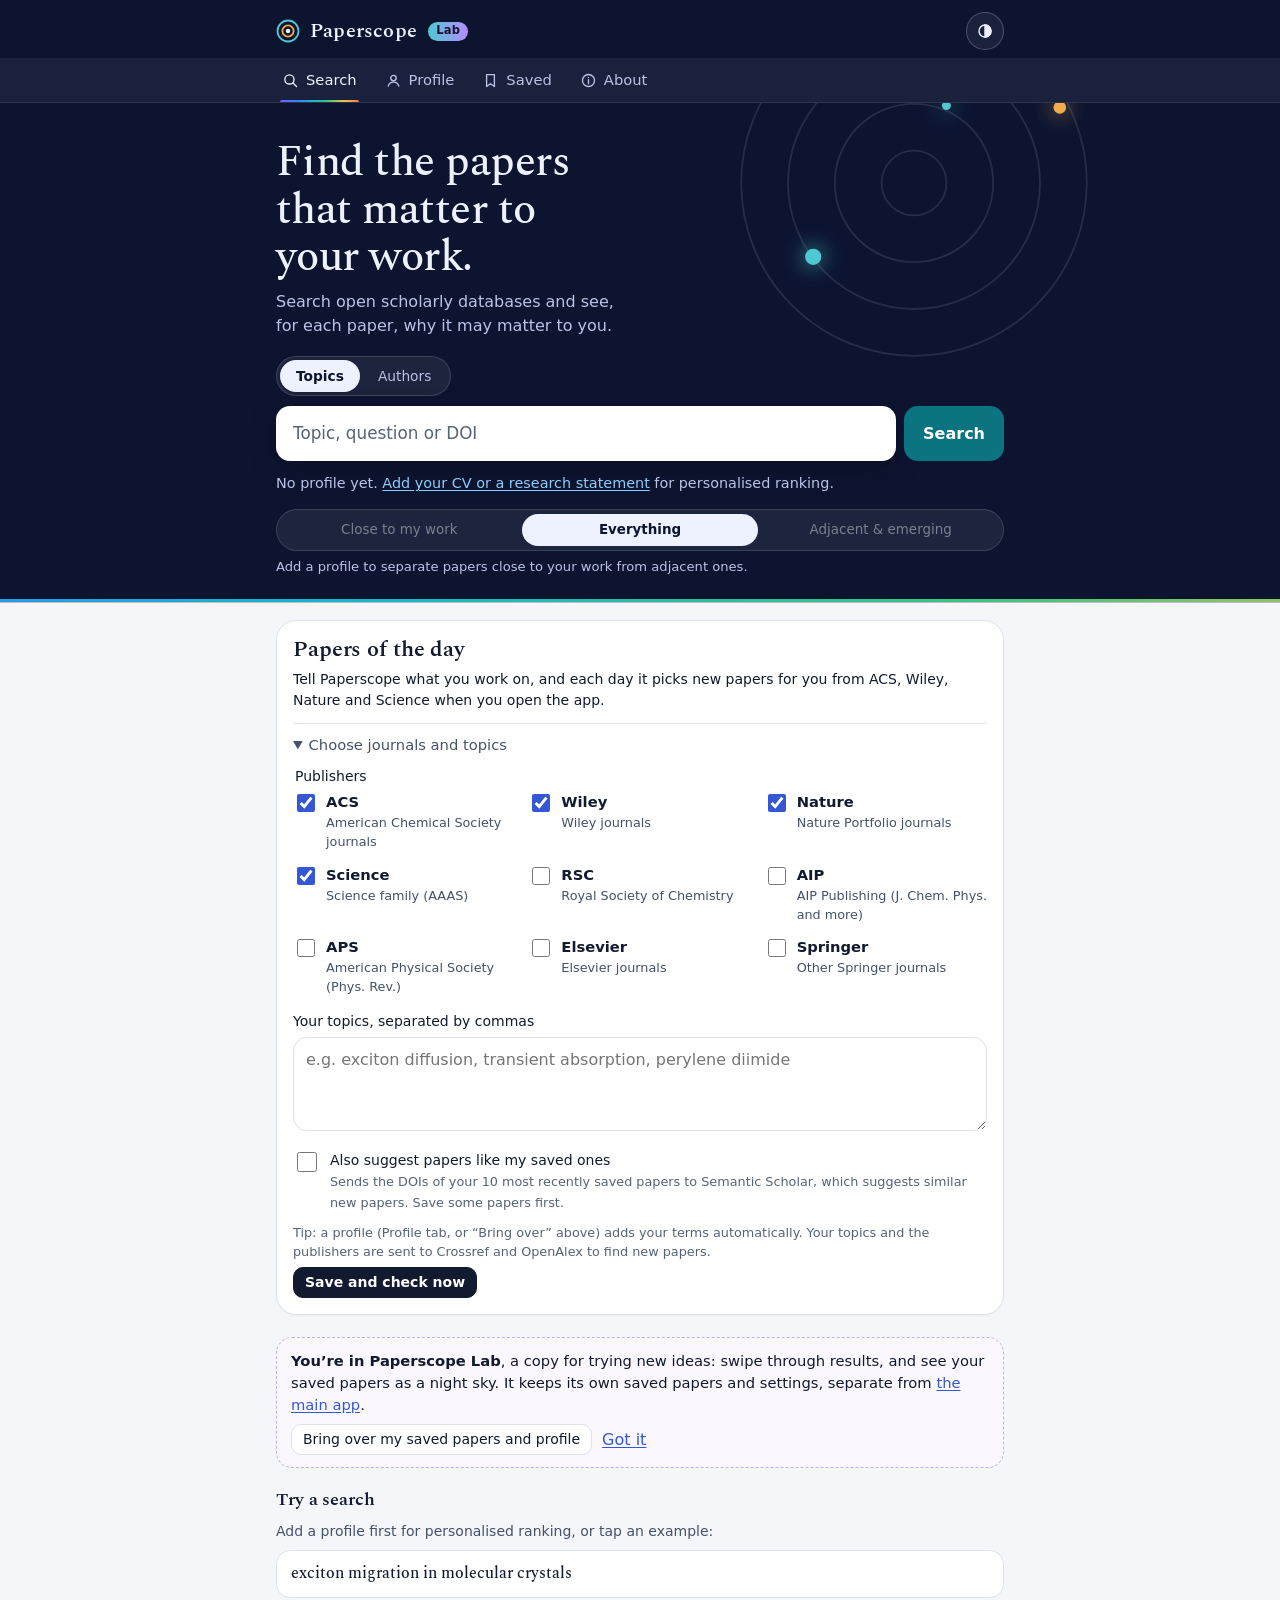
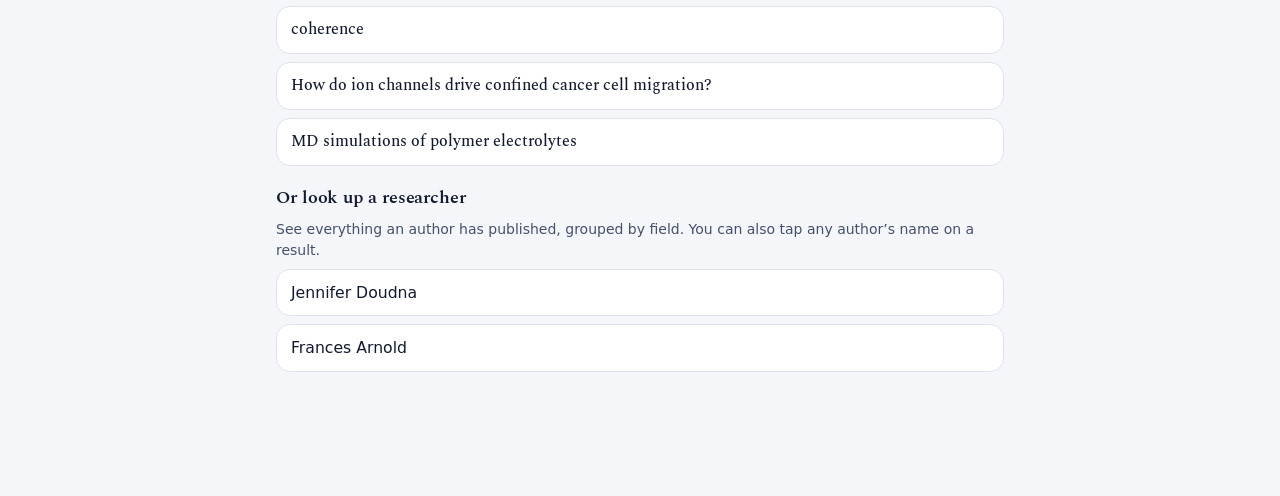
==== lab/index.html @ 1c4ade88 "Lab: papers of the day labels, parallel sources, docs and live checks Nearby is now only for suggest" ====
<!DOCTYPE html>
<html lang="en">
<head>
<meta charset="utf-8">
<meta name="viewport" content="width=device-width, initial-scale=1, viewport-fit=cover">
<meta name="color-scheme" content="light dark">
<meta name="theme-color" content="#1d1233">
<script>try{var a=JSON.parse(localStorage.getItem('paperscope-lab.appearance')||'"auto"');if(a==='light'||a==='dark')document.documentElement.setAttribute('data-appearance',a);}catch(e){}</script>
<meta name="description" content="Free research discovery: search OpenAlex, Crossref and Europe PMC, ranked against your own research profile, which never leaves your device.">
<title>Paperscope Lab: experimental copy</title>
<link rel="icon" href="data:image/svg+xml,%3Csvg xmlns='http://www.w3.org/2000/svg' viewBox='0 0 32 32'%3E%3Ccircle cx='16' cy='16' r='14' fill='none' stroke='%230b7480' stroke-width='2.5'/%3E%3Ccircle cx='16' cy='16' r='7.5' fill='none' stroke='%23c47f12' stroke-width='2.5'/%3E%3Ccircle cx='16' cy='16' r='3' fill='%230c1430'/%3E%3C/svg%3E">
<link rel="manifest" href="manifest.webmanifest">
<link rel="apple-touch-icon" href="icons/apple-touch-icon.png">
<meta name="apple-mobile-web-app-title" content="PS Lab">
<meta name="mobile-web-app-capable" content="yes">
<meta name="apple-mobile-web-app-capable" content="yes">
<meta name="apple-mobile-web-app-status-bar-style" content="black-translucent">
<style>@font-face{font-family:"Spectral";font-style:normal;font-weight:500;font-display:swap;src:url([data-uri]) format("woff2");}
@font-face{font-family:"Spectral";font-style:normal;font-weight:600;font-display:swap;src:url([data-uri]) format("woff2");}
@font-face{font-family:"Spectral";font-style:italic;font-weight:400;font-display:swap;src:url([data-uri]) format("woff2");}
/* Paperscope: "scope" identity. A night-sky hero and theme map, a light-spectrum band as the
   signature, Spectral serif for titles, quiet paper-white reading surfaces. */
:root {
  --paper: #f5f6fa; --surface: #ffffff; --surface-2: #eef1f7; --ink: #111a2e; --ink-2: #44516a; --ink-3: #566377; --rule: #dde2ec;
  --close: #0b7480; --adj: #8a5300; --warn: #b23a2e; --ok: #2c6e3f; --focus: #3557d4; --mark: #fff0b3;
  --btn: #0b7480; --btn-ink: #ffffff; --primary: #111a2e; --primary-ink: #ffffff;
  --night: #0c1430; --night-2: #17224a; --star: #eef2ff; --star-2: #b8c3e6; --night-link: #8ecdf7;
  --glow-close: #4fc8d2; --glow-adj: #f0ac4b;
  --spectrum: linear-gradient(90deg, #7b5cff 0%, #3d7dff 20%, #18b4cf 40%, #3cc47e 60%, #f0c04a 80%, #f07a5a 100%);
  --spectrum-v: linear-gradient(180deg, #7b5cff, #18b4cf 45%, #f0c04a);
  --display: "Spectral", "Charter", "Iowan Old Style", Cambria, Georgia, serif;
  --sans: system-ui, -apple-system, "Segoe UI", Roboto, "Helvetica Neue", Arial, sans-serif;
  color-scheme: light;
}
:root[data-appearance="dark"] {
  --paper: #0a0f1f; --surface: #121a30; --surface-2: #19223b; --ink: #e8edf8; --ink-2: #aab6cf; --ink-3: #93a0bb; --rule: #26314d;
  --close: #4fc8d2; --adj: #f0ac4b; --warn: #f19284; --ok: #79c98d; --focus: #91a9ff; --mark: #5a4a14;
  --primary: #eef2ff; --primary-ink: #0c1430; --night: #0e1838; --night-2: #18244d;
  color-scheme: dark;
}
@media (prefers-color-scheme: dark) {
  :root:not([data-appearance="light"]) {
    --paper: #0a0f1f; --surface: #121a30; --surface-2: #19223b; --ink: #e8edf8; --ink-2: #aab6cf; --ink-3: #93a0bb; --rule: #26314d;
    --close: #4fc8d2; --adj: #f0ac4b; --warn: #f19284; --ok: #79c98d; --focus: #91a9ff; --mark: #5a4a14;
    --primary: #eef2ff; --primary-ink: #0c1430; --night: #0e1838; --night-2: #18244d;
    color-scheme: dark;
  }
}
* { box-sizing: border-box; }
html { -webkit-text-size-adjust: 100%; }
html, body { overflow-x: clip; } /* the full-bleed hero band must not widen the page */
body { margin: 0; background: var(--paper); color: var(--ink); font: 16px/1.5 var(--sans); transition: background-color .25s, color .25s; }
a { color: var(--focus); text-underline-offset: 2px; }
button, input, textarea, select { font: inherit; color: inherit; }
:focus-visible { outline: 2px solid var(--focus); outline-offset: 2px; border-radius: 6px; }
.sr-only { position: absolute; width: 1px; height: 1px; overflow: hidden; clip: rect(0 0 0 0); white-space: nowrap; }
[hidden] { display: none !important; }
h1, h2, h3 { font-family: var(--display); line-height: 1.2; font-weight: 600; }
h2 { font-size: 1.5rem; margin: 1.5em 0 .5em; letter-spacing: -.005em; }
h3 { font-size: 1.12rem; margin: 1.2em 0 .4em; }
p { margin: .5em 0; }
.lede { font: 1.08rem/1.55 var(--sans); color: var(--ink-2); margin: 4px 0 14px; max-width: 60ch; }
.muted { color: var(--ink-2); }
.small { font-size: .875rem; }
.tiny { font-size: .8rem; color: var(--ink-3); }

/* ---------- header: part of the night band */
.top { background: var(--night); color: var(--star); padding: env(safe-area-inset-top) 0 0; }
.top-inner { max-width: 760px; margin: 0 auto; padding: 12px 16px 8px; display: flex; align-items: center; justify-content: space-between; }
.brand { display: flex; align-items: center; gap: 10px; font: 600 1.25rem/1 var(--display); letter-spacing: .01em; color: var(--star); text-decoration: none; }
.brand svg { width: 24px; height: 24px; flex: none; }
.icon-btn { appearance: none; width: 38px; height: 38px; border-radius: 50%; border: 1px solid rgb(255 255 255 / .22); background: rgb(255 255 255 / .06); color: var(--star); display: grid; place-items: center; cursor: pointer; }
.icon-btn:hover { background: rgb(255 255 255 / .12); }
.icon-btn svg { width: 18px; height: 18px; }

/* ---------- tab bar: app-style at the bottom on phones, a strip under the header on wide screens */
.tabbar { position: fixed; left: 0; right: 0; bottom: 0; z-index: 30; background: color-mix(in srgb, var(--surface) 90%, transparent);
  backdrop-filter: saturate(1.4) blur(14px); -webkit-backdrop-filter: saturate(1.4) blur(14px); border-top: 1px solid var(--rule); padding-bottom: env(safe-area-inset-bottom); }
.tabs { display: grid; grid-template-columns: repeat(4, 1fr); max-width: 560px; margin: 0 auto; }
.tabs a { display: flex; flex-direction: column; align-items: center; gap: 2px; padding: 8px 4px 7px; text-decoration: none; color: var(--ink-3); font-size: .72rem; font-weight: 500; position: relative; }
.tabs a svg { width: 22px; height: 22px; }
.tabs a[aria-current="page"] { color: var(--ink); }
.tabs a[aria-current="page"]::before { content: ""; position: absolute; top: 0; left: 30%; right: 30%; height: 2px; border-radius: 0 0 2px 2px; background: var(--spectrum); }
.tabs .count { font-variant-numeric: tabular-nums; }
main { max-width: 760px; margin: 0 auto; padding: 0 16px calc(96px + env(safe-area-inset-bottom)); }
@media (min-width: 760px) {
  .tabbar { position: sticky; top: 0; bottom: auto; border-top: 0; border-bottom: 1px solid rgb(255 255 255 / .08); background: color-mix(in srgb, var(--night) 94%, transparent); }
  .tabs a { color: var(--star-2); }
  .tabs a[aria-current="page"] { color: var(--star); }
  .tabs { display: flex; max-width: 760px; padding: 0 10px; gap: 4px; }
  .tabs a { flex-direction: row; gap: 7px; font-size: .92rem; padding: 11px 12px; }
  .tabs a svg { width: 17px; height: 17px; }
  .tabs a[aria-current="page"]::before { top: auto; bottom: 0; left: 10px; right: 10px; border-radius: 2px 2px 0 0; }
  main { padding-bottom: 80px; }
}

/* ---------- hero: full-bleed night band with the aperture rings and the spectrum line */
.hero { position: relative; background: var(--night); color: var(--star); padding: 18px 0 26px; margin-bottom: 18px;
  box-shadow: 0 0 0 100vmax var(--night); clip-path: inset(0 -100vmax); }
.hero::after { content: ""; position: absolute; left: -100vmax; right: -100vmax; bottom: 0; height: 3px; background: var(--spectrum); transform-origin: left; animation: sweep 1.1s cubic-bezier(.2, .7, .2, 1) both; }
@keyframes sweep { from { transform: scaleX(0); } to { transform: scaleX(1); } }
.hero-rings { position: absolute; right: -70px; top: -66px; width: 270px; height: 270px; pointer-events: none; animation: dawn 1.4s ease-out both; }
@keyframes dawn { from { opacity: 0; transform: scale(.94); } to { opacity: 1; transform: none; } }
.hero-rings circle.r { fill: none; stroke: rgb(255 255 255 / .11); }
.hero-rings circle.o1 { fill: var(--glow-close); filter: drop-shadow(0 0 6px var(--glow-close)); }
.hero-rings circle.o2 { fill: var(--glow-adj); filter: drop-shadow(0 0 6px var(--glow-adj)); }
.hero-title { position: relative; font: 500 2.05rem/1.1 var(--display); letter-spacing: -.012em; margin: 18px 0 8px; max-width: 15ch; color: var(--star); }
.hero-lede { position: relative; color: var(--star-2); margin: 0 0 18px; max-width: 34ch; }
.hero.compact { padding: 12px 0 18px; }
.hero.compact .hero-title, .hero.compact .hero-lede { display: none; }
.hero.compact .hero-rings { width: 170px; height: 170px; right: -60px; top: -70px; opacity: .55; }
@media (min-width: 760px) { .hero-title { font-size: 2.7rem; } .hero-rings { width: 360px; height: 360px; right: -90px; top: -100px; } }
@media (prefers-reduced-motion: reduce) { .hero::after, .hero-rings { animation: none; } body { transition: none; } }

/* search form */
.searchbar { position: relative; display: flex; gap: 8px; }
.searchbar input { flex: 1; min-width: 0; padding: 14px 16px; border: 1px solid rgb(255 255 255 / .22); border-radius: 14px; background: var(--surface); color: var(--ink); font-size: 1.05rem; box-shadow: 0 8px 28px rgb(0 0 0 / .22); }
.searchbar input::placeholder { color: var(--ink-3); }
.searchbar .btn.primary { background: var(--btn); color: var(--btn-ink); border-color: transparent; padding: 0 18px; border-radius: 14px; }
.btn { appearance: none; border: 1px solid var(--rule); background: var(--surface); padding: 9px 14px; border-radius: 12px; cursor: pointer; line-height: 1.2; transition: border-color .15s, transform .08s; }
.btn:hover { border-color: var(--ink-3); }
.btn:active { transform: translateY(1px); }
.btn.primary { background: var(--primary); color: var(--primary-ink); border-color: var(--primary); font-weight: 600; }
.btn.small { padding: 6px 11px; font-size: .875rem; border-radius: 10px; }
.btn.link { border: 0; background: none; padding: 4px 2px; color: var(--focus); text-decoration: underline; text-underline-offset: 2px; }
.btn[disabled] { opacity: .5; cursor: not-allowed; }
.row { display: flex; flex-wrap: wrap; gap: 8px; align-items: center; }
.profile-line { position: relative; margin: 12px 0 0; font-size: .9rem; color: var(--star-2); }
.profile-line a { color: var(--night-link); }

/* mode selector: pills on the night band */
.modes { position: relative; display: grid; grid-template-columns: repeat(3, 1fr); gap: 4px; margin: 14px 0 4px; padding: 4px; border-radius: 999px; background: rgb(255 255 255 / .07); border: 1px solid rgb(255 255 255 / .14); }
.modes button { appearance: none; border: 0; background: none; padding: 8px 6px; font-size: .84rem; line-height: 1.15; cursor: pointer; color: var(--star-2); border-radius: 999px; transition: background .2s, color .2s; }
.modes button[aria-checked="true"] { background: var(--star); color: #0c1430; font-weight: 600; }
.modes button[data-mode="close"][aria-checked="true"] { box-shadow: inset 0 -2px 0 var(--glow-close); }
.modes button[data-mode="adjacent"][aria-checked="true"] { box-shadow: inset 0 -2px 0 var(--glow-adj); }
.modes button[disabled] { color: rgb(255 255 255 / .42); cursor: not-allowed; }
.mode-hint { position: relative; font-size: .82rem; color: var(--star-2); margin: 6px 0 0; }

/* ---------- start screen */
#start { margin-top: 6px; }
.start-h { font: 600 1.15rem var(--display); margin: 18px 0 6px; }
.examples { list-style: none; padding: 0; display: grid; gap: 8px; margin: 8px 0; }
.examples button { appearance: none; width: 100%; text-align: left; border: 1px solid var(--rule); background: var(--surface); padding: 12px 14px; border-radius: 14px; cursor: pointer;
  font: 500 1.02rem/1.35 var(--display); color: var(--ink); transition: border-color .15s; }
.examples button:hover { border-color: var(--ink-3); }

/* ---------- panels */
.panel { background: var(--surface); border: 1px solid var(--rule); border-radius: 16px; padding: 14px 16px; margin: 14px 0; }
.panel.ask { border-color: var(--focus); }
.panel.ask h3 { margin-top: 0; }
.panel.warn { border-color: var(--warn); background: color-mix(in srgb, var(--warn) 9%, var(--surface)); }
.choices { display: flex; flex-wrap: wrap; gap: 8px; margin-top: 8px; }
.choices .btn { text-align: left; }
.choices .share { color: var(--ink-3); font-variant-numeric: tabular-nums; font-size: .85em; }
.interp { font-size: .9rem; color: var(--ink-2); }
.interp > summary { cursor: pointer; }
.interp code { font-family: ui-monospace, SFMono-Regular, Menlo, Consolas, monospace; font-size: .84em; background: var(--surface-2); padding: 1px 5px; border-radius: 5px; word-break: break-word; color: var(--ink); }
.chips { display: flex; flex-wrap: wrap; gap: 6px; margin: 8px 0 0; padding: 0; list-style: none; }
.chip { display: inline-flex; align-items: center; gap: 6px; border: 1px solid var(--rule); background: var(--surface); border-radius: 999px; padding: 4px 11px; font-size: .85rem; line-height: 1.35; }
.chip button { appearance: none; border: 0; background: none; padding: 0 2px; cursor: pointer; color: var(--ink-3); font-size: 1rem; line-height: 1; }
.chip.off { text-decoration: line-through; color: var(--ink-3); }
.chip.toggle, .chip.add { cursor: pointer; appearance: none; font-family: inherit; font-size: .85rem; color: inherit; }
.chip.add:hover { border-color: var(--ink-3); }
.chip.on { border-color: var(--close); color: var(--close); background: color-mix(in srgb, var(--close) 8%, var(--surface)); }
.sources { list-style: none; padding: 0; margin: 8px 0 0; font-size: .85rem; display: grid; gap: 2px; }
.sources li::before { content: ""; display: inline-block; width: 8px; height: 8px; border-radius: 50%; margin-right: 8px; background: var(--ok); vertical-align: 1px; }
.sources li.fail::before { background: var(--warn); }
.sources li.skip::before { background: var(--ink-3); }
.sources li.fail { color: var(--warn); }
.related { margin: 4px 0 4px; }
.follow-row { margin: 8px 0 0; }
.follow-row .btn[aria-pressed="true"] { border-color: var(--close); color: var(--close); }
.panel.since { border-color: var(--close); }
.trail-head h3 { font-size: 1.12rem; }

/* ---------- theme map: the night-sky observatory */
details.map { margin: 16px 0; background: var(--night); color: var(--star); border-radius: 20px; padding: 14px 14px 10px;
  --ink: var(--star); --ink-2: var(--star-2); --ink-3: var(--star-2); --rule: rgb(255 255 255 / .16); --bg: var(--night); --surface: var(--night); --close: var(--glow-close); --adj: var(--glow-adj); }
details.map > summary, details.compare > summary { cursor: pointer; font: 600 1.08rem var(--display); padding: 4px 2px; }
details.map .muted { color: var(--star-2); }
.map-svg { width: 100%; height: auto; display: block; max-width: 540px; margin: 4px auto 0; touch-action: manipulation; }
.map-svg .sky circle { fill: #fff; }
.map-svg .ring { fill: none; stroke: rgb(255 255 255 / .16); stroke-dasharray: 2 5; }
.map-svg .hub { fill: var(--star); filter: drop-shadow(0 0 10px rgb(238 242 255 / .45)); }
.map-svg .hub-label { fill: #0c1430; font: 700 10px var(--sans); text-anchor: middle; }
.map-svg .node { cursor: pointer; }
.map-svg .node circle.b { stroke: rgb(255 255 255 / .55); stroke-width: 1; }
.map-svg .node.close circle.b { fill: var(--glow-close); filter: drop-shadow(0 0 7px rgb(79 200 210 / .65)); }
.map-svg .node.adj circle.b { fill: var(--glow-adj); filter: drop-shadow(0 0 7px rgb(240 172 75 / .6)); }
.map-svg .node.dim { opacity: .25; }
.map-svg .node.sel circle.b { stroke: #fff; stroke-width: 3; }
.map-svg .node circle.emerge { fill: none; stroke: #fff; stroke-width: 1.1; stroke-dasharray: 3 2.5; opacity: .85; }
.map-svg .node text { font: 11px var(--sans); fill: var(--star); text-anchor: middle; paint-order: stroke; stroke: var(--night); stroke-width: 3px; stroke-linejoin: round; }
.map-svg .node text.n { fill: #0c1430; stroke: none; font-weight: 700; font-size: 10px; pointer-events: none; }
.map-svg.narrow .node text.n { font-size: 13px; }
.map-svg.narrow .hub-label { font-size: 12px; }
.legend { display: flex; flex-wrap: wrap; gap: 4px 16px; font-size: .82rem; color: var(--star-2); margin: 6px 0; justify-content: center; }
.legend i { display: inline-block; width: 10px; height: 10px; border-radius: 50%; margin-right: 6px; vertical-align: -1px; }
.legend .e { background: none; border: 1.2px dashed var(--star); }
.theme-list { list-style: none; padding: 0; margin: 8px 0 0; display: grid; gap: 2px; }
.theme-list button { appearance: none; width: 100%; text-align: left; border: 0; background: none; padding: 8px; border-radius: 10px; cursor: pointer; display: flex; gap: 10px; align-items: baseline; font-size: .92rem; line-height: 1.35; color: var(--star); }
.theme-list button:hover, .theme-list button[aria-pressed="true"] { background: rgb(255 255 255 / .07); }
.theme-list .tl { display: grid; }
.theme-list button { align-items: center; }
.theme-list .dot { width: 22px; height: 22px; border-radius: 50%; flex: none; display: inline-grid; place-items: center; color: #0c1430; font: 700 .72rem/1 var(--sans); font-variant-numeric: tabular-nums; }
.theme-list .dot.close { background: var(--glow-close); box-shadow: 0 0 6px var(--glow-close); }
.theme-list .dot.adj { background: var(--glow-adj); box-shadow: 0 0 6px var(--glow-adj); }
.theme-list .meta { color: var(--star-2); font-size: .8rem; font-variant-numeric: tabular-nums; }

/* ---------- filters */
.filterbar { display: flex; align-items: center; gap: 8px; flex-wrap: wrap; margin: 20px 0 4px; }
.filterbar .count { margin-left: auto; font-size: .85rem; color: var(--ink-2); font-variant-numeric: tabular-nums; }
.sortsel select { padding: 7px 10px; border: 1px solid var(--rule); border-radius: 10px; background: var(--surface); font-size: .875rem; }
.sheet-backdrop { position: fixed; inset: 0; background: rgb(6 10 24 / .45); backdrop-filter: blur(3px); z-index: 40; }
.sheet { position: fixed; z-index: 41; left: 0; right: 0; bottom: 0; max-height: 86vh; overflow: auto; background: var(--surface); border-radius: 22px 22px 0 0;
  padding: 20px 18px calc(18px + env(safe-area-inset-bottom)); box-shadow: 0 -10px 40px rgb(0 0 0 / .25); max-width: 760px; margin: 0 auto; }
.sheet h3 { margin-top: 0; }
.sheet fieldset { border: 0; padding: 0; margin: 0 0 16px; }
.sheet legend { font-weight: 600; margin-bottom: 6px; }
.check { display: flex; gap: 10px; align-items: flex-start; padding: 6px 0; }
.check input { width: 20px; height: 20px; margin: 2px 0 0; flex: none; accent-color: var(--close); }
.check span small { display: block; color: var(--ink-3); }
.years { display: flex; gap: 10px; align-items: center; }
.years input { width: 6.5em; padding: 8px; border: 1px solid var(--rule); border-radius: 10px; background: var(--paper); }
@media (min-width: 640px) {
  .sheet { left: 50%; right: auto; transform: translateX(-50%); width: min(560px, 100vw); bottom: auto; top: 10vh; border-radius: 22px; }
}

/* ---------- result cards */
.results { list-style: none; padding: 0; margin: 6px 0 0; display: grid; gap: 12px; }
.paper { background: var(--surface); border: 1px solid var(--rule); border-radius: 18px; padding: 15px 16px 13px; transition: border-color .15s; }
.paper:hover { border-color: color-mix(in srgb, var(--ink-3) 55%, var(--rule)); }
.paper h3 { font: 600 1.14rem/1.3 var(--display); margin: 6px 0 4px; letter-spacing: -.003em; }
.paper h3 a { color: var(--ink); text-decoration: none; }
.paper h3 a:hover { text-decoration: underline; text-decoration-thickness: 1px; }
.byline { margin: 0; font-size: .87rem; color: var(--ink-2); }
.byline .venue { font-style: italic; }
.badges { display: flex; flex-wrap: wrap; gap: 6px; font-size: .76rem; align-items: center; }
.badge { border: 1px solid transparent; background: var(--surface-2); color: var(--ink-2); border-radius: 999px; padding: 1px 9px; line-height: 1.6; font-weight: 500; }
.badge.inferred, .badge.unverified { background: transparent; border: 1px dashed var(--ink-3); }
.badge.oa { color: var(--ok); background: color-mix(in srgb, var(--ok) 11%, var(--surface)); }
.badge.warn { color: var(--warn); background: color-mix(in srgb, var(--warn) 11%, var(--surface)); font-weight: 700; }
.badge.new { color: var(--close); background: color-mix(in srgb, var(--close) 12%, var(--surface)); font-weight: 700; }
/* match meter: five spectral lines; colour says close (teal) or adjacent (amber) to your profile */
.meter { margin-left: auto; display: inline-flex; gap: 2px; align-items: flex-end; height: 15px; color: var(--ink-2); }
.meter i { display: block; width: 3px; border-radius: 2px; background: var(--rule); }
.meter i:nth-child(1) { height: 6px; } .meter i:nth-child(2) { height: 8px; } .meter i:nth-child(3) { height: 10px; } .meter i:nth-child(4) { height: 12px; } .meter i:nth-child(5) { height: 15px; }
.meter.m1 i:nth-child(-n+1), .meter.m2 i:nth-child(-n+2), .meter.m3 i:nth-child(-n+3), .meter.m4 i:nth-child(-n+4), .meter.m5 i { background: currentColor; }
.paper.close .meter { color: var(--close); }
.paper.adj .meter { color: var(--adj); }
.why { margin: 9px 0 0; font-size: .9rem; }
.why ul { margin: 0; padding-left: 1.1em; color: var(--ink-2); }
.why li { margin: 1px 0; }
.why li.profile { color: var(--close); }
.why li.adjacent { color: var(--adj); }
.why li.warning { color: var(--warn); font-weight: 600; }
.why li.missing { color: var(--ink-2); list-style-type: circle; }
.why blockquote { margin: 10px 0 0; padding: 4px 0 4px 13px; border-left: 2px solid; border-image: var(--spectrum-v) 1; font: italic 400 .98rem/1.5 var(--display); color: var(--ink); }
.why blockquote cite { display: block; font: normal .75rem var(--sans); color: var(--ink-3); margin-top: 3px; }
.why .note { color: var(--ink-3); font-size: .84rem; font-style: italic; }
mark { background: var(--mark); color: inherit; padding: 0 1px; border-radius: 3px; }
.actions { display: flex; flex-wrap: wrap; gap: 6px 14px; margin-top: 11px; font-size: .88rem; align-items: center; }
.actions .save { appearance: none; border: 1px solid var(--rule); background: var(--surface); border-radius: 999px; padding: 5px 13px; cursor: pointer; font-weight: 500; }
.actions .save[aria-pressed="true"] { background: var(--primary); color: var(--primary-ink); border-color: var(--primary); }
.trail { display: flex; flex-wrap: wrap; gap: 2px 12px; align-items: baseline; margin-top: 6px; padding-top: 8px; border-top: 1px solid var(--rule); font-size: .85rem; }
.trail .btn.link { font-size: .85rem; }
.details { margin-top: 10px; font-size: .84rem; color: var(--ink-2); background: var(--surface-2); border-radius: 12px; padding: 10px 12px; }
.details dl { display: grid; grid-template-columns: max-content 1fr; gap: 3px 12px; margin: 0; }
.details dt { color: var(--ink-3); }
.details dd { margin: 0; word-break: break-word; }
.more { margin: 18px 0; display: grid; gap: 8px; justify-items: start; }
.loading { padding: 24px 0; color: var(--ink-2); display: flex; gap: 10px; align-items: center; }
.spinner { width: 16px; height: 16px; border: 2px solid var(--rule); border-top-color: var(--close); border-radius: 50%; animation: spin .8s linear infinite; }
@keyframes spin { to { transform: rotate(360deg); } }
@media (prefers-reduced-motion: reduce) { .spinner { animation-duration: 3s; } }

/* ---------- answer */
.answer-text { font: 500 1.02rem/1.6 var(--display); margin: 0; }
.answer-text a { text-decoration: none; font: 600 .78em var(--sans); }
.answer .uncited { text-decoration: underline wavy var(--warn); text-underline-offset: 3px; }
.answer .bad-ref { color: var(--warn); font-weight: 700; }
.ans-src { font-size: .85rem; padding-left: 1.4em; margin: 10px 0 4px; }
.answer.loading { display: flex; gap: 10px; align-items: center; color: var(--ink-2); }

/* ---------- profile, saved, about */
.drop { border: 1.5px dashed var(--ink-3); border-radius: 16px; padding: 18px; text-align: center; background: var(--surface); }
.drop.over { border-color: var(--focus); background: color-mix(in srgb, var(--focus) 8%, var(--surface)); }
textarea { width: 100%; min-height: 120px; padding: 10px 12px; border: 1px solid var(--rule); border-radius: 14px; background: var(--surface); resize: vertical; }
.term-group { margin: 14px 0; }
.term-group h3 { display: flex; align-items: baseline; gap: 8px; }
.term-group h3 small { font: .8rem var(--sans); color: var(--ink-3); }
.add-term { display: flex; gap: 6px; margin-top: 8px; }
.add-term input { flex: 1; min-width: 0; padding: 7px 12px; border: 1px solid var(--rule); border-radius: 999px; background: var(--surface); font-size: .9rem; }
.switch { display: flex; gap: 10px; align-items: flex-start; margin: 10px 0; }
.switch input { width: 20px; height: 20px; margin-top: 2px; accent-color: var(--close); flex: none; }
.progress { height: 6px; background: var(--rule); border-radius: 3px; overflow: hidden; margin: 8px 0; }
.progress i { display: block; height: 100%; background: var(--spectrum); width: 0; transition: width .2s; }
.table-wrap { overflow-x: auto; }
table { border-collapse: collapse; width: 100%; font-size: .88rem; margin: 8px 0; }
th, td { text-align: left; vertical-align: top; padding: 8px 10px 8px 0; border-bottom: 1px solid var(--rule); }
th { font-weight: 600; }
.status-ok { color: var(--ok); font-weight: 600; }
.status-proto { color: var(--adj); font-weight: 600; }
.status-plan { color: var(--ink-3); font-weight: 600; }
.field { display: grid; gap: 4px; margin: 10px 0; }
.field input[type="text"], .field input[type="password"], .field select { padding: 9px 12px; border: 1px solid var(--rule); border-radius: 10px; background: var(--surface); }
.saved-list { list-style: none; padding: 0; margin: 0; }
.saved-list li { padding: 12px 0; border-bottom: 1px solid var(--rule); }
.saved-list h3 { margin: 0 0 2px; font-size: 1.02rem; }
.follows { margin-top: 18px; }
.follows h3 { margin-top: 0; }
#start .follows { margin: 4px 0 14px; }
.toast { position: fixed; left: 50%; bottom: calc(84px + env(safe-area-inset-bottom)); transform: translateX(-50%); background: var(--night); color: var(--star); padding: 10px 18px; border-radius: 999px; font-size: .9rem; z-index: 60; max-width: 90vw; box-shadow: 0 10px 30px rgb(0 0 0 / .3); }
@media (min-width: 760px) { .toast { bottom: 24px; } }
.compare textarea { min-height: 110px; font-size: .88rem; }
.compare ul { padding-left: 1.1em; font-size: .88rem; }
.compare .found { color: var(--ok); } .compare .missing { color: var(--warn); }

/* ---------- appearance picker (like macOS: Light, Dark, Auto) */
.appearance { border: 0; padding: 0; margin: 8px 0 4px; display: flex; gap: 14px; flex-wrap: wrap; }
.appearance legend { font-weight: 600; margin-bottom: 8px; }
.ap { display: grid; justify-items: center; gap: 6px; cursor: pointer; font-size: .88rem; position: relative; }
.ap input { position: absolute; opacity: 0; pointer-events: none; }
.ap-prev { width: 88px; height: 58px; border-radius: 10px; border: 2px solid var(--rule); overflow: hidden; display: grid; grid-template-rows: 14px 1fr; }
.ap-prev b { display: block; background: #0c1430; }
.ap-prev i { display: block; margin: 7px 8px; border-radius: 3px; background: linear-gradient(#cfd6e6 0 0) 0 0 / 70% 5px no-repeat, linear-gradient(#cfd6e6 0 0) 0 10px / 50% 5px no-repeat, linear-gradient(#cfd6e6 0 0) 0 20px / 60% 5px no-repeat; }
.ap-prev.light { background: #f5f6fa; }
.ap-prev.dark { background: #0a0f1f; }
.ap-prev.dark i { background: linear-gradient(#33405f 0 0) 0 0 / 70% 5px no-repeat, linear-gradient(#33405f 0 0) 0 10px / 50% 5px no-repeat, linear-gradient(#33405f 0 0) 0 20px / 60% 5px no-repeat; }
.ap-prev.auto { background: linear-gradient(90deg, #f5f6fa 50%, #0a0f1f 50%); }
.ap input:checked + .ap-prev { border-color: var(--focus); box-shadow: 0 0 0 3px color-mix(in srgb, var(--focus) 25%, transparent); }
.ap input:focus-visible + .ap-prev { outline: 2px solid var(--focus); outline-offset: 2px; }

/* ---------- search pathways (topics / authors) */
.pathways { position: relative; display: inline-flex; gap: 2px; margin: 0 0 10px; padding: 3px; border-radius: 999px; background: rgb(255 255 255 / .07); border: 1px solid rgb(255 255 255 / .14); }
.pathways button { appearance: none; border: 0; background: none; padding: 6px 16px; font-size: .86rem; cursor: pointer; color: var(--star-2); border-radius: 999px; transition: background .2s, color .2s; }
.pathways button[aria-checked="true"] { background: var(--star); color: #0c1430; font-weight: 600; }
.hero[data-search-by="author"] #modes, .hero[data-search-by="author"] #mode-hint { display: none; }
.hero.compact .pathways { margin-bottom: 8px; }
.authors-ex button { font-family: var(--sans); font-weight: 500; font-size: .98rem; }

/* tappable author names */
button.auth { appearance: none; border: 0; background: none; padding: 0; color: inherit; font: inherit; cursor: pointer; text-decoration: underline; text-decoration-color: color-mix(in srgb, var(--ink-3) 55%, transparent); text-underline-offset: 3px; }
button.auth:hover { color: var(--focus); text-decoration-color: currentColor; }

/* author picker */
.authors { list-style: none; padding: 0; margin: 10px 0 0; display: grid; gap: 8px; }
.acand { display: grid; grid-template-columns: auto auto 1fr; gap: 10px; align-items: start; padding: 10px 12px; border: 1px solid var(--rule); border-radius: 14px; cursor: pointer; background: var(--surface); }
.acand:has(input:checked) { border-color: var(--focus); background: color-mix(in srgb, var(--focus) 6%, var(--surface)); }
.acand input { margin: 10px 0 0; width: 18px; height: 18px; accent-color: var(--focus); }
.ainfo { display: grid; gap: 1px; min-width: 0; }
.ainfo .badge { font-size: .72rem; margin-left: 4px; }
.avatar { display: inline-grid; place-items: center; width: 38px; height: 38px; border-radius: 50%; flex: none; background: var(--night); color: var(--star); font: 600 .9rem var(--display); box-shadow: inset 0 0 0 2px rgb(255 255 255 / .1); }
.avatar.big { width: 56px; height: 56px; font-size: 1.25rem; position: relative; }
.avatar.big::after { content: ""; position: absolute; inset: -3px; border-radius: 50%; padding: 2px; background: var(--spectrum); -webkit-mask: linear-gradient(#000 0 0) content-box, linear-gradient(#000 0 0); -webkit-mask-composite: xor; mask-composite: exclude; }

/* author header */
.author-head .ah-top { display: flex; gap: 14px; align-items: center; }
.ah-name { margin: 0; font-size: 1.45rem; letter-spacing: -.008em; }
.ah-stats { display: grid; grid-template-columns: repeat(4, minmax(0, 1fr)); gap: 8px; margin: 14px 0 10px; }
.ah-stats div { background: var(--surface-2); border-radius: 12px; padding: 8px 10px; }
.ah-stats dt { font-size: .76rem; color: var(--ink-3); }
.ah-stats dd { margin: 0; font: 600 1.15rem/1.2 var(--display); font-variant-numeric: tabular-nums; }
@media (max-width: 420px) { .ah-stats { grid-template-columns: repeat(2, minmax(0, 1fr)); } }

/* works by field: single-hue bars, labelled directly */
:root { --bar: #4a5fc1; }
:root[data-appearance="dark"] { --bar: #8fa2ff; }
@media (prefers-color-scheme: dark) { :root:not([data-appearance="light"]) { --bar: #8fa2ff; } }
.fields h3 { margin-top: 0; }
.fbars { list-style: none; padding: 0; margin: 8px 0 0; display: grid; gap: 4px; }
.fbars button { appearance: none; width: 100%; border: 0; background: none; padding: 6px 4px; border-radius: 10px; cursor: pointer; text-align: left; display: grid; gap: 4px; }
.fbars button:hover { background: var(--surface-2); }
.fb-label { display: flex; justify-content: space-between; gap: 10px; font-size: .9rem; }
.fb-n { font-variant-numeric: tabular-nums; font-weight: 600; white-space: nowrap; }
.fb-track { display: block; height: 8px; border-radius: 4px; background: var(--surface-2); overflow: hidden; }
.fb-bar { display: block; height: 100%; min-width: 3px; background: var(--bar); border-radius: 0 4px 4px 0; }

/* field groups with compact work rows */
.fgroup { list-style: none; }
.fgroup details { background: var(--surface); border: 1px solid var(--rule); border-radius: 18px; padding: 4px 16px 10px; scroll-margin-top: 70px; }
.fgroup summary { cursor: pointer; padding: 10px 0 6px; list-style: none; display: grid; grid-template-columns: 1fr auto; gap: 2px 10px; align-items: baseline; }
.fgroup summary::-webkit-details-marker { display: none; }
.fg-name { font: 600 1.1rem/1.3 var(--display); }
.fg-name::before { content: "▸"; display: inline-block; width: 1.1em; color: var(--ink-3); transition: transform .15s; font-family: var(--sans); font-size: .9em; }
.fgroup details[open] .fg-name::before { transform: rotate(90deg); }
.fg-n { font-weight: 600; font-variant-numeric: tabular-nums; }
.fg-sub { grid-column: 1 / -1; padding-left: 1.25em; }
.wlist { list-style: none; padding: 0; margin: 6px 0 8px; }
.wrow { padding: 11px 0; border-top: 1px solid var(--rule); }
.wrow .wt { display: block; font: 600 1.02rem/1.3 var(--display); color: var(--ink); text-decoration: none; margin: 4px 0 2px; }
.wrow a.wt:hover { text-decoration: underline; text-decoration-thickness: 1px; }
.wmeta { font-size: .85rem; color: var(--ink-2); }
.wco { font-size: .82rem; color: var(--ink-3); margin-top: 2px; }
.wrow .actions { margin-top: 6px; font-size: .84rem; }
.wrow .actions .btn.link { font-size: .84rem; }
.fg-more { margin-top: 2px; }
.fg-foot { margin-top: 4px; justify-content: space-between; }
.fg-foot .btn.link { margin-left: auto; font-size: .82rem; color: var(--ink-2); }
.fg-hidden { list-style: none; padding: 2px 4px; }
.ah-note { margin: 0 0 8px; }
.aname { display: flex; flex-wrap: wrap; align-items: center; gap: 2px 6px; }
.aname .badge { margin-left: 0; }

/* ORCID cross-check */
.vpanel { margin: 4px 0 10px; padding: 10px 12px; border-radius: 12px; background: color-mix(in srgb, var(--ok) 7%, var(--surface)); border: 1px solid color-mix(in srgb, var(--ok) 28%, var(--rule)); }
.vpanel p { margin: 0 0 6px; }
.vpanel p:last-of-type { margin-bottom: 8px; }
.vpanel.warn { background: color-mix(in srgb, var(--adj) 9%, var(--surface)); border-color: color-mix(in srgb, var(--adj) 35%, var(--rule)); }
p.vpanel { margin-bottom: 10px; }
.badge.v-ok { color: #155c37; background: #e3f3ea; border-color: #b9dfc9; }
.badge.v-likely { color: #3b4a8a; background: #eaedfb; border-color: #c9d0f1; }
.badge.v-warn { color: #8a3b12; background: #fbece3; border-color: #f0cdb8; }
.badge.added { color: var(--ink-2); background: var(--surface-2); border-color: var(--rule); }
:root[data-appearance="dark"] .badge.v-ok { color: #9fe0bb; background: #133a27; border-color: #23573b; }
:root[data-appearance="dark"] .badge.v-likely { color: #c4cdfb; background: #1f2850; border-color: #33407a; }
:root[data-appearance="dark"] .badge.v-warn { color: #f6c3a5; background: #47240f; border-color: #6b3a1c; }
@media (prefers-color-scheme: dark) {
  :root:not([data-appearance="light"]) .badge.v-ok { color: #9fe0bb; background: #133a27; border-color: #23573b; }
  :root:not([data-appearance="light"]) .badge.v-likely { color: #c4cdfb; background: #1f2850; border-color: #33407a; }
  :root:not([data-appearance="light"]) .badge.v-warn { color: #f6c3a5; background: #47240f; border-color: #6b3a1c; }
}
.vwhy { margin: 4px 0 0; font-size: .82rem; color: var(--ink-2); }
.wrow.unconf .wt { color: var(--ink-2); }
.fgroup.aside details { border-style: dashed; }

/* install as an app */
.install-hint { display: flex; align-items: center; gap: 12px; flex-wrap: wrap; margin: 4px 0 18px; padding: 10px 12px; border-radius: 16px; background: var(--surface); border: 1px solid var(--rule); }
.install-hint img { border-radius: 10px; flex: none; }
.install-hint > span:not(.row) { flex: 1 1 180px; font-size: .92rem; }
.install-hint .row { gap: 6px; margin-left: auto; }

/* ---------- phone polish */
/* iOS zooms the page when a field under 16px is focused; keep every field at 16px on touch screens */
@media (pointer: coarse) {
  input:not([type="checkbox"]):not([type="radio"]):not([type="range"]), select, textarea { font-size: 16px !important; }
  .actions .btn.link, .actions > a, .trail .btn.link { padding-top: 7px; padding-bottom: 7px; }
}
/* saved papers read like result titles, with a quiet Remove */
.saved-list h3 a { color: var(--ink); text-decoration: none; }
.saved-list h3 a:hover { text-decoration: underline; text-decoration-thickness: 1px; }
.btn.quiet { color: var(--ink-2); }
/* ORCID iDs never break across lines */
.vpanel a[href*="orcid.org"], .author-head a[href*="orcid.org"] { white-space: nowrap; }
/* two- and three-column tables become stacked cards on narrow screens */
@media (max-width: 560px) {
  .table-wrap table, .table-wrap tbody, .table-wrap tr, .table-wrap td { display: block; width: auto; }
  .table-wrap thead { position: absolute; width: 1px; height: 1px; overflow: hidden; clip: rect(0 0 0 0); white-space: nowrap; }
  .table-wrap tr { padding: 10px 0; border-bottom: 1px solid var(--rule); }
  .table-wrap td { border: 0; padding: 1px 0; }
  .table-wrap td:first-child { font-weight: 600; color: var(--ink); }
  .table-wrap td + td:not([class]) { color: var(--ink-2); }
}
@media (max-width: 380px) {
  .hero-rings { right: -110px; opacity: .6; }
  .searchbar .btn.primary { padding: 0 14px; }
  .searchbar input { padding-left: 13px; padding-right: 10px; }
}
#install-h { scroll-margin-top: 70px; }

/* free OpenAlex key */
.keybox { margin: 14px 0 18px; padding: 14px; border: 1px solid var(--rule); border-radius: 16px; background: var(--surface); }
.keybox h4 { margin: 0 0 6px; font: 600 1.02rem/1.3 var(--display); }
.keybox p { margin: 6px 0; }
.keybox .add-term { margin: 8px 0 4px; }
.keybox .row { gap: 8px; margin: 6px 0; }
.keybox .key-warn { color: var(--ink); background: color-mix(in srgb, var(--adj) 10%, var(--surface)); border-radius: 10px; padding: 8px 10px; }
.keybox .key-pending { border-left: 3px solid var(--focus); padding-left: 10px; }
.keybox .key-own { margin-top: 8px; }
.keybox .key-own summary { cursor: pointer; font-size: .9rem; color: var(--ink-2); }
.keybox .key-own label { display: block; margin: 8px 0 4px; }
.keybox .key-own input { width: 100%; padding: 10px 12px; border: 1px solid var(--rule); border-radius: 12px; background: var(--surface); }

/* ---------- Lab */
.lab-chip { display: inline-block; margin-left: 6px; padding: 2px 8px 3px; border-radius: 999px; font: 600 .72rem/1.2 var(--sans); letter-spacing: .02em; color: #1d1233; background: linear-gradient(90deg, #4fc8d2, #b48cff); vertical-align: 3px; }
.lab-note { margin: 4px 0 18px; padding: 12px 14px; border-radius: 16px; border: 1px dashed color-mix(in srgb, #b48cff 60%, var(--rule)); background: color-mix(in srgb, #b48cff 7%, var(--surface)); }
.lab-note p { margin: 0 0 8px; font-size: .92rem; }

/* ---------- Lab: swipe to sort */
.swipe-btn { display: inline-flex; align-items: center; gap: 6px; background: linear-gradient(90deg, color-mix(in srgb, #4fc8d2 18%, var(--surface)), color-mix(in srgb, #b48cff 18%, var(--surface))); border-color: color-mix(in srgb, #b48cff 45%, var(--rule)); font-weight: 600; }
.swipe-btn svg { width: 18px; height: 18px; fill: none; stroke: currentColor; stroke-width: 1.8; stroke-linecap: round; stroke-linejoin: round; }
body.deck-open { overflow: hidden; }
.deck { position: fixed; inset: 0; z-index: 65; display: flex; flex-direction: column; color: var(--star);
  background: radial-gradient(120% 70% at 50% 0%, #1c2b5e 0%, #0f1838 55%, #0a1129 100%);
  padding: calc(10px + env(safe-area-inset-top)) 14px calc(14px + env(safe-area-inset-bottom)); overscroll-behavior: contain; }
.deck[hidden] { display: none; }
.deck-top { display: grid; grid-template-columns: auto 1fr auto; align-items: center; gap: 8px; max-width: 520px; width: 100%; margin: 0 auto; }
.deck-top h2 { margin: 0; font: 600 1.12rem/1.2 var(--display); color: var(--star); text-align: center; }
.deck-close { color: var(--star); }
.deck-close svg { width: 22px; height: 22px; fill: none; stroke: currentColor; stroke-width: 2; stroke-linecap: round; }
.deck-count { font-size: .88rem; color: var(--star-2); font-variant-numeric: tabular-nums; min-width: 4.5em; text-align: right; }
.deck-progress { grid-column: 1 / -1; height: 4px; border-radius: 2px; background: rgb(255 255 255 / .12); overflow: hidden; }
.deck-progress i { display: block; height: 100%; background: linear-gradient(90deg, #4fc8d2, #b48cff, #f0ac4b); border-radius: 2px; transition: width .25s ease; }
.deck-stage { position: relative; flex: 1; width: 100%; max-width: 440px; margin: 14px auto 8px; min-height: 0; }
.dcard { position: absolute; inset: 0; display: flex; flex-direction: column; gap: 8px; padding: 20px 18px 16px; border-radius: 24px; background: var(--surface); color: var(--ink);
  box-shadow: 0 18px 50px rgb(0 0 0 / .45); border: 1px solid rgb(255 255 255 / .08); touch-action: none; user-select: none; -webkit-user-select: none; overflow: hidden; cursor: grab; will-change: transform; }
.dcard.dragging { cursor: grabbing; }
.dcard.behind { transform: translateY(12px) scale(.95); opacity: .55; pointer-events: none; filter: saturate(.8); }
.dcard .badges { margin: 0; }
.dcard h3 { margin: 4px 0 0; font: 600 1.32rem/1.25 var(--display); display: -webkit-box; -webkit-line-clamp: 4; -webkit-box-orient: vertical; overflow: hidden; }
.dcard .byline { margin: 0; font-size: .9rem; color: var(--ink-2); display: -webkit-box; -webkit-line-clamp: 2; -webkit-box-orient: vertical; overflow: hidden; }
.dcard .why { margin: 4px 0 0; padding-left: 1.1em; font-size: .9rem; line-height: 1.4; }
.dcard .why li { margin: 2px 0; }
.dcard .why li.profile { color: var(--close); }
.dcard .why li.adjacent { color: var(--adj); }
.dcard .why li.warning { color: var(--warn); font-weight: 600; }
.dcard blockquote { margin: 4px 0 0; padding-left: 12px; border-left: 3px solid color-mix(in srgb, #b48cff 60%, var(--rule)); font: italic 400 1rem/1.45 var(--display); color: var(--ink-2); display: -webkit-box; -webkit-line-clamp: 6; -webkit-box-orient: vertical; overflow: hidden; }
.dcard .dopen { margin-top: auto; align-self: flex-start; font-size: .92rem; padding: 6px 0; }
.stamp { position: absolute; top: 18px; padding: 4px 12px; border: 2.5px solid; border-radius: 10px; font: 700 1.1rem/1.2 var(--sans); opacity: 0; pointer-events: none; background: color-mix(in srgb, var(--surface) 85%, transparent); z-index: 2; }
.stamp.s-save { left: 18px; color: #0f7a6f; border-color: #0f7a6f; transform: rotate(-12deg); }
.stamp.s-skip { right: 18px; color: #6b7280; border-color: #6b7280; transform: rotate(12deg); }
.stamp.s-later { left: 50%; top: auto; bottom: 22px; transform: translateX(-50%); color: #a5620c; border-color: #a5620c; }
:root[data-appearance="dark"] .stamp.s-save { color: #6fe0d2; border-color: #6fe0d2; }
:root[data-appearance="dark"] .stamp.s-skip { color: #c4c9d4; border-color: #c4c9d4; }
:root[data-appearance="dark"] .stamp.s-later { color: #f6c47a; border-color: #f6c47a; }
@media (prefers-color-scheme: dark) {
  :root:not([data-appearance="light"]) .stamp.s-save { color: #6fe0d2; border-color: #6fe0d2; }
  :root:not([data-appearance="light"]) .stamp.s-skip { color: #c4c9d4; border-color: #c4c9d4; }
  :root:not([data-appearance="light"]) .stamp.s-later { color: #f6c47a; border-color: #f6c47a; }
}
.deck-hint { margin: 0 auto 8px; max-width: 440px; text-align: center; font-size: .82rem; color: var(--star-2); }
.deck-actions { display: flex; justify-content: center; align-items: flex-end; gap: 18px; }
.dbtn { appearance: none; border: 0; background: none; color: var(--star); display: grid; justify-items: center; gap: 4px; cursor: pointer; font-size: .78rem; padding: 0; }
.dbtn svg { width: 26px; height: 26px; fill: none; stroke: currentColor; stroke-width: 2; stroke-linecap: round; stroke-linejoin: round; box-sizing: content-box; padding: 16px; border-radius: 50%; background: rgb(255 255 255 / .08); border: 1px solid rgb(255 255 255 / .18); transition: transform .12s ease, background .12s ease; }
.dbtn:active svg { transform: scale(.92); }
.dbtn.save svg { background: #4fc8d2; color: #0c1430; border-color: transparent; }
.dbtn.later svg { color: #f0ac4b; }
.dbtn.undo svg { width: 20px; height: 20px; padding: 12px; }
.dbtn[disabled] { opacity: .35; cursor: default; }
.dbtn:focus { outline: none; }
.dbtn:focus-visible svg { outline: 3px solid var(--star); outline-offset: 3px; }
.deck-done { margin: auto; max-width: 420px; text-align: center; display: grid; gap: 10px; justify-items: center; }
.deck-done .dd-big { margin: 0; font: 600 2rem/1.2 var(--display); }
.deck-done .dd-counts { display: flex; gap: 18px; justify-content: center; margin: 0; color: var(--star-2); }
.deck-done .dd-counts b { display: block; font: 600 1.8rem/1.1 var(--display); color: var(--star); }
.deck-done .row { justify-content: center; gap: 10px; }
.deck-done .btn:not(.primary):not(.link) { color: var(--star); background: transparent; border-color: rgb(255 255 255 / .3); }
.deck-done .btn.link { color: var(--night-link); }
.deck-done em { color: var(--star); }
@media (prefers-reduced-motion: reduce) { .dcard, .deck-progress i, .dbtn svg { transition: none !important; } }

/* ---------- Lab: your sky */
.sky-panel { margin: 4px 0 22px; padding: 14px; border-radius: 20px; background: var(--night); color: var(--star); }
.sky-panel h3 { margin: 0 0 4px; color: var(--star); }
.sky-panel .sky-stats, .sky-panel .tiny, .sky-panel .sky-empty { color: var(--star-2); }
.sky-svg { display: block; width: 100%; height: auto; border-radius: 14px; margin: 8px 0 10px; }
.sky-svg .star { cursor: pointer; outline: none; }
.sky-svg .star:focus-visible .core, .sky-svg .star.sel .core { stroke: #f0ac4b; stroke-width: 2; }
.sky-svg .star.sel .glow { opacity: 1; }
.sky-svg .star:hover .core { fill: #fff; }
.sky-svg .star.tw .core { animation: twinkle 3.6s ease-in-out infinite; animation-delay: var(--d, 0s); }
.sky-svg .star.fresh .pulse { animation: starpulse 2.4s ease-out infinite; transform-box: fill-box; transform-origin: center; }
@keyframes twinkle { 0%, 100% { opacity: 1; } 50% { opacity: .55; } }
@keyframes starpulse { 0% { opacity: .9; transform: scale(.7); } 100% { opacity: 0; transform: scale(1.8); } }
@media (prefers-reduced-motion: reduce) { .sky-svg .star .core, .sky-svg .star .pulse { animation: none !important; } }
.sky-card { background: rgb(255 255 255 / .06); border: 1px solid rgb(255 255 255 / .12); border-radius: 14px; padding: 10px 12px; }
.sky-card h4 { margin: 2px 0 4px; font: 600 1.05rem/1.3 var(--display); }
.sky-card h4 a { color: var(--star); }
.sky-card .byline { color: var(--star-2); font-size: .86rem; margin: 0 0 8px; }
.sky-panel .btn { color: var(--star); background: rgb(255 255 255 / .06); border-color: rgb(255 255 255 / .25); }
.sky-panel .btn.primary { background: var(--star); color: var(--night); border-color: transparent; }
.sky-panel .btn.quiet { color: var(--star-2); }
.list-h, .later-h { margin: 18px 0 8px; }
.taste .chips-line { display: flex; flex-wrap: wrap; gap: 6px; margin: 6px 0 10px; }
.taste .chip { padding: 4px 10px; border-radius: 999px; font-size: .86rem; border: 1px solid var(--rule); }
.taste .chip.up { background: color-mix(in srgb, #4fc8d2 14%, var(--surface)); }
.taste .chip.down { background: var(--surface-2); color: var(--ink-2); }
.dcard > * { flex-shrink: 0; }
.dcard .why { flex-shrink: 1; min-height: 0; overflow: hidden; }
.dcard blockquote { flex-shrink: 1; min-height: 0; }
@media (max-height: 700px), (max-width: 360px) {
  .dcard { padding: 16px 15px 12px; gap: 6px; }
  .dcard h3 { font-size: 1.14rem; -webkit-line-clamp: 3; }
  .dcard .why { font-size: .86rem; }
  .dcard blockquote { -webkit-line-clamp: 4; font-size: .94rem; }
  .deck-actions { gap: 12px; }
  .dbtn svg { padding: 13px; }
  .deck-hint { font-size: .78rem; }
}

/* ---------- Lab: trail quests */
.quest-go { color: var(--focus); font-weight: 600; }
.quest-head { border: 1px solid color-mix(in srgb, #b48cff 45%, var(--rule)); background: linear-gradient(160deg, color-mix(in srgb, #b48cff 9%, var(--surface)), var(--surface) 70%); }
.quest-head h3 { margin: 2px 0 4px; }
.qkicker { margin: 0; color: var(--ink-2); }
.qhere { margin: 0 0 8px; font-family: var(--display); font-style: italic; color: var(--ink-2); }
.qcrumbs { list-style: none; display: flex; flex-wrap: wrap; align-items: center; gap: 4px; padding: 0; margin: 4px 0 8px; font-variant-numeric: tabular-nums; }
.qcrumbs li { font-size: .82rem; padding: 2px 9px; border-radius: 999px; background: var(--surface-2); color: var(--ink-2); }
.qcrumbs li + li::before { content: ""; display: inline-block; width: 10px; height: 1px; background: var(--ink-3); margin: 0 8px 0 -4px; vertical-align: middle; }
.qcrumbs li[aria-current="step"] { background: #b48cff; color: #1d1233; font-weight: 700; }
.qbtns { gap: 8px; margin-top: 4px; }
.quest-act { margin-top: 10px; padding-top: 8px; border-top: 1px solid var(--rule); }
.quest-act .row { gap: 10px; align-items: center; }
.quest-act.sg { border-top: 0; margin-top: 10px; padding: 10px 12px; border-radius: 12px; background: color-mix(in srgb, #b48cff 10%, var(--surface)); }
.sg-why { margin: 0 0 8px; }
.paper:has(.quest-act.sg) { box-shadow: 0 0 0 2px color-mix(in srgb, #b48cff 55%, transparent), var(--shadow, 0 1px 2px rgb(0 0 0 / .06)); }
.trail-summary h3 { margin: 2px 0 4px; font-size: 1.5rem; }
.replay-year { position: sticky; top: 8px; z-index: 2; margin: 6px 0; text-align: center; font: 600 2.4rem/1 var(--display); font-variant-numeric: tabular-nums; color: #b48cff; }
.tpath { list-style: none; padding: 0; margin: 14px 0 12px; }
.tstep { position: relative; display: grid; grid-template-columns: 3.4em 18px 1fr; gap: 0 10px; padding-bottom: var(--gap, 30px); }
.tstep.last { padding-bottom: 0; }
.tstep .ty { font: 600 1.05rem/1.4 var(--display); font-variant-numeric: tabular-nums; text-align: right; color: var(--ink); }
.tstep .tnode { position: relative; }
.tstep .tnode::before { content: ""; position: absolute; left: 3px; top: 6px; width: 12px; height: 12px; border-radius: 50%; background: #b48cff; box-shadow: 0 0 0 4px color-mix(in srgb, #b48cff 22%, transparent); }
.tstep.first .tnode::before { background: #4fc8d2; box-shadow: 0 0 0 4px color-mix(in srgb, #4fc8d2 25%, transparent); }
.tstep.last .tnode::before { background: #f0ac4b; box-shadow: 0 0 0 5px color-mix(in srgb, #f0ac4b 28%, transparent); }
.tstep:not(.last) .tnode::after { content: ""; position: absolute; left: 8px; top: 22px; bottom: calc(-1 * var(--gap, 30px) + 2px); width: 2px; background: linear-gradient(#b48cff, color-mix(in srgb, #b48cff 35%, transparent)); border-radius: 1px; }
.tbody h4 { margin: 0 0 2px; font: 600 1.02rem/1.3 var(--display); }
.tbody h4 a { color: var(--ink); text-decoration: none; }
.tbody h4 a:hover { text-decoration: underline; }
.tbody .byline { margin: 0; font-size: .84rem; }
.tlabel { margin: 0; color: var(--ink-3); }
.tvia { margin: 6px 0 0; color: #7a5bc7; font-style: italic; }
:root[data-appearance="dark"] .tvia { color: #c9b3ff; }
@media (prefers-color-scheme: dark) { :root:not([data-appearance="light"]) .tvia { color: #c9b3ff; } }
.tpath .pending { opacity: 0; transform: translateY(8px); }
.tpath .arrive { opacity: 1; transform: none; transition: opacity .45s ease, transform .45s ease; }
@media (prefers-reduced-motion: reduce) { .tpath .pending { opacity: 1; transform: none; } .tpath .arrive { transition: none; } }
.tbtns { gap: 8px; }
.share-link input { display: block; width: 100%; margin-top: 4px; padding: 8px 10px; border: 1px solid var(--rule); border-radius: 10px; background: var(--surface); }
.trail-list { list-style: none; padding: 0; margin: 0 0 8px; }
.trail-list li { padding: 10px 0; border-bottom: 1px solid var(--rule); }
.trail-list p { margin: 0 0 4px; }
.trail-list .row { gap: 8px; }
.quest-act.sg.leap { background: color-mix(in srgb, #f0ac4b 12%, var(--surface)); }
.paper:has(.quest-act.sg.leap) { box-shadow: 0 0 0 2px color-mix(in srgb, #f0ac4b 60%, transparent), var(--shadow, 0 1px 2px rgb(0 0 0 / .06)); }

/* ---------- Lab: papers of the day */
.today { margin: 4px 0 22px; padding: 16px; border-radius: 20px; background: var(--surface); border: 1px solid var(--rule); box-shadow: 0 1px 2px rgb(0 0 0 / .04); }
.today h2 { margin: 0; font-size: 1.35rem; }
.today-head { display: flex; justify-content: space-between; align-items: baseline; gap: 8px; flex-wrap: wrap; }
.today-head .tiny { color: var(--ink-2); }
.today > .small { margin: 6px 0 8px; }
.today-list { list-style: none; padding: 0; margin: 4px 0 6px; }
.today-list li { padding: 12px 0; border-top: 1px solid var(--rule); }
.today-list .tj { margin: 0 0 2px; color: var(--ink-2); font-weight: 600; }
.today-list h3 { margin: 0 0 3px; font: 600 1.05rem/1.3 var(--display); }
.today-list h3 a { color: var(--ink); text-decoration: none; }
.today-list h3 a:hover { text-decoration: underline; text-decoration-thickness: 1px; }
.today-list .byline { margin: 0; font-size: .85rem; }
.today-list .tw { margin: 4px 0 0; color: var(--close); }
.today-list .actions { margin-top: 8px; }
.today-btns { gap: 8px; margin-top: 6px; }
.today-set { margin-top: 12px; border-top: 1px solid var(--rule); padding-top: 10px; }
.today-set summary { cursor: pointer; font-size: .92rem; color: var(--ink-2); }
.today-set .pubs { border: 0; padding: 0; margin: 10px 0 8px; display: grid; grid-template-columns: repeat(auto-fill, minmax(220px, 1fr)); gap: 4px 12px; }
.today-set .pub { display: flex; gap: 8px; align-items: flex-start; padding: 4px 0; font-size: .92rem; }
.today-set .pub input { margin-top: 3px; width: 18px; height: 18px; accent-color: var(--focus); flex: none; }
.today-set .pub .tiny { display: block; color: var(--ink-2); }
.today-set textarea { min-height: 70px; margin: 4px 0 2px; }
.warn-text { color: var(--warn); }

/* grading and graded searches (Lab) */
.grade { display: grid; grid-template-columns: repeat(4, 1fr); gap: 6px; margin: 10px 0 4px; }
.grade .grade-q { grid-column: 1 / -1; }
.grade button { min-height: 40px; padding: 4px 6px; border-radius: 999px; border: 1px solid var(--rule); background: var(--surface); color: var(--ink); font: inherit; font-size: .88rem; cursor: pointer; }
.grade button[aria-pressed="true"] { background: var(--ink); color: var(--surface); border-color: var(--ink); }
.grade button:focus-visible { outline: 2px solid var(--focus); outline-offset: 2px; }
.grade-note p { margin: 0 0 4px; }
.bench-list { list-style: none; padding: 0; margin: 10px 0; }
.bench-list li { border-top: 1px solid var(--rule); padding: 8px 0; }
.bench-list .bq { margin: 0 0 2px; font-weight: 600; }
.bench-list .small { margin: 0; }
.bench-list .up { font-weight: 700; }
.bench-list .down { text-decoration: underline dotted; }
.bench-act { gap: 14px; }
fieldset.scoring { border: 1px solid var(--rule); border-radius: 10px; padding: 10px 12px; margin: 12px 0; }
fieldset.scoring legend { font-weight: 600; padding: 0 4px; }
fieldset.scoring .radio { display: flex; gap: 8px; align-items: flex-start; margin: 6px 0; font-size: .92rem; }
fieldset.scoring .radio input { margin-top: 4px; }

/* papers of the day labels (Lab) */
.tlabel { display: inline-block; padding: 1px 8px; border-radius: 999px; border: 1px solid var(--rule); font-weight: 600; margin-right: 4px; }
.tlabel.direct { color: var(--close); border-color: color-mix(in srgb, var(--close) 45%, var(--rule)); }
.tlabel.method { color: var(--ink-2); }
.tlabel.adjacent { color: var(--adj); border-color: color-mix(in srgb, var(--adj) 45%, var(--rule)); }
.today-list .via { margin-left: auto; color: var(--ink-3); }
</style>
</head>
<body>
<header class="top">
  <div class="top-inner">
    <a class="brand" href="#search" id="home-link" aria-label="Paperscope Lab, back to the start">
      <svg viewBox="0 0 32 32" aria-hidden="true"><circle cx="16" cy="16" r="14" fill="none" stroke="#4fc8d2" stroke-width="2.4"/><circle cx="16" cy="16" r="7.5" fill="none" stroke="#f0ac4b" stroke-width="2.4"/><circle cx="16" cy="16" r="3" fill="#eef2ff"/></svg>
      <span>Paperscope <span class="lab-chip">Lab</span></span>
    </a>
    <button type="button" class="icon-btn" id="appearance-btn" aria-label="Appearance: Auto. Tap to change."></button>
  </div>
</header>
<div class="tabbar">
  <nav class="tabs" aria-label="Sections">
    <a href="#search" data-view="search"><svg viewBox="0 0 24 24" fill="none" stroke="currentColor" stroke-width="1.9" stroke-linecap="round" aria-hidden="true"><circle cx="10.5" cy="10.5" r="6.5"/><path d="m15.5 15.5 5 5"/></svg><span>Search</span></a>
    <a href="#profile" data-view="profile"><svg viewBox="0 0 24 24" fill="none" stroke="currentColor" stroke-width="1.9" stroke-linecap="round" aria-hidden="true"><circle cx="12" cy="8.5" r="3.8"/><path d="M4.5 20c1.2-3.8 4-5.6 7.5-5.6s6.3 1.8 7.5 5.6"/></svg><span>Profile</span></a>
    <a href="#saved" data-view="saved"><svg viewBox="0 0 24 24" fill="none" stroke="currentColor" stroke-width="1.9" stroke-linejoin="round" aria-hidden="true"><path d="M6.5 3.8h11v16.7l-5.5-3.9-5.5 3.9z"/></svg><span>Saved <span class="count" id="saved-count"></span></span></a>
    <a href="#about" data-view="about"><svg viewBox="0 0 24 24" fill="none" stroke="currentColor" stroke-width="1.9" stroke-linecap="round" aria-hidden="true"><circle cx="12" cy="12" r="8.5"/><path d="M12 11v5.5M12 7.6v.1"/></svg><span>About</span></a>
  </nav>
</div>

<main>
  <!-- SEARCH -->
  <section id="view-search" aria-labelledby="search-h">
    <div class="hero" id="hero">
    <svg class="hero-rings" viewBox="0 0 200 200" aria-hidden="true"><circle class="r" cx="100" cy="100" r="96"/><circle class="r" cx="100" cy="100" r="70"/><circle class="r" cx="100" cy="100" r="44"/><circle class="r" cx="100" cy="100" r="18"/><circle class="o1" cx="44" cy="141" r="4.5"/><circle class="o2" cx="181" cy="58" r="3.5"/><circle class="o1" cx="118" cy="57" r="2.5"/></svg>
    <h1 id="search-h" class="hero-title">Find the papers that matter to your work.</h1>
    <p class="hero-lede" id="hero-lede">Search open scholarly databases and see, for each paper, why it may matter to you.</p>
    <div class="pathways" role="radiogroup" aria-label="Search by">
      <button type="button" role="radio" data-pathway="topic" aria-checked="true">Topics</button>
      <button type="button" role="radio" data-pathway="author" aria-checked="false">Authors</button>
    </div>
    <form id="search-form" class="searchbar" role="search">
      <label for="q" class="sr-only">Search terms, research question or DOI</label>
      <input id="q" type="search" autocomplete="off" enterkeyhint="search" placeholder="Topic, question or DOI">
      <button class="btn primary" type="submit">Search</button>
    </form>
    <p class="profile-line" id="profile-line"></p>
    <div class="modes" role="radiogroup" aria-label="Which papers to favour" id="modes">
      <button type="button" role="radio" data-mode="close" aria-checked="false">Close to my work</button>
      <button type="button" role="radio" data-mode="all" aria-checked="true">Everything</button>
      <button type="button" role="radio" data-mode="adjacent" aria-checked="false">Adjacent &amp; emerging</button>
    </div>
    <p class="mode-hint" id="mode-hint"></p>
    </div>

    <div id="start">
      <div id="today"></div>
      <div class="lab-note" role="note">
        <p><strong>You’re in Paperscope Lab</strong>, a copy for trying new ideas: swipe through results, and see your saved papers as a night sky. It keeps its own saved papers and settings, separate from <a href="../">the main app</a>.</p>
        <div class="row"><button type="button" class="btn small" id="lab-import">Bring over my saved papers and profile</button><button type="button" class="btn link" id="lab-note-hide">Got it</button></div>
      </div>
      <div id="install-hint"></div>
      <div id="follows-start"></div>
      <h2 class="start-h">Try a search</h2>
      <p class="muted small">Add a profile first for personalised ranking, or tap an example:</p>
      <ul class="examples" id="examples">
        <li><button type="button">exciton migration in molecular crystals</button></li>
        <li><button type="button">coherence</button></li>
        <li><button type="button">How do ion channels drive confined cancer cell migration?</button></li>
        <li><button type="button">MD simulations of polymer electrolytes</button></li>
      </ul>
      <h2 class="start-h">Or look up a researcher</h2>
      <p class="muted small">See everything an author has published, grouped by field. You can also tap any author’s name on a result.</p>
      <ul class="examples authors-ex">
        <li><button type="button" data-author-example="Jennifer Doudna">Jennifer Doudna</button></li>
        <li><button type="button" data-author-example="Frances Arnold">Frances Arnold</button></li>
      </ul>
    </div>

    <div id="clarify"></div>
    <div id="interp"></div>
    <div id="map-holder"></div>
    <div id="answer-holder"></div>
    <div id="filterbar"></div>
    <div id="grade-note"></div>
    <div id="loading" class="loading" hidden><span class="spinner" aria-hidden="true"></span><span id="loading-text">Searching…</span></div>
    <ol class="results" id="results" aria-live="polite"></ol>
    <div class="more" id="more"></div>
    <div id="compare-holder"></div>
  </section>

  <!-- PROFILE -->
  <section id="view-profile" aria-labelledby="profile-h" hidden>
    <h2 id="profile-h">Your research profile</h2>
    <p class="lede">Upload a CV or paste a research statement. Paperscope reads it in this browser and lists your interests, methods and areas. Nothing from it is uploaded.</p>
    <h3>Import from ORCID</h3>
    <p class="small muted">Builds your profile from your publications in OpenAlex. Your ORCID iD is sent to OpenAlex; your publications are public there already.</p>
    <form id="orcid-form" class="add-term"><label for="orcid" class="sr-only">ORCID iD</label><input id="orcid" autocomplete="off" inputmode="text" placeholder="0000-0002-1825-0097"><button class="btn small primary" type="submit">Import</button></form>
    <p id="orcid-status" class="small muted" role="status"></p>
    <h3>Or use a CV or research statement</h3>
    <div class="drop" id="drop">
      <p><label class="btn" for="cv-file">Choose a file</label> <span class="muted small">or drop it here: PDF, Word (.docx) or plain text</span></p>
      <input id="cv-file" type="file" accept=".pdf,.docx,.txt,.md,.text,application/pdf,application/vnd.openxmlformats-officedocument.wordprocessingml.document,text/plain" class="sr-only">
      <p class="tiny" id="file-note">Opening a PDF or Word file downloads a free reader library (pdf.js or mammoth.js, about 1 MB) from jsDelivr. Your file itself stays on this device.</p>
    </div>
    <p class="muted small" style="margin-top:14px">Or paste text:</p>
    <label for="cv-text" class="sr-only">CV or research statement text</label>
    <textarea id="cv-text" placeholder="Paste a CV, research statement or a few sentences about your work"></textarea>
    <div class="row" style="margin-top:8px"><button class="btn primary" id="read-text" type="button">Read profile</button><span id="parse-status" class="small muted" role="status"></span></div>
    <div id="profile-editor"></div>
    <div id="taste-box"></div>
    <div id="bench-box"></div>

    <h2>On-device relevance model <span class="tiny">(optional)</span></h2>
    <div class="panel" id="ai-panel"></div>
  </section>

  <!-- SAVED -->
  <section id="view-saved" aria-labelledby="saved-h" hidden>
    <h2 id="saved-h">Saved papers</h2>
    <div id="saved-body"></div>
    <div id="follows-saved"></div>
  </section>

  <!-- ABOUT -->
  <section id="view-about" aria-labelledby="about-h" hidden>
    <h2 id="about-h">About Paperscope</h2>
    <p>Paperscope searches free scholarly databases, merges the results and ranks them against your query and, if you add one, your research profile. It is not Google Scholar and does not search the same sources or reproduce its ranking. It is free to use and needs no paid AI service.</p>

    <h3>What leaves your device</h3>
    <div class="table-wrap"><table>
      <thead><tr><th>Information</th><th>Sent to</th></tr></thead>
      <tbody>
        <tr><td>Your CV or statement, and the profile made from it</td><td>Nowhere. Read and stored only in this browser (stored only if you turn on “Remember”).</td></tr>
        <tr><td>Your search words, any acronym meaning you pick, the field you choose, and filters</td><td>OpenAlex (api.openalex.org), plus Crossref (api.crossref.org) and Europe PMC (ebi.ac.uk) if those sources are on.</td></tr>
        <tr><td>Your email, only if you ask for a free OpenAlex key</td><td>OpenAlex, to create the key and email you the activation link. Kept on this device only until the key is active.</td></tr>
        <tr><td>Your OpenAlex API key, if you add one</td><td>OpenAlex only, with each request.</td></tr>
        <tr><td>Your ORCID iD, if you import from ORCID</td><td>OpenAlex, to find your publications.</td></tr>
        <tr><td>An author name, ORCID iD or DOI you search for</td><td>OpenAlex (and Crossref for a DOI that OpenAlex lacks).</td></tr>
        <tr><td>Your “papers of the day” topics and chosen publishers (Lab)</td><td>Crossref and OpenAlex, once a day when you open the app, to find new papers.</td></tr>
        <tr><td>The DOIs of your 10 most recently saved papers, only if you turn on “papers like my saved ones” (Lab)</td><td>Semantic Scholar, once a day, to suggest similar new papers.</td></tr>
        <tr><td>The ORCID iD of an author you open (to check their papers)</td><td>ORCID, to read that person’s public record; Crossref, to find papers tagged with the iD; OpenAlex, to fetch the papers it lists.</td></tr>
        <tr><td>For “Write a short answer” (off unless you set it up): your search and the titles and abstracts of the top papers</td><td>The AI provider you choose, with your own key, billed to you. Never your CV or profile.</td></tr>
        <tr><td>Followed searches</td><td>Nowhere. Kept in this browser; checking one runs a normal search.</td></tr>
        <tr><td>Titles you paste into “Compare with Google Scholar”</td><td>Nowhere, unless you tap “Check OpenAlex”; then the missing titles go to OpenAlex.</td></tr>
        <tr><td>Saved papers</td><td>Nowhere. Kept in this browser.</td></tr>
      </tbody>
    </table></div>
    <p class="small muted">Code libraries are downloaded only when needed: pdf.js or mammoth.js from jsDelivr when you open a PDF or Word file, and the optional relevance model from jsDelivr and Hugging Face. These downloads do not include your data. Each service sees your IP address, as with any website.</p>

    <h3>Cost and limits</h3>
    <p class="small">Paperscope has no server: your browser asks the databases directly, so everyone gets their own free allowance and one person’s searching never uses up anyone else’s. OpenAlex meters its free API in dollars: without a key you get about $0.10 of free use a day, with a free key $1 a day. A search here usually uses $0.002–0.003, so that is roughly <strong>30–50 searches a day without a key, or 300–500 with one</strong>; looking up an author uses about the same, and browsing citations or loading more results uses a little more. Paperscope shows what each search used. Without a key the allowance appears to be per network address, so people on the same campus or office network may share it; a free key avoids that. When the allowance runs out, OpenAlex refuses requests until midnight UTC; Paperscope keeps searching Crossref and Europe PMC and marks the results as incomplete. Nobody is billed unless they have bought prepaid credit on openalex.org. Crossref, Europe PMC and ORCID are free and need no key, but may slow down very busy users.</p>

    <h3 id="install-h">Install as an app</h3>
    <div id="install-panel"></div>

    <h3>Settings</h3>
    <fieldset class="appearance" id="appearance-picker"><legend>Appearance</legend>
      <label class="ap"><input type="radio" name="appearance" value="light"><span class="ap-prev light" aria-hidden="true"><b></b><i></i></span>Light</label>
      <label class="ap"><input type="radio" name="appearance" value="dark"><span class="ap-prev dark" aria-hidden="true"><b></b><i></i></span>Dark</label>
      <label class="ap"><input type="radio" name="appearance" value="auto"><span class="ap-prev auto" aria-hidden="true"><b></b><i></i></span>Auto</label>
    </fieldset>
    <p class="tiny">Auto follows your device’s light or dark setting, like other apps.</p>
    <section class="keybox" id="key-box" aria-labelledby="key-h">
      <h4 id="key-h">Free OpenAlex key: 10× more searches</h4>
      <div id="key-status" role="status"></div>
      <form id="key-form" class="add-term" novalidate>
        <label for="key-email" class="sr-only">Your email address</label>
        <input id="key-email" type="email" autocomplete="email" inputmode="email" autocapitalize="off" spellcheck="false" placeholder="Your email address">
        <button class="btn small primary" type="submit">Email me a key</button>
      </form>
      <p class="tiny" id="key-note">Your email goes to OpenAlex only, to create the key. OpenAlex emails you a link, and the key starts working when you click it. The key is kept in this browser.</p>
      <details class="key-own"><summary>Use a key you already have</summary>
        <label for="api-key" class="small">OpenAlex API key</label>
        <input id="api-key" type="password" autocomplete="off" placeholder="Paste your key">
        <span class="tiny">Find it at <a href="https://openalex.org/settings/api-key" target="_blank" rel="noopener">openalex.org/settings/api-key</a>.</span>
      </details>
    </section>
    <fieldset class="scoring"><legend>Ranking method</legend>
      <label class="radio"><input type="radio" name="scoring" value="v2"><span><strong>New</strong> (Lab): specific and rare ideas in your search count more, a paper missing one ranks lower, words close together count more, and synonyms count by how close they are.</span></label>
      <label class="radio"><input type="radio" name="scoring" value="v1"><span><strong>Previous</strong>: every idea in your search counts the same.</span></label>
      <p class="tiny">Compare them on your own graded searches under Profile › Graded searches.</p></fieldset>
    <label class="switch"><input type="checkbox" id="set-semantic"><span>Meaning-based search (OpenAlex semantic search)<br><span class="tiny">Finds papers that use different words for the same idea. One extra OpenAlex call per search.</span></span></label>
    <label class="switch"><input type="checkbox" id="set-crossref"><span>Include Crossref<br><span class="tiny">Adds DOI-registered items OpenAlex may lack. Free, no key.</span></span></label>
    <label class="switch"><input type="checkbox" id="set-epmc"><span>Include Europe PMC<br><span class="tiny">Adds life-science papers and PubMed’s publication-type labels (useful for spotting reviews). Free, no key.</span></span></label>

    <h3>AI answers (optional)</h3>
    <p class="small">Paperscope can ask an AI model to write a short answer to your search from the abstracts of the top papers, citing each one. It uses your own account with the provider, which bills you directly; Paperscope adds no charge. Your key is kept in this browser only.</p>
    <div class="field"><label for="llm-provider">Provider</label>
      <select id="llm-provider"><option value="anthropic">Anthropic (Claude)</option><option value="openai">OpenAI-compatible service or local model</option></select></div>
    <div class="field"><label for="llm-key">API key</label><input id="llm-key" type="password" autocomplete="off" placeholder="Your own key (optional for a local model)"></div>
    <div class="field"><label for="llm-model">Model</label><input id="llm-model" type="text" autocomplete="off" placeholder="Model name from your provider"></div>
    <div class="field" id="llm-base-field"><label for="llm-base">Service address</label><input id="llm-base" type="text" autocomplete="off" placeholder="https://api.openai.com/v1 or http://localhost:11434/v1">
      <span class="tiny">Any service with an OpenAI-style /chat/completions endpoint. A model running on your own computer costs nothing, but it must allow requests from this page.</span></div>
    <label class="switch"><input type="checkbox" id="llm-consent"><span>I understand each answer sends my search and the top abstracts to this provider and may be billed to my account.</span></label>

    <h3>Feature status</h3>
    <div class="table-wrap"><table id="feature-table">
      <thead><tr><th>Feature</th><th>Status</th><th>Notes</th></tr></thead>
      <tbody></tbody>
    </table></div>

    <h3>Known limitations</h3>
    <ul class="small" id="limits"></ul>

    <h3>Credits</h3>
    <p class="small muted">Metadata from <a href="https://openalex.org" target="_blank" rel="noopener">OpenAlex</a> (CC0), <a href="https://www.crossref.org" target="_blank" rel="noopener">Crossref</a> and <a href="https://europepmc.org" target="_blank" rel="noopener">Europe PMC</a>. Optional model: all-MiniLM-L6-v2 (Apache 2.0) run with Transformers.js and ONNX Runtime Web. PDF reading by pdf.js; Word reading by mammoth.js. Typeface: Spectral by Production Type (SIL Open Font License), built into the page. Version <span id="version"></span>.</p>
  </section>
</main>

<div id="sheet-root"></div>
<div id="deck" class="deck" role="dialog" aria-modal="true" aria-labelledby="deck-h" hidden></div>
<div id="toast" class="toast" role="status" aria-live="polite" hidden></div>
<script>/* Paperscope core logic: text processing, profile extraction, query analysis,
 * source normalisation, de-duplication, ranking, explanations and themes.
 * No DOM and no network access here, so everything can be unit-tested in Node. */
(function (root) {
  'use strict';

  // ---------------------------------------------------------------- text utils
  const STOP = new Set(('a about above after again against all also am an and any are as at be because been before being below ' +
    'between both but by can could did do does doing down during each either et etc few for from further had has have having he ' +
    'her here hers him his how however i if in into is it its itself just may me might more most must my no nor not now of off on ' +
    'once only or other our ours out over own per same she should so some such than that the their theirs them then there these ' +
    'they this those through thus to too under until up upon us very via was we were what when where which while who whom why will ' +
    'with within without would you your yours vs versus toward towards among amongst whether i.e e.g ie eg').split(/\s+/));

  // Words that carry no research content in a CV (treated as phrase delimiters).
  const CV_NOISE = new Set(('university universities department dept institute institution college school faculty laboratory ' +
    'center centre email e-mail mail phone tel fax address street road avenue suite usa u.s.a india china germany japan korea uk ' +
    'england france canada italy spain january february march april june july august september october november december jan feb ' +
    'mar apr jun jul aug sep sept oct nov dec present current phd ph.d ph d bsc msc ms ma ba bs mphil postdoc postdoctoral fellow ' +
    'fellowship fellowships award awards awarded prize grant grants scholarship scholar honors honours advisor adviser advisors ' +
    'supervisor supervisors mentor mentors mentoring mentee teaching assistant instructor course courses curriculum vitae cv resume ' +
    'references reference publications publication manuscript manuscripts submitted preparation press accepted journal journals ' +
    'conference conferences symposium meeting meetings poster posters talk talks invited oral presentation presentations seminar ' +
    'seminars workshop workshops society american national international annual proceedings vol volume pp page pages issue doi ' +
    'http https www org edu com al editor editors reviewer reviewers service committee member membership skills languages english ' +
    'citizen citizenship gpa grade thesis dissertation title year years month months research experience education employment ' +
    'position positions summary objective profile contact interests interest selected peer-reviewed peer reviewed first author ' +
    'corresponding co-author coauthor authors author highlights cited citations h-index google orcid linkedin github website ' +
    'nature communications letters reports advances acs rsc wiley elsevier springer chem phys lett commun rev sci mater angew ' +
    'chemie jacs nat proc pnas usa physical review j. et inc ltd llc co project projects responsible responsibilities led lead ' +
    'developed develop developing work worked working various several including include includes currently recent recently ' +
    'student students undergraduate graduate visiting assistant associate professor lecturer dr prof mr ms mrs').split(/\s+/));

  // Generic verbs and framing words that end a research phrase ("we combine X", "my lab studies Y").
  const VERB_STOP = new Set(('study studies studying studied combine combines combining combined investigate investigates investigating ' +
    'explore explores exploring examine examines examining use uses using apply applies applying develop develops focus focuses ' +
    'focusing aim aims seek seeks understand understanding reveal reveals show shows sense senses lab group team interested ' +
    'employ employs employing measure measures leverage leverages enable enables address addresses probe probes elucidate ' +
    'elucidates characterize characterise determine determines design designs').split(/\s+/));

  // Single words that are too generic to stand alone as a research interest.
  const GENERIC_SINGLE = new Set(('physical chemical biological molecular material materials science sciences engineering ' +
    'applied advanced high low large small single multiple various different novel new state states dynamics properties property ' +
    'system systems structure structures study studies analysis method methods technique techniques approach approaches model ' +
    'models design data results result effect effects role function functions process processes control based using application ' +
    'applications development understanding mechanism mechanisms theory experimental experiments experiment level levels type types ' +
    'order energy time field fields phase rate rates use high-throughput insights insight towards first part').split(/\s+/));

  const NUMWORDS = { one: '1', two: '2', three: '3', four: '4', five: '5' };

  const WORD_RE = /[\p{L}\p{N}]+(?:[-'’][\p{L}\p{N}]+)*/gu;
  // Chemical notation: superscript and subscript digits become plain digits, and a charge sign right after a formula
  // stays on the token, so SCN⁻ is "scn-", Fe²⁺ is "fe2+" and MoS₂ is "mos2" (and they are not stemmed).
  const SUPSUB = { '⁰': '0', '¹': '1', '²': '2', '³': '3', '⁴': '4', '⁵': '5', '⁶': '6', '⁷': '7', '⁸': '8', '⁹': '9', '₀': '0', '₁': '1', '₂': '2', '₃': '3', '₄': '4', '₅': '5', '₆': '6', '₇': '7', '₈': '8', '₉': '9', '⁺': '+', '⁻': '-', '₊': '+', '₋': '-' };
  const chemNorm = s => String(s || '').replace(/[⁰¹²³⁴⁵⁶⁷⁸⁹₀-₉⁺⁻₊₋]/g, c => SUPSUB[c]).replace(/([A-Za-z0-9])\u2212/g, '$1-');
  const TOKEN_RE = /[\p{L}\p{N}]+(?:[-'’][\p{L}\p{N}]+)*(?:[+-](?=$|[\s,.;:)\]/]))?/gu;
  const FORMULA_RE = /^(?:[A-Z][a-z]?\d*)+$/;
  function tokens(text) {
    return (chemNorm(text).match(TOKEN_RE) || []).map(t => { const c = t.slice(-1); return (c === '+' || c === '-') && !FORMULA_RE.test(t.slice(0, -1)) ? t.slice(0, -1) : t; });
  }

  function normSpace(s) { return String(s || '').replace(/\s+/g, ' ').trim(); }

  function stem(w) {
    let s = String(w).toLowerCase().replace(/[’']/g, '');
    if (/[+-]$/.test(s) || (/\d/.test(s) && /[a-z]/.test(s) && s.length <= 10 && !s.includes('-'))) return s; // formulas, ions: as written
    if (s.length > 4 && s.endsWith('ies')) s = s.slice(0, -3) + 'y';
    else if (s.endsWith('sses')) s = s.slice(0, -2);
    else if (s.length > 3 && s.endsWith('s') && !/(ss|us|is|ys)$/.test(s)) s = s.slice(0, -1);
    if (s.length > 5 && s.endsWith('ing')) s = s.slice(0, -3);
    else if (s.length > 4 && s.endsWith('ed') && !s.endsWith('eed')) s = s.slice(0, -2);
    // British/American spelling variants that matter for matching
    s = s.replace(/isation$/, 'ization').replace(/ise$/, 'ize').replace(/our$/, 'or').replace(/lling$/, 'ling').replace(/lled$/, 'led');
    if (s === 'modell') s = 'model';
    return s;
  }

  function words(text) { return tokens(text); }
  function stems(text) { return words(text).map(stem); }
  function contentStems(text) { return words(text).filter(w => !STOP.has(w.toLowerCase())).map(stem); }
  // Stems of a phrase with leading/trailing stop words removed (inner ones kept, e.g. "equations of motion").
  function phraseStems(text) {
    const ws = words(text);
    while (ws.length && STOP.has(ws[0].toLowerCase())) ws.shift();
    while (ws.length && STOP.has(ws[ws.length - 1].toLowerCase())) ws.pop();
    return ws.map(stem);
  }

  // Find a stemmed phrase (array) inside a stemmed token array.
  function hasPhrase(hay, needle) {
    if (!needle.length || needle.length > hay.length) return false;
    outer: for (let i = 0; i <= hay.length - needle.length; i++) {
      for (let j = 0; j < needle.length; j++) if (hay[i + j] !== needle[j]) continue outer;
      return true;
    }
    return false;
  }
  function hasAll(haySet, needle) { return needle.every(t => haySet.has(t)); }

  function splitSentences(text) {
    const t = normSpace(text);
    if (!t) return [];
    // Split on sentence-final punctuation followed by space + capital/digit; keep abbreviations reasonably intact.
    const parts = t.split(/(?<=[.!?])\s+(?=[A-Z0-9(“"])/);
    return parts.map(s => s.trim()).filter(Boolean);
  }

  function cleanDoi(d) {
    if (!d) return '';
    return String(d).trim().replace(/^https?:\/\/(dx\.)?doi\.org\//i, '').replace(/^doi:/i, '').toLowerCase();
  }

  function normTitle(t) {
    return String(t || '').toLowerCase().replace(/<[^>]+>/g, ' ').replace(/&[a-z]+;/g, ' ')
      .normalize('NFKD').replace(/[\u0300-\u036f]/g, '').replace(/[^a-z0-9]+/g, ' ').trim();
  }

  function stripTags(s) {
    if (!s) return '';
    return normSpace(String(s).replace(/<jats:title>[^<]*<\/jats:title>/gi, ' ').replace(/<[^>]+>/g, ' ')
      .replace(/&lt;/g, '<').replace(/&gt;/g, '>').replace(/&amp;/g, '&').replace(/&quot;/g, '"').replace(/&#39;/g, "'"));
  }

  function reconstructAbstract(inv) {
    if (!inv || typeof inv !== 'object') return '';
    const arr = [];
    for (const [w, pos] of Object.entries(inv)) for (const p of pos) arr[p] = w;
    let s = normSpace(arr.filter(x => x !== undefined).join(' '));
    s = s.replace(/^(abstract|summary)\s*[:.]?\s+/i, '');
    return s;
  }

  // ---------------------------------------------------------------- vocabularies
  const METHOD_STEMS = new Set(['spectroscopy', 'spectroscopie', 'spectrometry', 'microscopy', 'crystallography', 'diffraction',
    'scattering', 'imag', 'tomography', 'interferometry', 'calorimetry', 'chromatography', 'electrophoresi', 'sequenc', 'assay',
    'simulation', 'model', 'modeling', 'calculation', 'theory', 'theoretical', 'computational', 'computation', 'dft', 'tddft', 'nmr',
    'epr', 'esr', 'xrd', 'xp', 'xps', 'ftir', 'raman', 'pcr', 'qpcr', 'crispr', 'elisa', 'cytometry', 'regression', 'survey', 'interview',
    'ethnography', 'meta-analysi', 'statistic', 'statistical', 'bayesian', 'learn', 'algorithm', 'optimization', 'fabrication',
    'synthesi', 'lithography', 'deposition', 'voltammetry', 'impedance', 'pump-probe', 'time-resolv', 'ultrafast', 'femtosecond',
    'picosecond', '2dir', '2d-ir', '2de', '2dev', 'trir', 'heom', 'redfield', 'dynamics-simulation', 'photoluminescence', 'fluorescence',
    'microfluidic', 'electrochemical', 'patch-clamp', 'afm', 'stm', 'tem', 'sem', 'neural', 'network', 'monte', 'carlo', 'ab', 'initio',
    'ab-initio', 'spectroelectrochemistry', 'magnetometry', 'rheology', 'ellipsometry', 'metabolomic', 'proteomic', 'transcriptomic',
    'genomic', 'kinetic', 'quantum-chemical', 'measurement', 'characterization', 'transient', 'absorption-spectroscopy']);
  const METHOD_PHRASES = [['machine', 'learn'], ['deep', 'learn'], ['molecular', 'dynamic'], ['density', 'functional'],
    ['transient', 'absorption'], ['mass', 'spectrometry'], ['flow', 'cytometry'], ['open', 'quantum', 'system'],
    ['quantum', 'chemistry'], ['electronic', 'structure'], ['equation', 'of', 'motion'], ['single', 'molecule'], ['x-ray']];

  const AREAS = ['chemistry', 'physics', 'biology', 'biochemistry', 'biophysics', 'physical chemistry', 'chemical physics',
    'materials science', 'condensed matter physics', 'condensed matter', 'photochemistry', 'photophysics', 'nanoscience',
    'nanotechnology', 'neuroscience', 'immunology', 'genetics', 'genomics', 'ecology', 'epidemiology', 'economics', 'psychology',
    'sociology', 'linguistics', 'public health', 'medicine', 'oncology', 'cancer biology', 'cell biology', 'molecular biology',
    'structural biology', 'computational chemistry', 'theoretical chemistry', 'quantum information', 'quantum information science',
    'polymer science', 'soft matter', 'organic chemistry', 'inorganic chemistry', 'analytical chemistry', 'catalysis',
    'environmental science', 'climate science', 'computer science', 'data science', 'mathematics', 'chemical engineering',
    'electrical engineering', 'mechanical engineering', 'bioengineering', 'biomedical engineering', 'pharmacology',
    'microbiology', 'virology', 'cognitive science', 'political science', 'anthropology', 'philosophy', 'astrophysics', 'optics',
    'photonics', 'spin chemistry', 'electrochemistry', 'materials chemistry', 'surface science', 'statistical mechanics',
    'quantum optics', 'atomic physics', 'plasma physics', 'geochemistry', 'geophysics', 'oceanography', 'education research',
    'organic electronics', 'energy storage', 'energy science', 'chemical biology', 'bioinformatics', 'systems biology']
    .map(a => stems(a));

  // Curated synonyms, by level: "same" (spelling variants and true equivalents), "related" (close but not the same
  // thing, e.g. conductivity and conductance), "broader" (only for finding more). Deterministic, small, shown to the user.
  const SYN_DEF = [
    ['related', ['migration', 'diffusion', 'transport']], ['related', ['mechanism', 'pathway']], ['related', ['synthesis', 'fabrication', 'preparation']],
    ['related', ['degradation', 'decomposition']], ['same', ['modeling', 'modelling']], ['related', ['modeling', 'simulation']], ['same', ['behavior', 'behaviour']], ['same', ['color', 'colour']],
    ['same', ['tumor', 'tumour']], ['related', ['tumor', 'cancer']], ['same', ['metastasis', 'metastatic']], ['same', ['heart attack', 'myocardial infarction']],
    ['same', ['elderly', 'older adults']], ['same', ['children', 'pediatric', 'paediatric']], ['same', ['solar cell', 'photovoltaic']],
    ['related', ['ultrafast', 'femtosecond', 'time-resolved']], ['related', ['global warming', 'climate change']],
    ['same', ['covid-19', 'sars-cov-2']], ['same', ['nanoconfinement', 'nanoconfined']], ['related', ['nanoconfinement', 'nanochannel']], ['same', ['photocatalysis', 'photocatalytic']],
    ['same', ['well-being', 'wellbeing']], ['same', ['socioeconomic', 'socio-economic']], ['related', ['students', 'learners']], ['related', ['teacher', 'educator']],
    ['related', ['conductivity', 'conductance']], ['same', ['fiber', 'fibre']], ['same', ['center', 'centre']],
    ['same', ['anemia', 'anaemia']], ['same', ['estrogen', 'oestrogen']], ['same', ['optimization', 'optimisation']], ['same', ['ionization', 'ionisation']],
    ['same', ['crystallization', 'crystallisation']], ['same', ['polarization', 'polarisation']], ['same', ['aluminum', 'aluminium']], ['same', ['sulfur', 'sulphur']],
    ['related', ['charge separation', 'charge transfer']], ['broader', ['excitation energy transfer', 'energy transfer']], ['same', ['qubit', 'quantum bit']],
    ['related', ['decoherence', 'dephasing']], ['same', ['vibronic coupling', 'electron-vibration coupling']], ['related', ['drug delivery', 'drug carrier']],
    ['same', ['wastewater', 'waste water']], ['related', ['deep learning', 'neural network']], ['same', ['large language model', 'llm']],
    ['same', ['crystal', 'crystalline']], ['same', ['catalyst', 'catalysis', 'catalytic']],
    ['same', ['2dir', '2d ir', '2d-ir', 'two-dimensional infrared']], ['same', ['2des', '2d electronic spectroscopy', 'two-dimensional electronic spectroscopy']],
    ['same', ['perylene diimide', 'perylene bisimide']], ['same', ['anion-exchange membrane', 'anion exchange membrane']],
  ];
  const SYNONYMS = SYN_DEF.map(([tier, g]) => Object.assign(g.map(t => ({ text: t, stems: stems(t) })), { tier }));
  const TIER_W = { same: 1, related: 0.7, broader: 0.45 };
  // Exciton migration and exciton diffusion are used interchangeably; ion migration (field-driven) and ion diffusion are not.
  const SYN_SAME_AFTER = new Map([['migration', ['exciton', 'energy', 'triplet', 'singlet', 'polaron', 'excitation']]]);
  // Some synonym groups only make sense in a physical-science context ("cell migration" is not "cell diffusion").
  const SYN_GUARD = new Map([['migration', ['exciton', 'ion', 'charge', 'energy', 'electron', 'hole', 'proton', 'polaron', 'lithium', 'sodium', 'molecular', 'molecule', 'atom', 'defect', 'vacancy', 'triplet', 'singlet']]]);

  // Acronyms with their common senses. Ambiguous ones (more than one sense) trigger a short question.
  const ACRONYMS = {
    TA: ['transient absorption', 'teaching assistant', 'tannic acid', 'thermal analysis'],
    MD: ['molecular dynamics', 'muscular dystrophy'], ML: ['machine learning', 'monolayer'],
    PL: ['photoluminescence', 'programming language'], CT: ['charge transfer', 'computed tomography'],
    PD: ["Parkinson's disease", 'photodetector'], AD: ["Alzheimer's disease", 'atopic dermatitis'],
    SF: ['singlet fission', 'science fiction'], PDI: ['perylene diimide', 'polydispersity index', 'protein disulfide isomerase'],
    PBI: ['perylene bisimide', 'polybenzimidazole'], DFT: ['density functional theory', 'discrete Fourier transform'],
    MS: ['mass spectrometry', 'multiple sclerosis'], PET: ['positron emission tomography', 'polyethylene terephthalate'],
    SEM: ['scanning electron microscopy', 'structural equation modeling'], CI: ['conical intersection', 'confidence interval', 'configuration interaction'],
    PES: ['potential energy surface', 'photoelectron spectroscopy'], ICT: ['intramolecular charge transfer', 'information and communication technology'],
    RL: ['reinforcement learning'], EET: ['excitation energy transfer'], CNT: ['carbon nanotube'], QD: ['quantum dot'],
    NMR: ['nuclear magnetic resonance'], EIS: ['electrochemical impedance spectroscopy'], MOF: ['metal-organic framework'],
    COF: ['covalent organic framework'], LLM: ['large language model'], NLP: ['natural language processing'],
    CNN: ['convolutional neural network'], GNN: ['graph neural network'], PCR: ['polymerase chain reaction'],
    PEG: ['polyethylene glycol'], SEI: ['solid electrolyte interphase'], OPV: ['organic photovoltaic'],
    OLED: ['organic light-emitting diode'], AFM: ['atomic force microscopy'], TEM: ['transmission electron microscopy'],
    XRD: ['X-ray diffraction'], EPR: ['electron paramagnetic resonance'], TADF: ['thermally activated delayed fluorescence'],
    '2DES': ['two-dimensional electronic spectroscopy'], '2DIR': ['two-dimensional infrared spectroscopy'],
    '2D-IR': ['two-dimensional infrared spectroscopy'], HEOM: ['hierarchical equations of motion'],
    FRET: ['Förster resonance energy transfer'], TCSPC: ['time-correlated single photon counting'],
    STM: ['scanning tunneling microscopy'], XPS: ['X-ray photoelectron spectroscopy'], SNR: ['signal-to-noise ratio'],
    RNA: ['ribonucleic acid'], DNA: ['deoxyribonucleic acid'],
  };
  const NO_EXPAND = new Set(['RNA', 'DNA']); // so common that expansion only adds noise

  // OpenAlex fields (ASJC-based) and their domains.
  const FIELD_DOMAIN = { 11: 'Life', 13: 'Life', 24: 'Life', 28: 'Life', 30: 'Life', 12: 'Social', 14: 'Social', 18: 'Social',
    20: 'Social', 32: 'Social', 33: 'Social', 15: 'Physical', 16: 'Physical', 17: 'Physical', 19: 'Physical', 21: 'Physical',
    22: 'Physical', 23: 'Physical', 25: 'Physical', 26: 'Physical', 31: 'Physical', 27: 'Health', 29: 'Health', 34: 'Health',
    35: 'Health', 36: 'Health' };
  // Words that suggest a profile belongs to a field (used only to resolve ambiguous queries).
  const FIELD_HINTS = {
    16: 'chemistry chemical molecule molecular spectroscopy synthesis catalysis photochemistry electrochemistry crystal polymer organic inorganic redox solvent',
    31: 'physics quantum optical optics laser photon spectroscopy coherence spin condensed ultrafast exciton photonics semiconductor magnetic',
    25: 'materials semiconductor crystal polymer thin film nanomaterial device membrane electrolyte perovskite',
    22: 'engineering device fabrication sensor circuit mechanical electrical',
    13: 'protein gene genetic cell molecular biology biochemistry enzyme dna rna genome',
    11: 'plant ecology agriculture animal species biodiversity',
    24: 'immune immunology microbiology bacteria virus infection pathogen',
    28: 'neuroscience neuron brain neural synaptic cognitive',
    27: 'clinical patient medicine disease cancer tumor therapy hospital diagnosis',
    30: 'drug pharmacology toxicology pharmaceutical',
    17: 'computer algorithm software machine learning neural network data computing',
    26: 'mathematics theorem algebra topology equation proof',
    32: 'psychology cognitive behavior behaviour emotion mental',
    33: 'social sociology policy education society political communication',
    12: 'history philosophy literature art language linguistics',
    14: 'business management marketing accounting organization',
    20: 'economics finance market econometric',
    19: 'earth geology climate atmosphere ocean planetary',
    23: 'environmental pollution water ecosystem sustainability',
    21: 'energy battery fuel solar power storage',
    15: 'chemical engineering reactor process separation',
  };

  // ---------------------------------------------------------------- profile extraction
  const SECTION_RE = /^(research\s+)?(interests?|areas of (research|expertise)|expertise|research summary|summary|profile|research statement|statement|research focus|focus|research experience|experience|projects?|technical skills|skills|techniques|methods|expertise and skills|publications?|selected publications|papers|education|awards?|honou?rs?|teaching|service|presentations?|talks|grants?|funding|references|patents?|employment|appointments?|professional experience|mentoring|outreach|languages|contact|leadership|memberships?|affiliations?)\b/i;
  function sectionWeight(h) {
    const s = h.toLowerCase();
    if (/interest|expertise|summary|profile|statement|focus/.test(s)) return 3;
    if (/skill|technique|method/.test(s)) return 2.5;
    if (/experience|project/.test(s)) return 2;
    if (/publication|paper|patent|presentation|talk/.test(s)) return 1.2;
    if (/education/.test(s)) return 0.8;
    return 0.3; // awards, teaching, service, references, contact …
  }

  function initialsOf(word) {
    const w = word.toLowerCase();
    if (w === 'two-dimensional') return ['2d', 'td'];
    if (w === 'three-dimensional') return ['3d', 'td'];
    if (w === 'infrared') return ['i', 'ir'];
    if (w === 'ultraviolet') return ['u', 'uv'];
    const parts = w.split(/[-–]/).filter(Boolean);
    const opts = new Set();
    opts.add((NUMWORDS[parts[0]] || parts[0][0]));
    if (parts.length > 1) opts.add(parts.map(p => NUMWORDS[p] || p[0]).join(''));
    return [...opts];
  }

  // Finds "long form (ACR)" definitions in free text.
  function extractGlossary(text) {
    const out = {};
    const re = /\(([A-Z0-9][A-Za-z0-9-]{1,7})\)/g;
    let m;
    while ((m = re.exec(text))) {
      const acr = m[1];
      if (!/[A-Z]/.test(acr) || acr.replace(/[^A-Z0-9]/g, '').length < 2) continue;
      const t0 = acr.toLowerCase().replace(/-/g, '');
      const targets = new Set([t0, t0.replace(/s$/, '')]);
      const before = text.slice(Math.max(0, m.index - 120), m.index).replace(/\s+$/, '');
      const ws = before.match(WORD_RE) || [];
      for (let n = 1; n <= Math.min(8, ws.length); n++) {
        const span = ws.slice(ws.length - n);
        if (STOP.has(span[0].toLowerCase())) continue;
        // build all initial-combinations (small)
        let combos = [''];
        for (const w of span) {
          const ini = initialsOf(w);
          const next = [];
          if (STOP.has(w.toLowerCase()) && w.length <= 3) next.push(...combos); // e.g. "of" may or may not appear in the acronym
          for (const c of combos) for (const i of ini) next.push(c + i);
          combos = next.slice(0, 64);
        }
        // the acronym often leaves out a trailing head noun: "two-dimensional infrared spectroscopy (2DIR)"
        let alt = [];
        const lastLo = span[span.length - 1].toLowerCase();
        if (span.length > 1 && /^(spectroscopy|microscopy|spectrometry|method|technique|theory|model|analysis|measurements?|experiments?)$/.test(lastLo)) {
          alt = [''];
          for (const w of span.slice(0, -1)) {
            const ini = initialsOf(w); const next = [];
            if (STOP.has(w.toLowerCase()) && w.length <= 3) next.push(...alt);
            for (const c of alt) for (const i of ini) next.push(c + i);
            alt = next.slice(0, 64);
          }
        }
        if (combos.some(c => targets.has(c)) || alt.some(c => targets.has(c))) {
          const long = span.join(' ');
          if (!out[acr] && long.length > acr.length) out[acr] = long.replace(/^[A-Z][a-z]/, s => s.toLowerCase());
          break;
        }
      }
    }
    return out;
  }

  function classifyPhrase(st) {
    const joined = st.join(' ');
    for (const a of AREAS) if (a.length && (joined === a.join(' ') || (st.length > a.length && joined.endsWith(' ' + a.join(' '))))) return 'areas';
    if (st.some(t => METHOD_STEMS.has(t))) return 'methods';
    for (const p of METHOD_PHRASES) if (hasPhrase(st, p)) return 'methods';
    return 'interests';
  }

  function extractProfile(rawText, opts = {}) {
    const text = String(rawText || '')
      .replace(/\u00ad/g, '').replace(/[ﬁ]/g, 'fi').replace(/[ﬂ]/g, 'fl').replace(/(\w)-\n(\w)/g, '$1$2')
      .replace(/\r/g, '');
    const glossary = extractGlossary(text.replace(/\n(?=[a-z(])/g, ' '));
    // Re-join lines that were wrapped mid-phrase (common in PDF text): no closing punctuation, next line starts lower-case.
    const rawLines = text.split('\n');
    const lines = [];
    for (const l of rawLines) {
      const prev = lines[lines.length - 1];
      if (prev !== undefined && prev.trim() && !/[.;:!?]\s*$/.test(prev) && /^\s*[a-z(]/.test(l) && !SECTION_RE.test(prev.trim())) lines[lines.length - 1] = prev.replace(/-$/, '') + (prev.endsWith('-') ? '' : ' ') + l.trim();
      else lines.push(l);
    }
    // Name tokens: first non-empty short line is usually the person's name.
    const nameTokens = new Set();
    const firstLine = lines.find(l => l.trim());
    if (firstLine && words(firstLine).length <= 6) words(firstLine).forEach(w => nameTokens.add(w.toLowerCase()));
    (opts.excludeNames || []).forEach(n => words(n).forEach(w => nameTokens.add(w.toLowerCase())));

    const cand = new Map(); // key -> {stems, surfaces: Map, score, count}
    // A pasted research statement has no CV headings: treat all of it as describing research interests.
    const hasHeadings = lines.some(l => { const tr = l.trim(); return tr && words(tr).length <= 6 && SECTION_RE.test(tr.replace(/^[^\p{L}]+/u, '')); });
    let weight = opts.defaultWeight || (hasHeadings ? 2 : 3);
    const add = (seq, w) => {
      const st = seq.map(stem);
      const key = st.join(' ');
      let c = cand.get(key);
      if (!c) { c = { stems: st, surfaces: new Map(), score: 0, count: 0, maxW: 0 }; cand.set(key, c); }
      const surf = seq.map(x => (/^[A-Z0-9-]{2,}$/.test(x) && /[A-Z]/.test(x)) || /\d/.test(x) && /[A-Za-z]/.test(x) ? x : x.toLowerCase()).join(' ');
      c.surfaces.set(surf, (c.surfaces.get(surf) || 0) + 1);
      if (seq.length === 1) { if (/^\p{Lu}\p{Ll}/u.test(seq[0])) c.cap = (c.cap || 0) + 1; else c.lower = (c.lower || 0) + 1; }
      const bonus = seq.length === 1 ? 1 : seq.length === 2 ? 1.6 : seq.length === 3 ? 1.9 : 2;
      c.score += w * bonus; c.count += 1; c.maxW = Math.max(c.maxW, w);
    };

    for (const line of lines) {
      const trimmed = line.trim();
      if (!trimmed) continue;
      const lw = words(trimmed);
      if (lw.length <= 6 && SECTION_RE.test(trimmed.replace(/^[^\p{L}]+/u, ''))) { weight = sectionWeight(trimmed); continue; }
      // tokenise keeping punctuation as delimiters
      const toks = trimmed.match(/[\p{L}\p{N}]+(?:[-'’][\p{L}\p{N}]+)*|[^\s\p{L}\p{N}]/gu) || [];
      let seq = [];
      const flush = () => {
        if (seq.length) {
          if (seq.length <= 4) add(seq, weight);
          else for (let n = 2; n <= 3; n++) for (let i = 0; i + n <= seq.length; i++) add(seq.slice(i, i + n), weight * 0.6);
        }
        seq = [];
      };
      for (let k = 0; k < toks.length; k++) {
        const t = toks[k];
        const lo = t.toLowerCase();
        const isWord = /[\p{L}\p{N}]/u.test(t);
        if (lo === 'of' && seq.length && seq.length < 3) {
          const nx = toks[k + 1] || '';
          const nlo = nx.toLowerCase();
          if (/[\p{L}]/u.test(nx) && !STOP.has(nlo) && !CV_NOISE.has(nlo) && !nameTokens.has(nlo) && nx[0] === nx[0].toLowerCase()) { seq.push(t); continue; }
        }
        const isYearOrNum = /^\d+([.,]\d+)?$/.test(t);
        const tooShort = t.length < 2 && !/\d/.test(t);
        if (!isWord || STOP.has(lo) || CV_NOISE.has(lo) || VERB_STOP.has(lo) || isYearOrNum || tooShort || nameTokens.has(lo) || /@|\.(com|edu|org)$/.test(lo)) { flush(); continue; }
        seq.push(t);
      }
      flush();
    }

    let list = [...cand.values()].filter(c => {
      if (c.stems.length === 1) {
        const s = c.stems[0];
        if (GENERIC_SINGLE.has(s) || GENERIC_SINGLE.has(s + 's')) return false;
        const surf = [...c.surfaces.keys()][0];
        const isAcr = /^[A-Z0-9-]{2,}$/.test(surf) && /[A-Z]/.test(surf);
        if (isAcr) return !!glossary[surf] || METHOD_STEMS.has(s) || !!ACRONYMS[surf];
        if (s.length < 4) return false;
        // Words only ever seen capitalised are usually names of people, places or institutions.
        if ((c.cap || 0) > 0 && !(c.lower || 0) && classifyPhrase(c.stems) === 'interests') return false;
        return c.count >= 3 || c.maxW >= 2.5;
      }
      if (c.stems.every(s => GENERIC_SINGLE.has(s))) return false;
      return c.count >= 2 || c.maxW >= 2.5;
    });
    list.sort((a, b) => b.score - a.score);
    // Drop sub-phrases mostly explained by a longer phrase.
    const kept = [];
    for (const c of list) {
      const dominated = kept.some(k => k.stems.length > c.stems.length && hasPhrase(k.stems, c.stems) && c.count <= 1.25 * k.count);
      if (!dominated) kept.push(c);
    }
    const groups = { interests: [], methods: [], areas: [] };
    const limits = { interests: 16, methods: 12, areas: 8 };
    const keptStems = kept.map(k => k.stems);
    for (const c of kept) {
      const surface = [...c.surfaces.entries()].sort((a, b) => b[1] - a[1])[0][0];
      const isAcr = /^[A-Z0-9-]{2,8}$/.test(surface) && /[A-Z]/.test(surface);
      const expansion = isAcr ? (glossary[surface] || ((ACRONYMS[surface] || []).length === 1 ? ACRONYMS[surface][0] : '')) : '';
      if (isAcr && expansion) {
        const es = phraseStems(expansion);
        if (keptStems.some(k => k !== c.stems && hasPhrase(k, es))) continue; // spelled-out form already listed
      }
      const g = classifyPhrase(expansion ? phraseStems(expansion) : c.stems);
      if (groups[g].length >= limits[g]) continue;
      const term = { text: surface, score: Math.round(c.score * 10) / 10 };
      if (expansion) term.expansion = expansion;
      groups[g].push(term);
    }
    return { ...groups, glossary, createdAt: new Date().toISOString() };
  }

  // Profile -> weighted stemmed terms used for matching.
  function profileTerms(profile) {
    if (!profile) return [];
    const out = [];
    const push = (t, kind, w) => {
      const st = phraseStems(t);
      if (st.length) out.push({ text: t, stems: st, kind, weight: w });
    };
    (profile.interests || []).forEach(t => { push(t.text, 'interest', 1); if (t.expansion) push(t.expansion, 'interest', 1); });
    (profile.methods || []).forEach(t => { push(t.text, 'method', 0.8); if (t.expansion) push(t.expansion, 'method', 0.8); });
    (profile.areas || []).forEach(t => push(t.text, 'area', 0.5));
    return out;
  }

  function profileText(profile) {
    if (!profile) return '';
    const g = k => (profile[k] || []).map(t => t.expansion ? `${t.text} (${t.expansion})` : t.text).join(', ');
    return `Research interests: ${g('interests')}. Methods: ${g('methods')}. Areas: ${g('areas')}.`;
  }

  // ---------------------------------------------------------------- query analysis
  function analyzeQuery(q, profile, choices = {}) {
    const raw = normSpace(q);
    const expert = /["()]|\b(AND|OR|NOT)\b/.test(raw);
    const toks = tokens(raw);
    const content = toks.filter(t => !STOP.has(t.toLowerCase()));
    const glossary = (profile && profile.glossary) || {};
    const pTerms = profileTerms(profile);
    const acronyms = [];
    let question = null;
    for (const t of toks) {
      const isAcr = /^[A-Z0-9][A-Z0-9-]{1,6}$/.test(t) && /[A-Z]/.test(t) && t.length <= 7;
      if (!isAcr) continue;
      if (NO_EXPAND.has(t)) continue;
      if (choices[t] !== undefined) { if (choices[t]) acronyms.push({ acr: t, long: choices[t], how: 'you chose' }); continue; }
      if (glossary[t]) { acronyms.push({ acr: t, long: glossary[t], how: 'from your profile' }); continue; }
      const senses = ACRONYMS[t] || ACRONYMS[t.replace(/-/g, '')];
      if (!senses) continue;
      if (senses.length === 1) { acronyms.push({ acr: t, long: senses[0], how: 'common meaning' }); continue; }
      // Pick a sense that appears in the profile, if any.
      const hit = senses.find(s => { const st = phraseStems(s); return pTerms.some(p => hasPhrase(p.stems, st) || hasPhrase(st, p.stems) && p.stems.length > 1); });
      if (hit) { acronyms.push({ acr: t, long: hit, how: 'matches your profile' }); continue; }
      if (!question) question = { kind: 'acronym', acr: t, options: senses };
    }

    // Query term groups (for matching) and OpenAlex boolean expansion.
    const groups = [];
    const expansions = [];
    const usedSyn = new Set();
    const disabled = new Set(choices.disabledExpansions || []);
    let i = 0;
    const lowerToks = toks.map(t => t.toLowerCase());
    const stemToks = toks.map(stem);
    const pieces = []; // for boolean query
    while (i < toks.length) {
      const t = toks[i];
      const lo = lowerToks[i];
      const acr = acronyms.find(a => a.acr === t);
      if (acr) {
        groups.push({ label: t, alts: [{ text: t, stems: [stem(t)], weight: 1, tier: 'same' }, { text: acr.long, stems: phraseStems(acr.long), weight: 1, tier: 'same' }] });
        pieces.push(`(${t} OR "${acr.long.replace(/"/g, '')}")`);
        i++; continue;
      }
      if (STOP.has(lo)) { i++; continue; }
      // multiword synonym match (longest first)
      let matched = null;
      for (const g of SYNONYMS) {
        const guard = SYN_GUARD.get(g[0].text);
        if (guard && !guard.some(x => stemToks.slice(Math.max(0, i - 2), i).includes(stem(x)))) continue;
        for (const alt of g) {
          const n = alt.stems.length;
          if (n && hasPhrase(stemToks.slice(i, i + n), alt.stems) && stemToks.slice(i, i + n).length === n) {
            if (!matched || n > matched.n) matched = { g, alt, n };
          }
        }
      }
      if (matched && !expert) {
        const seenSt = new Set([matched.alt.stems.join(' ')]);
        const others = matched.g.filter(a => { const k = a.stems.join(' '); if (seenSt.has(k)) return false; seenSt.add(k); return true; });
        const active = others.filter(a => !disabled.has(a.text));
        const surf = toks.slice(i, i + matched.n).join(' ');
        const sameAfter = SYN_SAME_AFTER.get(matched.alt.text) || SYN_SAME_AFTER.get(matched.g[0].text);
        const tier = sameAfter && sameAfter.some(x => stemToks.slice(Math.max(0, i - 2), i).includes(stem(x))) ? 'same' : matched.g.tier;
        groups.push({ label: surf, alts: [{ text: surf, stems: stemToks.slice(i, i + matched.n), weight: 1, tier: 'same' }, ...active.map(a => ({ text: a.text, stems: a.stems, weight: 0.8, tier }))] });
        others.forEach(a => { if (!usedSyn.has(a.text)) { usedSyn.add(a.text); expansions.push({ for: surf, text: a.text, on: !disabled.has(a.text), tier }); } });
        const q1 = matched.n > 1 ? `"${surf}"` : surf;
        pieces.push(active.length ? `(${[q1, ...active.map(a => a.stems.length > 1 || /[-\s]/.test(a.text) ? `"${a.text}"` : a.text)].join(' OR ')})` : q1);
        i += matched.n; continue;
      }
      // An ion such as SCN⁻ also counts, a little less, when written without its charge.
      const charged = /[+-]$/.test(t) && t.length > 1;
      groups.push({ label: t, alts: [{ text: t, stems: [stemToks[i]], weight: 1, tier: 'same' }, ...(charged ? [{ text: t.slice(0, -1), stems: [stem(t.slice(0, -1))], weight: 0.8, tier: 'related' }] : [])] });
      pieces.push(charged ? t.slice(0, -1) : t);
      i++;
    }
    const keywordQuery = expert ? raw : pieces.join(' ');
    let semanticQuery = raw;
    for (const a of acronyms) semanticQuery = semanticQuery.replace(new RegExp(`\\b${a.acr.replace(/[-]/g, '\\-')}\\b`), `${a.long} (${a.acr})`);
    const phrase = expert ? [] : content.map(stem);
    const related = (choices.related || []).map(t => ({ text: t, stems: phraseStems(t) })).filter(r => r.stems.length);
    const relatedQuery = related.map(r => `"${r.text.replace(/"/g, '')}"`).join(' OR ');
    return { raw, expert, tokens: toks, content, groups, phrase, acronyms, expansions, keywordQuery, semanticQuery,
      shortQuery: content.length <= 3, question, related, relatedQuery };
  }

  // Decide whether a query spans unrelated domains, using OpenAlex group_by counts per field.
  // Options are offered at domain level (life / social / physical / health sciences), which is
  // where real ambiguity lies ("relaxation" in medicine vs physics); finer choices are left to ranking.
  const DOMAINS = { Life: { id: 1, name: 'Life sciences' }, Social: { id: 2, name: 'Social sciences and humanities' },
    Physical: { id: 3, name: 'Physical sciences and engineering' }, Health: { id: 4, name: 'Health sciences' } };
  function assessFieldAmbiguity(groupBy, profile) {
    const rows = (groupBy || []).filter(r => r && r.key && r.count > 0).map(r => {
      const id = Number(String(r.key).split('/').pop());
      return { id, name: r.key_display_name, count: r.count, domain: FIELD_DOMAIN[id] || 'Other' };
    });
    const total = rows.reduce((s, r) => s + r.count, 0);
    if (!total) return { ambiguous: false, fields: [], options: [] };
    rows.forEach(r => { r.share = r.count / total; });
    const dom = {};
    rows.forEach(r => {
      if (!DOMAINS[r.domain]) return;
      const d = dom[r.domain] || (dom[r.domain] = { key: r.domain, id: DOMAINS[r.domain].id, name: DOMAINS[r.domain].name, share: 0, fields: [], fieldIds: [] });
      d.share += r.share; d.fields.push(r.name); d.fieldIds.push(r.id);
    });
    const options = Object.values(dom).sort((a, b) => b.share - a.share).filter(d => d.share >= 0.08);
    const ambiguous = options.length > 1 && options[0].share < 0.65 && options[1].share >= 0.15;
    let autoPick = null;
    if (ambiguous && profile) {
      const pStems = new Set(profileTerms(profile).flatMap(t => t.stems));
      const scored = options.map(o => {
        const hints = new Set(o.fieldIds.flatMap(id => contentStems(FIELD_HINTS[id] || '')).concat(o.fields.flatMap(f => contentStems(f))));
        let hits = 0; hints.forEach(h => { if (pStems.has(h)) hits++; });
        return { o, hits };
      }).sort((a, b) => b.hits - a.hits);
      if (scored.length && scored[0].hits >= 2 && scored[0].hits >= 2 * ((scored[1] && scored[1].hits) || 0)) autoPick = scored[0].o;
    }
    return { ambiguous, fields: rows, options, autoPick };
  }

  // ---------------------------------------------------------------- source normalisers
  function normOpenAlex(w, channel, rank) {
    const pt = w.primary_topic;
    const fieldId = pt && pt.field ? Number(String(pt.field.id).split('/').pop()) : null;
    const best = w.best_oa_location || null;
    const prim = w.primary_location || {};
    const pct = w.citation_normalized_percentile || null;
    return {
      key: '', openalexId: w.id || '', doi: cleanDoi(w.doi), title: stripTags(w.display_name || w.title || ''),
      year: w.publication_year || null, date: w.publication_date || '',
      authors: (w.authorships || []).filter(a => a && a.author && a.author.display_name).map(a => a.author.display_name),
      authorIds: (w.authorships || []).filter(a => a && a.author && a.author.display_name).map(a => a.author.id || ''),
      ships: (w.authorships || []).filter(a => a && a.author).map(a => ({ id: a.author.id || '', name: a.author.display_name || '', raw: a.raw_author_name || '',
        orcid: orcidOf(a.author.orcid), inst: (a.institutions || []).map(i => i && i.display_name).filter(Boolean) })),
      venue: (prim.source && prim.source.display_name) || '',
      abstract: reconstructAbstract(w.abstract_inverted_index), abstractFrom: w.abstract_inverted_index ? 'OpenAlex' : '',
      oaType: w.type || '', crType: prim.raw_type || '', epmcTypes: [],
      isOA: !!(w.open_access && w.open_access.is_oa), oaStatus: (w.open_access && w.open_access.oa_status) || '',
      landing: prim.landing_page_url || (w.doi || ''), oaUrl: (best && (best.landing_page_url || best.pdf_url)) || (w.open_access && w.open_access.oa_url) || '',
      pdf: (best && best.pdf_url) || '', oaHost: best && best.source ? best.source.display_name : '',
      cites: w.cited_by_count || 0, pct: pct ? pct.value : null, top1: !!(pct && pct.is_in_top_1_percent), top10: !!(pct && pct.is_in_top_10_percent),
      topic: pt ? { id: pt.id, name: pt.display_name, subfield: pt.subfield && pt.subfield.display_name, field: pt.field && pt.field.display_name, fieldId, domain: pt.domain && pt.domain.display_name } : null,
      keywords: (w.keywords || []).map(k => k.display_name).filter(Boolean),
      retracted: !!w.is_retracted,
      sources: ['OpenAlex'], ranks: { [channel]: rank },
    };
  }

  function normCrossref(it, rank) {
    const dp = (it.issued && it.issued['date-parts'] && it.issued['date-parts'][0]) || (it.published && it.published['date-parts'] && it.published['date-parts'][0]) || [];
    const abs = stripTags(it.abstract || '').replace(/^(abstract|summary)\s*[:.]?\s+/i, '');
    return {
      key: '', openalexId: '', doi: cleanDoi(it.DOI), title: stripTags((it.title && it.title[0]) || ''), year: dp[0] || null, date: dp.join('-'),
      authors: (it.author || []).map(a => normSpace([a.given, a.family].filter(Boolean).join(' ')) || a.name).filter(Boolean),
      ships: (it.author || []).map(a => { const n = normSpace([a.given, a.family].filter(Boolean).join(' ')) || a.name || ''; return { id: '', name: n, raw: n, orcid: orcidOf(a.ORCID), inst: (a.affiliation || []).map(x => x && x.name).filter(Boolean) }; }),
      venue: stripTags((it['container-title'] && it['container-title'][0]) || ''), abstract: abs, abstractFrom: abs ? 'Crossref' : '',
      oaType: '', crType: it.type || '', epmcTypes: [], isOA: false, oaStatus: '',
      landing: it.URL || (it.DOI ? `https://doi.org/${it.DOI}` : ''), oaUrl: '', pdf: '', oaHost: '',
      cites: it['is-referenced-by-count'] || 0, pct: null, top1: false, top10: false, topic: null, keywords: (it.subject || []).slice(0, 5), retracted: false,
      sources: ['Crossref'], ranks: { crossref: rank },
    };
  }

  function normEPMC(r, rank) {
    const types = (r.pubTypeList && r.pubTypeList.pubType) || [];
    const ft = (r.fullTextUrlList && r.fullTextUrlList.fullTextUrl) || [];
    const free = ft.find(u => /free|open/i.test(u.availability || '') && /html|pdf/i.test(u.documentStyle || ''));
    const abs = stripTags(r.abstractText || '');
    return {
      key: '', openalexId: '', doi: cleanDoi(r.doi), title: stripTags(r.title || '').replace(/\.$/, ''), year: r.pubYear ? Number(r.pubYear) : null,
      date: r.firstPublicationDate || '', authors: r.authorString ? r.authorString.replace(/\.$/, '').split(/,\s*/) : [],
      venue: (r.journalInfo && r.journalInfo.journal && r.journalInfo.journal.title) || (r.bookOrReportDetails && r.bookOrReportDetails.publisher) || '',
      abstract: abs, abstractFrom: abs ? 'Europe PMC' : '', oaType: '', crType: r.source === 'PPR' ? 'posted-content' : '',
      epmcTypes: Array.isArray(types) ? types : [types], isOA: r.isOpenAccess === 'Y', oaStatus: r.isOpenAccess === 'Y' ? 'open' : '',
      landing: `https://europepmc.org/article/${r.source}/${r.id}`, oaUrl: free ? free.url : '', pdf: '', oaHost: free ? 'Europe PMC' : '',
      cites: r.citedByCount || 0, pct: null, top1: false, top10: false, topic: null, keywords: [], retracted: false,
      sources: ['Europe PMC'], ranks: { epmc: rank },
    };
  }

  function workKey(w) { return w.doi ? 'doi:' + w.doi : 't:' + normTitle(w.title) + ':' + (w.year || ''); }

  function mergeInto(a, b) {
    for (const s of b.sources) if (!a.sources.includes(s)) a.sources.push(s);
    Object.assign(a.ranks, Object.fromEntries(Object.entries(b.ranks).filter(([k]) => a.ranks[k] === undefined)));
    if (!a.abstract && b.abstract) { a.abstract = b.abstract; a.abstractFrom = b.abstractFrom; }
    if (!a.doi && b.doi) a.doi = b.doi;
    if (b.epmcTypes && b.epmcTypes.length) a.epmcTypes = [...new Set([...a.epmcTypes, ...b.epmcTypes])];
    if (!a.crType && b.crType) a.crType = b.crType;
    if (!a.isOA && b.isOA) { a.isOA = true; a.oaStatus = a.oaStatus || b.oaStatus; }
    if (!a.oaUrl && b.oaUrl) { a.oaUrl = b.oaUrl; a.oaHost = b.oaHost; }
    if (!a.venue && b.venue) a.venue = b.venue;
    if (!a.authors.length && b.authors.length) a.authors = b.authors;
    if ((!a.ships || !a.ships.length) && b.ships && b.ships.length) a.ships = b.ships;
    if (b.addedFrom && !a.addedFrom && !a.ranks.oa_author) a.addedFrom = b.addedFrom;
    if (!a.year && b.year) a.year = b.year;
    a.cites = Math.max(a.cites || 0, b.cites || 0);
    if (!a.topic && b.topic) a.topic = b.topic;
    if (!a.openalexId && b.openalexId) a.openalexId = b.openalexId;
    return a;
  }

  // Merge new records into an existing pool (Map key -> work). Returns number of new items.
  function dedupeInto(pool, items) {
    let added = 0;
    const titleIndex = new Map();
    for (const w of pool.values()) titleIndex.set(normTitle(w.title) + ':' + (w.year || ''), w);
    for (const it of items) {
      if (!it || !it.title) continue;
      it.key = workKey(it);
      const tkey = normTitle(it.title) + ':' + (it.year || '');
      // Same title and year but two different DOIs: treat as different papers (e.g. a comment and its reply).
      const byTitle = w => (w && it.doi && w.doi && w.doi !== it.doi ? null : w);
      let existing = pool.get(it.key) || byTitle(titleIndex.get(tkey));
      // also tolerate off-by-one years between sources when titles are long and identical
      if (!existing && normTitle(it.title).length > 40) {
        existing = byTitle(titleIndex.get(normTitle(it.title) + ':' + ((it.year || 0) - 1))) || byTitle(titleIndex.get(normTitle(it.title) + ':' + ((it.year || 0) + 1)));
      }
      if (existing) mergeInto(existing, it);
      else { pool.set(it.key, it); titleIndex.set(tkey, it); added++; }
    }
    return added;
  }

  // ---------------------------------------------------------------- publication type
  const REVIEW_TITLE = [/\breview\b(?!er)/i, /\badvances in\b/i, /\brecent (advances|progress|developments|trends)\b/i, /\bprogress in\b/i,
    /\boverview\b/i, /\bstate[- ]of[- ]the[- ]art\b/i, /\btutorial\b/i, /\bmeta-analysis\b/i, /\bsystematic review\b/i, /\ba decade of\b/i];
  const REVIEW_ABSTRACT = [/\b(this|the present|our|in this) (mini-?|critical |comprehensive |systematic |short |brief )?review\b/i,
    /\bwe review\b/i, /\b(are|is) reviewed\b/i, /\bthis article reviews\b/i, /\bwe summari[sz]e (the )?(recent|current)\b/i,
    /\bhere,? we (survey|summari[sz]e)\b/i];
  const PERSPECTIVE_TITLE = [/^(perspective|outlook|viewpoint|commentary|comment|opinion|essay|editorial)\b/i,
    /:\s*(a |an |the )?(perspective|outlook|viewpoint)s?\b/i, /\bperspectives? on\b/i, /\boutlook\b/i,
    /\bnews (and|&) views\b/i, /\b(opportunities and challenges|challenges and opportunities)\b/i, /\broadmap\b/i];
  const PERSPECTIVE_ABSTRACT = [/\b(in )?this (perspective|commentary|essay|viewpoint|outlook)\b/i, /\bwe offer (our|a) perspective\b/i, /\bwe provide (our|a) perspective\b/i];
  const REVIEW_VENUE = /\b(reviews?|annual review|accounts of|trends in|current opinion)\b/i;

  // Returns {cat: research|review|perspective|preprint|other, label, conf: labelled|inferred|unverified, why}
  function classifyType(w) {
    const t = w.title || '', a = w.abstract || '', oa = (w.oaType || '').toLowerCase(), cr = (w.crType || '').toLowerCase();
    const ep = (w.epmcTypes || []).map(x => String(x).toLowerCase());
    const OTHER = ['book-review', 'reference-entry', 'libguides', 'grant', 'software', 'dataset', 'paratext', 'erratum', 'retraction', 'peer-review', 'supplementary-materials', 'standard', 'report', 'dissertation', 'book', 'book-chapter', 'other'];
    const nice = x => x.replace(/-/g, ' ').replace(/^./, c => c.toUpperCase());
    if (OTHER.includes(oa) && oa !== 'book-chapter' && oa !== 'book') return { cat: 'other', label: nice(oa), conf: 'labelled', why: `Labelled "${oa}" by OpenAlex.` };
    if (oa === 'preprint' || cr === 'posted-content' || ep.includes('preprint')) return { cat: 'preprint', label: 'Preprint', conf: 'labelled', why: 'Labelled as a preprint by the source.' };
    if (oa === 'review' || ep.some(x => /(^|[^-])review/.test(x) && !/peer/.test(x)) || /systematic-review/.test(ep.join(' '))) {
      return { cat: 'review', label: 'Review', conf: 'labelled', why: oa === 'review' ? 'OpenAlex labels this a review.' : 'PubMed/Europe PMC labels this a review.' };
    }
    if (['editorial', 'letter'].includes(oa) || ep.some(x => /editorial|comment|letter|news/.test(x))) {
      if (oa === 'editorial' || ep.some(x => /editorial|comment|news/.test(x))) return { cat: 'perspective', label: 'Editorial/commentary', conf: 'labelled', why: 'Labelled as an editorial or commentary by the source.' };
      if (oa === 'letter' || ep.some(x => /letter/.test(x))) return { cat: 'other', label: 'Letter', conf: 'labelled', why: 'Labelled "letter": this can mean correspondence or a short research report, depending on the journal.' };
      return { cat: 'other', label: oa.charAt(0).toUpperCase() + oa.slice(1), conf: 'labelled', why: `Labelled "${oa}" by OpenAlex.` };
    }
    if (REVIEW_TITLE.some(r => r.test(t)) || REVIEW_ABSTRACT.some(r => r.test(a))) {
      return { cat: 'review', label: 'Review?', conf: 'inferred', why: 'Inferred from wording in the title or abstract; the source does not label it a review.' };
    }
    if (PERSPECTIVE_TITLE.some(r => r.test(t)) || PERSPECTIVE_ABSTRACT.some(r => r.test(a))) {
      return { cat: 'perspective', label: 'Perspective?', conf: 'inferred', why: 'Inferred from wording in the title or abstract; the source does not label it a perspective.' };
    }
    if (REVIEW_VENUE.test(w.venue || '')) return { cat: 'review', label: 'Review?', conf: 'inferred', why: `Inferred from the venue (${w.venue}), which mainly publishes reviews.` };
    if (['book', 'book-chapter', 'dissertation', 'dataset', 'report', 'standard', 'other', 'supplementary-materials'].includes(oa) || /book|dissertation|dataset|report|monograph/.test(cr)) {
      return { cat: 'other', label: nice(oa || cr), conf: 'labelled', why: 'Labelled by the source.' };
    }
    if (oa === 'article' || /journal-article|proceedings-article|article/.test(cr) || !oa) {
      return { cat: 'research', label: 'Article', conf: 'unverified', why: 'The source says "article", a label that covers original research but also some reviews and commentaries. Not verified.' };
    }
    return { cat: 'other', label: nice(oa), conf: 'labelled', why: 'Labelled by the source.' };
  }

  // ---------------------------------------------------------------- matching & ranking
  function prepWork(w) {
    if (w._prep) return w._prep;
    const titleSt = stems(w.title);
    const absSt = stems(w.abstract);
    const kwText = [...(w.keywords || []), w.topic ? w.topic.name : '', w.topic ? w.topic.subfield : ''].join(' ; ');
    const kwSt = stems(kwText);
    w._prep = { titleSt, absSt, kwSt, titleSet: new Set(titleSt), absSet: new Set(absSt), kwSet: new Set(kwSt) };
    w.typeInfo = classifyType(w);
    return w._prep;
  }

  function matchTerm(p, st) {
    // phrase in title > phrase in abstract > phrase in keywords/topic > all words in title/abstract
    if (hasPhrase(p.titleSt, st)) return { s: 1, where: 'title' };
    if (hasPhrase(p.absSt, st)) return { s: 0.7, where: 'abstract' };
    if (hasPhrase(p.kwSt, st)) return { s: 0.45, where: 'keywords' };
    if (st.length > 1 && hasAll(p.titleSet, st)) return { s: 0.6, where: 'title' };
    if (st.length > 1 && hasAll(p.absSet, st)) return { s: 0.4, where: 'abstract' };
    return null;
  }

  function scoreQuery(w, analysis) {
    const p = prepWork(w);
    const hits = [];
    let sum = 0;
    const groups = analysis.groups.length ? analysis.groups : [];
    for (const g of groups) {
      let best = null;
      for (const alt of g.alts) {
        if (!alt.stems.length) continue;
        const m = matchTerm(p, alt.stems);
        if (m) { const s = m.s * alt.weight; if (!best || s > best.s) best = { s, where: m.where, text: alt.text, original: alt.weight === 1 && alt.text === g.label, label: g.label }; }
      }
      if (best) { sum += best.s; hits.push(best); }
    }
    let score = groups.length ? sum / groups.length : 0;
    if (analysis.phrase.length > 1 && hasPhrase(p.titleSt, analysis.phrase)) score = Math.min(1, score + 0.15);
    const relHits = (analysis.related || []).filter(r => matchTerm(p, r.stems)).map(r => r.text);
    return { score, hits, relHits };
  }

  // ---- Scoring v2. Each idea in the query is weighted by how rare it is among the fetched papers (an idea that every
  // candidate mentions tells them apart less), single generic words count half, words of a phrase count more when
  // they sit together, synonyms count by level, and a paper missing a specific idea loses part of its match score
  // (less so in "Adjacent & emerging"). Version 1 is kept so the two can be compared on graded searches.
  const splitSt = arr => arr.flatMap(x => /[+-]$/.test(x) || !x.includes('-') ? [x] : x.split('-').filter(Boolean));
  function prepV2(w) {
    const p = prepWork(w);
    if (!p.tS) { p.tS = splitSt(p.titleSt); p.aS = splitSt(p.absSt); p.kS = splitSt(p.kwSt); p.tSet2 = new Set(p.tS); p.aSet2 = new Set(p.aS); }
    return p;
  }
  function matchTermV2(p, st0) {
    const st = splitSt(st0); if (!st.length) return null;
    if (hasPhrase(p.tS, st)) return { s: 1, where: 'title' };
    if (hasPhrase(p.aS, st)) return { s: 0.7, where: 'abstract' };
    if (st.length > 1 && nearAll(p.tS, st)) return { s: 0.65, where: 'title' };
    if (st.length > 1 && nearAll(p.aS, st)) return { s: 0.5, where: 'abstract' };
    if (hasPhrase(p.kS, st)) return { s: 0.45, where: 'keywords' };
    if (st.length > 1 && hasAll(p.tSet2, st)) return { s: 0.4, where: 'title' };
    if (st.length > 1 && hasAll(p.aSet2, st)) return { s: 0.25, where: 'abstract' };
    return null;
  }
  function groupStats(works, analysis) {
    const groups = (analysis && analysis.groups) || []; const N = works.length;
    const df = groups.map(() => 0);
    works.forEach(w => { const p = prepV2(w); groups.forEach((g, i) => { if (g.alts.some(a => a.stems.length && matchTermV2(p, a.stems))) df[i]++; }); });
    const raw = groups.map((g, i) => {
      const generic = g.alts[0].stems.length === 1 && (GENERIC_SINGLE.has(String(g.label).toLowerCase()) || String(g.label).length < 3);
      const idf = N > 4 && df[i] > 0 ? Math.log(1 + N / df[i]) / Math.log(1 + N) : 1;
      return { w: Math.max(0.25, idf) * (generic ? 0.5 : 1), required: !generic, df: df[i], label: g.label };
    });
    const top = Math.max(0.0001, ...raw.map(x => x.w));
    raw.forEach(x => { x.w /= top; });
    if (raw.length && !raw.some(x => x.required)) raw.forEach(x => { x.required = true; });
    return raw;
  }
  function scoreQueryV2(w, analysis, gs, mode) {
    const p = prepV2(w); const hits = []; const missing = [];
    let sum = 0, tot = 0, reqTot = 0, reqHit = 0;
    (analysis.groups || []).forEach((g, i) => {
      const st = gs[i]; let best = null;
      for (const alt of g.alts) {
        if (!alt.stems.length) continue;
        const m = matchTermV2(p, alt.stems); if (!m) continue;
        const s = m.s * (TIER_W[alt.tier] != null ? TIER_W[alt.tier] : alt.weight);
        if (!best || s > best.s) best = { s, where: m.where, text: alt.text, original: alt.text === g.label, label: g.label };
      }
      tot += st.w; if (st.required) reqTot += st.w;
      if (best) { sum += st.w * best.s; hits.push(best); if (st.required) reqHit += st.w; } else if (st.required) missing.push(g.label);
    });
    const coverage = reqTot ? reqHit / reqTot : 1;
    let score = (tot ? sum / tot : 0) * (mode === 'adjacent' ? 0.75 + 0.25 * coverage : 0.35 + 0.65 * coverage);
    const ph = splitSt(analysis.phrase || []);
    if (ph.length > 1) { if (hasPhrase(p.tS, ph)) score += 0.15; else if (nearAll(p.tS, ph, 3)) score += 0.08; else if (nearAll(p.aS, ph, 4)) score += 0.05; }
    const relHits = (analysis.related || []).filter(r => matchTermV2(p, r.stems)).map(r => r.text);
    return { score: Math.min(1, score), hits, relHits, missing, coverage };
  }

  function scoreProfile(w, pTerms) {
    if (!pTerms.length) return { score: 0, hits: [] };
    const p = prepWork(w);
    const hits = [];
    let sum = 0;
    for (const t of pTerms) {
      const m = matchTerm(p, t.stems);
      if (m) {
        // single generic words count less
        const s = m.s * t.weight * (t.stems.length > 1 ? 1 : 0.6);
        sum += s;
        if (!hits.some(h => h.text === t.text)) hits.push({ text: t.text, where: m.where, kind: t.kind, s });
      }
    }
    hits.sort((a, b) => b.s - a.s);
    return { score: Math.min(1, sum / 2.5), hits };
  }

  const CHANNEL_WEIGHT = { oa_kw: 1, oa_sem: 1, oa_trail: 1, oa_recent: 0.8, oa_rel: 0.6, crossref: 0.6, epmc: 0.6 };
  // ctx: {analysis, profile, mode, nowYear, sem: Map(key -> {q, p}), trail}
  function rankWorks(works, ctx) {
    const pTerms = profileTerms(ctx.profile);
    const nowYear = ctx.nowYear || new Date().getFullYear();
    const hasProfile = pTerms.length > 0;
    const mode = hasProfile ? (ctx.mode || 'all') : 'all';
    // reciprocal-rank fusion across retrieval channels
    const K = 20;
    let maxRrf = 0;
    for (const w of works) {
      let r = 0;
      for (const [ch, rank] of Object.entries(w.ranks || {})) r += (CHANNEL_WEIGHT[ch] != null ? CHANNEL_WEIGHT[ch] : 0.6) / (K + rank);
      w._rrf = r; if (r > maxRrf) maxRrf = r;
    }
    const v2 = ctx.scoring !== 'v1';
    const gs = v2 ? groupStats(works, ctx.analysis) : null;
    for (const w of works) {
      const q = v2 ? scoreQueryV2(w, ctx.analysis, gs, mode) : scoreQuery(w, ctx.analysis);
      const pr = scoreProfile(w, pTerms);
      const rrf = maxRrf ? w._rrf / maxRrf : 0;
      const age = w.year ? Math.max(0, nowYear - w.year) : 10;
      const recency = Math.max(0, Math.min(1, 1 - (age - 2) / 13));
      const impact = w.pct != null ? w.pct : Math.min(1, Math.log1p(w.cites || 0) / Math.log1p(1000));
      const sem = ctx.sem && ctx.sem.get(w.key);
      let qrel = 0.55 * q.score + 0.45 * rrf + (q.relHits.length ? 0.08 : 0);
      let prof = pr.score;
      if (sem) {
        const sq = Math.max(0, Math.min(1, (sem.q - 0.15) / 0.55));
        qrel = 0.35 * q.score + 0.3 * rrf + 0.35 * sq + (q.relHits.length ? 0.05 : 0);
        if (sem.p != null) prof = 0.5 * prof + 0.5 * Math.max(0, Math.min(1, (sem.p - 0.1) / 0.5));
      }
      let score;
      if (mode === 'close') score = 0.62 * qrel + 0.28 * prof + 0.07 * impact + 0.03 * recency;
      else if (mode === 'adjacent') score = 0.6 * qrel + 0.2 * (1 - prof) + 0.14 * recency + 0.06 * impact;
      else score = 0.78 * qrel + 0.08 * prof + 0.1 * impact + 0.04 * recency;
      if (w.retracted) score -= 0.5;
      if (/^(dataset|software|book-review|paratext|erratum|grant|libguides|reference-entry|peer-review|supplementary-materials)$/.test(w.oaType || '')) score -= 0.12;
      if (!ctx.trail && !ctx.author && !q.hits.length && !(w.ranks && (w.ranks.oa_sem !== undefined))) score -= 0.15; // nothing matched and not a meaning-based hit
      w.rank = { score, qrel, q: q.score, rrf, prof, profRaw: pr.score, impact, recency, qHits: q.hits, relHits: q.relHits, pHits: pr.hits, sem: sem || null, missing: q.missing || [], coverage: q.coverage, scoring: v2 ? 'v2' : 'v1' };
    }
    return works.slice().sort((a, b) => b.rank.score - a.rank.score);
  }

  // ---------------------------------------------------------------- explanations (grounded)
  function explain(w, ctx) {
    const r = w.rank || {};
    const reasons = [];
    if (ctx && ctx.trail && w.ranks && w.ranks.oa_trail !== undefined) {
      const how = { cites: 'Cites the paper you started from.', refs: 'Cited by the paper you started from.', related: 'OpenAlex lists it as related to the paper you started from.' }[ctx.trail.kind];
      if (how) reasons.push({ kind: 'trail', text: how });
    }
    const qh = ctx && ctx.trail ? [] : (r.qHits || []);
    const inTitle = qh.filter(h => h.where === 'title').map(h => h.text);
    const inAbs = qh.filter(h => h.where === 'abstract').map(h => h.text);
    const inKw = qh.filter(h => h.where === 'keywords').map(h => h.text);
    const syn = qh.filter(h => h.text.toLowerCase() !== String(h.label).toLowerCase());
    if (inTitle.length) reasons.push({ kind: 'query', text: `Title mentions ${listify(inTitle)}.` });
    if (inAbs.length) reasons.push({ kind: 'query', text: `Abstract mentions ${listify(inAbs)}.` });
    if (inKw.length && !inTitle.length && !inAbs.length) reasons.push({ kind: 'query', text: `Tagged by OpenAlex with ${listify(inKw)}.` });
    if (syn.length) reasons.push({ kind: 'synonym', text: `Uses ${listify(syn.map(h => `“${h.text}”`))} for ${listify([...new Set(syn.map(h => `“${h.label}”`))])}.` });
    if (qh.length && r.missing && r.missing.length) reasons.push({ kind: 'missing', text: `Does not mention ${listify(r.missing.map(t => `“${t}”`))} in its title or abstract.` });
    if (r.relHits && r.relHits.length) reasons.push({ kind: 'query', text: `Mentions the related term${r.relHits.length > 1 ? 's' : ''} ${listify(r.relHits.map(t => `“${t}”`))}.` });
    else if (w.ranks && w.ranks.oa_rel !== undefined && Object.keys(w.ranks).length === 1) reasons.push({ kind: 'semantic', text: 'Found through a related term you added.' });
    if (ctx && ctx.trail) { /* trail results are explained by their link to the starting paper */ }
    else if (!qh.length && w.ranks && w.ranks.oa_sem !== undefined) reasons.push({ kind: 'semantic', text: 'Found by OpenAlex meaning-based search; it does not use your exact search words.' });
    else if (w.ranks && w.ranks.oa_sem !== undefined && w.ranks.oa_kw === undefined) reasons.push({ kind: 'semantic', text: 'Found only by meaning-based search, not by keyword search.' });
    const ph = (r.pHits || []).slice(0, 3);
    if (ctx && ctx.hasProfile) {
      if (ph.length) reasons.push({ kind: 'profile', text: `Overlaps your profile: ${listify(ph.map(h => h.text))}.` });
      else if (w.topic) reasons.push({ kind: 'adjacent', text: `Outside your listed areas (OpenAlex topic: ${w.topic.name}).` });
    }
    if (w.top1) reasons.push({ kind: 'impact', text: 'Among the top 1% most-cited papers for its field and year (OpenAlex).' });
    else if (w.top10) reasons.push({ kind: 'impact', text: 'Among the top 10% most-cited papers for its field and year (OpenAlex).' });
    if (w.retracted) reasons.unshift({ kind: 'warning', text: 'OpenAlex marks this paper as retracted.' });

    // Evidence: the abstract sentence that best covers the query (and profile) terms — quoted verbatim.
    let evidence = null;
    if (w.abstract) {
      const sents = splitSentences(w.abstract);
      const qAlts = (ctx && ctx.analysis ? ctx.analysis.groups : []).map(g => g.alts.map(a => a.stems));
      const pTerms = ctx && ctx.profile ? profileTerms(ctx.profile) : [];
      let best = null;
      sents.forEach((s, idx) => {
        const st = stems(s);
        let sc = 0;
        for (const alts of qAlts) if (alts.some(a => a.length && hasPhrase(st, a))) sc += 2;
        for (const t of pTerms) if (hasPhrase(st, t.stems)) sc += t.stems.length > 1 ? 1 : 0.4;
        if (sc > 0 && (!best || sc > best.sc)) best = { sc, s, idx };
      });
      if (best) {
        let text = best.s;
        const ws = text.split(' ');
        let truncated = false;
        if (ws.length > 45) { text = ws.slice(0, 45).join(' '); truncated = true; }
        evidence = { text, truncated, from: w.abstractFrom || 'abstract' };
      }
    }
    const note = w.abstract ? (evidence ? '' : 'The abstract does not use your search terms directly.') : 'No abstract was available from the sources searched, so this is judged from the title and metadata only.';
    return { reasons, evidence, note };
  }

  function listify(arr) {
    const a = [...new Set(arr)];
    if (a.length <= 1) return a.join('');
    if (a.length === 2) return `${a[0]} and ${a[1]}`;
    return `${a.slice(0, -1).join(', ')} and ${a[a.length - 1]}`;
  }

  // Terms (stems) to highlight in the evidence sentence.
  function highlightStems(ctx) {
    const set = new Set();
    if (ctx && ctx.analysis) ctx.analysis.groups.forEach(g => g.alts.forEach(a => a.stems.forEach(s => set.add(s))));
    if (ctx && ctx.profile) profileTerms(ctx.profile).forEach(t => { if (t.stems.length > 1) t.stems.forEach(s => set.add(s)); });
    STOP.forEach(s => set.delete(s));
    return set;
  }

  // ---------------------------------------------------------------- themes (for the map)
  function computeThemes(works, ctx) {
    const nowYear = ctx.nowYear || new Date().getFullYear();
    const hasProfile = profileTerms(ctx.profile).length > 0;
    const pTerms = profileTerms(ctx.profile);
    const by = new Map();
    for (const w of works) {
      const id = w.topic ? w.topic.id : 'none';
      let t = by.get(id);
      if (!t) { t = { id, name: w.topic ? w.topic.name : 'Not classified', field: w.topic ? w.topic.field : '', subfield: w.topic ? w.topic.subfield : '', works: [] }; by.set(id, t); }
      t.works.push(w);
    }
    const poolRecent = works.filter(w => w.year && w.year >= nowYear - 2).length / Math.max(1, works.length);
    const top10 = works.slice(0, 10).map(w => w.key);
    const themes = [...by.values()].map(t => {
      const n = t.works.length;
      const recentShare = t.works.filter(w => w.year && w.year >= nowYear - 2).length / n;
      const meanProf = t.works.reduce((s, w) => s + ((w.rank && w.rank.prof) || 0), 0) / n;
      const shareClose = t.works.filter(w => w.rank && w.rank.prof >= 0.25).length / n;
      // profile overlap with the topic name itself
      const nameSt = stems(t.name + ' ' + (t.subfield || ''));
      const nameHit = pTerms.some(p => hasPhrase(nameSt, p.stems) || (p.stems.length === 1 && nameSt.includes(p.stems[0])));
      const closeness = Math.min(1, Math.max(meanProf, shareClose) + (nameHit ? 0.3 : 0));
      const inTop = t.works.filter(w => top10.includes(w.key)).length;
      const core = inTop >= 2 || (inTop >= 1 && works[0] && t.works.includes(works[0]));
      return { id: t.id, name: t.name, field: t.field, subfield: t.subfield, count: n, keys: t.works.map(w => w.key),
        recentShare, emerging: n >= 2 && recentShare >= Math.max(0.4, poolRecent + 0.15), closeness,
        close: hasProfile ? closeness >= 0.3 : core, core };
    });
    themes.sort((a, b) => b.count - a.count);
    return { themes, hasProfile, poolRecent };
  }

  // ---------------------------------------------------------------- Google Scholar comparison helper
  function parseScholarLines(text) {
    return String(text || '').split(/\n+/).map(l => l.replace(/^\s*(\d+[.)]\s*)?(\[(pdf|html|book|citation|b|c)\]\s*)*/i, '').trim())
      .filter(l => l.length >= 12);
  }
  function titleSimilarity(a, b) {
    const na = normTitle(a), nb = normTitle(b);
    if (!na || !nb) return 0;
    if (na === nb) return 1;
    if (na.length > 25 && nb.length > 25 && (na.includes(nb) || nb.includes(na))) return 0.95;
    const A = new Set(na.split(' ')), B = new Set(nb.split(' '));
    let inter = 0; A.forEach(x => { if (B.has(x)) inter++; });
    return inter / (A.size + B.size - inter);
  }
  function compareWithList(lines, rankedWorks) {
    return lines.map(line => {
      let best = null;
      rankedWorks.forEach((w, i) => { const s = titleSimilarity(line, w.title); if (s >= 0.8 && (!best || s > best.s)) best = { s, i, w }; });
      return { line, found: !!best, position: best ? best.i + 1 : null, key: best ? best.w.key : null };
    });
  }

  // ---------------------------------------------------------------- export
  function bibKey(w) {
    const last = (w.authors[0] || 'anon').split(/\s+/).pop().replace(/[^A-Za-z]/g, '') || 'anon';
    const first = (normTitle(w.title).split(' ').find(x => x.length > 3 && !STOP.has(x)) || 'paper');
    return `${last}${w.year || ''}${first}`;
  }
  const bibEsc = s => String(s || '').replace(/[{}\\]/g, '').replace(/&/g, '\\&').replace(/%/g, '\\%');
  function toBibTeX(list) {
    return list.map(w => {
      const type = w.typeInfo && w.typeInfo.cat === 'preprint' ? 'misc' : (w.oaType === 'book-chapter' ? 'incollection' : 'article');
      const f = [`  title = {${bibEsc(w.title)}}`, `  author = {${bibEsc(w.authors.join(' and '))}}`];
      if (w.venue) f.push(`  ${type === 'article' ? 'journal' : 'howpublished'} = {${bibEsc(w.venue)}}`);
      if (w.year) f.push(`  year = {${w.year}}`);
      if (w.doi) f.push(`  doi = {${w.doi}}`);
      const url = w.oaUrl || w.landing; if (url) f.push(`  url = {${url}}`);
      return `@${type}{${bibKey(w)},\n${f.join(',\n')}\n}`;
    }).join('\n\n');
  }
  function toRIS(list) {
    return list.map(w => {
      const L = [`TY  - ${w.typeInfo && w.typeInfo.cat === 'preprint' ? 'UNPB' : 'JOUR'}`, `TI  - ${w.title}`];
      w.authors.forEach(a => L.push(`AU  - ${a}`));
      if (w.year) L.push(`PY  - ${w.year}`);
      if (w.venue) L.push(`JO  - ${w.venue}`);
      if (w.doi) L.push(`DO  - ${w.doi}`);
      const url = w.oaUrl || w.landing; if (url) L.push(`UR  - ${url}`);
      if (w.abstract) L.push(`AB  - ${w.abstract}`);
      L.push('ER  - ');
      return L.join('\n');
    }).join('\n\n');
  }
  function toCSV(list) {
    const esc = s => `"${String(s == null ? '' : s).replace(/"/g, '""')}"`;
    const rows = [['title', 'authors', 'year', 'venue', 'type', 'type_confidence', 'doi', 'url', 'open_access', 'cited_by'].join(',')];
    list.forEach(w => rows.push([w.title, w.authors.join('; '), w.year, w.venue, w.typeInfo && w.typeInfo.label, w.typeInfo && w.typeInfo.conf,
      w.doi, w.oaUrl || w.landing, w.isOA ? 'yes' : 'no', w.cites].map(esc).join(',')));
    return rows.join('\n');
  }

  // Slim copy for saving (no derived fields).
  function slim(w) {
    const keep = ['key', 'openalexId', 'doi', 'title', 'year', 'date', 'authors', 'authorIds', 'venue', 'abstract', 'abstractFrom', 'oaType', 'crType', 'epmcTypes',
      'isOA', 'landing', 'oaUrl', 'pdf', 'oaHost', 'cites', 'topic', 'retracted', 'sources'];
    const o = {}; keep.forEach(k => { o[k] = w[k]; }); o.savedAt = new Date().toISOString(); return o;
  }

  // ---------------------------------------------------------------- related terms (field-agnostic expansion)
  // Terms that OpenAlex attaches to many of the top results but that the query does not already contain.
  function relatedTerms(ranked, analysis, limit = 8) {
    const qStems = new Set();
    (analysis.groups || []).forEach(g => g.alts.forEach(a => a.stems.forEach(x => qStems.add(x))));
    (analysis.related || []).forEach(r => r.stems.forEach(x => qStems.add(x)));
    const tally = new Map();
    ranked.slice(0, 30).forEach((w, i) => {
      const wt = 1 / (1 + i / 10);
      const seen = new Set();
      (w.keywords || []).forEach(k => {
        const st = phraseStems(k);
        if (!st.length) return;
        const key = st.join(' ');
        if (seen.has(key)) return; seen.add(key);
        if (st.every(x => qStems.has(x))) return;
        if (st.length === 1 && (GENERIC_SINGLE.has(st[0]) || st[0].length < 4)) return;
        const t = tally.get(key) || { text: normSpace(k).toLowerCase(), n: 0, score: 0 };
        t.n++; t.score += wt; tally.set(key, t);
      });
    });
    return [...tally.values()].filter(t => t.n >= 2).sort((a, b) => b.score - a.score).slice(0, limit);
  }

  // ---------------------------------------------------------------- ORCID and profile from publications
  function orcidChecksumOk(id) {
    const d = id.replace(/-/g, '');
    if (!/^\d{15}[\dX]$/.test(d)) return false;
    let total = 0;
    for (let i = 0; i < 15; i++) total = (total + Number(d[i])) * 2;
    const res = (12 - (total % 11)) % 11;
    return (res === 10 ? 'X' : String(res)) === d[15];
  }
  function normOrcid(s) {
    const m = String(s || '').trim().match(/(\d{4})-?(\d{4})-?(\d{4})-?(\d{3}[\dXx])/);
    if (!m) return null;
    const id = `${m[1]}-${m[2]}-${m[3]}-${m[4].toUpperCase()}`;
    return orcidChecksumOk(id) ? id : null;
  }
  // Build a profile from a researcher's own OpenAlex works (keywords, topics, titles and abstracts).
  function profileFromWorks(works, meta = {}) {
    const kw = new Map(); const sub = new Map();
    let text = '';
    for (const w of works || []) {
      const seen = new Set();
      for (const k of w.keywords || []) {
        const name = typeof k === 'string' ? k : k && k.display_name;
        const st = phraseStems(name || '');
        if (!st.length) continue;
        const key = st.join(' ');
        if (seen.has(key)) continue; seen.add(key);
        const t = kw.get(key) || { text: normSpace(name).toLowerCase(), n: 0, stems: st };
        t.n++; kw.set(key, t);
      }
      const sf = w.primary_topic && w.primary_topic.subfield && w.primary_topic.subfield.display_name;
      if (sf) sub.set(sf, (sub.get(sf) || 0) + 1);
      text += `${stripTags(w.display_name || w.title || '')}.\n${reconstructAbstract(w.abstract_inverted_index)}\n\n`;
    }
    const fromText = extractProfile(text, { defaultWeight: 2 });
    const out = { interests: [], methods: [], areas: [], glossary: fromText.glossary || {} };
    const limits = { interests: 16, methods: 12, areas: 6 };
    const has = (g, st) => out[g].some(t => { const ts = phraseStems(t.text); return hasPhrase(ts, st) || hasPhrase(st, ts); });
    const minN = (works || []).length >= 6 ? 2 : 1;
    [...kw.values()].filter(t => t.n >= minN && !(t.stems.length === 1 && GENERIC_SINGLE.has(t.stems[0]))).sort((a, b) => b.n - a.n).forEach(t => {
      const g = classifyPhrase(t.stems);
      if (out[g].length < limits[g] && !has(g, t.stems)) out[g].push({ text: t.text, score: t.n });
    });
    for (const g of ['interests', 'methods', 'areas']) {
      for (const t of fromText[g] || []) if (out[g].length < limits[g] && !has(g, phraseStems(t.text))) out[g].push(t);
    }
    [...sub.entries()].sort((a, b) => b[1] - a[1]).filter(([, n]) => n >= minN).slice(0, 4).forEach(([name, n]) => {
      if (out.areas.length < limits.areas && !has('areas', phraseStems(name))) out.areas.push({ text: name.toLowerCase(), score: n });
    });
    return { ...out, createdAt: new Date().toISOString(), source: meta.source || 'publications', orcid: meta.orcid || '' };
  }
  function mergeProfiles(a, b) {
    if (!a) return b; if (!b) return a;
    const out = { ...a, glossary: { ...(a.glossary || {}), ...(b.glossary || {}) } };
    for (const g of ['interests', 'methods', 'areas']) {
      const seen = new Set((a[g] || []).map(t => t.text.toLowerCase()));
      out[g] = [...(a[g] || []), ...(b[g] || []).filter(t => !seen.has(t.text.toLowerCase()))];
    }
    out.source = [a.source, b.source].filter(Boolean).join(' + ');
    if (b.orcid) out.orcid = b.orcid;
    return out;
  }

  // ---------------------------------------------------------------- answer mode helpers (the model is called by the app)
  function buildAnswerPrompt(question, papers) {
    const system = 'You help a researcher by answering their question using ONLY the numbered paper abstracts provided. ' +
      'Cite every factual claim with the number of the abstract it comes from, like [2] or [1, 3]. Do not use outside knowledge. ' +
      'If the abstracts do not answer the question, say so plainly and say what they do cover. Note disagreements between papers. ' +
      'Write at most 180 words of plain prose, no headings, no bullet points.';
    const list = papers.map((w, i) => `[${i + 1}] ${w.title} (${w.year || 'n.d.'}). Abstract: ${w.abstract}`).join('\n\n');
    return { system, user: `Question: ${question}\n\nAbstracts:\n\n${list}` };
  }
  function expandRefs(s) {
    const out = [];
    String(s).split(/\s*[,;]\s*/).forEach(part => {
      const m = part.match(/^(\d+)\s*[–-]\s*(\d+)$/);
      if (m) { const a = Number(m[1]), b = Number(m[2]); if (b >= a && b - a < 20) for (let i = a; i <= b; i++) out.push(i); }
      else if (/^\d+$/.test(part)) out.push(Number(part));
    });
    return out;
  }
  // Checks an AI answer: which sentences cite sources, and whether every citation points to a supplied paper.
  function checkAnswer(text, n) {
    const sentences = splitSentences(text).map(sent => {
      const cites = [...sent.matchAll(/\[(\d+(?:\s*[,;–-]\s*\d+)*)\]/g)].flatMap(m => expandRefs(m[1]));
      const hedge = /\b(do not|does not|don't|doesn't|cannot|no information|not (address|discuss|mention|cover))\b/i.test(sent);
      return { text: sent, cites, uncited: !cites.length && sent.split(/\s+/).length > 5 && !hedge, invalid: cites.filter(c => c < 1 || c > n) };
    });
    const cited = [...new Set(sentences.flatMap(x => x.cites))].filter(c => c >= 1 && c <= n).sort((a, b) => a - b);
    return { sentences, uncited: sentences.filter(x => x.uncited).length, invalid: [...new Set(sentences.flatMap(x => x.invalid))], cited };
  }

  // Sorting that keeps weakly relevant items from jumping to the top when sorting by date or citations.
  function sortWorks(ranked, how) {
    if (!how || how === 'best') return ranked;
    const max = Math.max(0.0001, ...ranked.map(w => (w.rank ? w.rank.qrel : 0)));
    const relevant = w => (w.rank && w.rank.qrel >= 0.45 * max) || (w.ranks && (w.ranks.oa_sem !== undefined || w.ranks.oa_trail !== undefined));
    const key = how === 'newest' ? (w => String(w.date || w.year || '')) : (w => String(w.cites || 0).padStart(9, '0'));
    const cmp = (a, b) => (key(b) > key(a) ? 1 : key(b) < key(a) ? -1 : 0);
    const top = ranked.filter(relevant).sort(cmp);
    const rest = ranked.filter(w => !relevant(w)).sort(cmp);
    return top.concat(rest);
  }

  // ---------------------------------------------------------------- authors and DOIs
  function normAuthor(a) {
    if (!a) return null;
    const inst = (a.last_known_institutions && a.last_known_institutions[0]) || a.last_known_institution || null;
    const st = a.summary_stats || {};
    return {
      id: a.id || '', name: a.display_name || '', orcid: a.orcid ? String(a.orcid).replace(/^https?:\/\/orcid\.org\//, '') : '',
      works: a.works_count || 0, cites: a.cited_by_count || 0, h: st.h_index != null ? st.h_index : null,
      inst: inst ? inst.display_name || '' : '', country: inst ? inst.country_code || '' : '',
      topics: (a.topics || []).slice(0, 4).map(t => ({ name: t.display_name, count: t.count, field: t.field && t.field.display_name })),
      full: !!(a.works_count != null),
    };
  }
  // Group works by the field of their main OpenAlex topic; unclassified works go last.
  function groupByField(works) {
    const m = new Map();
    for (const w of works) {
      const key = w.topic && w.topic.field ? w.topic.field : 'Not classified';
      let g = m.get(key);
      if (!g) { g = { field: key, works: [], tcount: new Map(), y0: Infinity, y1: -Infinity }; m.set(key, g); }
      g.works.push(w);
      if (w.topic && w.topic.name) g.tcount.set(w.topic.name, (g.tcount.get(w.topic.name) || 0) + 1);
      if (w.year) { g.y0 = Math.min(g.y0, w.year); g.y1 = Math.max(g.y1, w.year); }
    }
    return [...m.values()].map(g => ({ field: g.field, works: g.works, count: g.works.length,
      years: isFinite(g.y0) ? [g.y0, g.y1] : null,
      topTopics: [...g.tcount.entries()].sort((a, b) => b[1] - a[1]).slice(0, 3).map(([name, count]) => ({ name, count })) }))
      .sort((a, b) => (a.field === 'Not classified') - (b.field === 'Not classified') || b.count - a.count);
  }
  // Returns a bare DOI if the whole input is a DOI (with or without the doi.org prefix), else null.
  function isDOI(q) {
    const m = String(q || '').trim().match(/^(?:doi:\s*|https?:\/\/(?:dx\.)?doi\.org\/)?(10\.\d{4,9}\/[^\s"<>]+)$/i);
    return m ? m[1].replace(/[.,;]+$/, '').toLowerCase() : null;
  }
  function initials(name) {
    const parts = String(name || '').replace(/[^\p{L}\s.-]/gu, '').split(/[\s.-]+/).filter(Boolean);
    if (!parts.length) return '?';
    return ((parts[0][0] || '') + (parts.length > 1 ? parts[parts.length - 1][0] : '')).toUpperCase();
  }

  // ---------------------------------------------------------------- ORCID cross-check for author profiles
  // OpenAlex links papers to people automatically and can merge two people with the same surname and initial.
  // These functions check a profile's papers against the person's own ORCID record and the ORCID iDs
  // that publishers attach to papers (Crossref), and weigh the remaining evidence.
  function orcidOf(x) { const m = String(x || '').match(/(\d{4}-\d{4}-\d{4}-\d{3}[\dX])/i); return m ? m[1].toUpperCase() : ''; }
  // Preprint versions (…-v2, …/v3) share one key.
  function versionKey(doi) { return cleanDoi(doi).replace(/([-/.])v\d+$/i, ''); }
  function versionNo(doi) { const m = cleanDoi(doi).match(/[-/.]v(\d+)$/i); return m ? Number(m[1]) : 1; }
  const ORCID_TYPES = { 'journal-article': 'journal-article', preprint: 'posted-content', 'book-chapter': 'book-chapter', book: 'book',
    'conference-paper': 'proceedings-article', 'conference-abstract': 'proceedings-article', 'dissertation-thesis': 'dissertation', dissertation: 'dissertation',
    'review': 'journal-article', 'data-set': 'dataset', report: 'report', 'working-paper': 'report' };
  function parseOrcidRecord(j) {
    j = j || {};
    const v = x => (x && typeof x === 'object' ? x.value : x) || '';
    const person = j.person || {}; const nm = person.name || {};
    const acts = j['activities-summary'] || {};
    const worksJ = acts.works || (Array.isArray(j.group) ? j : { group: [] });
    const orgs = new Set();
    ['employments', 'educations', 'qualifications', 'invited-positions', 'distinctions', 'memberships', 'services'].forEach(k => {
      const sec = acts[k]; if (!sec) return;
      (sec['affiliation-group'] || []).forEach(g => (g.summaries || []).forEach(sm => {
        const x = sm && Object.values(sm)[0]; const org = x && x.organization && x.organization.name; if (org) orgs.add(org);
      }));
    });
    const works = (worksJ.group || []).map(g => {
      const ws = (g['work-summary'] || [])[0] || {};
      const ids = ((g['external-ids'] || {})['external-id'] || []);
      const dois = [...new Set(ids.filter(e => String(e['external-id-type']).toLowerCase() === 'doi' && e['external-id-relationship'] !== 'part-of')
        .map(e => cleanDoi((e['external-id-normalized'] && e['external-id-normalized'].value) || e['external-id-value'])).filter(Boolean))];
      const pd = ws['publication-date'] || {};
      return { title: stripTags(v(ws.title && ws.title.title)), year: pd.year ? Number(v(pd.year)) || null : null, type: ws.type || '',
        journal: v(ws['journal-title']), dois, url: v(ws.url), source: v(ws.source && ws.source['source-name']) };
    }).filter(w => w.title || w.dois.length);
    return { orcid: orcidOf((j['orcid-identifier'] && j['orcid-identifier'].path) || j.path), given: v(nm['given-names']), family: v(nm['family-name']),
      credit: v(nm['credit-name']), others: (((person['other-names'] || {})['other-name']) || []).map(o => o && o.content).filter(Boolean),
      orgs: [...orgs], works };
  }
  function normOrcidWork(w, rank) {
    const doi = w.dois[0] || '';
    return { key: '', openalexId: '', doi, title: w.title, year: w.year, date: w.year ? String(w.year) : '', authors: [], authorIds: [], ships: [],
      venue: w.journal, abstract: '', abstractFrom: '', oaType: '', crType: ORCID_TYPES[w.type] || '', epmcTypes: [], isOA: false, oaStatus: '',
      landing: doi ? `https://doi.org/${doi}` : (/^https?:/i.test(w.url) ? w.url : ''), oaUrl: '', pdf: '', oaHost: '', cites: 0, pct: null,
      top1: false, top10: false, topic: null, keywords: [], retracted: false, sources: ['ORCID'], ranks: { orcid: rank } };
  }
  const deaccent = x => String(x || '').normalize('NFD').replace(/\p{M}/gu, '').toLowerCase();
  const nameToks = x => deaccent(x).split(/[^a-z]+/).filter(Boolean);
  // How a byline name relates to the person: 'full' (given name spelled out), 'initial' (surname + initial only) or 'other'.
  function nameForm(raw, persons) {
    const t = nameToks(raw); if (!t.length) return 'other';
    let best = 'other';
    for (const p of persons || []) {
      const names = [[p.given, p.family], ...((p.others || []).map(o => { const k = nameToks(o); return [k.slice(0, -1).join(' '), k.slice(-1)[0] || '']; }))];
      for (const [g, f] of names) {
        const ft = nameToks(f), gt = nameToks(g);
        if (!ft.length || !ft.every(x => t.includes(x))) continue;
        const rest = t.filter(x => !ft.includes(x));
        if (gt.length && gt[0].length > 1 && rest.includes(gt[0])) return 'full';
        if (gt.length && rest.some(x => x.length === 1 && x === gt[0][0])) best = 'initial';
        else if (gt.length && rest.some(x => x[0] === gt[0][0])) best = best === 'other' ? 'variant' : best;
      }
    }
    return best;
  }
  // "Maicol A. Ochoa" and "M. Ochoa" share the key "ochoa m".
  function coKey(name) { const t = nameToks(name); return t.length ? `${t[t.length - 1]} ${t[0][0]}` : ''; }
  const normOrg = x => deaccent(x).replace(/\b(the|of|university|univ|college|institute|inst)\b/g, ' ').replace(/[^a-z]+/g, ' ').trim();
  function selfShip(w, ev) {
    const sh = w.ships || [];
    return sh.find(a => a.id && ev.ids.has(a.id)) || sh.find(a => a.orcid && ev.orcids.has(a.orcid))
      || sh.find(a => nameForm(a.raw || a.name, ev.persons) !== 'other') || null;
  }
  // ev: { persons:[{given,family,others}], ids:Set(OpenAlex author ids), orcids:Set, orcidDOIs:Set(version keys),
  //       orcidWorks:[{title,year}], crossrefDOIs:Set(version keys), orgs:[names] }
  // Returns Map key -> { status: 'orcid'|'publisher'|'likely'|'unconfirmed', why: [..] }
  function verifyAuthorWorks(works, ev) {
    const out = new Map();
    const confirmed = [];
    for (const w of works) {
      const vk = w.doi ? versionKey(w.doi) : '';
      if (vk && ev.orcidDOIs.has(vk)) out.set(w.key, { status: 'orcid', why: ['On their ORCID record'] });
      else if (ev.orcidWorks.some(o => o.title && titleSimilarity(o.title, w.title) >= 0.9 && (!o.year || !w.year || Math.abs(o.year - w.year) <= 1)))
        out.set(w.key, { status: 'orcid', why: ['On their ORCID record (matched by title)'] });
      else if (vk && ev.crossrefDOIs.has(vk)) out.set(w.key, { status: 'publisher', why: ['The publisher lists their ORCID iD on this paper'] });
      else continue;
      confirmed.push(w);
    }
    const coauthors = new Map(); const orgs = new Set((ev.orgs || []).map(normOrg).filter(Boolean)); const fields = new Set(); const titles = [];
    const selfKeys = new Set((ev.persons || []).map(p => coKey(`${p.given} ${p.family}`)).filter(Boolean));
    const learn = w => {
      const me = selfShip(w, ev);
      (w.ships && w.ships.length ? w.ships : (w.authors || []).map(n => ({ name: n }))).forEach(a => {
        if (a === me) return; const k = coKey(a.name || a.raw); if (!k || selfKeys.has(k)) return;
        if (!coauthors.has(k)) coauthors.set(k, a.name || a.raw);
      });
      if (me) (me.inst || []).forEach(i => { const n = normOrg(i); if (n) orgs.add(n); });
      if (w.topic && w.topic.field) fields.add(w.topic.field);
      titles.push(w.title);
    };
    confirmed.forEach(learn);
    const anyEvidence = confirmed.length > 0;
    for (let round = 0; round < 2; round++) {
      const promoted = [];
      for (const w of works) {
        if (out.has(w.key) && out.get(w.key).status !== 'unconfirmed') continue;
        const me = selfShip(w, ev);
        const form = me ? nameForm(me.raw || me.name, ev.persons) : 'other';
        const shared = [...new Set((w.ships && w.ships.length ? w.ships : (w.authors || []).map(n => ({ name: n })))
          .filter(a => a !== me).map(a => coKey(a.name || a.raw)).filter(k => coauthors.has(k)))].map(k => coauthors.get(k));
        const inst = me ? (me.inst || []).filter(i => orgs.has(normOrg(i))) : [];
        const sameStudy = titles.some(t => titleSimilarity(t, w.title) >= 0.6);
        const fieldOk = !!(w.topic && fields.has(w.topic.field));
        const shownName = me ? (me.raw || me.name) : '';
        let why = null;
        if (anyEvidence && shared.length >= 2) why = `Shares co-authors with their confirmed papers: ${shared.slice(0, 3).join(', ')}${shared.length > 3 ? ' and others' : ''}`;
        else if (anyEvidence && sameStudy) why = 'Same study as a confirmed paper (for example a preprint and its published version)';
        else if (form === 'full' && (inst.length || shared.length || fieldOk || !anyEvidence))
          why = `Their full name appears on it (“${shownName}”)${inst.length ? ` with ${inst[0]}` : shared.length ? `, with co-author ${shared[0]}` : fieldOk ? ', in the same field as their confirmed papers' : ''}`;
        else if (inst.length && shared.length) why = `Affiliation ${inst[0]} and co-author ${shared[0]} match their confirmed papers`;
        if (why) { out.set(w.key, { status: 'likely', why: [why] }); promoted.push(w); continue; }
        const reasons = [];
        if (form === 'initial' || form === 'variant') reasons.push(`Name given only as “${shownName}”`);
        else if (!me) reasons.push('Their name was not found in the author list');
        if (me && (me.inst || []).length) reasons.push(`Affiliation: ${me.inst.slice(0, 2).join('; ')}, not in their ORCID record or confirmed papers`);
        if (anyEvidence && !shared.length) reasons.push('No co-authors in common with their confirmed papers');
        if (anyEvidence && w.topic && w.topic.field && !fieldOk) reasons.push(`Field: ${w.topic.field}`);
        reasons.unshift('Not on their ORCID record');
        out.set(w.key, { status: 'unconfirmed', why: reasons });
      }
      if (!promoted.length) break;
      promoted.forEach(learn);
    }
    return out;
  }
  // Groups works that are versions of one preprint (same DOI apart from -v2, /v3 …); returns keys to hide and counts.
  function collapseVersions(works) {
    const groups = new Map();
    works.forEach(w => { if (!w.doi) return; const k = versionKey(w.doi); if (!groups.has(k)) groups.set(k, []); groups.get(k).push(w); });
    const hide = new Set(); const count = new Map();
    groups.forEach(list => {
      if (list.length < 2) return;
      list.sort((a, b) => (b.ranks.oa_author !== undefined) - (a.ranks.oa_author !== undefined) || versionNo(b.doi) - versionNo(a.doi) || (b.year || 0) - (a.year || 0));
      list.slice(1).forEach(w => hide.add(w.key)); count.set(list[0].key, list.length);
    });
    return { hide, count };
  }
  function hIndex(cites) { const c = cites.slice().sort((a, b) => b - a); let h = 0; while (h < c.length && c[h] >= h + 1) h++; return h; }

  // ---------------------------------------------------------------- Lab: taste learned from swiping, and the night-sky layout
  // Words of a paper that swipes teach: title, keywords and topic, without stop words, keyed by stem.
  function tasteTerms(w) {
    const text = [w.title, ...(w.keywords || []), w.topic && w.topic.name].filter(Boolean).join(' ');
    const seen = new Map();
    words(text).forEach(x => {
      const lw = x.toLowerCase();
      if (STOP.has(lw) || lw.length < 3 || /^[\d.,-]+$/.test(lw)) return;
      const st = stem(lw); if (!seen.has(st)) seen.set(st, lw);
    });
    return [...seen].map(([st, word]) => ({ stem: st, word }));
  }
  // Returns a new taste map: stem -> { w: weight in [-3, 6], word }.
  function learnTaste(taste, w, delta) {
    const t = Object.assign({}, taste || {});
    tasteTerms(w).forEach(({ stem: st, word }) => {
      const cur = t[st] || { w: 0, word };
      const nw = Math.max(-3, Math.min(6, Math.round((cur.w + delta) * 100) / 100));
      if (Math.abs(nw) < 0.01) delete t[st]; else t[st] = { w: nw, word: cur.word || word };
    });
    return t;
  }
  // A small ranking nudge (at most ±0.08) for papers that share words with ones you swiped right or up on.
  function tasteBonus(w, taste) {
    if (!taste) return 0;
    let sum = 0; tasteTerms(w).forEach(({ stem: st }) => { if (taste[st]) sum += taste[st].w; });
    return Math.tanh(sum / 6) * 0.08;
  }
  function topTaste(taste, n = 8) {
    const arr = Object.values(taste || {});
    return { liked: arr.filter(x => x.w > 0).sort((a, b) => b.w - a.w).slice(0, n).map(x => x.word),
      disliked: arr.filter(x => x.w < 0).sort((a, b) => a.w - b.w).slice(0, n).map(x => x.word) };
  }
  function hash32(str) { let h = 2166136261; for (const ch of String(str)) { h ^= ch.charCodeAt(0); h = Math.imul(h, 16777619); } return h >>> 0; }
  function seeded(seed) { let a = seed || 1; return () => { a = (a + 0x6D2B79F5) | 0; let t = Math.imul(a ^ (a >>> 15), 1 | a); t = (t + Math.imul(t ^ (t >>> 7), 61 | t)) ^ t; return ((t ^ (t >>> 14)) >>> 0) / 4294967296; }; }
  // Night sky: each item is a star, each field a constellation. Positions depend only on the items, so the sky is stable.
  // items: [{ key, field, cites, date, faint }]
  function skyLayout(items, { W = 360, H = 440, margin = 30 } = {}) {
    const groups = new Map();
    items.forEach(it => { const f = it.field || 'Not classified'; if (!groups.has(f)) groups.set(f, []); groups.get(f).push(it); });
    const gs = [...groups].map(([field, list]) => ({ field, list })).sort((a, b) => b.list.length - a.list.length || a.field.localeCompare(b.field));
    const n = gs.length; const cx = W / 2, cy = H / 2;
    const rad = gs.map(g => Math.min(Math.min(W, H) / 3.4, 16 + 9 * Math.sqrt(g.list.length)));
    const cen = gs.map((g, i) => {
      if (n === 1) return [cx, cy + 8];
      const r = Math.sqrt((i + 0.5) / n), a = i * 2.39996 - 1.2;
      return [cx + Math.cos(a) * r * (W / 2 - margin - rad[i]), cy + 8 + Math.sin(a) * r * (H / 2 - margin - rad[i])];
    });
    for (let it = 0; it < 80; it++) { // push constellations apart, keep them inside
      for (let i = 0; i < n; i++) for (let j = i + 1; j < n; j++) {
        const dx = cen[j][0] - cen[i][0], dy = cen[j][1] - cen[i][1], d = Math.hypot(dx, dy) || 0.01, min = rad[i] + rad[j] + 26;
        if (d < min) { const k = (min - d) / 2 / d; cen[i][0] -= dx * k; cen[i][1] -= dy * k; cen[j][0] += dx * k; cen[j][1] += dy * k; }
      }
      cen.forEach((c, i) => { c[0] = Math.max(margin + rad[i], Math.min(W - margin - rad[i], c[0])); c[1] = Math.max(margin + 18 + rad[i], Math.min(H - margin - rad[i], c[1])); });
    }
    const stars = [], lines = [];
    gs.forEach((g, gi) => {
      const [gx, gy] = cen[gi]; const R = rad[gi];
      const placed = [];
      g.list.slice().sort((a, b) => String(a.date || '').localeCompare(String(b.date || '')) || String(a.key).localeCompare(String(b.key))).forEach(it => {
        const rnd = seeded(hash32(it.key));
        let best = null;
        for (let k = 0; k < 14; k++) {
          const a = rnd() * Math.PI * 2, r = Math.sqrt(rnd()) * R;
          const x = gx + Math.cos(a) * r, y = gy + Math.sin(a) * r * 0.85;
          const d = placed.reduce((m, p) => Math.min(m, Math.hypot(p.x - x, p.y - y)), Infinity);
          if (!best || d > best.d) best = { x, y, d };
          if (d > 20) break;
        }
        const s = { key: it.key, x: Math.round(best.x * 10) / 10, y: Math.round(best.y * 10) / 10, r: Math.round((1.8 + Math.min(4.2, 1.3 * Math.log10(1 + (it.cites || 0)))) * 100) / 100, field: g.field, faint: !!it.faint };
        const bright = placed.filter(p => !p.faint);
        if (!s.faint && bright.length) {
          const near = bright.reduce((a, b) => (Math.hypot(a.x - s.x, a.y - s.y) <= Math.hypot(b.x - s.x, b.y - s.y) ? a : b));
          lines.push([near.x, near.y, s.x, s.y]);
        }
        placed.push(s); stars.push(s);
      });
    });
    const labels = gs.map((g, i) => ({ field: g.field, count: g.list.filter(x => !x.faint).length, later: g.list.filter(x => x.faint).length,
      x: Math.round(cen[i][0]), y: Math.round(Math.max(16, cen[i][1] - rad[i] - 10)) }));
    return { W, H, stars, lines, labels };
  }
  function skyBackground(W, H, count = 70) {
    const rnd = seeded(20261114); const out = [];
    for (let i = 0; i < count; i++) out.push({ x: Math.round(rnd() * W), y: Math.round(rnd() * H), r: Math.round((0.3 + rnd() * 0.8) * 10) / 10, o: Math.round((0.15 + rnd() * 0.45) * 100) / 100 });
    return out;
  }

  // ---------------------------------------------------------------- Lab: trail quests
  // A quest follows references back in time ("where did this start?") or citing papers forward ("where did it lead?").
  function questStep(w, via) {
    return { key: w.key, openalexId: w.openalexId || '', title: w.title || '', year: w.year || null, authors: (w.authors || []).slice(0, 3),
      more: (w.authors || []).length > 3, venue: w.venue || '', doi: w.doi || '', cites: w.cites || 0, via: via || 'start' };
  }
  // Two suggestions for the next step: the closest match in wording (a small step), and a big leap to an older
  // (or, going forward, newer) well-cited paper that still shares a word with the trail.
  function questSuggest(cands, steps, goal) {
    if (!steps.length) return { close: null, leap: null };
    const trailWords = new Map();
    steps.forEach((st, i) => words(st.title).forEach(x => { const lw = x.toLowerCase(); if (!STOP.has(lw) && lw.length > 2 && (i === 0 || i === steps.length - 1)) trailWords.set(stem(lw), lw); }));
    const here = steps[steps.length - 1].year; const seen = new Set(steps.map(x => x.key));
    let close = null, leap = null;
    cands.forEach(w => {
      if (seen.has(w.key) || !w.openalexId || !w.year || !here) return;
      const gap = goal === 'origin' ? here - w.year : w.year - here;
      if (gap < 0) return;
      const ws = new Set(contentStems(w.title));
      const shared = [...trailWords.keys()].filter(k => ws.has(k)).map(k => trailWords.get(k));
      const sim = shared.length / Math.sqrt(Math.max(1, trailWords.size) * Math.max(1, ws.size));
      const cite = Math.min(1, Math.log10(1 + (w.cites || 0)) / 4);
      const cScore = 0.55 * sim + 0.3 * cite + 0.15 * Math.min(1, gap / 30);
      if (shared.length && (!close || cScore > close.score)) close = { key: w.key, score: cScore, shared, gap, kind: 'close' };
      if (gap >= 8 && shared.length) {
        const lScore = 0.55 * cite + 0.45 * Math.min(1, gap / 40);
        if (!leap || lScore > leap.score) leap = { key: w.key, score: lScore, shared, gap, kind: 'leap' };
      }
    });
    if (close && leap && close.key === leap.key) leap = null;
    return { close, leap };
  }
  // Share code: "o:W1.W2.W3" (origin) or "f:…" (forward). Only OpenAlex ids, so a link carries no personal data.
  function trailCode(goal, steps) { return `${goal === 'origin' ? 'o' : 'f'}:${steps.map(x => String(x.openalexId).split('/').pop()).join('.')}`; }
  function parseTrailCode(code) {
    const m = String(code || '').match(/^([of]):(W\d+(?:\.W\d+){0,39})$/);
    return m ? { goal: m[1] === 'o' ? 'origin' : 'forward', ids: m[2].split('.') } : null;
  }
  function trailStats(steps) {
    const ys = steps.map(x => x.year).filter(Boolean);
    return { hops: Math.max(0, steps.length - 1), from: steps[0] && steps[0].year, to: steps.length ? steps[steps.length - 1].year : null, span: ys.length ? Math.max(...ys) - Math.min(...ys) : 0 };
  }

  // ---------------------------------------------------------------- Lab: papers of the day
  // New papers from chosen publishers, found through Crossref (which lists papers the day their DOI is registered).
  const PUBLISHERS = [
    { id: 'acs', name: 'ACS', full: 'American Chemical Society journals', filter: 'member:316', oa: 'P4310320006', prefixes: ['10.1021'], on: true },
    { id: 'wiley', name: 'Wiley', full: 'Wiley journals', filter: 'member:311', oa: 'P4310320595', prefixes: ['10.1002', '10.1111'], on: true },
    { id: 'nature', name: 'Nature', full: 'Nature Portfolio journals', filter: 'prefix:10.1038', oa: 'P4310319908', prefixes: ['10.1038'], on: true },
    { id: 'science', name: 'Science', full: 'Science family (AAAS)', filter: 'member:221', oa: 'P4310315823', prefixes: ['10.1126'], on: true },
    { id: 'rsc', name: 'RSC', full: 'Royal Society of Chemistry', filter: 'member:292', oa: 'P4310320556', prefixes: ['10.1039'], on: false },
    { id: 'aip', name: 'AIP', full: 'AIP Publishing (J. Chem. Phys. and more)', filter: 'member:317', oa: 'P4310320061', prefixes: ['10.1063', '10.1116'], on: false },
    { id: 'aps', name: 'APS', full: 'American Physical Society (Phys. Rev.)', filter: 'member:16', oa: 'P4310320261', prefixes: ['10.1103'], on: false },
    { id: 'elsevier', name: 'Elsevier', full: 'Elsevier journals', filter: 'member:78', oa: 'P4310320990', prefixes: ['10.1016'], on: false },
    { id: 'springer', name: 'Springer', full: 'Other Springer journals', filter: 'member:297', oa: 'P4310319965', prefixes: ['10.1007', '10.1186'], on: false },
  ];
  // Which chosen publisher a DOI belongs to (by DOI prefix), or null.
  function pubOfDoi(doi, pubs) { const pre = String(doi || '').toLowerCase().split('/')[0]; const p = pubs.find(x => x.prefixes.includes(pre)); return p ? p.id : null; }
  // The window papers of the day look at: the last `days` days, as a UTC date.
  function todayWindow(now = Date.now(), days = 5) { return new Date(now - days * 864e5).toISOString().slice(0, 10); }
  // Crossref registers DOIs for old papers too (back issues, corrections to old records). A paper counts as new when it
  // went online within a week of the window (or, with no online date, its earliest date is no older than a month).
  function crossrefRecent(it, since) {
    const dp = k => (it[k] && it[k]['date-parts'] && it[k]['date-parts'][0]) || null;
    const iso = a => a.map((x, i) => (i ? String(x).padStart(2, '0') : String(x))).join('-');
    const start = Date.parse(since + 'T00:00:00Z');
    const on = dp('published-online');
    if (on && on.length === 3) return Date.parse(iso(on) + 'T00:00:00Z') >= start - 7 * 864e5;
    const pub = dp('published') || dp('issued');
    if (!pub) return true;
    if (pub.length === 3) return Date.parse(iso(pub) + 'T00:00:00Z') >= start - 31 * 864e5;
    if (pub.length === 2) return Date.UTC(pub[0], pub[1], 1) >= start - 31 * 864e5; // end of that month
    return pub[0] >= new Date(start).getUTCFullYear();
  }
  function normS2(p, rank) {
    const doi = cleanDoi(p.externalIds && p.externalIds.DOI);
    return {
      key: '', openalexId: '', doi, title: normSpace(p.title || ''), year: p.year || (p.publicationDate ? Number(p.publicationDate.slice(0, 4)) : null), date: p.publicationDate || '',
      authors: (p.authors || []).map(a => a.name).filter(Boolean), venue: (p.journal && p.journal.name) || p.venue || '',
      abstract: normSpace(p.abstract || ''), abstractFrom: p.abstract ? 'Semantic Scholar' : '', oaType: '', crType: '', epmcTypes: [], isOA: false, oaStatus: '',
      landing: doi ? `https://doi.org/${doi}` : (p.url || ''), oaUrl: '', pdf: '', oaHost: '', cites: p.citationCount || 0, pct: null, top1: false, top10: false,
      topic: null, keywords: [], retracted: false, sources: ['Semantic Scholar'], ranks: { s2: rank },
    };
  }
  // Topics you type (comma or line separated) come first, then your profile's terms.
  // Papers of the day. Crossref searches titles only, and titles rarely carry an umbrella term such as "ultrafast
  // spectroscopy", so each topic also counts a few related phrasings (shown to the user). Kept small and curated.
  const TODAY_RELATED = [
    [['ultrafast spectroscopy', 'ultrafast dynamics', 'femtosecond spectroscopy', 'time-resolved spectroscopy', 'ultrafast'],
      ['transient absorption', 'pump-probe', 'femtosecond dynamics', 'ultrafast dynamics', 'two-dimensional electronic spectroscopy', '2D electronic spectroscopy', 'two-dimensional infrared', '2D IR',
        'excited-state dynamics', 'transient infrared', 'time-resolved infrared', 'coherent dynamics', 'vibrational coherence', 'time-domain spectroscopy', 'terahertz spectroscopy']],
    [['transient absorption', 'transient absorption spectroscopy'], ['pump-probe', 'femtosecond absorption', 'excited-state absorption']],
    [['two-dimensional electronic spectroscopy', '2d electronic spectroscopy', '2des'], ['2DES', '2D electronic spectroscopy', 'two-dimensional spectroscopy', 'electronic coherence']],
    [['two-dimensional infrared', 'two-dimensional infrared spectroscopy', '2d ir', '2d-ir', '2dir'], ['2D IR', '2D-IR', 'two-dimensional infrared', 'vibrational dynamics']],
    [['nonlinear spectroscopy', 'coherent spectroscopy', 'multidimensional spectroscopy'], ['two-dimensional spectroscopy', 'pump-probe', 'four-wave mixing', 'sum-frequency generation', 'coherent dynamics']],
    [['vibrational spectroscopy'], ['infrared spectroscopy', 'Raman spectroscopy', 'vibrational dynamics']],
    [['singlet fission'], ['triplet pair', 'multiexciton']],
    [['exciton diffusion', 'exciton transport', 'exciton migration'], ['exciton diffusion', 'exciton transport', 'exciton migration']],
    [['perylene diimide', 'perylene bisimide', 'pdi', 'pbi'], ['perylene diimide', 'perylene bisimide', 'perylene']],
    [['ion transport', 'ion conduction'], ['ion transport', 'ionic conductivity', 'ion conduction']],
  ];
  const TODAY_SPLIT = s => stems(String(s || '').replace(/[-‐-―]/g, ' '));
  function todayVariants(text) {
    const low = normSpace(text).toLowerCase(); const key = TODAY_SPLIT(low).join(' ');
    const out = [];
    for (const [keys, alts] of TODAY_RELATED) if (keys.some(k => TODAY_SPLIT(k).join(' ') === key)) out.push(...alts.map(a => ({ text: a, weight: 0.85 })));
    for (const g of SYNONYMS) for (const m of g) {
      const re = new RegExp(`(^|[^\\p{L}\\p{N}])${m.text.replace(/[.*+?^${}()|[\]\\]/g, '\\$&')}(?=$|[^\\p{L}\\p{N}])`, 'u');
      if (!re.test(low)) continue;
      const guard = SYN_GUARD.get(g[0].text); if (guard && !guard.some(x => low.includes(x))) continue;
      g.filter(o => o !== m).forEach(o => out.push({ text: low.replace(re, `$1${o.text}`), weight: 0.95 }));
    }
    const seen = new Set([key]);
    return out.filter(v => { const k = TODAY_SPLIT(v.text).join(' '); if (!k || seen.has(k)) return false; seen.add(k); return true; });
  }
  function todayTerms(profile, topicsText) {
    const own = String(topicsText || '').split(/[,;\n]+/).map(normSpace).filter(t => t.length > 1)
      .map(t => ({ text: t, stems: phraseStems(t), kind: 'interest', weight: 1.2 })).filter(t => t.stems.length);
    const seen = new Set();
    const base = [...own, ...profileTerms(profile)].filter(t => { const k = t.stems.join(' '); if (seen.has(k)) return false; seen.add(k); return true; });
    const out = [];
    base.forEach((t, g) => {
      out.push(Object.assign({}, t, { group: g, of: t.text }));
      if (t.kind === 'interest') todayVariants(t.text).forEach(v => out.push({ text: v.text, stems: phraseStems(v.text), kind: 'related', weight: t.weight * v.weight, group: g, of: t.text }));
    });
    return out;
  }
  // The related phrasings, for showing the user what else counts.
  function todayRelated(terms) { return terms.filter(t => t.kind === 'related').map(t => t.text); }
  function todayQuery(terms, max = 14) { return terms.filter(t => t.kind !== 'related').slice(0, max).map(t => t.text).join(' '); }
  // Crossref matches any of a query's words in titles, but finds nothing when a query has many words, so the words
  // (each once; topics first, then related phrasings) are sent in short groups of at most `maxWords`.
  function todayQueries(terms, maxTotal = 28, maxWords = 7) {
    const ws = []; const seen = new Set();
    const add = t => words(t.text).forEach(w => { const k = w.toLowerCase(); if (STOP.has(k) || GENERIC_SINGLE.has(k) || seen.has(k)) return; seen.add(k); ws.push(w.toLowerCase()); });
    terms.filter(t => t.kind !== 'related').forEach(add); terms.filter(t => t.kind === 'related').forEach(add);
    const groups = [];
    for (let i = 0; i < Math.min(ws.length, maxTotal); i += maxWords) groups.push(ws.slice(i, Math.min(i + maxWords, maxTotal)).join(' '));
    return groups;
  }
  const NOT_PAPER = /^((author|publisher)(['’]s)? correction|correction|corrigendum|erratum|retraction|retracted article|expression of concern|issue information|masthead|(front|back|inside) cover|cover (picture|image|feature|story|art)|table of contents|graphical abstract|editorial board|in this issue|this week in|news in brief|research highlights?)\b/i;
  function todayPrep(w) {
    if (!w._tp) w._tp = { t: TODAY_SPLIT(w.title), a: TODAY_SPLIT(w.abstract), k: TODAY_SPLIT([...(w.keywords || []), w.topic ? w.topic.name : ''].join(' ; ')) };
    return w._tp;
  }
  // All words of a phrase within a few words of each other ("ultrafast transient absorption spectroscopy" counts for
  // "ultrafast spectroscopy"; "ultrafast hydrogen spillover … Raman spectroscopy" does not).
  function nearAll(hay, st, slack = 3) {
    const want = new Set(st); if (!want.size || hay.length < want.size) return false;
    const span = st.length + slack;
    for (let i = 0; i < hay.length; i++) {
      if (!want.has(hay[i])) continue;
      const got = new Set(); for (let j = i; j < Math.min(hay.length, i + span); j++) if (want.has(hay[j])) got.add(hay[j]);
      if (got.size === want.size) return true;
    }
    return false;
  }
  function matchToday(p, st) {
    if (hasPhrase(p.t, st)) return { s: 1, where: 'title' };
    if (hasPhrase(p.a, st)) return { s: 0.7, where: 'abstract' };
    if (st.length > 1 && nearAll(p.t, st)) return { s: 0.6, where: 'title' };
    if (hasPhrase(p.k, st)) return { s: 0.45, where: 'keywords' };
    if (st.length > 1 && nearAll(p.a, st)) return { s: 0.45, where: 'abstract' };
    return null;
  }
  // Each topic counts once (its best phrasing). Topics that match many of today's papers (e.g. "charge transfer")
  // count for less than the most specific one, so a paper needs a specific match to make the list; with one topic
  // nothing is discounted. The same title under two DOIs (e.g. Angewandte's two editions) appears once.
  function rankToday(works, terms, minScore = 0.15) {
    // Wiley lists cover and frontispiece pages as articles, titled "… (Adv. Mater. 46/2026)".
    const list = works.filter(w => w.title && !NOT_PAPER.test(w.title) && !/\(\s*[A-Z][^()]*\b\d+\/(19|20)\d\d\s*\)\s*$/.test(w.title));
    const N = Math.max(1, list.length);
    const ts = terms.map(t => Object.assign({}, t, { sp: TODAY_SPLIT(t.text), group: t.group == null ? t.text : t.group }));
    const groupOf = new Map(); ts.forEach(t => { if (!groupOf.has(t.group)) groupOf.set(t.group, []); groupOf.get(t.group).push(t); });
    const best = (w, g) => {
      const p = todayPrep(w); let b = null;
      for (const t of groupOf.get(g)) { if (!t.sp.length) continue; const m = matchToday(p, t.sp); if (!m) continue;
        const s = m.s * t.weight * (t.sp.length > 1 ? 1 : 0.6); if (!b || s > b.s) b = { s, text: t.text, where: m.where, of: t.of, g, related: t.kind === 'related' }; }
      return b;
    };
    const per = new Map(list.map(w => [w, [...groupOf.keys()].map(g => [g, best(w, g)])]));
    const idf = new Map([...groupOf.keys()].map(g => { const df = list.filter(w => per.get(w).some(([k, b]) => k === g && b)).length;
      return [g, df ? (N > 4 && df > 1 ? Math.log(1 + N / df) / Math.log(1 + N) : 1) : 0]; }));
    const top = Math.max(0, ...idf.values()) || 1;
    const seenTitles = new Set();
    return list.map(w => {
      const hits = per.get(w).filter(([, b]) => b).map(([g, b]) => Object.assign({}, b, { s: b.s * idf.get(g) / top })).sort((a, b) => b.s - a.s);
      return { w, score: Math.min(1, hits.reduce((a, h) => a + h.s, 0) / 2.5), hits };
    })
      .filter(x => x.score >= minScore)
      .sort((a, b) => b.score - a.score || String(b.w.created || b.w.date).localeCompare(String(a.w.created || a.w.date)))
      .filter(x => { const k = normTitle(x.w.title); if (seenTitles.has(k)) return false; seenTitles.add(k); return true; });
  }
  // Papers of the day, step 4: combine the topic score with the sources' own ranks (rank fusion), label each paper,
  // and pick a varied list: no more than a few papers on the same topic in a row, no near-duplicate titles, at most
  // 5 that only share your methods and 3 that are only nearby (suggested from your saved papers without sharing a topic).
  const METHOD_RE = /(spectroscop|microscop|scattering|diffraction|tomograph|imaging|simulation|molecular dynamics|density functional|\bdft\b|calculation|computation|\bnmr\b|\bepr\b|transient absorption|pump-probe|\b2d ?-?ir\b|\b2des\b|two-dimensional (electronic|infrared)|femtosecond|time-resolved|ultrafast|mass spectrometry|chromatograph|voltammetry|impedance|machine learning|crystallograph|interferometr|photoemission|calorimetr)/i;
  const TODAY_LABELS = { direct: 'Your topic', method: 'Your method', adjacent: 'Nearby' };
  function rankTodayV2(works, terms, { max = 15, minScore = 0.15 } = {}) {
    const lex = rankToday(works, terms, 0);
    const rrf = w => Object.entries(w.ranks || {}).reduce((a, [, r]) => a + 1 / (20 + r), 0);
    const maxR = Math.max(1e-9, ...lex.map(x => rrf(x.w)));
    const isMethod = new Map(); terms.forEach(t => { const g = t.group == null ? t.text : t.group; if (!isMethod.has(g)) isMethod.set(g, METHOD_RE.test(t.of || t.text)); });
    const anySubject = [...isMethod.values()].some(m => !m);
    const cands = lex.map(x => {
      const r = rrf(x.w) / maxR;
      let label = 'direct';
      if (!x.hits.length) label = 'adjacent';
      else if (anySubject && x.hits.every(h => isMethod.get(h.g))) label = 'method';
      const pass = x.score >= minScore || (!x.hits.length && x.w.ranks && x.w.ranks.s2 != null);
      return Object.assign({}, x, { rrf: r, label, final: x.score + 0.15 * r + (x.hits.length ? 0 : 0.1), pass });
    }).filter(x => x.pass);
    const caps = { direct: max, method: 5, adjacent: 3 }; const perLabel = {}; const perGroup = new Map(); const picked = [];
    const left = cands.slice();
    while (picked.length < max && left.length) {
      let bi = -1, bv = -Infinity;
      left.forEach((x, i) => {
        if ((perLabel[x.label] || 0) >= caps[x.label]) return;
        const g = x.hits[0] ? x.hits[0].g : '_';
        const sim = picked.reduce((m, y) => Math.max(m, titleSimilarity(x.w.title, y.w.title)), 0);
        if (sim >= 0.85) return; // the same paper under another title or DOI
        const v = x.final - 0.06 * (perGroup.get(g) || 0) - (sim > 0.6 ? 0.3 : 0);
        if (v > bv) { bv = v; bi = i; }
      });
      if (bi < 0) break;
      const x = left.splice(bi, 1)[0]; picked.push(x);
      perLabel[x.label] = (perLabel[x.label] || 0) + 1; const g = x.hits[0] ? x.hits[0].g : '_'; perGroup.set(g, (perGroup.get(g) || 0) + 1);
    }
    return picked;
  }

  // ---------------------------------------------------------------- benchmark (researcher-graded searches)
  // Grades: 0 not relevant, 1 slightly, 2 relevant, 3 exactly what was asked. Ungraded papers count as 0 in nDCG
  // (the ideal ordering uses all grades given), and the share of graded papers in the top k is reported beside it.
  function ndcgAt(keys, grades, k = 10) {
    const g = x => (grades[x] != null ? grades[x] : 0);
    const dcg = keys.slice(0, k).reduce((s, x, i) => s + (Math.pow(2, g(x)) - 1) / Math.log2(i + 2), 0);
    const ideal = Object.values(grades).sort((a, b) => b - a).slice(0, k).reduce((s, v, i) => s + (Math.pow(2, v) - 1) / Math.log2(i + 2), 0);
    return ideal ? dcg / ideal : 0;
  }
  function precisionAt(keys, grades, k = 5, min = 2) { const top = keys.slice(0, k); return top.length ? top.filter(x => (grades[x] || 0) >= min).length / k : 0; }
  function judgedAt(keys, grades, k = 10) { const top = keys.slice(0, k); return top.length ? top.filter(x => grades[x] != null).length / top.length : 0; }
  function benchMetrics(keys, grades) { return { ndcg10: ndcgAt(keys, grades, 10), p5: precisionAt(keys, grades, 5), judged10: judgedAt(keys, grades, 10) }; }
  function meanMetrics(list) {
    const n = list.length || 1; const o = { ndcg10: 0, p5: 0, judged10: 0 };
    list.forEach(m => { o.ndcg10 += m.ndcg10 / n; o.p5 += m.p5 / n; o.judged10 += m.judged10 / n; });
    return o;
  }

  // Start of the window to check: the last check (at most 7 days back), or 2 days back the first time. UTC dates, as Crossref uses.
  function todaySince(lastRunAt, now = Date.now(), maxDays = 7) {
    const day = 864e5;
    const from = lastRunAt ? Math.max(Date.parse(lastRunAt) - day / 2, now - maxDays * day) : now - 2 * day;
    return new Date(from).toISOString().slice(0, 10);
  }

  const Core = {
    stem, stems, words, contentStems, phraseStems, hasPhrase, splitSentences, cleanDoi, normTitle, stripTags, reconstructAbstract,
    extractGlossary, extractProfile, profileTerms, profileText, analyzeQuery, assessFieldAmbiguity,
    normOpenAlex, normCrossref, normEPMC, workKey, dedupeInto, classifyType, prepWork, scoreQuery, scoreProfile, rankWorks,
    explain, highlightStems, computeThemes, parseScholarLines, titleSimilarity, compareWithList, toBibTeX, toRIS, toCSV, slim,
    normAuthor, groupByField, isDOI, initials,
    orcidOf, versionKey, versionNo, parseOrcidRecord, normOrcidWork, nameForm, coKey, verifyAuthorWorks, collapseVersions, hIndex,
    tasteTerms, learnTaste, tasteBonus, topTaste, skyLayout, skyBackground, hash32,
    questStep, questSuggest, trailCode, parseTrailCode, trailStats,
    PUBLISHERS, todayTerms, todayQuery, todayQueries, todayRelated, rankToday, todaySince,
    rankTodayV2, TODAY_LABELS, METHOD_RE, pubOfDoi, todayWindow, crossrefRecent, normS2,
    tokens, chemNorm, matchTermV2, groupStats, scoreQueryV2, nearAll, TIER_W, ndcgAt, precisionAt, judgedAt, benchMetrics, meanMetrics,
    relatedTerms, normOrcid, orcidChecksumOk, profileFromWorks, mergeProfiles, buildAnswerPrompt, checkAnswer, expandRefs, sortWorks,
    ACRONYMS, SYNONYMS, FIELD_DOMAIN, DOMAINS, STOP,
  };
  if (typeof module !== 'undefined' && module.exports) module.exports = Core;
  else root.Core = Core;
})(typeof window !== 'undefined' ? window : globalThis);
</script>
<script>/* Paperscope UI. Depends on window.Core (core.js). */
(function () {
  'use strict';
  const C = window.Core;
  const VERSION = '0.9.0-lab';
  const PAGE = 10;
  const OA = 'https://api.openalex.org';
  const CR = 'https://api.crossref.org';
  const ORCID_API = 'https://pub.orcid.org/v3.0';
  const EP = 'https://www.ebi.ac.uk/europepmc/webservices/rest';
  const S2 = 'https://api.semanticscholar.org';
  const OA_SELECT = 'id,doi,display_name,publication_year,publication_date,type,cited_by_count,authorships,primary_location,best_oa_location,open_access,primary_topic,keywords,abstract_inverted_index,citation_normalized_percentile,is_retracted';
  const LIBS = {
    pdfjs: 'https://cdn.jsdelivr.net/npm/pdfjs-dist@6.5.438/build/pdf.min.mjs',
    pdfWorker: 'https://cdn.jsdelivr.net/npm/pdfjs-dist@6.5.438/build/pdf.worker.min.mjs',
    mammoth: 'https://cdn.jsdelivr.net/npm/mammoth@1.13.0/mammoth.browser.min.js',
    tjs: 'https://cdn.jsdelivr.net/npm/@huggingface/transformers@4.3.2/dist/transformers.min.js',
  };
  const MODEL_ID = 'Xenova/all-MiniLM-L6-v2';
  const CHANNEL_NAMES = { oa_kw: 'OpenAlex keyword', oa_sem: 'OpenAlex meaning-based', oa_rel: 'OpenAlex related terms', oa_recent: 'OpenAlex recent', oa_trail: 'OpenAlex citation trail', crossref: 'Crossref', epmc: 'Europe PMC' };
  const CATS = [
    ['research', 'Original articles', 'Labelled "article" by the source and not flagged as a review or commentary'],
    ['review', 'Reviews', 'Includes ones inferred from wording (marked ?)'],
    ['perspective', 'Perspectives, editorials and commentary', 'Mostly inferred from wording (marked ?)'],
    ['preprint', 'Preprints', ''],
    ['other', 'Other (books, chapters, letters, datasets…)', ''],
  ];

  // ---------------------------------------------------------------- helpers
  const $ = (s, el = document) => el.querySelector(s);
  const esc = s => String(s == null ? '' : s).replace(/[&<>"']/g, c => ({ '&': '&amp;', '<': '&lt;', '>': '&gt;', '"': '&quot;', "'": '&#39;' }[c]));
  const safeUrl = u => (/^https?:\/\//i.test(String(u || '')) ? String(u) : '');
  const sleep = ms => new Promise(r => setTimeout(r, ms));
  const fmt = n => (n == null ? '' : Number(n).toLocaleString());
  const store = {
    get(k, d) { try { const v = localStorage.getItem('paperscope-lab.' + k); return v == null ? d : JSON.parse(v); } catch (e) { return d; } },
    set(k, v) { try { localStorage.setItem('paperscope-lab.' + k, JSON.stringify(v)); return true; } catch (e) { return false; } },
    del(k) { try { localStorage.removeItem('paperscope-lab.' + k); } catch (e) { /* ignore */ } },
  };
  let toastTimer = null;
  function toast(msg) {
    const t = $('#toast'); t.textContent = msg; t.hidden = false;
    clearTimeout(toastTimer); toastTimer = setTimeout(() => { t.hidden = true; }, 2600);
  }
  function loadScript(src) {
    return new Promise((res, rej) => { const s = document.createElement('script'); s.src = src; s.onload = res; s.onerror = () => rej(new Error('Could not load ' + src)); document.head.appendChild(s); });
  }

  // ---------------------------------------------------------------- state
  const S = {
    settings: Object.assign({ apiKey: '', crossref: true, epmc: true, semantic: true, rememberProfile: false, ai: false,
      llmProvider: 'anthropic', llmKey: '', llmModel: 'claude-haiku-5-5', llmBase: 'https://api.openai.com/v1', llmConsent: false, scoring: 'v2' }, store.get('settings', {})),
    sort: 'best',
    pathway: 'topic',
    follows: store.get('follows', []) || [],
    prevSearch: null,
    profile: null,
    saved: new Map(),
    mode: 'all',
    filters: { cats: new Set(CATS.map(c => c[0])), hideInferred: false, yearFrom: '', yearTo: '', oaOnly: false, theme: null },
    search: null,
    sessionCost: 0,
    ai: { status: 'off', pipe: null, cache: new Map(), qcache: new Map(), progress: 0, lastRun: null, error: '' },
    ui: { openDetails: new Set(), grading: false },
    bench: store.get('bench', []) || [],
  };
  if (S.settings.rememberProfile) S.profile = store.get('profile', null);
  (store.get('saved', []) || []).forEach(w => { if (w && w.key) { C.prepWork(w); S.saved.set(w.key, w); } });
  S.later = new Map(); (store.get('later', []) || []).forEach(w => { if (w && w.key) { C.prepWork(w); S.later.set(w.key, w); } });
  S.taste = store.get('taste', {}) || {};
  S.quest = null; S.trails = store.get('trails', []) || [];
  const persistLater = () => store.set('later', [...S.later.values()].map(w => Object.assign(C.slim(w), { savedAt: w.savedAt || new Date().toISOString() })));
  S.mode = store.get('mode', 'all');
  S.sort = store.get('sort', 'best');
  S.pathway = store.get('pathway', 'topic') === 'author' ? 'author' : 'topic';
  { const by = new URLSearchParams(location.search).get('by'); if (by === 'author' || by === 'topic') S.pathway = by; } // app shortcuts
  function saveSettings() { store.set('settings', S.settings); }
  function persistProfile() { if (S.settings.rememberProfile && S.profile) store.set('profile', S.profile); else store.del('profile'); }
  function persistSaved() { return store.set('saved', [...S.saved.values()].map(C.slim)); }
  function persistFollows() { store.set('follows', S.follows); }
  const todayISO = () => new Date().toISOString().slice(0, 10);
  const shortId = id => String(id || '').split('/').pop();

  // ---------------------------------------------------------------- network
  async function getJSON(url, { timeout = 20000, retries = 1, headers } = {}) {
    for (let attempt = 0; attempt <= retries; attempt++) {
      const ctl = new AbortController();
      const timer = setTimeout(() => ctl.abort(), timeout);
      try {
        const res = await fetch(url, headers ? { signal: ctl.signal, headers } : { signal: ctl.signal });
        clearTimeout(timer);
        if (url.startsWith(OA)) noteBudget(res, url);
        if (res.status === 429 && attempt < retries) { await sleep(1300 * (attempt + 1)); continue; }
        if (!res.ok) { let body = ''; try { body = (await res.text()).slice(0, 300); } catch (e) { /* ignore */ } return { ok: false, status: res.status, error: body }; }
        return { ok: true, status: res.status, data: await res.json() };
      } catch (e) {
        clearTimeout(timer);
        if (attempt < retries) { await sleep(900 * (attempt + 1)); continue; }
        return { ok: false, status: 0, error: e.name === 'AbortError' ? 'timed out' : (e.message || String(e)) };
      }
    }
    return { ok: false, status: 0, error: 'unknown' };
  }
  // OpenAlex reports the caller's daily allowance on every response, in credits of $0.0001.
  function noteBudget(res, url) {
    const lim = Number(res.headers.get('x-ratelimit-limit')), rem = Number(res.headers.get('x-ratelimit-remaining')), reset = Number(res.headers.get('x-ratelimit-reset'));
    if (!lim || Number.isNaN(rem)) return;
    S.budget = { limit: lim / 10000, remaining: Math.max(0, rem) / 10000, resetAt: Date.now() + (reset || 0) * 1000, keyed: /[?&]api_key=/.test(url), at: Date.now() };
  }
  const SEARCH_COST = 0.0025; // typical OpenAlex cost of one Paperscope search, measured
  function budgetText(short) {
    const b = S.budget; if (!b) return '';
    const left = Math.floor(b.remaining / SEARCH_COST);
    const at = new Date(b.resetAt).toLocaleTimeString([], { hour: 'numeric', minute: '2-digit' });
    return short ? `About ${fmt(left)} search${left === 1 ? '' : 'es'} left today${b.keyed ? '' : ' without a key'}.`
      : `Today: $${b.remaining >= 0.1 ? b.remaining.toFixed(2) : b.remaining.toFixed(3)} of $${b.limit.toFixed(2)} left, about ${fmt(left)} searches. Resets at ${at}.`;
  }
  function oaURL(params) {
    const p = new URLSearchParams();
    Object.entries(params).forEach(([k, v]) => { if (v !== undefined && v !== null && v !== '') p.set(k, v); });
    if (S.settings.apiKey) p.set('api_key', S.settings.apiKey.trim());
    return `${OA}/works?${p.toString()}`;
  }
  function oaPath(path, params = {}) {
    const p = new URLSearchParams();
    Object.entries(params).forEach(([k, v]) => { if (v !== undefined && v !== null && v !== '') p.set(k, v); });
    if (S.settings.apiKey) p.set('api_key', S.settings.apiKey.trim());
    const qs = p.toString();
    return `${OA}${path}${qs ? '?' + qs : ''}`;
  }
  function addCost(r) { if (r && r.ok && r.data && r.data.meta && typeof r.data.meta.cost_usd === 'number') { S.sessionCost += r.data.meta.cost_usd; if (S.search) S.search.cost += r.data.meta.cost_usd; } }
  function failText(src, r) {
    if (r.status === 429) return src.startsWith('OpenAlex') ? `OpenAlex refused the request: the free daily allowance is used up or requests came too fast. It resets at ${new Date(Date.UTC(new Date().getUTCFullYear(), new Date().getUTCMonth(), new Date().getUTCDate() + 1)).toLocaleTimeString([], { hour: 'numeric', minute: '2-digit' })} (midnight UTC)${S.settings.apiKey ? '.' : '; a free key gives 10× more.'}` : `${src} is limiting requests. Try again in a minute.`;
    if (r.status === 401 || r.status === 403) return `${src} refused the request (${r.status}). If you added an API key, check it in About › Settings.`;
    if (r.status === 400) return `${src} could not read this query (400). Try simpler wording.`;
    if (r.status === 0 && navigator.onLine === false) return 'You’re offline. Saved papers and your profile still work; searching needs a connection.';
    if (r.status === 0) return `${src} could not be reached (${r.error}).`;
    return `${src} returned an error (${r.status}).`;
  }

  // ---------------------------------------------------------------- appearance (Light / Dark / Auto, like macOS)
  const APPEARANCE_ICONS = {
    light: '<svg viewBox="0 0 24 24" fill="none" stroke="currentColor" stroke-width="1.9" stroke-linecap="round" aria-hidden="true"><circle cx="12" cy="12" r="4.2"/><path d="M12 2.8v2.1M12 19.1v2.1M2.8 12h2.1M19.1 12h2.1M5.5 5.5l1.5 1.5M17 17l1.5 1.5M5.5 18.5 7 17M17 7l1.5-1.5"/></svg>',
    dark: '<svg viewBox="0 0 24 24" fill="none" stroke="currentColor" stroke-width="1.9" stroke-linejoin="round" aria-hidden="true"><path d="M19.5 14.6A8 8 0 0 1 9.4 4.5a8 8 0 1 0 10.1 10.1z"/></svg>',
    auto: '<svg viewBox="0 0 24 24" fill="none" stroke="currentColor" stroke-width="1.9" aria-hidden="true"><circle cx="12" cy="12" r="8"/><path d="M12 4a8 8 0 0 1 0 16z" fill="currentColor"/></svg>',
  };
  const APPEARANCE_NAMES = { light: 'Light', dark: 'Dark', auto: 'Auto (follows your device)' };
  function currentAppearance() { const a = store.get('appearance', 'auto'); return ['light', 'dark', 'auto'].includes(a) ? a : 'auto'; }
  function applyAppearance(a) {
    const root = document.documentElement;
    if (a === 'light' || a === 'dark') root.setAttribute('data-appearance', a); else root.removeAttribute('data-appearance');
    store.set('appearance', a);
    renderAppearance();
  }
  function renderAppearance() {
    const a = currentAppearance();
    const b = $('#appearance-btn');
    if (b) { b.innerHTML = APPEARANCE_ICONS[a]; b.setAttribute('aria-label', `Appearance: ${APPEARANCE_NAMES[a]}. Tap to change.`); b.title = `Appearance: ${APPEARANCE_NAMES[a]}`; }
    document.querySelectorAll('input[name="appearance"]').forEach(r => { r.checked = r.value === a; });
  }
  function goHome() {
    searchToken++;
    S.search = null; S.prevSearch = null; S.filters.theme = null; S.quest = null;
    ['#clarify', '#interp', '#map-holder', '#answer-holder', '#filterbar', '#results', '#more', '#compare-holder'].forEach(id => { $(id).innerHTML = ''; });
    setLoading(null);
    $('#start').hidden = false; $('#hero').classList.remove('compact'); $('#q').value = '';
    renderModes(); renderFollows(); renderToday();
  }

  // ---------------------------------------------------------------- routing
  const VIEWS = ['search', 'profile', 'saved', 'about'];
  function route() {
    const v = (location.hash || '#search').slice(1);
    const view = v === 'install' || v === 'key' ? 'about' : VIEWS.includes(v) ? v : 'search'; // #install, #key: links into About
    VIEWS.forEach(x => { $('#view-' + x).hidden = x !== view; });
    document.querySelectorAll('.tabs a').forEach(a => a.setAttribute('aria-current', a.dataset.view === view ? 'page' : 'false'));
    if (view === 'saved') { renderSaved(); renderFollows(); }
    if (view === 'search') renderFollows();
    if (view === 'profile') { renderProfileEditor(); renderAI(); const tb = $('#taste-box'); if (tb) tb.innerHTML = tasteHTML(); renderBench(); }
    if (view === 'about') renderAbout();
    if (v.startsWith('trail=')) { const code = v.slice(6); history.replaceState(null, '', '#search'); openSharedTrail(code); return; }
    if (v === 'install' || v === 'key') { renderInstall(); const h = $(v === 'key' ? '#key-box' : '#install-h'); if (h) setTimeout(() => h.scrollIntoView({ block: 'start' }), 0); return; }
    window.scrollTo(0, 0);
  }

  // ---------------------------------------------------------------- search flow
  let searchToken = 0;
  function ctx() {
    const s = S.search;
    return { analysis: s.analysis, profile: S.profile, mode: S.mode, nowYear: new Date().getFullYear(), sem: S.ai.status === 'ready' ? s.sem : null, hasProfile: hasProfile(), scoring: S.settings.scoring === 'v1' ? 'v1' : 'v2', trail: s.kind === 'trail' ? s.trail : null, author: s.kind === 'author' || s.kind === 'doi' ? (s.author || true) : null };
  }
  function hasProfile() { return !!(S.profile && ((S.profile.interests || []).length + (S.profile.methods || []).length + (S.profile.areas || []).length)); }

  async function runSearch(q, opts = {}) {
    q = String(q || '').trim();
    if (!q) return;
    $('#q').value = q;
    const token = ++searchToken;
    const choices = Object.assign({}, opts.choices || {});
    const analysis = C.analyzeQuery(q, S.profile, choices);
    S.search = { kind: 'search', q, analysis, choices, sense: opts.sense || null, senseAuto: false, fieldInfo: null, allFields: !!opts.allFields,
      pool: new Map(), ranked: [], themes: null, status: {}, pages: { oa_kw: 1, oa_sem: 1, crossref: 0, epmc: '*' }, exhausted: {},
      shown: PAGE, cost: 0, serverFilters: opts.serverFilters || null, sem: new Map(), dupes: 0, fetched: 0, compare: null,
      since: opts.since || null, wantRecent: S.sort === 'newest', answer: null, followIndex: opts.followIndex != null ? opts.followIndex : null };
    S.filters.theme = null; S.prevSearch = null;
    if (S.pathway !== 'topic') { S.pathway = 'topic'; renderPathway(); }
    clearSearchUI();
    if (location.hash && location.hash !== '#search') location.hash = '#search';

    if (analysis.question && !opts.skipQuestion) { renderClarify({ kind: 'acronym', ...analysis.question }); return; }

    if (!S.search.sense && !S.search.allFields && !analysis.expert && analysis.shortQuery) {
      setLoading('Checking which research fields use these words…');
      const r = await getJSON(oaURL({ search: analysis.keywordQuery, group_by: 'primary_topic.field.id', per_page: 30 }));
      if (token !== searchToken) return;
      addCost(r);
      if (r.ok) {
        const amb = C.assessFieldAmbiguity(r.data.group_by, S.profile);
        S.search.fieldInfo = amb;
        if (amb.ambiguous) {
          if (amb.autoPick) { S.search.sense = { id: amb.autoPick.id, name: amb.autoPick.name }; S.search.senseAuto = true; }
          else { setLoading(null); renderClarify({ kind: 'field', amb }); return; }
        }
      } else {
        S.search.status.groupby = { ok: false, label: 'OpenAlex field check', msg: failText('OpenAlex', r) };
      }
    }
    await fetchBatch(token);
  }

  function clearSearchUI() {
    $('#start').hidden = true;
    $('#hero').classList.add('compact');
    ['#clarify', '#interp', '#map-holder', '#answer-holder', '#filterbar', '#results', '#more', '#compare-holder'].forEach(id => { $(id).innerHTML = ''; });
  }

  // Follow the citation trail from one paper: papers citing it, its references, or OpenAlex's related works.
  async function runTrail(seed, kind) {
    if (!seed || !seed.openalexId) return;
    const token = ++searchToken;
    const prev = S.search && (S.search.kind === 'search' || S.search.kind === 'author') ? S.search : (S.prevSearch || null);
    const analysis = C.analyzeQuery(seed.title, S.profile, {});
    S.search = { kind: 'trail', trail: { kind, seed: { key: seed.key, title: seed.title, openalexId: seed.openalexId, cites: seed.cites } },
      q: seed.title, analysis, choices: {}, sense: null, pool: new Map(), ranked: [], themes: null, status: {}, pages: { oa_trail: 1 }, exhausted: {},
      shown: PAGE, cost: 0, sem: new Map(), dupes: 0, fetched: 0, compare: null, answer: null };
    S.prevSearch = prev; S.filters.theme = null;
    clearSearchUI();
    window.scrollTo(0, 0);
    await fetchBatch(token);
  }

  function oaFilter() {
    const s = S.search; const parts = [];
    if (s.kind === 'trail') {
      const id = shortId(s.trail.seed.openalexId);
      parts.push({ cites: `cites:${id}`, refs: `cited_by:${id}`, related: `related_to:${id}` }[s.trail.kind]);
    }
    if (s.sense) parts.push(`primary_topic.domain.id:${s.sense.id}`);
    if (s.since) parts.push(`from_publication_date:${s.since}`);
    const f = s.serverFilters;
    if (f) {
      if (f.yearFrom || f.yearTo) parts.push(`publication_year:${f.yearFrom || 1500}-${f.yearTo || new Date().getFullYear() + 1}`);
      if (f.oaOnly) parts.push('is_oa:true');
      if (f.type) parts.push(`type:${f.type}`);
    }
    return parts.join(',');
  }

  async function fetchBatch(token, opts = {}) {
    const s = S.search; const a = s.analysis;
    setLoading(s.fetched ? 'Getting more results…' : 'Searching OpenAlex' + (S.settings.crossref ? ', Crossref' : '') + (S.settings.epmc ? ' and Europe PMC' : '') + '…');
    const filter = oaFilter();
    const jobs = [];
    if (s.kind === 'trail') {
      const label = { cites: 'Papers citing it', refs: 'Its references', related: 'Related papers' }[s.trail.kind];
      if (!s.exhausted.oa_trail) jobs.push(['oa_trail', `OpenAlex: ${label.toLowerCase()}`, () => getJSON(oaURL({ filter, per_page: 50, page: s.pages.oa_trail, select: OA_SELECT, sort: s.trail.kind === 'related' ? '' : 'cited_by_count:desc' })), 50]);
    } else {
    if (!s.exhausted.oa_kw) jobs.push(['oa_kw', 'OpenAlex keyword search', () => getJSON(oaURL({ search: a.keywordQuery, filter, per_page: 40, page: s.pages.oa_kw, select: OA_SELECT })), 40]);
    if (S.settings.semantic && !s.exhausted.oa_sem) jobs.push(['oa_sem', 'OpenAlex meaning-based search', () => getJSON(oaURL({ 'search.semantic': a.semanticQuery, filter, per_page: 25, page: s.pages.oa_sem, select: OA_SELECT })), 25]);
    else if (!S.settings.semantic) s.status.oa_sem = { skip: true, label: 'OpenAlex meaning-based search', msg: 'off in Settings' };
    if (a.related.length && !s.exhausted.oa_rel) jobs.push(['oa_rel', 'OpenAlex related terms', () => getJSON(oaURL({ search: a.relatedQuery, filter, per_page: 25, page: 1, select: OA_SELECT })), 25]);
    if (s.wantRecent && !s.since && !s.exhausted.oa_recent) {
      const from = `${new Date().getFullYear() - 3}-01-01`;
      jobs.push(['oa_recent', 'OpenAlex recent papers', () => getJSON(oaURL({ search: a.keywordQuery, filter: [filter, `from_publication_date:${from}`].filter(Boolean).join(','), per_page: 25, page: 1, select: OA_SELECT })), 25]);
    }
    const sf = Object.assign({}, s.serverFilters || {});
    if (s.since) sf.sinceDate = s.since;
    if (S.settings.crossref && !s.exhausted.crossref) {
      const p = new URLSearchParams({ 'query.bibliographic': a.semanticQuery, rows: 20, offset: s.pages.crossref, select: 'DOI,title,abstract,type,issued,published,container-title,author,is-referenced-by-count,URL' });
      const cf = []; if (sf.sinceDate) cf.push(`from-pub-date:${sf.sinceDate}`); else if (sf.yearFrom) cf.push(`from-pub-date:${sf.yearFrom}`); if (sf.yearTo) cf.push(`until-pub-date:${sf.yearTo}`); if (cf.length) p.set('filter', cf.join(','));
      jobs.push(['crossref', 'Crossref', () => getJSON(`${CR}/works?${p}`, { timeout: 15000 })]);
    } else if (!S.settings.crossref) s.status.crossref = { skip: true, label: 'Crossref', msg: 'off in Settings' };
    if (S.settings.epmc && !s.exhausted.epmc) {
      let query = a.keywordQuery;
      if (sf.sinceDate) query += ` AND PUB_YEAR:[${sf.sinceDate.slice(0, 4)} TO ${new Date().getFullYear() + 1}]`;
      else if (sf.yearFrom || sf.yearTo) query += ` AND PUB_YEAR:[${sf.yearFrom || 1800} TO ${sf.yearTo || new Date().getFullYear() + 1}]`;
      if (sf.oaOnly) query += ' AND OPEN_ACCESS:y';
      if (sf.type === 'review') query += ' AND PUB_TYPE:"review"';
      const p = new URLSearchParams({ query, format: 'json', resultType: 'core', pageSize: 20, cursorMark: s.pages.epmc });
      jobs.push(['epmc', 'Europe PMC', () => getJSON(`${EP}/search?${p}`, { timeout: 15000 })]);
    } else if (!S.settings.epmc) s.status.epmc = { skip: true, label: 'Europe PMC', msg: 'off in Settings' };
    }

    if (opts.only) { for (let k = jobs.length - 1; k >= 0; k--) if (!opts.only.includes(jobs[k][0])) jobs.splice(k, 1); }
    const results = await Promise.all(jobs.map(j => j[2]()));
    if (token !== searchToken) return;
    const before = s.pool.size; let incoming = 0;
    results.forEach((r, i) => {
      const [ch, label] = jobs[i];
      if (!r.ok) { s.status[ch] = { ok: false, label, msg: failText(label, r) }; s.exhausted[ch] = true; return; }
      let items = [];
      if (ch.startsWith('oa_')) {
        addCost(r);
        const per = jobs[i][3];
        s.pages[ch] = s.pages[ch] || 1;
        const off = (s.pages[ch] - 1) * per;
        const res = r.data.results || [];
        items = res.map((w, k) => C.normOpenAlex(w, ch, off + k + 1));
        const total = r.data.meta ? r.data.meta.count : res.length;
        const prev = s.status[ch] && s.status[ch].n || 0;
        s.status[ch] = { ok: true, label, n: prev + res.length, total };
        s.pages[ch]++;
        if (res.length < per || off + res.length >= total || (ch === 'oa_sem' && s.pages[ch] > 2) || ch === 'oa_rel' || ch === 'oa_recent') s.exhausted[ch] = true;
      } else if (ch === 'crossref') {
        const res = (r.data.message && r.data.message.items) || [];
        const off = s.pages.crossref;
        items = res.filter(it => !/^(component|journal-issue|journal-volume|journal|peer-review|grant|database)$/.test(it.type)).map((it, k) => C.normCrossref(it, off + k + 1));
        const prev = s.status[ch] && s.status[ch].n || 0;
        s.status[ch] = { ok: true, label, n: prev + res.length, total: r.data.message && r.data.message['total-results'] };
        s.pages.crossref += 20;
        if (res.length < 20 || s.pages.crossref >= 100) s.exhausted.crossref = true;
      } else if (ch === 'epmc') {
        const res = (r.data.resultList && r.data.resultList.result) || [];
        const prevN = s.status[ch] && s.status[ch].n || 0;
        items = res.map((it, k) => C.normEPMC(it, prevN + k + 1)).filter(w => !s.since || !w.date || w.date >= s.since);
        s.status[ch] = { ok: true, label, n: prevN + res.length, total: r.data.hitCount };
        if (!res.length || !r.data.nextCursorMark || r.data.nextCursorMark === s.pages.epmc) s.exhausted.epmc = true;
        s.pages.epmc = r.data.nextCursorMark;
      }
      incoming += items.length;
      C.dedupeInto(s.pool, items);
    });
    s.fetched += incoming;
    s.dupes = s.fetched - s.pool.size;
    s.lastAdded = s.pool.size - before;
    setLoading(null);
    rerank();
    renderAll();
    if (s.since && s.followIndex != null && S.follows[s.followIndex]) { S.follows[s.followIndex].lastChecked = todayISO(); S.follows[s.followIndex].lastNew = s.pool.size; persistFollows(); }
    if (S.ai.status === 'ready') embedPool();
    else if (S.settings.ai && S.ai.status === 'off') loadAI(true);
  }

  function rerank() {
    const s = S.search; if (!s || !s.pool) return;
    s.ranked = C.rankWorks([...s.pool.values()], ctx());
    if (Object.keys(S.taste).length && s.kind !== 'author') {
      s.ranked.forEach(w => { const b = C.tasteBonus(w, S.taste); w.rank.taste = b; w.rank.score += b; });
      s.ranked.sort((a, b) => b.rank.score - a.rank.score);
    }
    s.themes = C.computeThemes(s.ranked, ctx());
  }

  function visibleWorks() {
    const s = S.search; if (!s) return [];
    const f = S.filters;
    const theme = f.theme && s.themes ? s.themes.themes.find(t => t.id === f.theme) : null;
    const tkeys = theme ? new Set(theme.keys) : null;
    return C.sortWorks(s.ranked, S.sort).filter(w => {
      const ti = w.typeInfo;
      if (!f.cats.has(ti.cat)) return false;
      if (f.hideInferred && ti.conf === 'inferred') return false;
      if (f.yearFrom && (!w.year || w.year < Number(f.yearFrom))) return false;
      if (f.yearTo && (!w.year || w.year > Number(f.yearTo))) return false;
      if (f.oaOnly && !w.isOA) return false;
      if (tkeys && !tkeys.has(w.key)) return false;
      if (s.kind === 'author' && (isAside(s, w) || isVersionDup(s, w))) return false;
      return true;
    });
  }
  function filtersActive() {
    const f = S.filters;
    return f.cats.size < CATS.length || f.hideInferred || f.yearFrom || f.yearTo || f.oaOnly || f.theme;
  }

  // ---------------------------------------------------------------- rendering: search
  function setLoading(text) {
    const el = $('#loading');
    if (!text) { el.hidden = true; return; }
    $('#loading-text').textContent = text; el.hidden = false;
  }

  function renderPathway() {
    document.querySelectorAll('.pathways [data-pathway]').forEach(b => b.setAttribute('aria-checked', String(b.dataset.pathway === S.pathway)));
    $('#hero').dataset.searchBy = S.pathway;
    $('#q').placeholder = S.pathway === 'author' ? 'Name or ORCID iD' : 'Topic, question or DOI';
    $('#hero-lede').textContent = S.pathway === 'author' ? 'Look up a researcher by name or ORCID iD and see all their work, grouped by field.' : 'Search open scholarly databases and see, for each paper, why it may matter to you.';
    const lab = document.querySelector('label[for="q"]'); if (lab) lab.textContent = S.pathway === 'author' ? 'Author name or ORCID iD' : 'Search terms, research question or DOI';
  }
  function renderModes() {
    renderPathway();
    const hp = hasProfile();
    document.querySelectorAll('#modes button').forEach(b => {
      const m = b.dataset.mode;
      b.setAttribute('aria-checked', String((hp ? S.mode : 'all') === m));
      b.disabled = !hp && m !== 'all';
    });
    const hints = {
      close: 'Favouring papers that overlap your profile.',
      all: hp ? 'Ranked by match to your search, with a light nudge towards your profile.' : 'Add a profile to separate papers close to your work from adjacent ones.',
      adjacent: 'Favouring relevant papers outside your listed areas, and recent ones.',
    };
    $('#mode-hint').textContent = hints[hp ? S.mode : 'all'];
    const pl = $('#profile-line');
    if (hp) {
      const n = (S.profile.interests || []).length + (S.profile.methods || []).length + (S.profile.areas || []).length;
      pl.innerHTML = `Ranking with your profile: ${n} terms. <a href="#profile">Edit</a>`;
    } else pl.innerHTML = `No profile yet. <a href="#profile">Add your CV or a research statement</a> for personalised ranking.`;
  }

  function renderClarify(c) {
    const el = $('#clarify');
    const q = S.search.q;
    if (c.kind === 'acronym') {
      el.innerHTML = `<div class="panel ask" role="group" aria-labelledby="ask-h">
        <h3 id="ask-h">What does “${esc(c.acr)}” mean in your search?</h3>
        <p class="small muted">It has more than one common meaning. Your answer is used for this search only.</p>
        <div class="choices">${c.options.map(o => `<button type="button" class="btn" data-acr="${esc(c.acr)}" data-long="${esc(o)}">${esc(o)}</button>`).join('')}
          <button type="button" class="btn" data-acr="${esc(c.acr)}" data-long="">Search “${esc(c.acr)}” as typed</button></div>
        <form class="add-term" data-acr-form="${esc(c.acr)}" style="margin-top:10px"><label class="sr-only" for="acr-other">Other meaning</label><input id="acr-other" placeholder="Something else: type the full term"><button class="btn small" type="submit">Use</button></form>
      </div>`;
    } else {
      const amb = c.amb;
      el.innerHTML = `<div class="panel ask" role="group" aria-labelledby="ask-h">
        <h3 id="ask-h">“${esc(q)}” is used in quite different fields. Which do you mean?</h3>
        <p class="small muted">Share of OpenAlex papers using these words. With a profile, Paperscope can usually pick for you.</p>
        <div class="choices">${amb.options.map(o => `<button type="button" class="btn" data-field="${o.id}" data-fname="${esc(o.name)}">${esc(o.name)} <span class="share">${Math.round(o.share * 100)}%</span><br><span class="tiny">${esc(o.fields.slice(0, 3).join(', '))}</span></button>`).join('')}
          <button type="button" class="btn" data-field="all">All fields</button></div>
      </div>`;
    }
  }

  function renderTrailHeader() {
    const s = S.search; const t = s.trail;
    if (inQuest()) { renderQuestHead(); return; }
    const what = { cites: 'Papers that cite', refs: 'Papers cited by', related: 'Papers related to' }[t.kind];
    const st = s.status.oa_trail;
    const failed = st && st.ok === false;
    $('#interp').innerHTML = `${failed ? `<div class="panel warn" role="alert"><strong>Could not follow this trail.</strong> ${esc(st.msg)}</div>` : ''}
      <div class="panel trail-head"><p class="small muted" style="margin:0">Following the citation trail</p>
      <h3 style="margin:.2em 0 .4em">${esc(what)} “${esc(t.seed.title)}”</h3>
      <p class="tiny" style="margin:0">${st && st.ok ? `${fmt(st.n)} fetched${st.total != null ? ` of ${fmt(st.total)}` : ''}. ` : ''}Ranked by overlap with that paper’s title and your profile; sort by date or citations below. OpenAlex cost: $${s.cost.toFixed(4)}.</p>
      <div class="row" style="margin-top:8px">${S.prevSearch ? `<button type="button" class="btn small" id="trail-back">Back to “${esc(S.prevSearch.q.length > 40 ? S.prevSearch.q.slice(0, 38) + '…' : S.prevSearch.q)}”</button>` : ''}
      ${['cites', 'refs', 'related'].filter(k => k !== t.kind).map(k => `<button type="button" class="btn small" data-trail-switch="${k}">${{ cites: 'Citing papers', refs: 'References', related: 'Similar papers' }[k]}</button>`).join('')}</div></div>`;
  }

  function renderRelated() {
    const s = S.search; const a = s.analysis;
    if (s.kind !== 'search' || !s.ranked.length) return '';
    const sugg = C.relatedTerms(s.ranked, a, 8);
    const active = a.related.map(r => `<li class="chip on">+ ${esc(r.text)} <button type="button" data-related-rm="${esc(r.text)}" aria-label="Stop searching ${esc(r.text)}">×</button></li>`).join('');
    if (!sugg.length && !active) return '';
    return `<div class="related"><p class="small" style="margin:0"><strong>Related terms in these results</strong> <span class="tiny">Tap one to search it as well</span></p>
      <ul class="chips">${active}${sugg.map(t => `<li><button type="button" class="chip add" data-related-add="${esc(t.text)}">${esc(t.text)} <span class="tiny">${t.n}</span></button></li>`).join('')}</ul></div>`;
  }

  function followIndex(s) { return S.follows.findIndex(f => f.q === s.q && JSON.stringify(f.choices || {}) === JSON.stringify(s.choices || {}) && ((f.sense && f.sense.id) || null) === ((s.sense && s.sense.id) || null)); }

  function renderInterp() {
    const s = S.search;
    if (s.kind === 'trail') { renderTrailHeader(); return; }
    if (s.kind === 'doi') {
      const st = s.status.doi || {};
      $('#interp').innerHTML = `<div class="panel ${st.ok === false ? 'warn' : ''}"><strong>${st.ok === false ? 'No paper found for this DOI.' : 'Paper found from its DOI.'}</strong> <code>${esc(s.q)}</code>
        <p class="tiny" style="margin:4px 0 0">${esc(st.msg || 'Use Explore on the card to see papers citing it, its references or similar papers.')}</p></div>`;
      return;
    }
    const a = s.analysis;
    const bits = [];
    bits.push(`<p>Keyword search: <code>${esc(a.keywordQuery)}</code></p>`);
    const chips = [];
    a.acronyms.forEach(x => chips.push(`<li class="chip">${esc(x.acr)} = ${esc(x.long)} <span class="tiny">(${esc(x.how)})</span> <button type="button" title="Search ${esc(x.acr)} as typed" aria-label="Remove meaning for ${esc(x.acr)}" data-unacr="${esc(x.acr)}">×</button></li>`));
    a.expansions.forEach(x => chips.push(`<li><button type="button" class="chip toggle ${x.on ? '' : 'off'}" aria-pressed="${x.on}" data-exp="${esc(x.text)}" title="${x.on ? 'Tap to stop searching this synonym' : 'Tap to include this synonym'}">${x.on ? '+' : ''} ${esc(x.text)} <span class="tiny">for ${esc(x.for)}</span></button></li>`));
    if (s.sense) chips.push(`<li class="chip">Limited to ${esc(s.sense.name)} ${s.senseAuto ? '<span class="tiny">(picked from your profile)</span>' : ''} <button type="button" data-unfield="1" aria-label="Search all fields instead">×</button></li>`);
    if (chips.length) bits.push(`<ul class="chips" aria-label="How your search was interpreted">${chips.join('')}</ul>`);
    if (S.settings.semantic) bits.push(`<p class="small">Also searched by meaning: <code>${esc(a.semanticQuery)}</code></p>`);
    const st = s.status;
    const rows = ['groupby', 'oa_kw', 'oa_sem', 'crossref', 'epmc'].filter(k => st[k]).map(k => {
      const x = st[k];
      if (x.skip) return `<li class="skip">${esc(x.label)}: ${esc(x.msg)}</li>`;
      if (!x.ok) return `<li class="fail">${esc(x.label)}: ${esc(x.msg)}</li>`;
      return `<li>${esc(x.label)}: ${fmt(x.n)} fetched${x.total != null ? ` of ${fmt(x.total)} matches` : ''}</li>`;
    });
    bits.push(`<ul class="sources">${rows.join('')}</ul>`);
    bits.push(`<p class="tiny">${fmt(s.pool.size)} unique papers after merging ${fmt(s.dupes)} duplicates. OpenAlex cost for this search: $${s.cost.toFixed(3)} (session $${S.sessionCost.toFixed(3)}; free allowance $${S.settings.apiKey ? '1.00' : '0.10'} a day${S.settings.apiKey ? ' with your key' : ' without a key'}). ${esc(budgetText(true))}${!S.settings.apiKey ? ' <a href="#key">Get a free key</a> for 10× more.' : ''}${S.ai.status === 'ready' ? ' Re-ranked with the on-device model.' : ''}</p>`);
    const failed = Object.values(st).filter(x => x && x.ok === false);
    const keyLink = !S.settings.apiKey && failed.some(x => /free daily allowance/.test(x.msg)) ? ' <a href="#key">Get a free key now</a>.' : '';
    const warn = failed.length ? `<div class="panel warn" role="alert"><strong>These results are incomplete.</strong> ${[...new Set(failed.map(x => x.msg))].map(esc).join(' ')}${keyLink}</div>` : '';
    const fi = followIndex(s);
    const since = s.since ? `<div class="panel since"><strong>Papers published since ${esc(s.since)}</strong> for “${esc(s.q)}”. ${s.pool.size ? '' : 'Nothing new yet.'} <span class="tiny">Uses publication dates, so papers indexed late with older dates can be missed.</span></div>` : '';
    const follow = `<div class="row follow-row"><button type="button" class="btn small" id="follow-toggle" aria-pressed="${fi >= 0}">${fi >= 0 ? 'Following this search' : 'Follow this search'}</button><span class="tiny">${fi >= 0 ? 'Check it for new papers from the Saved tab.' : 'Keep it on this device and check later for new papers.'}</span></div>`;
    $('#interp').innerHTML = `${warn}${since}${renderRelated()}<details class="panel interp"><summary class="small"><strong>How this was searched</strong></summary>${bits.join('')}</details>${follow}`;
  }

  // A fixed, faint starfield behind the theme map (seeded, so it does not jump between renders).
  function stars(W, H) {
    let seed = 42; const rnd = () => { seed = (seed * 16807) % 2147483647; return seed / 2147483647; };
    let out = '';
    for (let i = 0; i < 46; i++) out += `<circle cx="${(rnd() * W).toFixed(1)}" cy="${(rnd() * H).toFixed(1)}" r="${(0.4 + rnd() * 0.9).toFixed(2)}" opacity="${(0.12 + rnd() * 0.35).toFixed(2)}"/>`;
    return out;
  }
  function renderMap() {
    const s = S.search;
    if (!s.themes || !s.ranked.length || (s.kind !== 'search' && s.kind !== 'trail')) { $('#map-holder').innerHTML = ''; return; }
    const { themes, hasProfile: hp } = s.themes;
    const top = themes.filter(t => t.id !== 'none').slice(0, 12);
    if (top.length < 2) { $('#map-holder').innerHTML = ''; return; }
    // Phones get a tighter layout with numbered bubbles (the list below is the key); wider screens also get text labels.
    const narrow = ($('#map-holder').clientWidth || window.innerWidth) < 520;
    const W = narrow ? 360 : 470, H = narrow ? 290 : 330, cx = W / 2, cy = H / 2, R1 = narrow ? 64 : 74, R2 = narrow ? 120 : 132, SQ = 0.82;
    const num = new Map(top.map((t, i) => [t.id, i + 1]));
    let inner = top.filter(t => t.close), outer = top.filter(t => !t.close);
    if (inner.length > 6) { outer = inner.slice(6).concat(outer); inner = inner.slice(0, 6); } // keep the inner ring legible
    const maxC = Math.max(...top.map(t => t.count));
    const place = (arr, R, offset) => arr.map((t, i) => {
      const ang = offset + (2 * Math.PI * i) / Math.max(arr.length, 1);
      const rr = arr.length === 1 && R === R1 ? R * 0.75 : R;
      return { t, ang, x: cx + rr * Math.cos(ang), y: cy + rr * Math.sin(ang) * SQ, r: (narrow ? 10 : 8) + (narrow ? 11 : 13) * Math.sqrt(t.count / maxC) };
    });
    const nodes = [...place(inner, R1, -Math.PI / 2 + 0.3), ...place(outer, R2, -Math.PI / 2 + 0.05)];
    const sel = S.filters.theme;
    const dimFor = t => (hp && S.mode === 'close' && !t.close) || (hp && S.mode === 'adjacent' && t.close);
    const short = t => (t.name.length > 20 ? t.name.slice(0, 19).replace(/\s+\S*$/, '') + '…' : t.name);
    // Label the larger themes only; place each label on the outward side of its bubble.
    const labelled = new Set(narrow ? [] : nodes.slice().sort((a, b) => b.t.count - a.t.count).slice(0, 8).map(n => n.t.id));
    const label = n => {
      const c = Math.cos(n.ang), sn = Math.sin(n.ang);
      const lx = n.x + c * (n.r + 5), ly = n.y + sn * (n.r + 5) * SQ + 4;
      const anchor = Math.abs(c) < 0.35 ? 'middle' : (c > 0 ? 'start' : 'end');
      const dy = Math.abs(c) < 0.35 ? (sn < 0 ? -4 : 8) : 0;
      return `<text x="${lx.toFixed(1)}" y="${(ly + dy).toFixed(1)}" style="text-anchor:${anchor}">${esc(short(n.t))}</text>`;
    };
    const svg = `<svg class="map-svg${narrow ? ' narrow' : ''}" viewBox="0 0 ${W} ${H}" role="group" aria-label="Map of research themes in these results: ${inner.length} ${hp ? 'close to your profile' : 'at the core of your search'}, ${outer.length} ${hp ? 'adjacent' : 'further out'}. The same themes are listed below.">
      <g class="sky" aria-hidden="true">${stars(W, H)}</g>
      <ellipse class="ring" cx="${cx}" cy="${cy}" rx="${R1}" ry="${R1 * SQ}"/><ellipse class="ring" cx="${cx}" cy="${cy}" rx="${R2}" ry="${R2 * SQ}"/>
      <circle class="hub" cx="${cx}" cy="${cy}" r="18"/><text class="hub-label" x="${cx}" y="${cy + 3.5}">${hp ? 'you' : 'query'}</text>
      ${nodes.map(n => {
        const cls = ['node', n.t.close ? 'close' : 'adj', dimFor(n.t) ? 'dim' : '', sel === n.t.id ? 'sel' : ''].join(' ');
        return `<g class="${cls}" data-theme="${esc(n.t.id)}" tabindex="0" role="button" aria-label="${esc(n.t.name)}: ${n.t.count} papers${n.t.emerging ? ', emerging' : ''}">
          <title>${esc(n.t.name)} (${n.t.count} papers${n.t.emerging ? ', many recent' : ''})</title>
          ${n.t.emerging ? `<circle class="emerge" cx="${n.x.toFixed(1)}" cy="${n.y.toFixed(1)}" r="${(n.r + 4).toFixed(1)}"/>` : ''}
          <circle class="b" cx="${n.x.toFixed(1)}" cy="${n.y.toFixed(1)}" r="${n.r.toFixed(1)}"/>
          <text class="n" x="${n.x.toFixed(1)}" y="${(n.y + (narrow ? 4.5 : 3.5)).toFixed(1)}" aria-hidden="true">${num.get(n.t.id)}</text>
          ${labelled.has(n.t.id) ? label(n) : ''}
        </g>`;
      }).join('')}
    </svg>`;
    const legend = `<div class="legend"><span><i style="background:var(--close)"></i>${hp ? 'Close to your profile' : 'Most of the top results'}</span><span><i style="background:var(--adj)"></i>${hp ? 'Adjacent to your profile' : 'Further from the top results'}</span><span><i class="e"></i>Emerging: many papers from the last 3 years</span></div>`;
    const list = `<ul class="theme-list">${top.map(t => `<li><button type="button" data-theme="${esc(t.id)}" aria-pressed="${sel === t.id}"><span class="dot ${t.close ? 'close' : 'adj'}" aria-hidden="true">${num.get(t.id)}</span><span class="tl"><span>${esc(t.name)}</span><span class="meta">${t.count} paper${t.count === 1 ? '' : 's'}${t.field ? `, ${esc(t.field)}` : ''}${t.emerging ? ', emerging' : ''}</span></span></button></li>`).join('')}</ul>`;
    const wasOpen = $('#map-holder details') ? $('#map-holder details').open : true;
    $('#map-holder').innerHTML = `<details class="map" ${wasOpen ? 'open' : ''}><summary>Theme map</summary>
      <p class="small muted">Themes are the OpenAlex topics of the papers found. ${hp ? 'Inner ring: themes that overlap your profile. Outer ring: adjacent themes.' : 'Inner ring: themes holding most of the top results.'} Bigger bubbles hold more papers; numbers match the list below. Tap a theme to see only its papers.</p>
      ${svg}${legend}${list}</details>`;
  }

  function renderFilterbar(vis) {
    const f = S.filters; const s = S.search;
    const chips = [];
    if (f.cats.size < CATS.length) chips.push(`<li class="chip">${[...f.cats].map(c => CATS.find(x => x[0] === c)[1].split(' ')[0]).join(', ')} <button data-clear="cats" aria-label="Clear type filter">×</button></li>`);
    if (f.hideInferred) chips.push(`<li class="chip">No inferred types <button data-clear="hideInferred" aria-label="Clear">×</button></li>`);
    if (f.yearFrom || f.yearTo) chips.push(`<li class="chip">${esc(f.yearFrom || '…')}–${esc(f.yearTo || '…')} <button data-clear="years" aria-label="Clear year filter">×</button></li>`);
    if (f.oaOnly) chips.push(`<li class="chip">Open access <button data-clear="oaOnly" aria-label="Clear">×</button></li>`);
    if (f.theme && s.themes) { const t = s.themes.themes.find(x => x.id === f.theme); if (t) chips.push(`<li class="chip">Theme: ${esc(t.name)} <button data-clear="theme" aria-label="Clear theme">×</button></li>`); }
    const canSwipe = s.kind !== 'author' && !inQuest() && vis.some(w => !S.saved.has(w.key) && !S.later.has(w.key));
    $('#filterbar').innerHTML = `<div class="filterbar">${canSwipe ? '<button type="button" class="btn small swipe-btn" id="swipe-open"><svg viewBox="0 0 24 24" aria-hidden="true"><rect x="6" y="3.5" width="12" height="17" rx="3"/><path d="M2.5 9.5 1 12l1.5 2.5M21.5 9.5 23 12l-1.5 2.5"/></svg>Swipe to sort</button>' : ''}<button type="button" class="btn small" id="open-filters">Filters${filtersActive() ? ' (on)' : ''}</button>${s.kind === 'search' ? `<button type="button" class="btn small" id="grade-toggle" aria-pressed="${S.ui.grading}">${S.ui.grading ? 'Done grading' : 'Grade results'}</button>` : ''}
      <label class="sortsel"><span class="sr-only">Sort results</span><select id="sort">${sortOptions(s)}</select></label>
      <ul class="chips" style="margin:0">${chips.join('')}</ul><span class="count">${s.kind === 'author' ? `${fmt(vis.length)} works` : grading() ? `${gradingList().length} to grade` : `${Math.min(s.shown, vis.length)} of ${vis.length} shown`}</span></div>`;
  }

  function sortOptions(s) {
    const opt = (v, label, on) => `<option value="${v}" ${on ? 'selected' : ''}>${label}</option>`;
    if (s.kind === 'author' && !hasProfile()) return opt('best', 'Newest first', S.sort !== 'cited') + opt('cited', 'Most cited', S.sort === 'cited');
    return opt('best', s.kind === 'author' ? 'Closest to my work' : 'Best match', S.sort === 'best') + opt('newest', 'Newest first', S.sort === 'newest') + opt('cited', 'Most cited', S.sort === 'cited');
  }
  // Author names as buttons that open that author's works (when OpenAlex gives an author id).
  function authorLinks(w, n) {
    const names = w.authors || []; const ids = w.authorIds || [];
    const shown = names.slice(0, n).map((name, i) => ids[i] ? `<button type="button" class="auth" data-author-id="${esc(shortId(ids[i]))}" data-author-name="${esc(name)}">${esc(name)}</button>` : esc(name));
    return shown.join(', ') + (names.length > n ? ' et al.' : '');
  }
  function primaryLink(w) { return safeUrl(w.doi ? `https://doi.org/${w.doi}` : w.landing) || safeUrl(w.oaUrl) || safeUrl(w.openalexId); }

  function highlight(text, hset) {
    return text.split(/([\p{L}\p{N}]+(?:[-'’][\p{L}\p{N}]+)*)/u).map((part, i) => {
      if (i % 2 === 1 && hset.has(C.stem(part)) && part.length > 2) return `<mark>${esc(part)}</mark>`;
      return esc(part);
    }).join('');
  }

  function paperHTML(w, i, c, hset) {
    const ex = C.explain(w, c);
    const ti = w.typeInfo;
    const hp = c.hasProfile;
    const closeCls = hp ? (w.rank.prof >= 0.25 ? 'close' : (w.rank.prof < 0.08 ? 'adj' : '')) : '';
    const lvl = Math.max(1, Math.min(5, Math.ceil(5 * Math.max(0, w.rank.score) / (c.topScore || 1))));
    const lvlName = ['', 'weak', 'weak', 'fair', 'good', 'strong'][lvl];
    const meter = `<span class="meter m${lvl}" role="img" aria-label="Match ${lvlName}${closeCls === 'close' ? ', close to your work' : closeCls === 'adj' ? ', outside your listed areas' : ''}" title="Match: ${lvlName}"><i></i><i></i><i></i><i></i><i></i></span>`;
    const authors = authorLinks(w, 3);
    const saved = S.saved.has(w.key);
    const link = primaryLink(w);
    const free = safeUrl(w.oaUrl) && w.isOA ? safeUrl(w.oaUrl) : '';
    const pdf = safeUrl(w.pdf);
    const open = S.ui.openDetails.has(w.key);
    const reasons = ex.reasons.map(r => `<li class="${esc(r.kind)}">${esc(r.text)}</li>`).join('')
      + (w.rank.taste > 0.025 ? '<li class="profile">Like papers you kept while swiping.</li>' : '');
    const ev = ex.evidence ? `<blockquote>“${highlight(ex.evidence.text, hset)}${ex.evidence.truncated ? '…' : ''}”<cite>From the abstract (${esc(ex.evidence.from)})</cite></blockquote>` : '';
    const sem = w.rank.sem ? `; model similarity to query ${w.rank.sem.q.toFixed(2)}${w.rank.sem.p != null ? `, to profile ${w.rank.sem.p.toFixed(2)}` : ''}` : '';
    return `<li class="paper ${closeCls}" data-key="${esc(w.key)}">
      <div class="badges">${S.search && S.search.since && w.date && w.date >= S.search.since ? '<span class="badge new">New</span>' : ''}<span class="badge ${esc(ti.conf)}" title="${esc(ti.why)}">${esc(ti.label)}</span>${w.isOA ? '<span class="badge oa">Open access</span>' : ''}${w.retracted ? '<span class="badge warn">Retracted</span>' : ''}${w.cites ? `<span class="badge">Cited by ${fmt(w.cites)}</span>` : ''}${meter}</div>
      <h3>${link ? `<a href="${esc(link)}" target="_blank" rel="noopener">${esc(w.title)}</a>` : esc(w.title)}</h3>
      <p class="byline">${authors}${authors ? '. ' : ''}${w.venue ? `<span class="venue">${esc(w.venue)}</span>` : ''}${w.year ? ` (${w.year})` : ''}</p>
      <div class="why"><ul>${reasons}</ul>${ev}${ex.note ? `<p class="note">${esc(ex.note)}</p>` : ''}</div>
      ${grading() ? gradeHTML(w) : ''}
      <div class="actions">
        <button type="button" class="save" data-save="${esc(w.key)}" aria-pressed="${saved}">${saved ? 'Saved' : 'Save'}</button>
        ${link ? `<a href="${esc(link)}" target="_blank" rel="noopener">${w.doi ? 'Publisher page' : 'Source page'}</a>` : ''}
        ${free && free !== link ? `<a href="${esc(free)}" target="_blank" rel="noopener">Free full text${w.oaHost ? ` (${esc(w.oaHost)})` : ''}</a>` : ''}
        ${pdf && pdf !== free ? `<a href="${esc(pdf)}" target="_blank" rel="noopener">PDF</a>` : ''}
        <button type="button" class="btn link" data-details="${esc(w.key)}" aria-expanded="${open}">Details</button>
      </div>
      ${inQuest() ? questCardHTML(w) : w.openalexId ? `<div class="trail"><span class="tiny">Explore:</span>${w.cites ? `<button type="button" class="btn link" data-trail="cites" data-key="${esc(w.key)}">Cited by ${fmt(w.cites)}</button>` : ''}<button type="button" class="btn link" data-trail="refs" data-key="${esc(w.key)}">References</button><button type="button" class="btn link" data-trail="related" data-key="${esc(w.key)}">Similar</button><button type="button" class="btn link quest-go" data-quest-start="origin" data-key="${esc(w.key)}">Trace its origin</button></div>` : ''}
      <div class="details" ${open ? '' : 'hidden'}><dl>
        <dt>Type</dt><dd>${esc(ti.label)}: ${esc(ti.why)}</dd>
        ${w.topic ? `<dt>Topic</dt><dd>${esc(w.topic.name)} (${esc(w.topic.field || '')})</dd>` : ''}
        ${w.doi ? `<dt>DOI</dt><dd><a href="https://doi.org/${esc(w.doi)}" target="_blank" rel="noopener">${esc(w.doi)}</a></dd>` : ''}
        <dt>Found by</dt><dd>${esc(Object.keys(w.ranks).map(k => ((CHANNEL_NAMES[k] || k) + ` #${w.ranks[k]}`)).join(', '))}</dd>
        ${w.openalexId ? `<dt>Record</dt><dd><a href="${esc(safeUrl(w.openalexId))}" target="_blank" rel="noopener">OpenAlex</a></dd>` : ''}
        <dt>Score</dt><dd>${w.rank.score.toFixed(2)} (search match ${w.rank.q.toFixed(2)}, source rank ${w.rank.rrf.toFixed(2)}${hp ? `, profile ${w.rank.prof.toFixed(2)}` : ''}${sem})</dd>
      </dl></div>
    </li>`;
  }

  function renderResults() {
    const s = S.search;
    const vis = visibleWorks();
    renderFilterbar(vis);
    const c = ctx(); const hset = C.highlightStems(c);
    if (inQuest()) { const sg = questSuggestion(); [sg.leap, sg.close].forEach(x => { if (!x) return; const i = vis.findIndex(w => w.key === x.key); if (i > 0) vis.unshift(vis.splice(i, 1)[0]); }); }
    const list = grading() ? gradingList() : vis.slice(0, s.shown);
    c.topScore = vis.reduce((m, w) => Math.max(m, w.rank ? w.rank.score : 0), 0.0001);
    $('#grade-note').innerHTML = grading() ? gradeNoteHTML(list) : '';
    if (!s.ranked.length) {
      const anyFail = Object.values(s.status).some(x => x && x.ok === false);
      $('#results').innerHTML = `<li class="panel">${anyFail ? 'No results could be fetched. See the messages above.' : 'No papers matched. Try fewer or broader words, or turn off a field restriction.'}</li>`;
    } else if (!vis.length) {
      $('#results').innerHTML = `<li class="panel">None of the ${s.ranked.length} papers fetched so far pass your filters. ${serverFilterButton()}</li>`;
    } else {
      $('#results').innerHTML = list.map((w, i) => paperHTML(w, i, c, hset)).join('');
    }
    const more = [];
    if (grading()) { $('#more').innerHTML = '<button type="button" class="btn" id="grade-done">Done grading</button>'; return; }
    if (vis.length > s.shown) more.push(`<button type="button" class="btn" id="show-more">Show ${Math.min(PAGE, vis.length - s.shown)} more</button>`);
    else if (s.ranked.length) {
      const chans = s.kind === 'trail' ? ['oa_trail'] : ['oa_kw', 'oa_sem', 'crossref', 'epmc'];
      const canFetch = chans.some(k => !s.exhausted[k] && (k !== 'oa_sem' || S.settings.semantic) && (k !== 'crossref' || S.settings.crossref) && (k !== 'epmc' || S.settings.epmc));
      if (canFetch) more.push(`<button type="button" class="btn" id="fetch-more">Get more results from the databases</button><span class="tiny">${s.kind === 'trail' ? 'A citation lookup costs very little (about $0.0001).' : 'Uses about $0.002 of the OpenAlex free allowance.'}</span>`);
      else more.push(`<span class="small muted">That is everything these sources returned for this search.</span>`);
    }
    if (s.kind === 'search' && filtersActive() && vis.length < 8 && s.ranked.length && !s.serverFilters) more.push(serverFilterButton());
    const b = S.budget;
    if (b && (!b.keyed || b.remaining < b.limit * 0.2)) more.push(`<p class="tiny allowance">${esc(budgetText(true))}${b.keyed ? '' : ' <a href="#key">Get a free key</a> for 10× more.'}</p>`);
    $('#more').innerHTML = more.join('');
  }
  function serverFilterButton() {
    const f = S.filters;
    const canServer = f.yearFrom || f.yearTo || f.oaOnly || (f.cats.size === 1 && (f.cats.has('review') || f.cats.has('preprint')));
    return canServer ? `<button type="button" class="btn small" id="server-filter">Search the databases again with these filters</button>` : '';
  }

  function renderCompare() {
    const s = S.search;
    if (!s.ranked.length || s.kind !== 'search') { $('#compare-holder').innerHTML = ''; return; }
    const gs = `https://scholar.google.com/scholar?q=${encodeURIComponent(s.q)}`;
    const cmp = s.compare;
    let out = '';
    if (cmp) {
      const found = cmp.rows.filter(r => r.found);
      out = `<p class="small"><strong>${found.length} of ${cmp.rows.length}</strong> pasted titles are in Paperscope’s ${fmt(s.ranked.length)} fetched results${found.length ? ` (positions ${found.map(r => r.position).join(', ')} in the current ranking)` : ''}.</p>
        <ul>${cmp.rows.map(r => `<li class="${r.found ? 'found' : 'missing'}">${r.found ? `#${r.position}` : (r.oa ? esc(r.oa) : 'Not retrieved')}: ${esc(r.line)}</li>`).join('')}</ul>
        ${cmp.rows.some(r => !r.found && !r.oa) ? `<button type="button" class="btn small" id="cmp-check">Check OpenAlex for the missing titles</button> <span class="tiny">Sends those titles to OpenAlex; about $0.001 each.</span>` : ''}`;
    }
    $('#compare-holder').innerHTML = `<details class="compare panel" ${cmp ? 'open' : ''}><summary>Compare with Google Scholar</summary>
      <p class="small">Paperscope cannot query Google Scholar. To compare coverage, <a href="${esc(gs)}" target="_blank" rel="noopener">open the same search in Google Scholar</a>, copy the result titles, and paste them here, one per line.</p>
      <label class="sr-only" for="cmp-text">Titles from Google Scholar</label><textarea id="cmp-text" placeholder="One title per line">${cmp ? esc(cmp.text) : ''}</textarea>
      <div class="row" style="margin-top:8px"><button type="button" class="btn small" id="cmp-run">Compare</button></div>${out}</details>`;
  }

  function renderAll() {
    if (!S.search || S.search.kind === 'authorpick') return;
    if (S.search.kind === 'quest') { renderQuestSummary(); return; }
    if (S.search.kind === 'author') { renderModes(); renderAuthorView(); return; }
    renderModes(); renderInterp(); renderMap(); renderAnswer(); renderResults(); renderCompare();
  }

  // ---------------------------------------------------------------- filters sheet
  function openFilters() {
    const f = S.filters;
    const root = $('#sheet-root');
    root.innerHTML = `<div class="sheet-backdrop" data-close-sheet></div>
      <div class="sheet" role="dialog" aria-modal="true" aria-labelledby="sheet-h">
        <h3 id="sheet-h">Filter results</h3>
        <fieldset><legend>Publication type</legend>
          ${CATS.map(([k, label, sub]) => `<label class="check"><input type="checkbox" name="cat" value="${k}" ${f.cats.has(k) ? 'checked' : ''}><span>${esc(label)}${sub ? `<small>${esc(sub)}</small>` : ''}</span></label>`).join('')}
          <label class="check"><input type="checkbox" id="f-inferred" ${f.hideInferred ? 'checked' : ''}><span>Hide types that are only inferred<small>Types marked with ? come from title or abstract wording, not from the database.</small></span></label>
        </fieldset>
        <fieldset><legend>Year published</legend>
          <div class="years"><label class="sr-only" for="f-y1">From year</label><input id="f-y1" inputmode="numeric" placeholder="From" value="${esc(f.yearFrom)}"> to <label class="sr-only" for="f-y2">To year</label><input id="f-y2" inputmode="numeric" placeholder="To" value="${esc(f.yearTo)}"></div>
        </fieldset>
        <fieldset><legend>Access</legend><label class="check"><input type="checkbox" id="f-oa" ${f.oaOnly ? 'checked' : ''}><span>Open access only</span></label></fieldset>
        <div class="row"><button type="button" class="btn primary" id="apply-filters">Apply</button><button type="button" class="btn" id="reset-filters">Reset</button><button type="button" class="btn link" data-close-sheet>Cancel</button></div>
        <p class="tiny" style="margin-top:12px">Filters apply to the papers already fetched. If few remain, you can search the databases again with them.</p>
      </div>`;
    $('.sheet input', root).focus();
  }
  function closeSheet() { $('#sheet-root').innerHTML = ''; const b = $('#open-filters'); if (b) b.focus(); }
  function applyFilters() {
    const f = S.filters;
    f.cats = new Set([...document.querySelectorAll('.sheet input[name="cat"]:checked')].map(i => i.value));
    if (!f.cats.size) f.cats = new Set(CATS.map(c => c[0]));
    f.hideInferred = $('#f-inferred').checked;
    const y = v => (/^\d{4}$/.test(v.trim()) ? v.trim() : '');
    f.yearFrom = y($('#f-y1').value); f.yearTo = y($('#f-y2').value);
    f.oaOnly = $('#f-oa').checked;
    S.search.shown = PAGE;
    closeSheet(); S.search.kind === 'author' ? renderAuthorView() : renderResults();
  }

  // ---------------------------------------------------------------- saving
  function toggleSave(key) {
    if (S.saved.has(key)) { S.saved.delete(key); toast('Removed from saved'); }
    else {
      const w = S.search && S.search.pool.get(key);
      if (!w) return;
      const copy = C.slim(w); C.prepWork(copy); S.saved.set(key, copy);
      toast(store.set('__probe', 1) ? 'Saved on this device' : 'Saved for this session only (browser storage is unavailable)');
    }
    persistSaved(); updateSavedCount();
    document.querySelectorAll(`[data-save="${CSS.escape(key)}"]`).forEach(b => { const on = S.saved.has(key); b.setAttribute('aria-pressed', on); b.textContent = on ? 'Saved' : 'Save'; });
  }
  function updateSavedCount() { $('#saved-count').textContent = S.saved.size ? `(${S.saved.size})` : ''; }
  function renderSaved() {
    const list = [...S.saved.values()].sort((a, b) => (b.savedAt || '').localeCompare(a.savedAt || ''));
    if (!list.length) { $('#saved-body').innerHTML = `${skyHTML()}${trailsHTML()}<p class="muted">Papers you save appear here. They are kept in this browser, not in an account.</p>${laterHTML()}`; return; }
    $('#saved-body').innerHTML = `${skyHTML()}${trailsHTML()}<h3 class="list-h">List</h3><div class="row" style="margin-bottom:10px">
        <button class="btn small" data-export="bib">Copy BibTeX</button><button class="btn small" data-export="ris">Copy RIS</button>
        <button class="btn small" data-download="bib">Download .bib</button><button class="btn small" data-download="ris">Download .ris</button><button class="btn small" data-download="csv">Download .csv</button>
      </div>
      <ul class="saved-list">${list.map(w => `<li><div class="badges"><span class="badge ${esc(w.typeInfo.conf)}">${esc(w.typeInfo.label)}</span>${w.isOA ? '<span class="badge oa">Open access</span>' : ''}</div>
        <h3><a href="${esc(primaryLink(w))}" target="_blank" rel="noopener">${esc(w.title)}</a></h3>
        <p class="byline">${esc(w.authors.slice(0, 3).join(', '))}${w.authors.length > 3 ? ' et al.' : ''}${w.venue ? `. <span class="venue">${esc(w.venue)}</span>` : ''}${w.year ? ` (${w.year})` : ''}</p>
        <div class="actions"><button type="button" class="btn small quiet" data-unsave="${esc(w.key)}">Remove</button>${safeUrl(w.oaUrl) && w.isOA ? `<a href="${esc(w.oaUrl)}" target="_blank" rel="noopener">Free full text</a>` : ''}</div></li>`).join('')}</ul>
      <p style="margin-top:16px"><button class="btn small" id="clear-saved">Remove all saved papers</button></p>${laterHTML()}`;
  }
  function exportText(kind) {
    const list = [...S.saved.values()];
    return kind === 'bib' ? C.toBibTeX(list) : kind === 'ris' ? C.toRIS(list) : C.toCSV(list);
  }
  async function copyText(t, what) {
    try { await navigator.clipboard.writeText(t); toast(`${what} copied`); }
    catch (e) { toast('Copying is blocked here. Use Download instead.'); }
  }
  function download(kind) {
    const t = exportText(kind);
    const type = kind === 'csv' ? 'text/csv' : 'text/plain';
    const a = document.createElement('a');
    a.href = URL.createObjectURL(new Blob([t], { type })); a.download = `paperscope-saved.${kind}`;
    document.body.appendChild(a); a.click(); setTimeout(() => { URL.revokeObjectURL(a.href); a.remove(); }, 1000);
  }

  // ---------------------------------------------------------------- profile
  async function readFile(file) {
    const status = $('#parse-status');
    status.textContent = `Reading ${file.name}…`;
    try {
      let text = '';
      const name = file.name.toLowerCase();
      if (name.endsWith('.pdf') || file.type === 'application/pdf') {
        status.textContent = 'Loading the PDF reader…';
        const pdfjs = await import(LIBS.pdfjs);
        pdfjs.GlobalWorkerOptions.workerSrc = LIBS.pdfWorker;
        const doc = await pdfjs.getDocument({ data: new Uint8Array(await file.arrayBuffer()) }).promise;
        const pages = [];
        for (let p = 1; p <= Math.min(doc.numPages, 40); p++) {
          status.textContent = `Reading page ${p} of ${doc.numPages}…`;
          const page = await doc.getPage(p);
          const tc = await page.getTextContent();
          pages.push(tc.items.map(it => (it.str || '') + (it.hasEOL ? '\n' : ' ')).join(''));
        }
        text = pages.join('\n');
      } else if (name.endsWith('.docx')) {
        status.textContent = 'Loading the Word reader…';
        if (!window.mammoth) await loadScript(LIBS.mammoth);
        const r = await window.mammoth.extractRawText({ arrayBuffer: await file.arrayBuffer() });
        text = r.value;
      } else if (name.endsWith('.doc')) {
        throw new Error('Old .doc files cannot be read here. Save it as .docx or PDF, or paste the text.');
      } else {
        text = await file.text();
      }
      if (text.replace(/\s/g, '').length < 80) throw new Error('Very little text was found. If this is a scanned PDF, paste the text instead.');
      buildProfile(text, file.name);
    } catch (e) {
      status.textContent = e.message && /Could not load|Failed to fetch|import/i.test(e.message) ? 'The file reader could not be downloaded. Check your connection, or paste the text instead.' : (e.message || 'Could not read that file.');
    }
  }
  function buildProfile(text, sourceName) {
    const p = C.extractProfile(text);
    p.source = sourceName || 'pasted text';
    S.profile = p; persistProfile();
    const n = p.interests.length + p.methods.length + p.areas.length;
    $('#parse-status').textContent = n ? `Found ${n} terms. Check them below and remove anything that is not research.` : 'No research terms were found. Try pasting a research statement.';
    renderProfileEditor(); renderModes();
    if (S.search) { S.search.sem = new Map(); rerank(); renderAll(); if (S.ai.status === 'ready') embedPool(); }
  }
  function renderProfileEditor() {
    const el = $('#profile-editor');
    if (!S.profile) { el.innerHTML = ''; return; }
    const p = S.profile;
    const group = (k, title, hint) => `<div class="term-group"><h3>${title} <small>${hint}</small></h3>
      <ul class="chips">${(p[k] || []).map((t, i) => `<li class="chip">${esc(t.text)}${t.expansion ? ` <span class="tiny">(${esc(t.expansion)})</span>` : ''}<button type="button" data-rmterm="${k}:${i}" aria-label="Remove ${esc(t.text)}">×</button></li>`).join('') || '<li class="tiny">None found</li>'}</ul>
      <form class="add-term" data-addterm="${k}"><label class="sr-only" for="add-${k}">Add to ${title}</label><input id="add-${k}" placeholder="Add a term"><button class="btn small" type="submit">Add</button></form></div>`;
    const gl = Object.entries(p.glossary || {});
    el.innerHTML = `<h2>What Paperscope found</h2>
      <p class="small muted">From ${esc(p.source || 'your text')}. These terms are used to rank results and to resolve acronyms. They are never sent anywhere.</p>
      ${group('interests', 'Research interests', 'topics you work on')}
      ${group('methods', 'Methods and techniques', 'how you work')}
      ${group('areas', 'Areas of expertise', 'broad fields')}
      ${gl.length ? `<div class="term-group"><h3>Acronyms <small>used to read your searches</small></h3><ul class="chips">${gl.map(([a, l]) => `<li class="chip">${esc(a)} = ${esc(l)}<button type="button" data-rmacr="${esc(a)}" aria-label="Remove ${esc(a)}">×</button></li>`).join('')}</ul></div>` : ''}
      <label class="switch"><input type="checkbox" id="remember" ${S.settings.rememberProfile ? 'checked' : ''}><span>Remember my profile on this device<br><span class="tiny">Stored in this browser’s local storage. Off: the profile is forgotten when you close the page.</span></span></label>
      <button class="btn small" type="button" id="clear-profile">Delete profile</button>`;
  }
  function profileChanged() {
    persistProfile(); renderProfileEditor(); renderModes();
    S.ai.qcache.delete('__profile');
    if (S.search) { rerank(); renderAll(); if (S.ai.status === 'ready') embedPool(); }
  }

  // ---------------------------------------------------------------- on-device model
  function deviceInfo() {
    const wasm = typeof WebAssembly === 'object';
    const mem = navigator.deviceMemory ? `${navigator.deviceMemory} GB` : 'not reported';
    return { wasm, mem, webgpu: !!navigator.gpu };
  }
  function renderAI() {
    const d = deviceInfo();
    const a = S.ai;
    let body = `<p class="small">A small open-weight language model (all-MiniLM-L6-v2, Apache 2.0) can run in this browser to judge meaning, not just shared words: it re-ranks results and compares them with your profile. It does not write text, so it cannot invent findings.</p>
      <ul class="small"><li>Download: about 20 MB once (model 23 MB and runtime 14 MB before compression), from Hugging Face and jsDelivr. Stored in the browser cache; clear it by clearing this site’s data.</li>
      <li>Speed: roughly a few seconds per search on a recent phone, faster on a laptop. Runs on the processor (WebAssembly).</li>
      <li>This device: WebAssembly ${d.wasm ? 'available' : '<strong>not available (the model cannot run here)</strong>'}; memory ${esc(d.mem)}.</li></ul>`;
    if (a.status === 'off') body += `<button class="btn primary" id="ai-on" ${d.wasm ? '' : 'disabled'}>Download and turn on</button>`;
    if (a.status === 'loading') body += `<p class="small" role="status">Downloading and starting the model… ${Math.round(a.progress)}%</p><div class="progress"><i style="width:${Math.round(a.progress)}%"></i></div>`;
    if (a.status === 'ready') body += `<p class="small"><strong>On.</strong> ${a.lastRun ? `Last search: ${a.lastRun.n} papers embedded in ${(a.lastRun.ms / 1000).toFixed(1)} s on this device.` : 'Results will be re-ranked on the next search.'}</p><button class="btn" id="ai-off">Turn off</button>`;
    if (a.status === 'error') body += `<p class="small" style="color:var(--warn)">The model could not start: ${esc(a.error)}</p><button class="btn" id="ai-on">Try again</button>`;
    $('#ai-panel').innerHTML = body;
  }
  async function loadAI(silent) {
    if (S.ai.status === 'loading' || S.ai.status === 'ready') return;
    S.ai.status = 'loading'; S.ai.progress = 0; renderAI();
    const files = new Map();
    try {
      const t = await import(LIBS.tjs);
      t.env.allowLocalModels = false;
      try {
        const onnx = t.env.backends.onnx;
        const v = onnx && onnx.versions && onnx.versions.web;
        if (v && onnx.wasm) onnx.wasm.wasmPaths = { mjs: `https://cdn.jsdelivr.net/npm/onnxruntime-web@${v}/dist/ort-wasm-simd-threaded.mjs`, wasm: `https://cdn.jsdelivr.net/npm/onnxruntime-web@${v}/dist/ort-wasm-simd-threaded.wasm` };
      } catch (e) { /* keep library default */ }
      S.ai.pipe = await t.pipeline('feature-extraction', MODEL_ID, {
        dtype: 'q8', device: 'wasm',
        progress_callback: p => {
          if (p.status === 'progress' && p.file) { files.set(p.file, { loaded: p.loaded || 0, total: p.total || 0 }); }
          const tot = [...files.values()].reduce((s, f) => s + f.total, 0); const ld = [...files.values()].reduce((s, f) => s + f.loaded, 0);
          S.ai.progress = tot ? (100 * ld) / tot : S.ai.progress;
          if (!$('#view-profile').hidden) renderAI();
        },
      });
      S.ai.status = 'ready'; S.settings.ai = true; saveSettings();
      if (!silent) toast('On-device model ready');
      renderAI();
      if (S.search && S.search.ranked.length) embedPool();
    } catch (e) {
      S.ai.status = 'error'; S.ai.error = e.message || String(e); S.ai.pipe = null; renderAI();
      if (!silent) toast('The model could not start');
    }
  }
  async function embedTexts(texts) {
    const out = await S.ai.pipe(texts, { pooling: 'mean', normalize: true });
    return out.tolist();
  }
  const dot = (a, b) => { let s = 0; for (let i = 0; i < a.length; i++) s += a[i] * b[i]; return s; };
  let embedRun = 0;
  async function embedPool() {
    const s = S.search; if (!s || S.ai.status !== 'ready') return;
    const run = ++embedRun; const token = searchToken;
    const t0 = performance.now();
    const qtext = s.analysis.semanticQuery;
    if (!S.ai.qcache.has('q:' + qtext)) S.ai.qcache.set('q:' + qtext, (await embedTexts([qtext]))[0]);
    const ptext = hasProfile() ? C.profileText(S.profile) : '';
    if (ptext && !S.ai.qcache.has('p:' + ptext)) S.ai.qcache.set('p:' + ptext, (await embedTexts([ptext]))[0]);
    const todo = [...s.pool.values()].filter(w => !S.ai.cache.has(w.key));
    for (let i = 0; i < todo.length; i += 8) {
      const batch = todo.slice(i, i + 8);
      const vecs = await embedTexts(batch.map(w => `${w.title}. ${C.splitSentences(w.abstract).slice(0, 2).join(' ')}`.slice(0, 700)));
      batch.forEach((w, k) => S.ai.cache.set(w.key, vecs[k]));
      if (run !== embedRun || token !== searchToken) return;
      await sleep(0);
    }
    const qv = S.ai.qcache.get('q:' + qtext); const pv = ptext ? S.ai.qcache.get('p:' + ptext) : null;
    s.sem = new Map();
    for (const w of s.pool.values()) { const v = S.ai.cache.get(w.key); if (v) s.sem.set(w.key, { q: dot(qv, v), p: pv ? dot(pv, v) : null }); }
    if (todo.length) S.ai.lastRun = { n: todo.length, ms: performance.now() - t0 };
    rerank(); renderAll();
  }

  // ---------------------------------------------------------------- author pathway
  function newAuthorState(kind, q) {
    return { kind, q, analysis: C.analyzeQuery('', S.profile, {}), choices: {}, sense: null, pool: new Map(), ranked: [], themes: null,
      status: {}, pages: { oa_author: 1 }, exhausted: {}, shown: PAGE, cost: 0, sem: new Map(), dupes: 0, fetched: 0, answer: null };
  }
  async function runAuthorSearch(raw) {
    raw = String(raw || '').trim(); if (!raw) return;
    $('#q').value = raw;
    const token = ++searchToken;
    if (location.hash && location.hash !== '#search') location.hash = '#search';
    S.prevSearch = null; S.filters.theme = null;
    S.search = newAuthorState('authorpick', raw);
    clearSearchUI(); setLoading('Looking up authors…');
    const orcid = /\d{4}/.test(raw) ? C.normOrcid(raw) : null;
    const r = orcid ? await getJSON(oaPath(`/authors/orcid:${orcid}`)) : await getJSON(oaPath('/authors', { search: raw, per_page: 8 }));
    if (token !== searchToken) return;
    addCost(r); setLoading(null);
    if (!r.ok) {
      $('#clarify').innerHTML = `<div class="panel warn" role="alert">${r.status === 404 && orcid ? `OpenAlex has no author linked to ORCID ${esc(orcid)}.` : esc(failText('OpenAlex', r))}</div>`;
      return;
    }
    const cands = (orcid ? [r.data] : (r.data.results || [])).map(C.normAuthor).filter(Boolean);
    S.search.candidates = cands;
    if (!cands.length) { $('#clarify').innerHTML = `<div class="panel">No authors named “${esc(raw)}” in OpenAlex. Check the spelling or try initials (e.g. “P. Blom”).<div class="row" style="margin-top:8px"><button type="button" class="btn small" data-topic-search="${esc(raw)}">Search topics for “${esc(raw.length > 40 ? raw.slice(0, 38) + '…' : raw)}”</button></div></div>`; return; }
    if (cands.length === 1) { openAuthor(cands); return; }
    renderAuthorPicker(cands);
  }
  function renderAuthorPicker(cands) {
    const q = S.search.q;
    $('#clarify').innerHTML = `<div class="panel ask" role="group" aria-labelledby="ap-h">
      <h3 id="ap-h">Which “${esc(q)}”?</h3>
      <p class="small muted">OpenAlex sometimes splits one person into several profiles. Tick every profile that is the same person, then show their works.</p>
      <ul class="authors">${cands.map((c, i) => `<li><label class="acand"><input type="checkbox" name="acand" value="${i}" ${i === 0 ? 'checked' : ''}>
        <span class="avatar" aria-hidden="true">${esc(C.initials(c.name))}</span>
        <span class="ainfo"><span class="aname"><strong>${esc(c.name)}</strong>${c.orcid ? ' <span class="badge oa">ORCID</span>' : ''}</span>
          <span class="small muted">${esc(c.inst || 'Institution not listed')}${c.country ? `, ${esc(c.country)}` : ''}</span>
          <span class="tiny">${fmt(c.works)} works, cited ${fmt(c.cites)} times${c.h != null ? `, h‑index ${c.h}` : ''}</span>
          ${c.topics.length ? `<span class="tiny">${esc(c.topics.slice(0, 2).map(t => t.name).join('; '))}</span>` : ''}</span></label></li>`).join('')}</ul>
      <div class="row" style="margin-top:10px"><button type="button" class="btn primary" id="author-open">Show works</button><span class="tiny">Profiles are listed by how well the name matches.</span></div></div>`;
  }
  // Open one or more author profiles (combined) and load their works grouped by field.
  async function openAuthor(cands, opts = {}) {
    const token = ++searchToken;
    const prev = S.search && (S.search.kind === 'search' || S.search.kind === 'trail' || S.search.kind === 'author') && !opts.noBack ? S.search : S.prevSearch;
    const ids = cands.map(c => shortId(c.id));
    const s = newAuthorState('author', cands[0].name);
    s.author = { cands, ids, name: cands[0].name };
    s.openFields = new Set(); s.fieldShown = {}; s.fieldCounts = null; s.fieldDone = {}; s.hiddenFields = new Set();
    S.search = s; S.prevSearch = prev && prev !== s ? prev : null; S.filters.theme = null;
    S.pathway = 'author'; renderPathway();
    $('#q').value = cands[0].name;
    if (location.hash && location.hash !== '#search') location.hash = '#search';
    clearSearchUI(); window.scrollTo(0, 0);
    setLoading(`Loading works by ${cands[0].name}…`);
    const jobs = [getJSON(oaURL({ filter: `author.id:${ids.join('|')}`, group_by: 'primary_topic.field.id' })),
      getJSON(oaURL({ filter: `author.id:${ids.join('|')}`, sort: 'publication_year:asc', per_page: 1, select: 'publication_year' }))];
    const needDetails = cands.filter(c => !c.full);
    needDetails.forEach(c => jobs.push(getJSON(oaPath(`/authors/${shortId(c.id)}`))));
    const [gb, first, ...details] = await Promise.all(jobs);
    if (token !== searchToken) return;
    addCost(gb); addCost(first);
    if (first.ok && first.data.results && first.data.results[0]) s.firstYear = first.data.results[0].publication_year || null;
    if (gb.ok) {
      s.fieldCounts = (gb.data.group_by || []).map(g => {
        const known = g.key_display_name && g.key_display_name !== 'unknown' && g.key !== 'unknown';
        return { name: known ? g.key_display_name : 'Not classified', count: g.count, id: known ? shortId(g.key) : null };
      });
      s.totalWorks = gb.data.meta ? gb.data.meta.count : null;
      const summed = s.fieldCounts.reduce((t, f) => t + f.count, 0);
      if (s.totalWorks && s.totalWorks > summed && !s.fieldCounts.some(f => f.name === 'Not classified')) s.fieldCounts.push({ name: 'Not classified', count: s.totalWorks - summed, id: null });
    } else s.status.groupby = { ok: false, label: 'OpenAlex field counts', msg: failText('OpenAlex', gb) };
    details.forEach((d, i) => { if (d.ok) { const full = C.normAuthor(d.data); const idx = cands.indexOf(needDetails[i]); if (full && idx >= 0) cands[idx] = full; } });
    await fetchAuthorBatch(token);
    if (token === searchToken) await verifyAuthor(token);
  }
  async function fetchAuthorBatch(token) {
    const s = S.search; if (!s || s.kind !== 'author' || s.exhausted.oa_author) return;
    setLoading(s.fetched ? 'Loading more works…' : `Loading works by ${s.author.name}…`);
    const page = s.pages.oa_author;
    const r = await getJSON(oaURL({ filter: `author.id:${s.author.ids.join('|')}`, per_page: 200, page, sort: 'publication_date:desc', select: OA_SELECT }), { timeout: 30000 });
    if (token !== searchToken) return;
    setLoading(null);
    if (!r.ok) { s.status.oa_author = { ok: false, label: 'OpenAlex works', msg: failText('OpenAlex', r) }; s.exhausted.oa_author = true; rerank(); renderAll(); return; }
    addCost(r);
    const res = r.data.results || [];
    const items = res.map((w, k) => C.normOpenAlex(w, 'oa_author', (page - 1) * 200 + k + 1));
    C.dedupeInto(s.pool, items);
    s.fetched = s.pool.size;
    const total = r.data.meta ? r.data.meta.count : res.length;
    s.status.oa_author = { ok: true, label: 'OpenAlex works', n: s.fetched, total };
    if (!s.totalWorks) s.totalWorks = total;
    s.pages.oa_author++;
    if (res.length < 200 || s.fetched >= total) s.exhausted.oa_author = true;
    recheck(); rerank(); renderAll();
  }
  // Fetch all of the author's works in one field (used when the first pages did not include them all).
  async function loadField(name) {
    const s = S.search; if (!s || s.kind !== 'author' || s.exhausted.oa_author) return false;
    const fc = (s.fieldCounts || []).find(f => f.name === name);
    if (!fc || !fc.id || s.fieldDone[name]) return false;
    const have = [...s.pool.values()].filter(w => (w.topic && w.topic.field) === name).length;
    if (have >= fc.count) { s.fieldDone[name] = true; return false; }
    const token = searchToken;
    setLoading(`Loading all ${fmt(fc.count)} works in ${name}…`);
    for (let page = 1; page <= 5; page++) {
      const r = await getJSON(oaURL({ filter: `author.id:${s.author.ids.join('|')},primary_topic.field.id:${fc.id}`, per_page: 200, page, sort: 'publication_date:desc', select: OA_SELECT }), { timeout: 30000 });
      if (token !== searchToken) return false;
      if (!r.ok) { s.status.field = { ok: false, label: 'OpenAlex field works', msg: failText('OpenAlex', r) }; break; }
      addCost(r);
      const res = r.data.results || [];
      C.dedupeInto(s.pool, res.map((w, k) => C.normOpenAlex(w, 'oa_author', 100000 + (page - 1) * 200 + k)));
      if (res.length < 200) break;
    }
    s.fieldDone[name] = true; s.fetched = s.pool.size;
    setLoading(null); recheck(); rerank();
    return true;
  }
  // ---- ORCID cross-check: the person's ORCID record and publisher ORCID tags (Crossref) decide which papers are theirs.
  async function verifyAuthor(token) {
    const s = S.search; if (!s || s.kind !== 'author') return;
    const orcids = [...new Set(s.author.cands.map(c => C.orcidOf(c.orcid)).filter(Boolean))];
    if (!orcids.length) { s.verify = { state: 'none' }; renderAuthorView(); return; }
    s.verify = { state: 'loading', orcids, showAside: false }; renderAuthorView();
    const jobs = [];
    orcids.forEach(o => {
      jobs.push(getJSON(`${ORCID_API}/${o}/record`, { headers: { Accept: 'application/json' }, timeout: 20000 }));
      jobs.push(getJSON(`${CR}/works?filter=orcid:${o}&rows=1000&select=DOI,title,issued,published,container-title,author,type,URL,is-referenced-by-count`, { timeout: 20000 }));
    });
    const res = await Promise.all(jobs);
    if (token !== searchToken) return;
    const v = s.verify; v.records = []; v.crossref = []; v.errors = [];
    res.forEach((r, i) => {
      const isOrcid = i % 2 === 0;
      if (!r.ok) { v.errors.push(isOrcid ? `ORCID could not be read (${r.status === 0 ? r.error : r.status}).` : failText('Crossref', r)); return; }
      if (isOrcid) v.records.push(C.parseOrcidRecord(r.data));
      else v.crossref.push(...((r.data.message && r.data.message.items) || []));
    });
    if (!v.records.length && !v.crossref.length) { v.state = 'failed'; renderAuthorView(); return; }
    // what the ORCID record and Crossref say this person wrote
    const orcidWorks = v.records.flatMap(rec => rec.works);
    const listed = new Map(); // version key -> {from, doi}
    orcidWorks.forEach(w => w.dois.forEach(d => listed.set(C.versionKey(d), { from: 'ORCID', doi: d })));
    v.crossref.forEach(it => { const d = C.cleanDoi(it.DOI); const k = C.versionKey(d); if (d && !listed.has(k)) listed.set(k, { from: 'Crossref', doi: d }); });
    const have = new Set([...s.pool.values()].map(w => w.doi ? C.versionKey(w.doi) : '').filter(Boolean));
    // fetch papers OpenAlex did not link to this profile, every listed version, by DOI
    const wanted = [...new Set([...orcidWorks.flatMap(w => w.dois), ...v.crossref.map(it => C.cleanDoi(it.DOI)).filter(Boolean)])]
      .filter(d => !have.has(C.versionKey(d)));
    const missingKeys = new Set(wanted.map(C.versionKey).filter(k => !have.has(k)));
    const found = [];
    for (let i = 0; i < wanted.length; i += 50) {
      const chunk = wanted.slice(i, i + 50);
      const r = await getJSON(oaURL({ filter: `doi:${chunk.join('|')}`, per_page: 100, select: OA_SELECT }), { timeout: 30000 });
      if (token !== searchToken) return;
      if (!r.ok) { v.errors.push(failText('OpenAlex', r)); continue; }
      addCost(r);
      found.push(...(r.data.results || []).map((w, k) => C.normOpenAlex(w, 'oa_orcid', i + k + 1)));
    }
    const foundKeys = new Set(found.map(w => C.versionKey(w.doi)));
    const extra = [];
    v.crossref.forEach((it, k) => { const d = C.cleanDoi(it.DOI); if (d && missingKeys.has(C.versionKey(d)) && !foundKeys.has(C.versionKey(d))) { extra.push(C.normCrossref(it, k + 1)); foundKeys.add(C.versionKey(d)); } });
    orcidWorks.forEach((w, k) => {
      const key = w.dois[0] ? C.versionKey(w.dois[0]) : '';
      if (key ? !missingKeys.has(key) || foundKeys.has(key) : [...s.pool.values(), ...found, ...extra].some(x => C.titleSimilarity(x.title, w.title) >= 0.9)) return;
      extra.push(C.normOrcidWork(w, k + 1)); if (key) foundKeys.add(key);
    });
    [...found, ...extra].forEach(w => { w.addedFrom = listed.get(C.versionKey(w.doi)) ? listed.get(C.versionKey(w.doi)).from : 'ORCID'; });
    const before = new Set(s.pool.keys());
    C.dedupeInto(s.pool, [...found, ...extra]);
    v.added = new Set([...s.pool.keys()].filter(k => !before.has(k)));
    // papers with the person's full name that neither OpenAlex's profile nor ORCID has (kept only with other evidence)
    const rec0 = v.records.find(r => r.given && r.family);
    v.nameFound = new Set();
    if (rec0 && C.nameForm(`${rec0.given} ${rec0.family}`, [rec0]) === 'full' && rec0.given.replace(/[^\p{L}]/gu, '').length > 2) {
      const r = await getJSON(oaURL({ filter: `raw_author_name.search:${rec0.given} ${rec0.family}`, per_page: 50, select: OA_SELECT }), { timeout: 30000 });
      if (token !== searchToken) return;
      if (r.ok) {
        addCost(r);
        const cand = (r.data.results || []).map((w, k) => C.normOpenAlex(w, 'oa_name', k + 1))
          .filter(w => (w.ships || []).some(a => C.nameForm(a.raw || a.name, v.records) === 'full'))
          .filter(w => !s.pool.has(C.workKey(w)) && ![...s.pool.values()].some(x => x.doi && w.doi && C.versionKey(x.doi) === C.versionKey(w.doi)));
        cand.forEach(w => { w.key = C.workKey(w); });
        v.nameCandidates = cand;
      }
    }
    v.state = 'done';
    recheck(); rerank(); renderAuthorView();
  }
  // Re-run the evidence check over everything loaded (after more works arrive).
  function recheck() {
    const s = S.search; const v = s && s.verify; if (!v || v.state !== 'done') return;
    const ev = {
      persons: v.records.filter(r => r.family).map(r => ({ given: r.given, family: r.family, others: [r.credit, ...r.others].filter(Boolean) })),
      ids: new Set(s.author.ids.map(id => `https://openalex.org/${id}`)), orcids: new Set(v.orcids),
      orcidDOIs: new Set(v.records.flatMap(r => r.works.flatMap(w => w.dois.map(C.versionKey)))),
      orcidWorks: v.records.flatMap(r => r.works), crossrefDOIs: new Set(v.crossref.map(it => C.versionKey(it.DOI)).filter(Boolean)),
      orgs: v.records.flatMap(r => r.orgs),
    };
    if (!ev.persons.length) ev.persons = s.author.cands.map(c => { const t = String(c.name).split(/\s+/); return { given: t.slice(0, -1).join(' '), family: t.slice(-1)[0] || '', others: [] }; });
    // name-search finds join only if the evidence says they are likely theirs
    if (v.nameCandidates && v.nameCandidates.length) {
      const trial = C.verifyAuthorWorks([...s.pool.values(), ...v.nameCandidates], ev);
      const keep = v.nameCandidates.filter(w => { const r = trial.get(w.key); return r && r.status === 'likely'; });
      keep.forEach(w => { w.addedFrom = 'name'; });
      const before = new Set(s.pool.keys());
      C.dedupeInto(s.pool, keep);
      [...s.pool.keys()].filter(k => !before.has(k)).forEach(k => { v.added.add(k); v.nameFound.add(k); });
      v.nameCandidates = null;
    }
    v.status = C.verifyAuthorWorks([...s.pool.values()], ev);
    v.versions = C.collapseVersions([...s.pool.values()]);
    const n = { orcid: 0, publisher: 0, likely: 0, unconfirmed: 0 };
    s.pool.forEach((w, k) => { if (v.versions.hide.has(k)) return; const st = v.status.get(k); if (st) n[st.status]++; });
    v.counts = n;
    v.onRecord = ev.orcidWorks.length;
    // Only set papers aside when the ORCID record or publishers confirmed at least one paper; otherwise there is nothing to compare with.
    v.active = n.orcid + n.publisher > 0;
  }
  const isAside = (s, w) => !!(s.verify && s.verify.active && !s.verify.showAside && s.verify.status && (s.verify.status.get(w.key) || {}).status === 'unconfirmed');
  const isVersionDup = (s, w) => !!(s.verify && s.verify.versions && s.verify.versions.hide.has(w.key));
  function authorSorted(list) {
    const by = S.sort === 'cited' ? (a, b) => (b.cites || 0) - (a.cites || 0)
      : S.sort === 'best' && hasProfile() ? (a, b) => (b.rank.prof - a.rank.prof) || String(b.date || b.year).localeCompare(String(a.date || a.year))
      : (a, b) => String(b.date || b.year || '').localeCompare(String(a.date || a.year || ''));
    return list.slice().sort(by);
  }
  const fieldSlug = f => 'fg-' + f.toLowerCase().replace(/[^a-z0-9]+/g, '-');
  const VBADGE = { orcid: ['ok', 'On ORCID'], publisher: ['ok', 'ORCID on paper'], likely: ['likely', 'Likely theirs'], unconfirmed: ['warn', 'Not confirmed'] };
  function verifyBits(w) {
    const s = S.search; const v = s && s.verify;
    if (!v || v.state !== 'done' || !v.status || !v.active) return { badge: '', note: '' };
    const st = v.status.get(w.key); if (!st) return { badge: '', note: '' };
    const [cls, label] = VBADGE[st.status];
    const added = v.added && v.added.has(w.key) ? `<span class="badge added">${w.addedFrom === 'name' ? 'Found by full name' : 'Added from ' + esc(w.addedFrom === 'Crossref' ? 'publisher record' : 'ORCID')}</span>` : '';
    const vers = v.versions && v.versions.count.get(w.key) ? `<span class="badge">${v.versions.count.get(w.key)} versions</span>` : '';
    const showWhy = st.status === 'likely' || st.status === 'unconfirmed';
    return { badge: `<span class="badge v-${cls}">${label}</span>${added}${vers}`, note: showWhy ? `<p class="vwhy">${st.why.map(esc).join('. ')}.</p>` : '' };
  }
  function verifyPanel(s) {
    const v = s.verify; if (!v) return '';
    if (v.state === 'none') return `<p class="tiny ah-note">OpenAlex links papers to people automatically and sometimes merges people with similar names. This profile has no ORCID iD, so its papers can’t be cross-checked; a field that looks out of place may hold someone else’s papers, and you can hide it below.</p>`;
    if (v.state === 'loading') return `<p class="vpanel tiny" role="status">Checking these papers against ORCID ${esc(v.orcids.join(', '))}…</p>`;
    if (v.state === 'failed') return `<p class="vpanel warn tiny" role="alert">Could not check against ORCID: ${esc(v.errors.join(' '))} Papers by people with similar names may be mixed in.</p>`;
    if (!v.active) return `<p class="vpanel tiny" role="status">Checked ORCID <a href="https://orcid.org/${esc(v.orcids[0])}" target="_blank" rel="noopener">${esc(v.orcids[0])}</a>: ${v.onRecord ? `none of the ${fmt(v.onRecord)} papers on the ORCID record match this profile` : 'the ORCID record lists no papers'}, and no publisher has tagged these papers with the iD, so they can’t be cross-checked. Papers by people with similar names may be mixed in; a field that looks out of place can be hidden below.${v.errors.length ? ` ${esc(v.errors.join(' '))}` : ''}</p>`;
    const n = v.counts; const addedN = v.added ? [...v.added].filter(k => s.pool.has(k) && !isVersionDup(s, s.pool.get(k))).length : 0;
    const confirmed = n.orcid + n.publisher;
    const parts = [`<strong>${fmt(confirmed)}</strong> confirmed`, n.likely ? `<strong>${fmt(n.likely)}</strong> likely theirs` : '', n.unconfirmed ? `<strong>${fmt(n.unconfirmed)}</strong> not confirmed` : ''].filter(Boolean);
    return `<div class="vpanel" role="status"><p><strong>Checked against ORCID</strong> <a href="https://orcid.org/${esc(v.orcids[0])}" target="_blank" rel="noopener">${esc(v.orcids[0])}</a>: ${parts.join(', ')}${addedN ? `; <strong>${fmt(addedN)}</strong> added that OpenAlex had not linked to this profile` : ''}.</p>
      <p class="tiny">Confirmed means the paper is on their ORCID record (${fmt(v.onRecord)} entries) or the publisher lists their ORCID iD on it. Likely means it shares co-authors, the study or their full name with confirmed papers.${v.errors.length ? ` ${esc(v.errors.join(' '))}` : ''}</p>
      ${v.active && n.unconfirmed ? `<button type="button" class="btn small" id="verify-toggle" aria-pressed="${v.showAside}">${v.showAside ? 'Hide the papers that were not confirmed' : `Show the ${fmt(n.unconfirmed)} papers that were not confirmed`}</button>` : ''}</div>`;
  }
  function wrowHTML(w) {
    const ti = w.typeInfo; const link = primaryLink(w); const saved = S.saved.has(w.key);
    const co = (w.authors || []).length ? `<div class="wco">${authorLinks(w, 4)}</div>` : '';
    const vb = verifyBits(w);
    return `<li class="wrow${vb.note && /Not confirmed/.test(vb.badge) ? ' unconf' : ''}" data-key="${esc(w.key)}">
      <div class="badges">${vb.badge}<span class="badge ${esc(ti.conf)}" title="${esc(ti.why)}">${esc(ti.label)}</span>${w.isOA ? '<span class="badge oa">Open access</span>' : ''}${w.retracted ? '<span class="badge warn">Retracted</span>' : ''}</div>
      ${link ? `<a class="wt" href="${esc(link)}" target="_blank" rel="noopener">${esc(w.title)}</a>` : `<span class="wt">${esc(w.title)}</span>`}
      <div class="wmeta">${w.venue ? `<span class="venue">${esc(w.venue)}</span>, ` : ''}${w.year || 'n.d.'}${w.cites ? `, cited by ${fmt(w.cites)}` : ''}${w.topic ? `. ${esc(w.topic.name)}` : ''}</div>
      ${co}${vb.note}
      <div class="actions"><button type="button" class="save" data-save="${esc(w.key)}" aria-pressed="${saved}">${saved ? 'Saved' : 'Save'}</button>
        ${w.cites ? `<button type="button" class="btn link" data-trail="cites" data-key="${esc(w.key)}">Cited by ${fmt(w.cites)}</button>` : ''}
        ${w.openalexId ? `<button type="button" class="btn link" data-trail="refs" data-key="${esc(w.key)}">References</button>` : ''}
        ${w.openalexId ? `<button type="button" class="btn link" data-trail="related" data-key="${esc(w.key)}">Similar</button>` : ''}</div></li>`;
  }
  function renderAuthorView() {
    const s = S.search; const a = s.author; const c0 = a.cands[0];
    const vis = visibleWorks();
    const years = [...s.pool.values()].map(w => w.year).filter(Boolean);
    const y0 = s.exhausted.oa_author || !s.firstYear ? (years.length ? Math.min(...years) : null) : s.firstYear;
    const y1 = years.length ? Math.max(...years) : null;
    const v = s.verify || null;
    const rec0 = v && v.state === 'done' && v.records && v.records.find(r => r.given && r.family);
    const orcidName = rec0 ? (rec0.credit || `${rec0.given} ${rec0.family}`) : '';
    const checked = v && v.state === 'done' && v.active && s.exhausted.oa_author;
    const kept = checked ? [...s.pool.values()].filter(w => !isVersionDup(s, w) && (v.status.get(w.key) || {}).status !== 'unconfirmed') : null;
    const cites = checked ? kept.reduce((t, w) => t + (w.cites || 0), 0) : a.cands.reduce((t, c) => t + (c.cites || 0), 0);
    const hs = checked ? [C.hIndex(kept.map(w => w.cites || 0))] : a.cands.map(c => c.h).filter(h => h != null);
    const fails = Object.values(s.status).filter(x => x && x.ok === false);
    $('#interp').innerHTML = `${fails.length ? `<div class="panel warn" role="alert"><strong>Incomplete.</strong> ${fails.map(f => esc(f.msg)).join(' ')}</div>` : ''}
      <div class="panel author-head">
        <div class="ah-top"><span class="avatar big" aria-hidden="true">${esc(C.initials(orcidName || a.name))}</span>
          <div><h2 class="ah-name">${esc(orcidName || a.name)}</h2>${orcidName && orcidName !== a.name ? `<p class="tiny" style="margin:0">Name from ORCID; OpenAlex lists “${esc(a.name)}”</p>` : ''}<p class="small muted" style="margin:0">${esc(c0.inst || '')}${c0.country ? `, ${esc(c0.country)}` : ''}</p>
          ${c0.orcid ? `<p class="tiny" style="margin:2px 0 0">ORCID <a href="https://orcid.org/${esc(c0.orcid)}" target="_blank" rel="noopener">${esc(c0.orcid)}</a></p>` : ''}</div></div>
        <dl class="ah-stats">
          <div><dt>Works</dt><dd>${checked ? fmt(kept.length) : s.totalWorks != null ? fmt(s.totalWorks) : '–'}</dd></div>
          <div><dt>Citations</dt><dd>${fmt(cites)}</dd></div>
          <div><dt>h-index</dt><dd>${hs.length ? Math.max(...hs) : '–'}</dd></div>
          <div><dt>Active</dt><dd>${y0 && y1 ? (y0 === y1 ? y0 : `${y0}–${y1}`) : '–'}</dd></div></dl>
        ${checked ? `<p class="tiny ah-note">Figures count only papers that passed the ORCID check. OpenAlex’s own profile lists ${fmt(s.totalWorks || 0)} works and ${fmt(a.cands.reduce((t, c) => t + (c.cites || 0), 0))} citations.</p>` : ''}
        ${verifyPanel(s)}
        ${a.cands.length > 1 && !checked ? `<p class="tiny">Combining ${a.cands.length} OpenAlex profiles: ${esc(a.cands.map(c => c.name).join('; '))}. Citations are summed; the h-index shown is the largest single profile’s.</p>` : ''}
        <div class="row">${S.prevSearch ? `<button type="button" class="btn small" id="trail-back">Back to “${esc(S.prevSearch.q.length > 32 ? S.prevSearch.q.slice(0, 30) + '…' : S.prevSearch.q)}”</button>` : ''}
          <a class="small" href="${esc(safeUrl(c0.id))}" target="_blank" rel="noopener">OpenAlex profile</a></div>
        <p class="tiny" style="margin:6px 0 0">${s.status.oa_author && s.status.oa_author.ok ? `${fmt(s.fetched)} of ${fmt(s.status.oa_author.total)} works loaded. ` : ''}OpenAlex cost: $${s.cost.toFixed(4)}.</p></div>`;
    // field bars: counts over all works (group_by), else over loaded works
    const fromChecked = !!(v && v.state === 'done' && v.active);
    const rows = s.fieldCounts && s.fieldCounts.length && !fromChecked ? s.fieldCounts.slice() : C.groupByField(vis).map(g => ({ name: g.field, count: g.count }));
    rows.sort((x, y) => (x.name === 'Not classified') - (y.name === 'Not classified') || y.count - x.count);
    const total = rows.reduce((t, r) => t + r.count, 0) || 1; const max = Math.max(1, ...rows.map(r => r.count));
    $('#map-holder').innerHTML = rows.length ? `<section class="panel fields" aria-labelledby="fields-h"><h3 id="fields-h">Works by field</h3>
      <p class="tiny" style="margin-top:0">${fromChecked ? `The ${fmt(total)} papers that passed the ORCID check${s.exhausted.oa_author ? '' : ' among those loaded so far'}, by the field of each paper’s main topic.` : s.fieldCounts ? `All ${fmt(total)} works, by the field of each work’s main topic in OpenAlex.` : 'Works loaded so far, by the field of each work’s main topic.'} Tap a field to open it.</p>
      <ul class="fbars">${rows.map(r => `<li><button type="button" data-field-jump="${esc(r.name)}"><span class="fb-label"><span>${esc(r.name)}</span><span class="fb-n">${fmt(r.count)} <span class="tiny">${Math.round(100 * r.count / total)}%</span></span></span><span class="fb-track" aria-hidden="true"><span class="fb-bar" style="width:${(100 * r.count / max).toFixed(1)}%"></span></span></button></li>`).join('')}</ul></section>` : '';
    $('#answer-holder').innerHTML = ''; $('#compare-holder').innerHTML = '';
    renderFilterbar(vis);
    const allGroups = C.groupByField(vis);
    const groups = allGroups.filter(g => !s.hiddenFields.has(g.field));
    const hidden = allGroups.filter(g => s.hiddenFields.has(g.field));
    const serverField = name => (s.fieldCounts || []).find(x => x.name === name) || null;
    if (!s.openFields.size && groups.length) s.openFields.add(groups[0].field);
    $('#results').innerHTML = groups.length ? groups.map(g => {
      const n = s.fieldShown[g.field] || 8; const list = authorSorted(g.works);
      const sf = serverField(g.field); const all = sf ? sf.count : null;
      const missing = !s.exhausted.oa_author && !s.fieldDone[g.field] && sf && sf.id && all > g.count && !filtersActive();
      const more = g.count > n ? `Show all ${fmt(missing ? all : g.count)} in ${esc(g.field)}` : missing ? `Load the other ${fmt(all - g.count)} in ${esc(g.field)}` : '';
      return `<li class="fgroup" id="${fieldSlug(g.field)}"><details ${s.openFields.has(g.field) ? 'open' : ''} data-field-group="${esc(g.field)}">
        <summary><span class="fg-name">${esc(g.field)}</span> <span class="fg-n">${fmt(g.count)}${missing ? ` <span class="tiny">of ${fmt(all)}</span>` : ''}</span><span class="fg-sub tiny">${g.years ? (g.years[0] === g.years[1] ? g.years[0] : `${g.years[0]}–${g.years[1]}`) : ''}${g.topTopics.length ? `${g.years ? '. ' : ''}${esc(g.topTopics.map(t => t.name).join('; '))}` : ''}</span></summary>
        <ol class="wlist">${list.slice(0, n).map(wrowHTML).join('')}</ol>
        <div class="row fg-foot">${more ? `<button type="button" class="btn small fg-more" data-fg-more="${esc(g.field)}">${more}</button>` : ''}
          <button type="button" class="btn link" data-fg-hide="${esc(g.field)}">Hide this field</button></div></details></li>`;
    }).join('') + (hidden.length ? `<li class="fg-hidden small muted">Hidden: ${hidden.map(g => `${esc(g.field)} (${fmt(g.count)}) <button type="button" class="btn link" data-fg-show="${esc(g.field)}">Show</button>`).join('; ')}</li>` : '')
      : `<li class="panel">${s.status.oa_author && s.status.oa_author.ok ? 'No works match your filters.' : 'No works loaded.'}</li>`;
    const aside = v && v.state === 'done' && v.active && !v.showAside ? authorSorted([...s.pool.values()].filter(w => !isVersionDup(s, w) && (v.status.get(w.key) || {}).status === 'unconfirmed')) : [];
    if (aside.length) {
      $('#results').insertAdjacentHTML('beforeend', `<li class="fgroup aside" id="fg-aside"><details data-field-group="__aside" ${s.openFields.has('__aside') ? 'open' : ''}>
        <summary><span class="fg-name">Not confirmed</span> <span class="fg-n">${fmt(aside.length)}</span><span class="fg-sub tiny">Linked to this profile by OpenAlex, but not on the ORCID record and with no other evidence. They may be someone else’s.</span></summary>
        <ol class="wlist">${aside.map(wrowHTML).join('')}</ol>
        <div class="row fg-foot"><button type="button" class="btn small" data-verify-show="1">Count them as theirs after all</button></div></details></li>`);
    }
    $('#more').innerHTML = !s.exhausted.oa_author ? `<button type="button" class="btn" id="author-more">Load more works</button><span class="tiny">${fmt(s.fetched)} of ${fmt(s.status.oa_author ? s.status.oa_author.total : 0)} loaded.${fromChecked ? ' Papers are checked against ORCID as they load.' : ' Field counts above already cover all works.'}</span>` : '';
  }
  const doiPath = doi => encodeURI(doi).replace(/[#?]/g, c => encodeURIComponent(c));
  async function runDOI(doi) {
    const token = ++searchToken;
    $('#q').value = doi;
    S.prevSearch = null; S.filters.theme = null;
    const s = newAuthorState('doi', doi); S.search = s;
    clearSearchUI(); setLoading('Looking up the DOI…');
    let r = await getJSON(oaPath(`/works/doi:${doiPath(doi)}`));
    if (token !== searchToken) return;
    let w = null;
    if (r.ok) w = C.normOpenAlex(r.data, 'oa_doi', 1);
    else {
      const c = await getJSON(`${CR}/works/${doiPath(doi)}`, { timeout: 15000 });
      if (token !== searchToken) return;
      if (c.ok && c.data && c.data.message) { w = C.normCrossref(c.data.message, 1); s.status.doi = { ok: true, msg: 'Not in OpenAlex; found in Crossref, so citation links are not available.' }; }
    }
    setLoading(null);
    if (!w) { s.status.doi = { ok: false, msg: r.status === 404 ? 'Neither OpenAlex nor Crossref has a record of it. Check the DOI.' : failText('OpenAlex', r) }; renderInterp(); return; }
    s.analysis = C.analyzeQuery(w.title, S.profile, {});
    C.dedupeInto(s.pool, [w]); s.fetched = 1;
    rerank(); renderAll();
  }

  // ---------------------------------------------------------------- answer mode (user's own AI key)
  function llmReady() {
    const st = S.settings;
    if (!st.llmConsent) return false;
    return st.llmProvider === 'anthropic' ? !!st.llmKey : !!(st.llmBase && st.llmModel);
  }
  function answerPapers() { return visibleWorks().filter(w => w.abstract && w.abstract.length > 80).slice(0, 8); }
  function renderAnswer() {
    const s = S.search; const el = $('#answer-holder');
    if (!s || !s.ranked.length || s.kind !== 'search') { el.innerHTML = ''; return; }
    const a = s.answer;
    if (!a) {
      const n = answerPapers().length;
      el.innerHTML = `<div class="panel answer"><div class="row"><button type="button" class="btn" id="answer-run" ${llmReady() && n >= 2 ? '' : 'disabled'}>Write a short answer from the top papers</button></div>
        <p class="tiny" style="margin:6px 0 0">${llmReady() ? `Sends your search and the abstracts of the top ${n} papers to ${S.settings.llmProvider === 'anthropic' ? 'Anthropic' : esc(S.settings.llmBase)}, billed to your account. Your CV and profile are not sent.` : 'Optional. Uses an AI model with your own key; set it up in <a href="#about">About › Settings</a>. Off by default.'}</p></div>`;
      return;
    }
    if (a.loading) { el.innerHTML = `<div class="panel answer loading"><span class="spinner" aria-hidden="true"></span> Writing an answer from ${a.papers.length} abstracts…</div>`; return; }
    if (a.error) { el.innerHTML = `<div class="panel warn answer" role="alert"><strong>No answer.</strong> ${esc(a.error)} <button type="button" class="btn small" id="answer-run">Try again</button></div>`; return; }
    const chk = a.check;
    const body = chk.sentences.map(x => {
      const t = esc(x.text).replace(/\[(\d+(?:\s*[,;–-]\s*\d+)*)\]/g, (m, refs) => '[' + C.expandRefs(refs).map(r => r >= 1 && r <= a.papers.length ? `<a href="#ans-src-${r}">${r}</a>` : `<span class="bad-ref">${r}?</span>`).join(', ') + ']');
      return x.uncited ? `<span class="uncited" title="No source cited for this sentence">${t}</span>` : t;
    }).join(' ');
    const warns = [];
    if (chk.uncited) warns.push(`${chk.uncited} sentence${chk.uncited > 1 ? 's cite' : ' cites'} no source (underlined); treat ${chk.uncited > 1 ? 'them' : 'it'} with care.`);
    if (chk.invalid.length) warns.push(`It cited paper number${chk.invalid.length > 1 ? 's' : ''} ${chk.invalid.join(', ')}, which ${chk.invalid.length > 1 ? 'were' : 'was'} not supplied.`);
    el.innerHTML = `<div class="panel answer"><p class="small muted" style="margin:0 0 6px">AI-written from the abstracts listed below. Check each claim against its source.</p>
      <p class="answer-text">${body}</p>
      ${warns.length ? `<p class="small" style="color:var(--warn)">${esc(warns.join(' '))}</p>` : ''}
      <ol class="ans-src">${a.papers.map((w, i) => `<li id="ans-src-${i + 1}"><a href="${esc(primaryLink(w))}" target="_blank" rel="noopener">${esc(w.title)}</a> <span class="tiny">(${w.year || 'n.d.'}${chk.cited.includes(i + 1) ? '' : ', not cited'})</span></li>`).join('')}</ol>
      <p class="tiny">Model: ${esc(a.model)}. ${a.usage ? `Tokens: ${esc(a.usage)}, billed to your account.` : ''} <button type="button" class="btn link" id="answer-clear">Hide</button></p></div>`;
  }
  async function callLLM(system, user) {
    const st = S.settings;
    const ctl = new AbortController(); const timer = setTimeout(() => ctl.abort(), 60000);
    try {
      if (st.llmProvider === 'anthropic') {
        const res = await fetch('https://api.anthropic.com/v1/messages', { method: 'POST', signal: ctl.signal,
          headers: { 'content-type': 'application/json', 'x-api-key': st.llmKey, 'anthropic-version': '2023-06-01', 'anthropic-dangerous-direct-browser-access': 'true' },
          body: JSON.stringify({ model: st.llmModel || 'claude-haiku-5-5', max_tokens: 700, system, messages: [{ role: 'user', content: user }] }) });
        const data = await res.json().catch(() => null);
        if (!res.ok) throw new Error((data && data.error && data.error.message) || `The provider returned HTTP ${res.status}.`);
        return { text: (data.content || []).filter(b => b.type === 'text').map(b => b.text).join('\n'), usage: data.usage ? `${data.usage.input_tokens} in, ${data.usage.output_tokens} out` : '' };
      }
      const base = String(st.llmBase || '').replace(/\/+$/, '');
      const headers = { 'content-type': 'application/json' };
      if (st.llmKey) headers.authorization = `Bearer ${st.llmKey}`;
      const send = async lenKey => {
        const body = { model: st.llmModel, messages: [{ role: 'system', content: system }, { role: 'user', content: user }] };
        body[lenKey] = 700;
        const res = await fetch(`${base}/chat/completions`, { method: 'POST', signal: ctl.signal, headers, body: JSON.stringify(body) });
        const data = await res.json().catch(() => null);
        return { res, data };
      };
      let { res, data } = await send('max_tokens');
      if (!res.ok && data && JSON.stringify(data).includes('max_completion_tokens')) ({ res, data } = await send('max_completion_tokens'));
      if (!res.ok) throw new Error((data && data.error && (data.error.message || data.error)) || `The provider returned HTTP ${res.status}.`);
      const u = data.usage;
      return { text: (data.choices && data.choices[0] && data.choices[0].message && data.choices[0].message.content) || '', usage: u ? `${u.prompt_tokens} in, ${u.completion_tokens} out` : '' };
    } catch (e) {
      if (e.name === 'AbortError') throw new Error('The provider took too long (over 60 s).');
      if (e instanceof TypeError) throw new Error('Could not reach the provider. Check the address, your connection, and that it allows requests from web pages (CORS).');
      throw e;
    } finally { clearTimeout(timer); }
  }
  async function runAnswer() {
    const s = S.search; if (!s || !llmReady()) return;
    const papers = answerPapers();
    if (papers.length < 2) { toast('Need at least two papers with abstracts'); return; }
    const token = searchToken;
    s.answer = { loading: true, papers }; renderAnswer();
    const { system, user } = C.buildAnswerPrompt(s.q, papers);
    try {
      const out = await callLLM(system, user);
      if (token !== searchToken) return;
      if (!out.text.trim()) throw new Error('The model returned an empty answer.');
      s.answer = { papers, text: out.text, usage: out.usage, model: S.settings.llmModel || 'claude-haiku-5-5', check: C.checkAnswer(out.text, papers.length) };
    } catch (e) {
      if (token !== searchToken) return;
      s.answer = { papers, error: e.message || String(e) };
    }
    renderAnswer();
  }

  // ---------------------------------------------------------------- followed searches
  function followsHTML() {
    if (!S.follows.length) return '';
    return `<div class="follows"><h3>Searches you follow</h3><ul class="saved-list">${S.follows.map((f, i) => `<li><strong>${esc(f.q)}</strong>${f.sense ? ` <span class="tiny">(${esc(f.sense.name)})</span>` : ''}<br>
      <span class="tiny">Last checked ${esc(f.lastChecked)}</span>
      <div class="actions"><button type="button" class="save" data-check-follow="${i}">Check for new papers</button><button type="button" class="btn link" data-open-follow="${i}">Run full search</button><button type="button" class="btn link" data-unfollow="${i}">Unfollow</button></div></li>`).join('')}</ul></div>`;
  }
  function renderFollows() {
    const html = followsHTML();
    const a = $('#follows-start'); if (a) a.innerHTML = html;
    const b = $('#follows-saved'); if (b) b.innerHTML = html;
  }
  function toggleFollow() {
    const s = S.search; const i = followIndex(s);
    if (i >= 0) { S.follows.splice(i, 1); toast('Stopped following'); }
    else { S.follows.push({ q: s.q, choices: s.choices || {}, sense: s.sense || null, created: todayISO(), lastChecked: todayISO() }); toast('Following. Check it later from the Saved tab'); }
    persistFollows(); renderFollows(); renderInterp();
  }

  // ---------------------------------------------------------------- ORCID import
  async function importOrcid(raw) {
    const status = $('#orcid-status');
    const id = C.normOrcid(raw);
    if (!id) { status.textContent = 'That is not a valid ORCID iD. It has 16 digits in four groups, and the last can be X.'; return; }
    status.textContent = 'Finding you in OpenAlex…';
    const keyQ = S.settings.apiKey ? `?api_key=${encodeURIComponent(S.settings.apiKey.trim())}` : '';
    const a = await getJSON(`${OA}/authors/orcid:${id}${keyQ}`);
    if (!a.ok) { status.textContent = a.status === 404 ? `OpenAlex has no author linked to ORCID ${id} yet. Try uploading your CV instead.` : failText('OpenAlex', a); return; }
    const author = a.data;
    status.textContent = `Found ${author.display_name || 'you'} (${fmt(author.works_count)} works). Reading your publications…`;
    const w = await getJSON(oaURL({ filter: `author.id:${shortId(author.id)}`, per_page: 100, sort: 'publication_date:desc', select: 'id,display_name,publication_year,keywords,primary_topic,abstract_inverted_index' }));
    addCost(w);
    if (!w.ok) { status.textContent = failText('OpenAlex', w); return; }
    const works = w.data.results || [];
    if (!works.length) { status.textContent = 'No publications are linked to this ORCID iD in OpenAlex.'; return; }
    const p = C.profileFromWorks(works, { source: `ORCID ${id} (${works.length} works in OpenAlex)`, orcid: id });
    const had = !!S.profile;
    S.profile = C.mergeProfiles(S.profile, p);
    persistProfile();
    const n = p.interests.length + p.methods.length + p.areas.length;
    status.textContent = `${had ? 'Added terms from' : 'Built your profile from'} ${works.length} of your publications (${n} terms). Check the list below.`;
    renderProfileEditor(); renderModes();
    if (S.search) { rerank(); renderAll(); }
  }

  // ---------------------------------------------------------------- About
  const FEATURES = [
    ['Profile from CV or statement', 'ok', 'Rule-based extraction in the browser (PDF, .docx, text). Editable. Works best on English CVs with section headings.'],
    ['Profile from ORCID', 'ok', 'Reads your publications in OpenAlex: their keywords, topics, titles and abstracts.'],
    ['Author search', 'ok', 'Search by name or ORCID iD; pick or combine profiles; all works grouped by field with counts. Tap any author name on a result to open their works.'],
    ['ORCID check of an author’s papers', 'ok', 'When an author has an ORCID iD, their papers are checked against their ORCID record and publisher ORCID tags. Papers that don’t match and have no other evidence are set aside with the reasons; papers OpenAlex missed are added.'],
    ['Install as an app', 'ok', 'Add to the home screen, dock or Start menu from the browser: own icon and window, opens offline, updates by itself. Not in app stores.'],
    ['DOI lookup', 'ok', 'Paste a DOI in the search box to open that paper (OpenAlex, then Crossref).'],
    ['Related terms from the results', 'ok', 'Works in any field: terms OpenAlex attaches to many top results. Tap to search them too.'],
    ['Citation trail', 'ok', 'Citing papers, references and similar papers for any result.'],
    ['Sort by best match, newest or most cited', 'ok', 'Newest first also fetches recent papers (last 3 years).'],
    ['Follow a search', 'ok', 'Saved on this device; “Check for new papers” shows what was published since your last check. No emails yet.'],
    ['Answers written from top abstracts', 'proto', 'Optional and off by default. Uses your own Anthropic key, or an OpenAI-compatible service or local model. Sentences without a citation are flagged.'],
    ['Acronym and field questions', 'ok', 'Asks when an acronym has several meanings or a short query spans unrelated fields; uses your profile to answer when it can.'],
    ['Synonym and related-term expansion', 'ok', 'A small curated synonym list plus OpenAlex meaning-based search. Not a full thesaurus.'],
    ['Search OpenAlex, Crossref, Europe PMC; merge duplicates', 'ok', 'By DOI, then by title and year.'],
    ['Ranking with explanations', 'ok', 'Explanations only cite words found in the title or abstract, and quote the abstract verbatim.'],
    ['Publication type filter', 'ok', 'Reviews and perspectives are partly inferred from wording and marked with ?.'],
    ['Theme map', 'ok', 'Based on OpenAlex topics; “close” means overlap with your profile terms.'],
    ['Appearance: Light, Dark or Auto', 'ok', 'Auto follows your device setting. Switch from the header button or here in Settings.'],
    ['Save and export (BibTeX, RIS, CSV)', 'ok', 'Stored in this browser only; no sync between devices.'],
    ['On-device relevance model', 'proto', 'Optional. Tested in desktop Chrome (about 0.8 s for 24 papers); not yet measured on a phone.'],
    ['Google Scholar comparison', 'proto', 'Manual: paste titles from Scholar. Automated comparison is not possible (Scholar blocks automated access).'],
    ['Answers without your own key', 'plan', 'Would need a paid server-side model; planned for a Pro tier.'],
    ['Email alerts and jobs matched to your CV', 'plan', 'Need a small server; next step.'],
    ['Accounts and sync', 'plan', 'Not built; would need a server.'],
  ];
  const LIMITS = [
    'Coverage is that of OpenAlex, Crossref and Europe PMC. Google Scholar also indexes many web pages, theses, books and grey literature these sources miss, and its ranking leans heavily on citations.',
    'OpenAlex’s keyword search covers full text for some papers, so a few results match only in the body text; Paperscope ranks title and abstract matches higher.',
    'About a third of papers have no abstract in these sources; their explanations rely on the title and metadata.',
    'Publication types are only as good as the sources: OpenAlex labels many reviews as “article”. Paperscope adds wording-based guesses, marked with ?.',
    'Profile extraction is rule-based. It can miss terms or pick up names of places and institutions. Check and edit the list.',
    'OpenAlex’s free allowance without a key is small (about 30–50 searches a day here, possibly shared by everyone on the same network). A free key gives 300–500.',
    'Field labels come from OpenAlex’s topic classifier and can be wrong for interdisciplinary papers.',
  ];
  function renderAbout() {
    $('#version').textContent = VERSION;
    $('#api-key').value = S.settings.apiKey || '';
    renderKey(); if (S.settings.pendingKey) checkKey(false); else if (!S.budget || Date.now() - S.budget.at > 60000) refreshBudget();
    $('#set-semantic').checked = S.settings.semantic; $('#set-crossref').checked = S.settings.crossref; $('#set-epmc').checked = S.settings.epmc;
    document.querySelectorAll('input[name="scoring"]').forEach(i => { i.checked = i.value === (S.settings.scoring === 'v1' ? 'v1' : 'v2'); });
    $('#llm-provider').value = S.settings.llmProvider; $('#llm-key').value = S.settings.llmKey || ''; $('#llm-model').value = S.settings.llmModel || '';
    $('#llm-base').value = S.settings.llmBase || ''; $('#llm-consent').checked = !!S.settings.llmConsent;
    $('#llm-base-field').hidden = S.settings.llmProvider === 'anthropic';
    const lab = { ok: ['Working', 'status-ok'], proto: ['Prototype', 'status-proto'], plan: ['Planned', 'status-plan'] };
    $('#feature-table tbody').innerHTML = FEATURES.map(([f, s, n]) => `<tr><td>${esc(f)}</td><td class="${lab[s][1]}">${lab[s][0]}</td><td>${esc(n)}</td></tr>`).join('');
    $('#limits').innerHTML = LIMITS.map(l => `<li>${esc(l)}</li>`).join('');
  }

  // ---------------------------------------------------------------- compare with Scholar
  function runCompare() {
    const s = S.search;
    const text = $('#cmp-text').value;
    const lines = C.parseScholarLines(text).slice(0, 30);
    if (!lines.length) { toast('Paste at least one title'); return; }
    s.compare = { text, rows: C.compareWithList(lines, s.ranked) };
    renderCompare();
  }
  async function checkMissing() {
    const s = S.search; const rows = s.compare.rows.filter(r => !r.found && !r.oa).slice(0, 10);
    const btn = $('#cmp-check'); if (btn) { btn.disabled = true; btn.textContent = 'Checking…'; }
    for (const r of rows) {
      const res = await getJSON(oaURL({ 'search.title': r.line.slice(0, 250), per_page: 3, select: 'id,display_name,publication_year' }), { retries: 0 });
      addCost(res);
      if (!res.ok) { r.oa = 'OpenAlex check failed'; continue; }
      const hit = (res.data.results || []).find(x => C.titleSimilarity(x.display_name, r.line) >= 0.8);
      r.oa = hit ? 'In OpenAlex but not retrieved by this search' : 'Not found in OpenAlex';
      await sleep(150);
    }
    renderCompare();
  }

  // ---------------------------------------------------------------- events
  document.addEventListener('click', e => {
    const t = e.target.closest('button, [data-theme], [data-exp], [data-star], a[href^="#"]');
    if (!t) return;
    const d = t.dataset;
    if (d.mode && t.closest('#modes')) {
      if (t.disabled) return;
      S.mode = d.mode; store.set('mode', S.mode); renderModes();
      if (S.search) { S.search.shown = PAGE; rerank(); renderAll(); }
      return;
    }
    if (t.closest('#examples') && !d.authorExample) { S.pathway = 'topic'; store.set('pathway', 'topic'); renderPathway(); runSearch(t.textContent); return; }
    if (d.acr !== undefined && d.long !== undefined) { runSearch(S.search.q, { choices: { ...S.search.choices, [d.acr]: d.long } }); return; }
    if (d.field) {
      if (d.field === 'all') runSearch(S.search.q, { choices: S.search.choices, allFields: true });
      else runSearch(S.search.q, { choices: S.search.choices, sense: { id: Number(d.field), name: d.fname } });
      return;
    }
    if (d.unacr) { runSearch(S.search.q, { choices: { ...S.search.choices, [d.unacr]: '' }, sense: S.search.sense, allFields: S.search.allFields }); return; }
    if (d.unfield) { runSearch(S.search.q, { choices: S.search.choices, allFields: true }); return; }
    if (d.exp !== undefined) {
      const dis = new Set(S.search.choices.disabledExpansions || []);
      dis.has(d.exp) ? dis.delete(d.exp) : dis.add(d.exp);
      runSearch(S.search.q, { choices: { ...S.search.choices, disabledExpansions: [...dis] }, sense: S.search.sense, allFields: S.search.allFields });
      return;
    }
    if (d.theme) {
      S.filters.theme = S.filters.theme === d.theme ? null : d.theme; S.search.shown = PAGE;
      renderMap(); renderResults();
      if (S.filters.theme) $('#filterbar').scrollIntoView({ behavior: 'smooth', block: 'start' });
      return;
    }
    if (t.id === 'appearance-btn') {
      const order = ['auto', 'light', 'dark']; const next = order[(order.indexOf(currentAppearance()) + 1) % 3];
      applyAppearance(next); toast(`Appearance: ${APPEARANCE_NAMES[next]}`); return;
    }
    if (t.id === 'home-link') { goHome(); return; }
    if (t.id === 'lab-import') { labImport(); return; }
    if (t.id === 'lab-note-hide') { store.set('labNoteHidden', true); const n = $('.lab-note'); if (n) n.hidden = true; return; }
    if (t.id === 'swipe-open') { openDeck(); return; }
    if (t.id === 'grade-toggle' || t.id === 'grade-done') {
      S.ui.grading = t.id === 'grade-toggle' ? !S.ui.grading : false; gradingCache = null; renderResults();
      if (!S.ui.grading) toast(benchEntry(S.search) ? 'Grades saved on this device' : 'Grading off');
      else $('#grade-note').scrollIntoView({ behavior: 'smooth', block: 'start' });
      return;
    }
    if (d.grade !== undefined && d.key) {
      gradeWork(d.key, Number(d.grade));
      const e = benchEntry(S.search); const g = e && e.grades[d.key];
      t.closest('.grade').querySelectorAll('button').forEach(b => b.setAttribute('aria-pressed', String(Number(b.dataset.grade) === g)));
      const note = $('#grade-note'); if (note) note.innerHTML = gradeNoteHTML(gradingList());
      return;
    }
    if (t.id === 'bench-export') { exportBench(); return; }
    if (d.benchOpen !== undefined) { const e = benchResults().rows[Number(d.benchOpen)].e; location.hash = '#search'; S.ui.grading = true; S.mode = e.mode || S.mode; renderModes(); runSearch(e.q, { choices: e.choices, sense: e.sense, allFields: e.allFields }); return; }
    if (d.benchDel !== undefined) {
      const e = benchResults().rows[Number(d.benchDel)].e;
      if (S.ui.benchDel !== e.id) { S.ui.benchDel = e.id; t.textContent = 'Tap again to delete'; return; }
      S.ui.benchDel = null;
      S.bench = S.bench.filter(x => x !== e); persistBench(); renderBench(); toast('Grades deleted'); return;
    }
    if (t.id === 'today-refresh') { fetchToday(true); return; }
    if (t.id === 'today-swipe') { todayDeck(); return; }
    if (t.id === 'today-more') { todayShowAll = !todayShowAll; renderToday(); return; }
    if (t.id === 'today-save') {
      S.settings.todayTopics = $('#today-topics').value.trim();
      const on = [...document.querySelectorAll('input[name="today-pub"]:checked')].map(i => i.value);
      if (!on.length) { toast('Choose at least one publisher'); return; }
      S.settings.todayPubs = on; S.settings.todayS2 = !!($('#today-s2') && $('#today-s2').checked); saveSettings();
      if (!todayTermsNow().length) { toast('Add a topic or a profile first'); return; }
      fetchToday(true); return;
    }
    if (d.todaySave) {
      const w = S.today && S.today.items.find(x => x.key === d.todaySave); if (!w) return;
      if (S.saved.has(w.key)) S.saved.delete(w.key); else { const copy = Object.assign({}, w); C.prepWork(copy); copy.savedAt = new Date().toISOString(); S.saved.set(w.key, copy); S.taste = C.learnTaste(S.taste, w, 1); store.set('taste', S.taste); }
      persistSaved(); updateSavedCount(); renderToday(); return;
    }
    if (d.questStart) { const w = S.search && S.search.pool.get(d.key); if (w) startQuest(w, d.questStart); return; }
    if (d.questStep) { questStepTo(d.questStep); return; }
    if (t.id === 'quest-finish') { finishQuest(); return; }
    if (t.id === 'quest-undo') { questUndo(); return; }
    if (t.id === 'quest-quit') { leaveQuest(); return; }
    if (t.id === 'trail-replay') { replayTrail(); return; }
    if (t.id === 'trail-share') { shareTrail(S.search.trail); return; }
    if (t.id === 'trail-continue') { const tr = S.search.trail; S.quest = { goal: tr.goal, steps: tr.steps.slice(), startedFrom: S.prevSearch }; runTrail(tr.steps[tr.steps.length - 1], QUEST[tr.goal].kind); return; }
    if (t.id === 'trail-forward') { const tr = S.search.trail; S.quest = { goal: 'forward', steps: [Object.assign({}, tr.steps[0], { via: 'start' })], startedFrom: S.prevSearch }; runTrail(tr.steps[0], 'cites'); return; }
    if (d.trailOpen) { const tr = S.trails.find(x => x.id === d.trailOpen); if (tr) { location.hash = '#search'; showTrail(tr, { replay: true }); } return; }
    if (d.trailShare) { const tr = S.trails.find(x => x.id === d.trailShare); if (tr) shareTrail(tr); return; }
    if (d.trailRm) { S.trails = S.trails.filter(x => x.id !== d.trailRm); store.set('trails', S.trails); renderSaved(); return; }
    if (d.deck) { if (d.deck === 'undo') undoDeck(); else fly(d.deck); return; }
    if (t.id === 'deck-close' || t.id === 'deck-close2') { closeDeck(); return; }
    if (t.id === 'deck-undo') { undoDeck(); return; }
    if (t.id === 'deck-sky') { closeDeck(); location.hash = '#saved'; return; }
    if (d.star) { S.ui.skySel = S.ui.skySel === d.star ? null : d.star; renderSaved(); const g = document.querySelector(`[data-star="${CSS.escape(d.star)}"]`); if (g) g.focus({ preventScroll: true }); return; }
    if (d.laterSave) { const w = S.later.get(d.laterSave); if (w) { w.savedAt = new Date().toISOString(); S.saved.set(w.key, w); S.later.delete(w.key); persistSaved(); persistLater(); updateSavedCount(); S.taste = C.learnTaste(S.taste, w, 0.5); store.set('taste', S.taste); toast('Kept: it’s a bright star now'); renderSaved(); } return; }
    if (d.laterRm) { S.later.delete(d.laterRm); persistLater(); if (S.ui.skySel === d.laterRm) S.ui.skySel = null; renderSaved(); return; }
    if (d.skySimilar) { const w = S.saved.get(d.skySimilar) || S.later.get(d.skySimilar); if (w) { location.hash = '#search'; runTrail(w, 'related'); } return; }
    if (t.id === 'sky-png') { skyImage(); return; }
    if (t.id === 'taste-reset') { S.taste = {}; store.set('taste', S.taste); toast('Swipe learning cleared'); const b = $('#taste-box'); if (b) b.innerHTML = ''; if (S.search) { rerank(); renderAll(); } return; }
    if (t.id === 'install-btn' || t.id === 'install-btn2') { promptInstall(); return; }
    if (t.id === 'key-check') { checkKey(true); return; }
    if (t.id === 'key-cancel') { S.settings.pendingKey = null; saveSettings(); keyMsg = null; renderKey(); return; }
    if (t.id === 'key-remove') { S.settings.apiKey = ''; saveSettings(); S.budget = null; keyMsg = { text: 'Key removed from this browser. You can paste it again any time.' }; renderKey(); refreshBudget(); return; }
    if (t.id === 'key-copy') { copyText(S.settings.apiKey, 'Key'); return; }
    if (t.id === 'install-dismiss') { store.set('installHintDismissed', true); renderInstall(); return; }
    if (d.pathway && t.closest('.pathways')) {
      S.pathway = d.pathway; store.set('pathway', S.pathway); renderPathway(); $('#q').focus(); return;
    }
    if (d.authorExample) { S.pathway = 'author'; store.set('pathway', 'author'); renderPathway(); runAuthorSearch(d.authorExample); return; }
    if (d.topicSearch) { S.pathway = 'topic'; store.set('pathway', 'topic'); renderPathway(); runSearch(d.topicSearch); return; }
    if (t.id === 'author-open') {
      const picked = [...document.querySelectorAll('input[name="acand"]:checked')].map(i => S.search.candidates[Number(i.value)]).filter(Boolean);
      if (!picked.length) { toast('Tick at least one profile'); return; }
      openAuthor(picked, { noBack: true }); return;
    }
    if (d.authorId) { openAuthor([{ id: `https://openalex.org/${d.authorId}`, name: d.authorName || 'Author', topics: [], full: false }]); return; }
    if (d.fieldJump !== undefined) {
      const s = S.search; const name = d.fieldJump; s.openFields.add(name);
      const go = () => { renderAuthorView(); const el = document.getElementById(fieldSlug(name)); if (el) { el.scrollIntoView({ behavior: 'smooth', block: 'start' }); const sm = el.querySelector('summary'); if (sm) sm.focus({ preventScroll: true }); } };
      const has = [...s.pool.values()].some(w => (w.topic && w.topic.field || 'Not classified') === name);
      if (!has) loadField(name).then(go); else go();
      return;
    }
    if (d.fgMore !== undefined) {
      const s = S.search; const name = d.fgMore; s.fieldShown[name] = 100000; s.openFields.add(name);
      loadField(name).then(() => renderAuthorView()); return;
    }
    if (d.fgHide !== undefined) { S.search.hiddenFields.add(d.fgHide); renderAuthorView(); toast(`Hid ${d.fgHide}`); return; }
    if (d.fgShow !== undefined) { S.search.hiddenFields.delete(d.fgShow); S.search.openFields.add(d.fgShow); renderAuthorView(); return; }
    if (t.id === 'author-more') { fetchAuthorBatch(searchToken); return; }
    if (t.id === 'verify-toggle' || d.verifyShow) { const v = S.search.verify; v.showAside = !v.showAside; renderAuthorView(); toast(v.showAside ? 'Showing papers that were not confirmed' : 'Not-confirmed papers set aside'); return; }
    if (d.trail && d.key) { const w = S.search && S.search.pool.get(d.key); if (w) runTrail(w, d.trail); return; }
    if (d.trailSwitch) { runTrail(S.search.trail.seed, d.trailSwitch); return; }
    if (t.id === 'trail-back' && S.prevSearch) {
      searchToken++; S.search = S.prevSearch; S.prevSearch = null; $('#q').value = S.search.q;
      S.pathway = S.search.kind === 'author' ? 'author' : 'topic'; renderPathway();
      clearSearchUI(); rerank(); renderAll(); window.scrollTo(0, 0); return;
    }
    if (d.relatedAdd !== undefined || d.relatedRm !== undefined) {
      const s = S.search; const cur = (s.choices.related || []).slice();
      if (d.relatedAdd !== undefined) { if (!cur.includes(d.relatedAdd)) cur.push(d.relatedAdd); while (cur.length > 3) cur.shift(); }
      else cur.splice(cur.indexOf(d.relatedRm), 1);
      s.choices = { ...s.choices, related: cur };
      s.analysis = C.analyzeQuery(s.q, S.profile, s.choices);
      s.exhausted.oa_rel = false; s.answer = null;
      if (d.relatedAdd !== undefined) fetchBatch(searchToken, { only: ['oa_rel'] });
      else { rerank(); renderAll(); }
      return;
    }
    if (t.id === 'follow-toggle') { toggleFollow(); return; }
    if (d.checkFollow !== undefined) {
      const i = Number(d.checkFollow); const f = S.follows[i]; if (!f) return;
      location.hash = '#search';
      runSearch(f.q, { choices: f.choices, sense: f.sense, allFields: !f.sense, skipQuestion: true, since: f.lastChecked, followIndex: i });
      return;
    }
    if (d.openFollow !== undefined) { const f = S.follows[Number(d.openFollow)]; if (f) { location.hash = '#search'; runSearch(f.q, { choices: f.choices, sense: f.sense, allFields: !f.sense, skipQuestion: true }); } return; }
    if (d.unfollow !== undefined) { S.follows.splice(Number(d.unfollow), 1); persistFollows(); renderFollows(); if (S.search && S.search.kind === 'search') renderInterp(); return; }
    if (t.id === 'answer-run') { runAnswer(); return; }
    if (t.id === 'answer-clear') { S.search.answer = null; renderAnswer(); return; }
    if (t.id === 'open-filters') { openFilters(); return; }
    if (d.closeSheet !== undefined) { closeSheet(); return; }
    if (t.id === 'apply-filters') { applyFilters(); return; }
    if (t.id === 'reset-filters') { S.filters = { cats: new Set(CATS.map(c => c[0])), hideInferred: false, yearFrom: '', yearTo: '', oaOnly: false, theme: S.filters.theme }; closeSheet(); S.search.kind === 'author' ? renderAuthorView() : renderResults(); return; }
    if (d.clear) {
      const f = S.filters;
      if (d.clear === 'cats') f.cats = new Set(CATS.map(c => c[0]));
      else if (d.clear === 'years') { f.yearFrom = ''; f.yearTo = ''; }
      else if (d.clear === 'theme') { f.theme = null; renderMap(); }
      else f[d.clear] = false;
      S.search.kind === 'author' ? renderAuthorView() : renderResults(); return;
    }
    if (t.id === 'show-more') { S.search.shown += PAGE; renderResults(); return; }
    if (t.id === 'fetch-more') { S.search.shown += PAGE; fetchBatch(searchToken); return; }
    if (t.id === 'server-filter') {
      const f = S.filters;
      const sf = { yearFrom: f.yearFrom, yearTo: f.yearTo, oaOnly: f.oaOnly, type: f.cats.size === 1 && f.cats.has('review') ? 'review' : (f.cats.size === 1 && f.cats.has('preprint') ? 'preprint' : '') };
      runSearch(S.search.q, { choices: S.search.choices, sense: S.search.sense, allFields: true, skipQuestion: true, serverFilters: sf });
      return;
    }
    if (d.save) { toggleSave(d.save); return; }
    if (d.unsave) { S.saved.delete(d.unsave); persistSaved(); updateSavedCount(); if (S.ui.skySel === d.unsave) S.ui.skySel = null; renderSaved(); return; }
    if (d.details) {
      const k = d.details; const li = t.closest('.paper'); const box = $('.details', li);
      box.hidden = !box.hidden; t.setAttribute('aria-expanded', String(!box.hidden));
      box.hidden ? S.ui.openDetails.delete(k) : S.ui.openDetails.add(k);
      return;
    }
    if (d.export) { copyText(exportText(d.export), d.export === 'bib' ? 'BibTeX' : 'RIS'); return; }
    if (d.download) { download(d.download); return; }
    if (t.id === 'clear-saved') { S.saved.clear(); persistSaved(); updateSavedCount(); renderSaved(); return; }
    if (t.id === 'cmp-run') { runCompare(); return; }
    if (t.id === 'cmp-check') { checkMissing(); return; }
    if (t.id === 'read-text') { const v = $('#cv-text').value; if (v.trim().length < 40) { $('#parse-status').textContent = 'Paste a bit more text: a paragraph at least.'; return; } buildProfile(v, 'pasted text'); return; }
    if (d.rmterm) { const [k, i] = d.rmterm.split(':'); S.profile[k].splice(Number(i), 1); profileChanged(); return; }
    if (d.rmacr) { delete S.profile.glossary[d.rmacr]; profileChanged(); return; }
    if (t.id === 'clear-profile') { S.profile = null; store.del('profile'); $('#parse-status').textContent = 'Profile deleted.'; profileChanged(); return; }
    if (t.id === 'ai-on') { loadAI(false); return; }
    if (t.id === 'ai-off') { S.ai.status = 'off'; S.ai.pipe = null; S.settings.ai = false; saveSettings(); renderAI(); if (S.search) { S.search.sem = new Map(); rerank(); renderAll(); } return; }
  });
  document.addEventListener('toggle', e => {
    const dg = e.target && e.target.dataset && e.target.dataset.fieldGroup;
    if (dg !== undefined && S.search && S.search.openFields) { e.target.open ? S.search.openFields.add(dg) : S.search.openFields.delete(dg); }
  }, true);
  document.addEventListener('keydown', e => {
    if (e.key === 'Escape' && $('#sheet-root').innerHTML) closeSheet();
    if ((e.key === 'Enter' || e.key === ' ') && e.target.matches('[data-theme], [data-exp], [data-star]')) { e.preventDefault(); e.target.dispatchEvent(new MouseEvent('click', { bubbles: true })); }
  });
  document.addEventListener('submit', e => {
    e.preventDefault();
    const f = e.target;
    if (f.id === 'key-form') { requestKey($('#key-email').value); return; }
    if (f.id === 'search-form') {
      const q = $('#q').value.trim(); $('#q').blur();
      if (!q) return;
      if (S.pathway === 'author') { runAuthorSearch(q); return; }
      const doi = C.isDOI(q);
      if (doi) runDOI(doi); else runSearch(q);
      return;
    }
    if (f.id === 'orcid-form') { importOrcid($('#orcid').value); return; }
    if (f.dataset.acrForm) { const v = $('input', f).value.trim(); if (v) runSearch(S.search.q, { choices: { ...S.search.choices, [f.dataset.acrForm]: v } }); return; }
    if (f.dataset.addterm) {
      const v = $('input', f).value.trim(); if (!v) return;
      if (!S.profile) S.profile = { interests: [], methods: [], areas: [], glossary: {}, source: 'typed terms' };
      S.profile[f.dataset.addterm].push({ text: v, score: 0, added: true }); profileChanged();
      const inp = $(`#add-${f.dataset.addterm}`); if (inp) inp.focus();
    }
  });
  document.addEventListener('change', e => {
    const t = e.target;
    if (t.id === 'cv-file' && t.files[0]) readFile(t.files[0]);
    if (t.name === 'appearance') { applyAppearance(t.value); return; }
    if (t.id === 'remember') { S.settings.rememberProfile = t.checked; saveSettings(); persistProfile(); toast(t.checked ? 'Profile will be remembered on this device' : 'Profile removed from this device’s storage'); }
    if (t.id === 'api-key') { S.settings.apiKey = t.value.trim(); if (S.settings.apiKey) S.settings.pendingKey = null; saveSettings(); S.budget = null; keyMsg = null; toast(S.settings.apiKey ? 'API key saved in this browser' : 'API key removed'); refreshBudget(); }
    if (t.id === 'set-semantic') { S.settings.semantic = t.checked; saveSettings(); }
    if (t.id === 'bench-import' && t.files[0]) { importBench(t.files[0]); t.value = ''; }
    if (t.name === 'scoring') { S.settings.scoring = t.value === 'v1' ? 'v1' : 'v2'; saveSettings(); gradingCache = null; if (S.search && S.search.pool) { rerank(); } toast(S.settings.scoring === 'v1' ? 'Using the previous ranking' : 'Using the new ranking'); }
    if (t.id === 'set-crossref') { S.settings.crossref = t.checked; saveSettings(); }
    if (t.id === 'set-epmc') { S.settings.epmc = t.checked; saveSettings(); }
    if (t.id === 'sort') {
      S.sort = t.value; store.set('sort', S.sort);
      const s = S.search; if (!s) return;
      s.shown = PAGE;
      if (S.sort === 'newest' && s.kind === 'search' && !s.wantRecent && !s.since) { s.wantRecent = true; fetchBatch(searchToken, { only: ['oa_recent'] }); }
      else if (s.kind === 'author') renderAuthorView();
      else renderResults();
    }
    if (t.id === 'llm-provider') {
      const was = S.settings.llmProvider; S.settings.llmProvider = t.value;
      if (t.value === 'anthropic' && (!S.settings.llmModel || was !== 'anthropic')) S.settings.llmModel = 'claude-haiku-5-5';
      if (t.value !== 'anthropic' && was === 'anthropic') S.settings.llmModel = '';
      saveSettings(); renderAbout(); if (S.search) renderAnswer();
    }
    if (['llm-key', 'llm-model', 'llm-base'].includes(t.id)) { S.settings[{ 'llm-key': 'llmKey', 'llm-model': 'llmModel', 'llm-base': 'llmBase' }[t.id]] = t.value.trim(); saveSettings(); if (S.search) renderAnswer(); }
    if (t.id === 'llm-consent') { S.settings.llmConsent = t.checked; saveSettings(); if (S.search) renderAnswer(); }
  });
  const drop = $('#drop');
  ['dragenter', 'dragover'].forEach(ev => drop.addEventListener(ev, e => { e.preventDefault(); drop.classList.add('over'); }));
  ['dragleave', 'drop'].forEach(ev => drop.addEventListener(ev, e => { e.preventDefault(); drop.classList.remove('over'); }));
  drop.addEventListener('drop', e => { const f = e.dataTransfer.files[0]; if (f) readFile(f); });
  window.addEventListener('hashchange', route);

  // ---------------------------------------------------------------- free OpenAlex key, requested from inside the app
  // OpenAlex creates a key for an email address and emails an activation link; the key works once the link is clicked.
  const PROBE = `${OA}/works/W2741809807?select=id`; // a single-record lookup: free, and it tells whether a key is active
  let keyMsg = null; let checking = false; let lastCheck = 0;
  const uuid = () => (crypto.randomUUID ? crypto.randomUUID() : 'p-' + Math.random().toString(36).slice(2) + Date.now().toString(36));
  async function requestKey(email) {
    email = String(email || '').trim();
    if (!/^[^\s@]+@[^\s@]+\.[^\s@]{2,}$/.test(email)) { keyMsg = { warn: true, text: 'That doesn’t look like an email address. Check for typos.' }; renderKey(); return; }
    const pend = S.settings.pendingKey && S.settings.pendingKey.email === email ? S.settings.pendingKey : null;
    const idem = pend ? pend.idem : uuid();
    keyMsg = { text: 'Asking OpenAlex for a key…' }; renderKey();
    let res, body = {};
    try {
      res = await fetch(`${OA}/api-keys`, { method: 'POST', headers: { 'Content-Type': 'application/json', 'Idempotency-Key': idem }, body: JSON.stringify({ email, agent: 'Paperscope (https://branadeb.github.io/Paperscope/)' }) });
      try { body = await res.json(); } catch (e) { /* no body */ }
    } catch (e) {
      keyMsg = { warn: true, text: navigator.onLine === false ? 'You’re offline. Try again when you’re connected.' : 'OpenAlex could not be reached. Try again in a moment.' }; renderKey(); return;
    }
    const code = body.code || body.error || '';
    if (res.status === 201 && body.api_key) {
      S.settings.pendingKey = { key: body.api_key, email, idem, at: Date.now() };
      saveSettings(); keyMsg = null; renderKey(); return;
    }
    if (res.status === 409 && /account_exists/.test(JSON.stringify(body))) {
      keyMsg = { warn: true, text: 'This address already has an OpenAlex account with a key. Sign in at openalex.org, copy the key from Settings › API key, and paste it under “Use a key you already have”.', own: true };
    } else if (res.status === 409) {
      keyMsg = pend ? null : { warn: true, text: 'A key for this address is already waiting. Click the link in OpenAlex’s email “Activate your OpenAlex API key” (check spam). If you asked on another device, finish there.' };
    } else if (res.status === 400) {
      keyMsg = { warn: true, text: body.message || 'OpenAlex says that address is not valid. Use your real email address.' };
    } else if (res.status === 429) {
      keyMsg = { warn: true, text: 'OpenAlex has given out as many keys to this network or email domain as it allows today. Try tomorrow, or sign up at openalex.org/signup and paste your key below.', own: true };
    } else {
      keyMsg = { warn: true, text: `OpenAlex could not create a key (${res.status}${code ? ', ' + code : ''}). Try again later, or sign up at openalex.org/signup.` };
    }
    renderKey();
  }
  // Is the pending key active yet? Once it is, Paperscope starts using it.
  async function checkKey(force) {
    const pend = S.settings.pendingKey; if (!pend || checking) return;
    if (!force && Date.now() - lastCheck < 15000) return;
    checking = true; lastCheck = Date.now();
    try {
      const res = await fetch(`${PROBE}&api_key=${encodeURIComponent(pend.key)}`);
      if (res.ok) {
        noteBudget(res, `?api_key=${pend.key}`);
        S.settings.apiKey = pend.key; S.settings.pendingKey = null; saveSettings();
        keyMsg = null; toast('Your free OpenAlex key is active');
      } else if (res.status === 401) {
        S.settings.pendingKey = null; saveSettings();
        keyMsg = { warn: true, text: 'OpenAlex no longer recognises that key (it may have been revoked or expired). Ask for a new one.' };
      } else if (force) keyMsg = { text: 'Not active yet. Click the link in the email from OpenAlex, then check again.' };
    } catch (e) { if (force) keyMsg = { warn: true, text: 'Could not reach OpenAlex to check. Try again in a moment.' }; }
    checking = false; renderKey();
  }
  async function refreshBudget() {
    const k = S.settings.apiKey;
    try { const res = await fetch(k ? `${PROBE}&api_key=${encodeURIComponent(k)}` : PROBE); if (res.ok || res.status === 429) noteBudget(res, k ? '?api_key=1' : ''); } catch (e) { /* ignore */ }
    renderKey();
  }
  function renderKey() {
    const box = $('#key-status'); if (!box) return;
    const st = S.settings; const pend = st.pendingKey;
    const form = $('#key-form'), note = $('#key-note');
    let html = '';
    if (st.apiKey) {
      html = `<p class="small"><strong>Your free key is active:</strong> $1 a day of OpenAlex use, about 300–500 searches.${S.budget && S.budget.keyed ? ` ${esc(budgetText(false))}` : ''}</p>
        <div class="row"><button type="button" class="btn small" id="key-copy">Copy key</button><button type="button" class="btn small quiet" id="key-remove">Remove key</button></div>
        <p class="tiny">To use it on another phone or computer, copy it here and paste it there under “Use a key you already have”.</p>`;
    } else if (pend) {
      html = `<div class="key-pending"><p class="small"><strong>Check your email.</strong> OpenAlex sent “Activate your OpenAlex API key” to <strong>${esc(pend.email)}</strong>. Click the link in it (look in spam too), then come back: Paperscope switches to the key by itself.</p>
        <div class="row"><button type="button" class="btn small primary" id="key-check">I clicked the link</button><button type="button" class="btn small quiet" id="key-cancel">Cancel</button></div>
        <p class="tiny">The link works for 7 days. Until then Paperscope keeps using the no-key allowance.</p></div>`;
    } else {
      html = `<p class="small">Without a key you get about $0.10 of OpenAlex use a day, roughly 30–50 searches${S.budget && !S.budget.keyed ? `. ${esc(budgetText(false))}` : '.'} A free key gives 10× that, just for you.</p>`;
    }
    if (keyMsg) html += `<p class="small ${keyMsg.warn ? 'key-warn' : ''}">${esc(keyMsg.text)}</p>`;
    box.innerHTML = html;
    const showForm = !st.apiKey && !pend;
    form.hidden = !showForm; note.hidden = !showForm;
    const own = $('.key-own'); if (own) { own.hidden = !!st.apiKey; if (keyMsg && keyMsg.own) own.open = true; }
  }
  document.addEventListener('visibilitychange', () => { if (!document.hidden && S.settings.pendingKey) checkKey(false); });
  window.addEventListener('focus', () => { if (S.settings.pendingKey) checkKey(false); });

  // ---------------------------------------------------------------- Lab: papers of the day
  // When the app opens (once a day, or on request), new papers from chosen publishers are fetched from Crossref
  // and ranked against your topics and profile. Nothing runs in the background: the browser does it when you open the app.
  const localDay = (t = Date.now()) => { const d = new Date(t); return `${d.getFullYear()}-${String(d.getMonth() + 1).padStart(2, '0')}-${String(d.getDate()).padStart(2, '0')}`; };
  const pubsOn = () => C.PUBLISHERS.filter(p => (S.settings.todayPubs || C.PUBLISHERS.filter(x => x.on).map(x => x.id)).includes(p.id));
  const todayTermsNow = () => C.todayTerms(S.profile, S.settings.todayTopics || '');
  let todayBusy = false; let todayShowAll = false; let todayProgress = '';
  // Papers of the day, in four steps like a search:
  // 1. your topics, their related wording and synonyms; 2. new papers from the last 5 days: Crossref (titles, listed
  // the day the DOI is registered), OpenAlex keyword search (titles and abstracts, a day or two behind) and, if you
  // turn it on, Semantic Scholar's suggestions from your saved papers; 3. score each against your topics;
  // 4. combine with the sources' ranks, label (your topic / your method / nearby) and pick a varied list.
  async function fetchToday(force) {
    const terms = todayTermsNow(); if (!terms.length || todayBusy) { renderToday(); return; }
    const prev = store.get('today', null);
    if (!force && prev && prev.day === localDay() && prev.sig === todaySig()) { S.today = prev; renderToday(); return; }
    todayBusy = true; renderToday();
    const since = C.todayWindow();
    const queries = C.todayQueries(terms);
    const pubs = pubsOn(); const pool = new Map(); const counts = { crossref: 0, openalex: 0, s2: 0, old: 0 }; const errors = []; let cost = 0;
    const bySrc = { crossref: new Set(), openalex: new Set(), s2: new Set() }; const oldDois = new Set();
    const add = (works, src) => { const ok = works.filter(w => w.pub); ok.forEach(w => bySrc[src].add(w.doi || w.title)); counts[src] = bySrc[src].size; C.dedupeInto(pool, ok); };
    // OpenAlex and Semantic Scholar run alongside Crossref (each service has its own limits).
    const phrases = [...new Set([...terms.filter(t => t.kind !== 'related'), ...terms.filter(t => t.kind === 'related')].map(t => t.text.replace(/"/g, '')))].slice(0, 24);
    const oaJob = getJSON(oaURL({ search: phrases.map(x => /\s|-/.test(x) ? `"${x}"` : x).join(' OR '), filter: `primary_location.source.host_organization_lineage:${pubs.map(p => p.oa).join('|')},from_publication_date:${since},type:article`, per_page: 100, select: OA_SELECT }));
    const seeds = S.settings.todayS2 ? [...S.saved.values()].filter(w => w.doi).sort((a, b) => String(b.savedAt || '').localeCompare(String(a.savedAt || ''))).slice(0, 10) : [];
    const s2Job = seeds.length ? fetch(`${S2}/recommendations/v1/papers?fields=title,externalIds,publicationDate,year,venue,journal,abstract,authors,citationCount,url&limit=100`, { method: 'POST', headers: { 'content-type': 'application/json' }, body: JSON.stringify({ positivePaperIds: seeds.map(w => `DOI:${w.doi}`) }) })
      .then(async res => ({ res, data: await res.json().catch(() => null) })).catch(() => null) : null;
    // Crossref: one request at a time (its public service allows only one at a time per user).
    let first = true;
    for (const p of pubs) {
      todayProgress = `Looking through new papers from ${p.name} (Crossref)…`; renderToday();
      for (const q of queries) {
        if (!first) await sleep(300); first = false;
        const r = await getJSON(`${CR}/works?${new URLSearchParams({ filter: `${p.filter},from-created-date:${since},type:journal-article`, 'query.bibliographic': q, rows: 40,
          select: 'DOI,title,abstract,type,issued,published,published-online,created,container-title,author,is-referenced-by-count,URL,subject' })}`, { timeout: 25000, retries: 2 });
        if (!r.ok) { errors.push(`${p.name}: ${failText('Crossref', r)}`); break; }
        const items = (r.data.message && r.data.message.items) || [];
        const fresh = items.filter(it => C.crossrefRecent(it, since)); items.filter(it => !fresh.includes(it)).forEach(it => oldDois.add(it.DOI)); counts.old = oldDois.size;
        add(fresh.map((it, j) => Object.assign(C.normCrossref(it, j + 1), { pub: p.id, created: it.created && it.created['date-time'] || '' })), 'crossref');
      }
    }
    todayProgress = 'Adding papers found through their abstracts (OpenAlex)…'; renderToday();
    const oa = await oaJob;
    if (oa.ok) { cost += (oa.data.meta && oa.data.meta.cost_usd) || 0; add((oa.data.results || []).map((r, i) => { const w = C.normOpenAlex(r, 'oa_kw', i + 1); w.pub = C.pubOfDoi(w.doi, pubs); w.created = w.date || ''; return w; }), 'openalex'); }
    else errors.push(`OpenAlex: ${failText('OpenAlex', oa)}`);
    if (s2Job) {
      const out = await s2Job;
      if (!out) errors.push('Semantic Scholar: could not be reached.');
      else if (!out.res.ok) errors.push(`Semantic Scholar: ${out.res.status === 429 ? 'busy right now (its free service is shared); try again later.' : (out.data && out.data.error) || `HTTP ${out.res.status}`}`);
      else add(((out.data && out.data.recommendedPapers) || []).filter(x => x.publicationDate && x.publicationDate >= since).map((x, i) => { const w = C.normS2(x, i + 1); w.pub = C.pubOfDoi(w.doi, pubs); w.created = w.date; return w; }), 's2');
    }
    const seen = new Set(prev && prev.day !== localDay() ? (prev.seen || []) : (prev && prev.seenBefore) || []);
    const picked = C.rankTodayV2([...pool.values()].filter(w => !seen.has(w.doi)), terms);
    const items = picked.map(x => Object.assign(C.slim(x.w), { pub: x.w.pub, created: x.w.created, ranks: x.w.ranks, score: Math.round(x.score * 100) / 100, label: x.label,
      hits: x.hits.slice(0, 3).map(h => h.text), via: Object.keys(x.w.ranks || {}) }));
    const seenBefore = [...seen];
    S.today = { v: 3, day: localDay(), at: new Date().toISOString(), since, sig: todaySig(), pubs: pubs.map(p => p.id), considered: pool.size, counts, cost, items, errors, seenBefore, seeds: seeds.length,
      seen: [...new Set([...seenBefore, ...items.map(w => w.doi)])].slice(-600) };
    if (!errors.length || items.length) store.set('today', S.today);
    todayBusy = false; renderToday();
  }
  // The leading number changes when the way papers are found changes, so the day's list is fetched again.
  const todaySig = () => `3|${pubsOn().map(p => p.id).join(',')}|${C.todayQuery(todayTermsNow())}|${S.settings.todayS2 ? 's2' : ''}`;
  function todayWork(w) { if (!w._prep) C.prepWork(w); return w; }
  const VIA = { crossref: 'Crossref', oa_kw: 'OpenAlex', s2: 'Semantic Scholar' };
  function renderToday() {
    const box = $('#today'); if (!box) return;
    const terms = todayTermsNow(); const pubs = pubsOn(); const t = S.today; const related = C.todayRelated(terms);
    const names = pubs.map(p => p.name); const pubList = names.length > 1 ? `${names.slice(0, -1).join(', ')} and ${names[names.length - 1]}` : names[0] || 'no publishers';
    const settings = `<details class="today-set"${!terms.length ? ' open' : ''}><summary>Choose journals and topics</summary>
        <fieldset class="pubs"><legend class="small">Publishers</legend>${C.PUBLISHERS.map(p => `<label class="pub"><input type="checkbox" name="today-pub" value="${p.id}" ${pubs.some(x => x.id === p.id) ? 'checked' : ''}><span><strong>${esc(p.name)}</strong> <span class="tiny">${esc(p.full)}</span></span></label>`).join('')}</fieldset>
        <label for="today-topics" class="small">Your topics, separated by commas</label>
        <textarea id="today-topics" rows="3" placeholder="e.g. exciton diffusion, transient absorption, perylene diimide">${esc(S.settings.todayTopics || '')}</textarea>
        ${related.length ? `<p class="tiny" id="today-related">Related wording that also counts: ${esc(related.slice(0, 10).join(', '))}${related.length > 10 ? ` and ${related.length - 10} more` : ''}.</p>` : ''}
        <label class="switch small"><input type="checkbox" id="today-s2" ${S.settings.todayS2 ? 'checked' : ''}><span>Also suggest papers like my saved ones<br><span class="tiny">Sends the DOIs of your 10 most recently saved papers to Semantic Scholar, which suggests similar new papers. ${S.saved.size ? `You have ${S.saved.size} saved.` : 'Save some papers first.'}</span></span></label>
        <p class="tiny">${hasProfile() ? 'Your profile’s terms are used too.' : 'Tip: a profile (Profile tab, or “Bring over” above) adds your terms automatically.'} Your topics and the publishers are sent to Crossref and OpenAlex to find new papers.</p>
        <button type="button" class="btn small primary" id="today-save">Save and check now</button></details>`;
    if (!terms.length) {
      box.innerHTML = `<section class="today" aria-labelledby="today-h"><h2 id="today-h">Papers of the day</h2>
        <p class="small">Tell Paperscope what you work on, and each day it picks new papers for you from ${esc(pubList)} when you open the app.</p>${settings}</section>`;
      return;
    }
    if (todayBusy) { box.innerHTML = `<section class="today" aria-labelledby="today-h" aria-busy="true"><h2 id="today-h">Papers of the day</h2><p class="small" role="status">${esc(todayProgress || `Looking through new papers from ${pubList}…`)}</p></section>`; return; }
    if (!t) { box.innerHTML = `<section class="today" aria-labelledby="today-h"><h2 id="today-h">Papers of the day</h2><p class="small">Not checked yet.</p><button type="button" class="btn small primary" id="today-refresh">Check now</button>${settings}</section>`; return; }
    const items = t.items || [];
    const shown = todayShowAll ? items : items.slice(0, 5);
    const pubName = id => (C.PUBLISHERS.find(p => p.id === id) || {}).name || '';
    const n = k => items.filter(w => (w.label || 'direct') === k).length;
    const parts = [[n('direct'), 'on your topics'], [n('method'), 'using your methods'], [n('adjacent'), 'nearby']].filter(([k]) => k).map(([k, x]) => `${k} ${x}`);
    const days = Math.round((Date.now() - Date.parse((t.since || localDay()) + 'T12:00:00Z')) / 864e5);
    const src = t.counts ? `Looked at ${fmt(t.considered)} new papers: ${fmt(t.counts.crossref)} from Crossref, ${fmt(t.counts.openalex)} from OpenAlex${t.seeds ? `, ${fmt(t.counts.s2)} from Semantic Scholar` : ''}${t.counts.old ? `; ${fmt(t.counts.old)} older papers with new DOI records were left out` : ''}.` : '';
    box.innerHTML = `<section class="today" aria-labelledby="today-h">
      <div class="today-head"><h2 id="today-h">Papers of the day</h2><span class="tiny">${esc(new Date().toLocaleDateString([], { weekday: 'long', day: 'numeric', month: 'long' }))}</span></div>
      <p class="small">${items.length ? `${items.length} new paper${items.length === 1 ? '' : 's'} from ${esc(pubList)} in the last ${days} days${parts.length ? `: ${parts.join(', ')}` : ''}.` : `Nothing new matching your topics in ${esc(pubList)} in the last ${days} days. Try adding topics or publishers.`}</p>
      ${src ? `<p class="tiny">${esc(src)}</p>` : ''}
      ${t.errors && t.errors.length ? `<p class="small warn-text" role="alert">${esc(t.errors.join(' '))}</p>` : ''}
      ${items.length ? `<ol class="today-list">${shown.map(w => { todayWork(w); const link = primaryLink(w); const saved = S.saved.has(w.key); const lab = w.label || 'direct'; return `<li>
          <p class="tj tiny"><span class="tlabel ${esc(lab)}">${esc(C.TODAY_LABELS[lab])}</span> ${esc(w.venue || pubName(w.pub))}${w.date ? ` · ${esc(new Date(w.date + 'T12:00:00Z').toLocaleDateString([], { day: 'numeric', month: 'short' }))}` : ''}</p>
          <h3>${link ? `<a href="${esc(link)}" target="_blank" rel="noopener">${esc(w.title)}</a>` : esc(w.title)}</h3>
          <p class="byline">${esc((w.authors || []).slice(0, 3).join(', '))}${(w.authors || []).length > 3 ? ' et al.' : ''}</p>
          <p class="tw small">${w.hits && w.hits.length ? `Mentions ${esc(w.hits.join(', '))}${w.abstract ? '' : '. No abstract yet, so this is from the title'}.` : (w.via || []).includes('s2') ? 'Suggested by Semantic Scholar as similar to your saved papers; it shares none of your topic words.' : ''}</p>
          <div class="actions"><button type="button" class="save" data-today-save="${esc(w.key)}" aria-pressed="${saved}">${saved ? 'Saved' : 'Save'}</button>${link ? `<a href="${esc(link)}" target="_blank" rel="noopener">Read it</a>` : ''}<span class="tiny via">Found by ${esc((w.via || []).map(v => VIA[v] || v).join(' and '))}</span></div></li>`; }).join('')}</ol>
        ${items.length > 5 ? `<button type="button" class="btn link" id="today-more">${todayShowAll ? 'Show fewer' : `Show all ${items.length}`}</button>` : ''}` : ''}
      <div class="row today-btns">${items.length ? '<button type="button" class="btn small primary" id="today-swipe">Swipe through them</button>' : ''}<button type="button" class="btn small" id="today-refresh">Check again</button></div>
      ${settings}</section>`;
  }
  function todayDeck() {
    const t = S.today; if (!t || !t.items.length) return;
    const pool = new Map(t.items.map(w => [w.key, todayWork(w)]));
    openDeck({ pool, keys: t.items.map(w => w.key), title: 'Papers of the day', onClose: renderToday,
      explain: w => ({ reasons: [{ kind: w.label === 'adjacent' ? 'adjacent' : 'profile', text: `${C.TODAY_LABELS[w.label || 'direct']}.` }, w.hits && w.hits.length ? { kind: 'profile', text: `Mentions ${w.hits.join(', ')}.` } : null, { kind: '', text: `New in ${w.venue || 'a journal'}${w.created ? `, ${new Date(w.created).toLocaleDateString([], { day: 'numeric', month: 'short' })}` : ''}.` }].filter(Boolean),
        evidence: w.abstract ? { text: C.splitSentences(w.abstract).slice(0, 2).join(' '), truncated: C.splitSentences(w.abstract).length > 2 } : null }) });
  }

  // ---------------------------------------------------------------- Lab: trail quests
  // Follow references back to where an idea started (or citing papers forward to where it led), then replay or share the path.
  const QUEST = {
    origin: { kind: 'refs', title: 'Find where this idea started', step: 'Step back to this', dir: 'earlier', via: 'cites', far: 'back' },
    forward: { kind: 'cites', title: 'See where this idea led', step: 'Step forward to this', dir: 'later', via: 'is cited by', far: 'forward' },
  };
  const inQuest = () => !!(S.quest && S.search && S.search.kind === 'trail' && S.quest.steps.length && S.search.trail.seed.key === S.quest.steps[S.quest.steps.length - 1].key);
  function startQuest(w, goal) {
    if (!w || !w.openalexId) return;
    S.quest = { goal, steps: [C.questStep(w, 'start')], startedFrom: S.search && S.search.kind === 'search' ? S.search : (S.prevSearch || null) };
    if (location.hash !== '#search') history.replaceState(null, '', '#search');
    runTrail(w, QUEST[goal].kind);
  }
  function questStepTo(key) {
    const w = S.search.pool.get(key); if (!w || !S.quest) return;
    S.quest.steps.push(C.questStep(w, QUEST[S.quest.goal].via));
    runTrail(w, QUEST[S.quest.goal].kind);
  }
  function questUndo() {
    const q = S.quest; if (!q) return;
    if (q.steps.length <= 1) { leaveQuest(); return; }
    q.steps.pop(); runTrail(q.steps[q.steps.length - 1], QUEST[q.goal].kind);
  }
  function leaveQuest() {
    const back = S.quest && S.quest.startedFrom; S.quest = null;
    searchToken++;
    if (back) { S.search = back; S.prevSearch = null; $('#q').value = back.q; clearSearchUI(); rerank(); renderAll(); }
    else goHome();
    window.scrollTo(0, 0);
  }
  function questSuggestion() {
    const s = S.search; if (!inQuest() || !s.ranked.length) return { close: null, leap: null };
    if (!s.suggest || s.suggest.n !== s.ranked.length) s.suggest = Object.assign({ n: s.ranked.length }, C.questSuggest(s.ranked, S.quest.steps, S.quest.goal));
    return s.suggest;
  }
  function questCardHTML(w) {
    const q = S.quest; const here = q.steps[q.steps.length - 1].year; const both = questSuggestion();
    const sg = both.close && both.close.key === w.key ? both.close : both.leap && both.leap.key === w.key ? both.leap : null;
    const gap = w.year && here ? (q.goal === 'origin' ? here - w.year : w.year - here) : null;
    const when = gap == null ? '' : gap === 0 ? 'Same year' : gap > 0 ? `${gap} year${gap === 1 ? '' : 's'} ${QUEST[q.goal].dir}` : `${-gap} year${gap === -1 ? '' : 's'} ${q.goal === 'origin' ? 'later' : 'earlier'}`;
    const isSg = !!sg;
    const label = !sg ? '' : sg.kind === 'leap' ? `Big leap ${QUEST[q.goal].far}` : both.leap ? 'Closest match' : 'Suggested next step';
    return `<div class="quest-act${isSg ? ' sg' + (sg.kind === 'leap' ? ' leap' : '') : ''}">${isSg ? `<p class="small sg-why"><strong>${label}.</strong> ${esc(sg.gap ? `${sg.gap} year${sg.gap === 1 ? '' : 's'} ${QUEST[q.goal].dir}` : 'Same year')}${w.cites ? `, cited ${fmt(w.cites)} times` : ''}${sg.shared.length ? `, and shares “${esc(sg.shared.slice(0, 3).join('”, “'))}” with your trail` : ''}.</p>` : ''}
      <div class="row">${w.openalexId ? `<button type="button" class="btn small ${isSg ? 'primary' : ''}" data-quest-step="${esc(w.key)}">${QUEST[q.goal].step}</button>` : ''}${when ? `<span class="tiny">${esc(when)}</span>` : ''}</div></div>`;
  }
  function pathHTML(steps, goal, { mini = false } = {}) {
    if (mini) return `<ol class="qcrumbs" aria-label="Your trail so far">${steps.map((x, i) => `<li${i === steps.length - 1 ? ' aria-current="step"' : ''}>${x.year || '?'}</li>`).join('')}</ol>`;
    return `<ol class="tpath">${steps.map((x, i) => {
      const next = steps[i + 1];
      const gap = next && x.year && next.year ? Math.abs(x.year - next.year) : 0;
      const link = safeUrl(x.doi ? `https://doi.org/${x.doi}` : x.openalexId);
      return `<li class="tstep${i === 0 ? ' first' : ''}${i === steps.length - 1 ? ' last' : ''}" style="--gap:${Math.min(140, 26 + gap * 4)}px">
        <span class="ty">${x.year || '?'}</span><span class="tnode" aria-hidden="true"></span>
        <div class="tbody"><p class="tlabel tiny">${i === 0 ? 'Start' : i === steps.length - 1 ? (goal === 'origin' ? 'Where it started' : 'Where it led') : `Step ${i}`}</p>
          <h4>${link ? `<a href="${esc(link)}" target="_blank" rel="noopener">${esc(x.title)}</a>` : esc(x.title)}</h4>
          <p class="byline">${esc(x.authors.join(', '))}${x.more ? ' et al.' : ''}${x.venue ? `. <span class="venue">${esc(x.venue)}</span>` : ''}${x.cites ? `. Cited ${fmt(x.cites)} times` : ''}</p>
          ${next ? `<p class="tvia tiny">${goal === 'origin' ? 'cites' : 'is cited by'}${gap ? `, ${gap} year${gap === 1 ? '' : 's'} ${goal === 'origin' ? 'earlier' : 'later'}` : ''}</p>` : ''}</div></li>`;
    }).join('')}</ol>`;
  }
  function renderQuestHead() {
    const s = S.search; const q = S.quest; const Q = QUEST[q.goal];
    const here = q.steps[q.steps.length - 1]; const st = s.status.oa_trail;
    const none = st && st.ok && !s.ranked.length;
    const start = q.steps[0];
    const span = start.year && here.year ? Math.abs(start.year - here.year) : 0;
    $('#interp').innerHTML = `${st && st.ok === false ? `<div class="panel warn" role="alert"><strong>Could not follow this trail.</strong> ${esc(st.msg)}</div>` : ''}
      <div class="panel quest-head"><p class="small qkicker">Quest: ${esc(Q.title.toLowerCase())}</p>
        <h3>${q.steps.length === 1 ? `Start: ${here.year || 'year unknown'}` : `Step ${q.steps.length - 1}: you’re in ${here.year || 'an unknown year'}`}${span ? `, ${span} year${span === 1 ? '' : 's'} ${Q.far}` : ''}</h3>
        <p class="small qhere">“${esc(here.title.length > 110 ? here.title.slice(0, 108) + '…' : here.title)}”</p>
        ${pathHTML(q.steps, q.goal, { mini: true })}
        <p class="small">${none ? (q.goal === 'origin' ? 'OpenAlex lists no references for this paper, so this is as far back as the data goes.' : 'No papers in OpenAlex cite this one yet, so this is as far as the trail goes.')
          : q.goal === 'origin' ? 'Below are the papers it cites. Take a small step to the closest match, a big leap to an older landmark, or pick any paper that looks like the root of the idea.' : 'Below are papers that cite it. Take a small step to the closest match, a big leap to a later landmark, or pick any paper to follow the idea forward.'}</p>
        <div class="row qbtns">${q.steps.length > 1 ? `<button type="button" class="btn small primary" id="quest-finish">${q.goal === 'origin' ? 'This is where it started' : 'This is where it led'}</button>` : ''}
          <button type="button" class="btn small" id="quest-undo">${q.steps.length > 1 ? 'Undo last step' : 'Cancel'}</button>
          ${q.steps.length > 1 ? '<button type="button" class="btn link" id="quest-quit">Leave the quest</button>' : ''}</div>
        <p class="tiny" style="margin:6px 0 0">Each step uses about $0.0001 of the OpenAlex allowance.</p></div>`;
  }
  function finishQuest() {
    const q = S.quest; if (!q) return;
    const trail = { id: Date.now().toString(36), goal: q.goal, steps: q.steps, at: new Date().toISOString() };
    if (q.steps.length > 1) {
      const code = C.trailCode(trail.goal, trail.steps);
      S.trails = [trail, ...S.trails.filter(t => C.trailCode(t.goal, t.steps) !== code)].slice(0, 20); store.set('trails', S.trails);
    }
    showTrail(trail, { from: q.startedFrom, replay: q.steps.length > 1 });
  }
  function showTrail(trail, { from = null, replay = false, shared = false } = {}) {
    searchToken++;
    S.quest = null;
    S.search = { kind: 'quest', trail, shared, q: trail.steps[0].title, pool: new Map(), ranked: [], status: {}, analysis: C.analyzeQuery('', S.profile, {}) };
    S.prevSearch = from;
    if (location.hash !== '#search') history.replaceState(null, '', '#search');
    route(); clearSearchUI(); renderQuestSummary(); window.scrollTo(0, 0);
    if (replay) replayTrail();
  }
  function renderQuestSummary() {
    const s = S.search; const t = s.trail; const st = C.trailStats(t.steps);
    const first = t.steps[0], last = t.steps[t.steps.length - 1];
    const head = st.hops === 0 ? 'A trail of one paper'
      : `${st.span ? `${st.span} year${st.span === 1 ? '' : 's'} ${t.goal === 'origin' ? 'back' : 'forward'}` : 'Same year'} in ${st.hops} step${st.hops === 1 ? '' : 's'}`;
    $('#interp').innerHTML = `<section class="panel trail-summary" aria-labelledby="ts-h">
        <p class="small qkicker">${s.shared ? 'A trail someone shared with you' : t.goal === 'origin' ? 'Where this idea started' : 'Where this idea led'}</p>
        <h3 id="ts-h">${esc(head)}</h3>
        ${st.hops ? `<p class="small">From “${esc(first.title.length > 70 ? first.title.slice(0, 68) + '…' : first.title)}” (${first.year || '?'}) to “${esc(last.title.length > 70 ? last.title.slice(0, 68) + '…' : last.title)}” (${last.year || '?'}).</p>` : ''}
        <p class="replay-year" aria-hidden="true" hidden></p>
        ${pathHTML(t.steps, t.goal)}
        <div class="row tbtns">${st.hops ? '<button type="button" class="btn small" id="trail-replay">Replay</button><button type="button" class="btn small primary" id="trail-share">Share this trail</button>' : ''}
          <button type="button" class="btn small" id="trail-continue">${s.shared ? 'Follow it further yourself' : 'Keep going from the last paper'}</button>
          ${t.goal === 'origin' ? '<button type="button" class="btn small" id="trail-forward">See where the first paper led</button>' : ''}
          ${S.prevSearch ? `<button type="button" class="btn link" id="trail-back">Back to “${esc(S.prevSearch.q.length > 30 ? S.prevSearch.q.slice(0, 28) + '…' : S.prevSearch.q)}”</button>` : ''}</div>
        ${s.shared ? '' : '<p class="tiny">Saved under Saved › Your trails, on this device.</p>'}</section>`;
    ['#map-holder', '#answer-holder', '#filterbar', '#results', '#more', '#compare-holder', '#clarify'].forEach(sel => { const el = $(sel); if (el) el.innerHTML = ''; });
  }
  let replayTimer = null;
  function replayTrail() {
    const ol = $('.trail-summary .tpath'); if (!ol) return;
    const items = [...ol.children]; const yearEl = $('.trail-summary .replay-year');
    clearTimeout(replayTimer);
    if (reduceMotion()) { items.forEach(li => li.classList.remove('pending')); yearEl.hidden = true; return; }
    items.forEach(li => li.classList.add('pending'));
    yearEl.hidden = false;
    let i = 0;
    const steps = S.search.trail.steps;
    const next = () => {
      if (!document.contains(ol)) return;
      if (i >= items.length) { yearEl.hidden = true; return; }
      items[i].classList.remove('pending'); items[i].classList.add('arrive');
      yearEl.textContent = steps[i].year || '';
      i++; replayTimer = setTimeout(next, 750);
    };
    next();
  }
  async function shareTrail(trail) {
    const code = C.trailCode(trail.goal, trail.steps);
    const url = `${location.origin}${location.pathname}#trail=${code}`;
    const st = C.trailStats(trail.steps); const first = trail.steps[0], last = trail.steps[trail.steps.length - 1];
    const text = trail.goal === 'origin'
      ? `I traced “${first.title}” (${first.year || '?'}) back ${st.span} years to “${last.title}” (${last.year || '?'}) in ${st.hops} steps.`
      : `I followed “${first.title}” (${first.year || '?'}) forward ${st.span} years to “${last.title}” (${last.year || '?'}) in ${st.hops} steps.`;
    if (navigator.share) { try { await navigator.share({ title: 'A Paperscope trail', text, url }); return; } catch (e) { if (e && e.name === 'AbortError') return; } }
    try { await navigator.clipboard.writeText(`${text} ${url}`); toast('Trail link copied'); }
    catch (e) {
      const row = $('.trail-summary .tbtns') || $('.trail-list'); if (!row) return;
      let box = $('.share-link'); if (!box) { row.insertAdjacentHTML('afterend', '<p class="share-link small"><label>Copy this link to share the trail <input readonly></label></p>'); box = $('.share-link'); }
      const inp = box.querySelector('input'); inp.value = url; inp.focus(); inp.select();
    }
  }
  async function openSharedTrail(code) {
    const p = C.parseTrailCode(decodeURIComponent(code));
    if (!p) { toast('That trail link is not complete'); return; }
    const token = ++searchToken; clearSearchUI(); setLoading('Opening the shared trail…');
    const r = await getJSON(oaURL({ filter: `openalex:${p.ids.join('|')}`, per_page: Math.min(50, p.ids.length), select: OA_SELECT }));
    if (token !== searchToken) return;
    setLoading(null);
    if (!r.ok) { $('#interp').innerHTML = `<div class="panel warn" role="alert">Could not open the shared trail. ${esc(failText('OpenAlex', r))}</div>`; return; }
    addCost(r);
    const pool = new Map(); C.dedupeInto(pool, (r.data.results || []).map((w, k) => C.normOpenAlex(w, 'oa_trail', k + 1)));
    const byId = new Map([...pool.values()].map(w => [shortId(w.openalexId), w]));
    const steps = p.ids.map((id, i) => byId.get(id) ? C.questStep(byId.get(id), i ? (p.goal === 'origin' ? 'cites' : 'is cited by') : 'start') : null).filter(Boolean);
    if (!steps.length) { $('#interp').innerHTML = '<div class="panel warn" role="alert">None of the papers in this trail were found in OpenAlex.</div>'; return; }
    showTrail({ id: 'shared', goal: p.goal, steps, at: '' }, { shared: true, replay: steps.length > 1 });
  }
  function trailsHTML() {
    if (!S.trails.length) return '';
    return `<h3 class="list-h">Your trails</h3><ul class="trail-list">${S.trails.map(t => {
      const st = C.trailStats(t.steps); const first = t.steps[0], last = t.steps[t.steps.length - 1];
      return `<li><p class="small"><strong>${st.span} year${st.span === 1 ? '' : 's'} ${t.goal === 'origin' ? 'back' : 'forward'} in ${st.hops} step${st.hops === 1 ? '' : 's'}</strong></p>
        <p class="byline">${esc(first.title.length > 60 ? first.title.slice(0, 58) + '…' : first.title)} (${first.year || '?'}) to ${esc(last.title.length > 60 ? last.title.slice(0, 58) + '…' : last.title)} (${last.year || '?'})</p>
        <div class="row"><button type="button" class="btn small" data-trail-open="${esc(t.id)}">Replay</button><button type="button" class="btn small" data-trail-share="${esc(t.id)}">Share</button><button type="button" class="btn small quiet" data-trail-rm="${esc(t.id)}">Remove</button></div></li>`;
    }).join('')}</ul>`;
  }

  // ---------------------------------------------------------------- Lab: swipe to sort
  // Right keeps (saves) a paper, left skips it, up puts it on a read-later list. Every choice nudges future ranking a little.
  const DELTA = { save: 1, later: 0.5, skip: -0.25 };
  const reduceMotion = () => window.matchMedia && window.matchMedia('(prefers-reduced-motion: reduce)').matches;
  function openDeck(src) {
    let pool, keys, explain = null, onClose = null, title = 'Swipe to sort';
    if (src) ({ pool, keys, explain, onClose, title = title } = src);
    else { const s = S.search; if (!s) return; pool = s.pool; keys = visibleWorks().map(w => w.key); }
    const list = keys.filter(k => !S.saved.has(k) && !S.later.has(k));
    if (!list.length) { toast('Everything here is already sorted'); return; }
    S.deck = { list, i: 0, history: [], counts: { save: 0, later: 0, skip: 0 }, returnTo: document.activeElement, pool, explain, onClose, title };
    document.body.classList.add('deck-open');
    $('#deck').hidden = false;
    renderDeck();
  }
  function closeDeck() {
    const d = S.deck; if (!d) return;
    $('#deck').hidden = true; $('#deck').innerHTML = ''; document.body.classList.remove('deck-open');
    S.deck = null;
    if (d.onClose) d.onClose(); else { renderResults(); renderFilterbar(visibleWorks()); }
    if (d.returnTo && document.contains(d.returnTo)) d.returnTo.focus(); else { const b = $('#swipe-open'); if (b) b.focus(); }
  }
  function deckCardHTML(w, c, behind) {
    const ex = S.deck.explain ? S.deck.explain(w) : C.explain(w, c); const ti = w.typeInfo; const link = primaryLink(w);
    const names = (w.authors || []); const authors = names.slice(0, 3).join(', ') + (names.length > 3 ? ' et al.' : '');
    const reasons = ex.reasons.slice(0, 3).map(r => `<li class="${esc(r.kind)}">${esc(r.text)}</li>`).join('');
    const quote = ex.evidence ? `<blockquote>“${esc(ex.evidence.text)}${ex.evidence.truncated ? '…' : ''}”</blockquote>` : (w.abstract ? '' : '<p class="tiny">No abstract available.</p>');
    return `<article class="dcard${behind ? ' behind' : ''}" ${behind ? 'aria-hidden="true"' : `aria-labelledby="dcard-t"`} data-key="${esc(w.key)}">
      ${behind ? '' : '<span class="stamp s-save" aria-hidden="true">Keep</span><span class="stamp s-skip" aria-hidden="true">Skip</span><span class="stamp s-later" aria-hidden="true">Later</span>'}
      <div class="badges"><span class="badge ${esc(ti.conf)}">${esc(ti.label)}</span>${w.isOA ? '<span class="badge oa">Open access</span>' : ''}${w.cites ? `<span class="badge">Cited by ${fmt(w.cites)}</span>` : ''}</div>
      <h3 id="${behind ? '' : 'dcard-t'}">${esc(w.title)}</h3>
      <p class="byline">${esc(authors)}${authors ? '. ' : ''}${w.venue ? `<span class="venue">${esc(w.venue)}</span>` : ''}${w.year ? ` (${w.year})` : ''}</p>
      <ul class="why">${reasons}</ul>${quote}
      ${link && !behind ? `<a class="dopen" href="${esc(link)}" target="_blank" rel="noopener">Open the paper</a>` : ''}
    </article>`;
  }
  function renderDeck() {
    const d = S.deck; if (!d) return;
    let c = null;
    if (!d.explain) { const s = S.search; c = ctx(); c.topScore = s.ranked.length ? s.ranked[0].rank.score : 1; }
    const total = d.list.length; const done = d.i >= total;
    const cur = done ? null : d.pool.get(d.list[d.i]); const next = d.i + 1 < total ? d.pool.get(d.list[d.i + 1]) : null;
    const t = C.topTaste(S.taste, 5);
    $('#deck').innerHTML = `<div class="deck-top">
        <button type="button" class="icon-btn deck-close" id="deck-close" aria-label="Close and go back to the results"><svg viewBox="0 0 24 24" aria-hidden="true"><path d="M6 6l12 12M18 6 6 18"/></svg></button>
        <h2 id="deck-h">${esc(d.title)}</h2>
        <span class="deck-count" aria-live="polite">${done ? 'Done' : `${d.i + 1} of ${total}`}</span>
        <span class="deck-progress" aria-hidden="true"><i style="width:${(100 * Math.min(d.i, total) / total).toFixed(1)}%"></i></span>
      </div>
      ${done ? `<div class="deck-done" role="status">
          <p class="dd-big">All sorted</p>
          <p class="dd-counts"><span><b>${d.counts.save}</b> kept</span><span><b>${d.counts.later}</b> for later</span><span><b>${d.counts.skip}</b> skipped</span></p>
          ${t.liked.length ? `<p class="small">Future searches lean a little towards <em>${esc(t.liked.join(', '))}</em>.</p>` : ''}
          <div class="row"><button type="button" class="btn primary" id="deck-sky">See your sky</button><button type="button" class="btn" id="deck-close2">${d.onClose ? 'Done' : 'Back to results'}</button></div>
          ${d.history.length ? '<button type="button" class="btn link" id="deck-undo">Undo the last one</button>' : ''}
        </div>`
      : `<div class="deck-stage">${next ? deckCardHTML(next, c, true) : ''}${deckCardHTML(cur, c, false)}</div>
      <p class="deck-hint" id="deck-hint">Swipe right to keep, left to skip, up for later. Or use the buttons${matchMedia('(pointer: fine)').matches ? ' or the arrow keys' : ''}.</p>
      <div class="deck-actions" role="group" aria-label="Sort this paper">
        <button type="button" class="dbtn skip" data-deck="skip" aria-describedby="deck-hint"><svg viewBox="0 0 24 24" aria-hidden="true"><path d="M7 7l10 10M17 7 7 17"/></svg><span>Skip</span></button>
        <button type="button" class="dbtn undo" data-deck="undo" ${d.history.length ? '' : 'disabled'}><svg viewBox="0 0 24 24" aria-hidden="true"><path d="M9 14 4 9l5-5"/><path d="M4 9h10a6 6 0 0 1 0 12h-3"/></svg><span>Undo</span></button>
        <button type="button" class="dbtn later" data-deck="later"><svg viewBox="0 0 24 24" aria-hidden="true"><circle cx="12" cy="12" r="8.5"/><path d="M12 7.5V12l3 2"/></svg><span>Later</span></button>
        <button type="button" class="dbtn save" data-deck="save"><svg viewBox="0 0 24 24" aria-hidden="true"><path d="M7 3.5h10a1 1 0 0 1 1 1v16l-6-4-6 4v-16a1 1 0 0 1 1-1z"/></svg><span>Keep</span></button>
      </div>`}`;
    if (!done) bindCard($('#deck .dcard:not(.behind)'));
    const f = done ? $('#deck-sky') : $('#deck [data-deck="save"]'); if (f) f.focus({ preventScroll: true });
  }
  function bindCard(card) {
    if (!card) return;
    let st = null;
    const stamps = { save: card.querySelector('.s-save'), skip: card.querySelector('.s-skip'), later: card.querySelector('.s-later') };
    const setStamps = (dx, dy) => {
      const up = -dy > Math.abs(dx) ? Math.min(1, -dy / 90) : 0;
      stamps.save.style.opacity = up ? 0 : Math.max(0, Math.min(1, dx / 100));
      stamps.skip.style.opacity = up ? 0 : Math.max(0, Math.min(1, -dx / 100));
      stamps.later.style.opacity = up;
    };
    card.addEventListener('pointerdown', e => {
      if (e.button !== 0 || e.target.closest('a')) return;
      st = { x: e.clientX, y: e.clientY, t: performance.now(), id: e.pointerId, moved: false };
    });
    card.addEventListener('pointermove', e => {
      if (!st || e.pointerId !== st.id) return;
      const dx = e.clientX - st.x, dy = e.clientY - st.y;
      if (!st.moved && Math.hypot(dx, dy) < 6) return;
      if (!st.moved) { st.moved = true; card.setPointerCapture(e.pointerId); card.classList.add('dragging'); }
      card.style.transform = `translate(${dx}px, ${dy}px) rotate(${reduceMotion() ? 0 : dx * 0.05}deg)`;
      setStamps(dx, dy);
    });
    const end = e => {
      if (!st || e.pointerId !== st.id) return;
      const dx = e.clientX - st.x, dy = e.clientY - st.y, dt = Math.max(1, performance.now() - st.t);
      const moved = st.moved; st = null; card.classList.remove('dragging');
      if (!moved) return;
      const vx = dx / dt, vy = dy / dt;
      let act = null;
      if (-dy > Math.abs(dx) && (-dy > 90 || vy < -0.6)) act = 'later';
      else if (dx > 100 || vx > 0.6) act = 'save';
      else if (dx < -100 || vx < -0.6) act = 'skip';
      if (act) fly(act, card, dx, dy);
      else { card.style.transition = 'transform .22s ease'; card.style.transform = ''; setStamps(0, 0); setTimeout(() => { card.style.transition = ''; }, 240); }
    };
    card.addEventListener('pointerup', end); card.addEventListener('pointercancel', end);
  }
  let flying = false;
  function fly(act, card, dx = 0, dy = 0) {
    if (flying || !S.deck || S.deck.i >= S.deck.list.length) return;
    card = card || $('#deck .dcard:not(.behind)'); if (!card) return;
    flying = true;
    const st = card.querySelector('.s-' + act); if (st) st.style.opacity = 1;
    const W = window.innerWidth, H = window.innerHeight;
    const to = act === 'save' ? `translate(${W * 1.1}px, ${dy}px) rotate(18deg)` : act === 'skip' ? `translate(${-W * 1.1}px, ${dy}px) rotate(-18deg)` : `translate(${dx}px, ${-H}px)`;
    const ms = reduceMotion() ? 0 : 260;
    card.style.transition = `transform ${ms}ms ease-in, opacity ${ms}ms ease-in`;
    card.style.transform = reduceMotion() ? '' : to; if (reduceMotion()) card.style.opacity = '0';
    setTimeout(() => { flying = false; commit(act); }, ms + 10);
  }
  function commit(act) {
    const d = S.deck; const key = d.list[d.i]; const w = d.pool.get(key); if (!w) return;
    const before = S.taste;
    if (act === 'save' && !S.saved.has(key)) { const copy = C.slim(w); C.prepWork(copy); S.saved.set(key, copy); persistSaved(); updateSavedCount(); }
    if (act === 'later' && !S.later.has(key)) { const copy = C.slim(w); C.prepWork(copy); S.later.set(key, copy); persistLater(); }
    S.taste = C.learnTaste(S.taste, w, DELTA[act]); store.set('taste', S.taste);
    d.history.push({ key, act, taste: before }); d.counts[act]++; d.i++;
    if (navigator.vibrate) { try { navigator.vibrate(act === 'save' ? 12 : 6); } catch (e) { /* ignore */ } }
    renderDeck();
  }
  function undoDeck() {
    const d = S.deck; if (!d || !d.history.length) return;
    const h = d.history.pop();
    if (h.act === 'save') { S.saved.delete(h.key); persistSaved(); updateSavedCount(); }
    if (h.act === 'later') { S.later.delete(h.key); persistLater(); }
    S.taste = h.taste; store.set('taste', S.taste);
    d.counts[h.act]--; d.i--;
    renderDeck();
  }
  document.addEventListener('keydown', e => {
    if (!S.deck) return;
    const k = e.key;
    if (k === 'Escape') { e.preventDefault(); closeDeck(); return; }
    if (k === 'Tab') { // keep focus inside the deck
      const f = [...$('#deck').querySelectorAll('button:not([disabled]), a[href]')]; if (!f.length) return;
      const i = f.indexOf(document.activeElement);
      if (e.shiftKey && (i <= 0)) { e.preventDefault(); f[f.length - 1].focus(); } else if (!e.shiftKey && i === f.length - 1) { e.preventDefault(); f[0].focus(); }
      return;
    }
    if (S.deck.i >= S.deck.list.length) return;
    if (k === 'ArrowRight') { e.preventDefault(); fly('save'); } else if (k === 'ArrowLeft') { e.preventDefault(); fly('skip'); }
    else if (k === 'ArrowUp') { e.preventDefault(); fly('later'); } else if (k === 'z' || k === 'Backspace') { e.preventDefault(); undoDeck(); }
  }, true);

  // ---------------------------------------------------------------- Lab: your night sky
  // Saved papers are bright stars, read-later papers faint ones; each field is a constellation.
  function skyItems() {
    const items = [...S.saved.values()].map(w => ({ key: w.key, field: w.topic && w.topic.field, cites: w.cites, date: w.savedAt || w.date || String(w.year || ''), faint: false }));
    S.later.forEach(w => { if (!S.saved.has(w.key)) items.push({ key: w.key, field: w.topic && w.topic.field, cites: w.cites, date: w.savedAt || '', faint: true }); });
    return items;
  }
  function skyHTML() {
    const items = skyItems();
    const narrow = window.innerWidth < 600;
    const W = narrow ? 360 : 720, H = narrow ? 440 : 400;
    const bg = C.skyBackground(W, H, narrow ? 60 : 110).map(b => `<circle cx="${b.x}" cy="${b.y}" r="${b.r}" fill="#eef2ff" opacity="${b.o}"/>`).join('');
    if (!items.length) {
      return `<section class="sky-panel" aria-labelledby="sky-h"><h3 id="sky-h">Your sky</h3>
        <svg class="sky-svg" viewBox="0 0 ${W} ${Math.round(H * 0.55)}" role="img" aria-label="An empty night sky"><rect width="${W}" height="${H}" fill="#0c1430"/>${bg}</svg>
        <p class="small sky-empty">Every paper you keep becomes a star here, and each field becomes a constellation. Search for something and tap <strong>Swipe to sort</strong> to start your sky.</p></section>`;
    }
    const L = C.skyLayout(items, { W, H });
    const byKey = k => S.saved.get(k) || S.later.get(k);
    const now = Date.now();
    const sel = S.ui.skySel;
    const short = t => (t.length > (narrow ? 24 : 34) ? t.slice(0, (narrow ? 23 : 33)).replace(/\s+\S*$/, '') + '…' : t);
    const stars = L.stars.map((st, i) => {
      const w = byKey(st.key); if (!w) return '';
      const fresh = w.savedAt && now - Date.parse(w.savedAt) < 48 * 3600 * 1000;
      const label = `${w.title}${w.year ? ` (${w.year})` : ''}. ${st.field}${st.faint ? '. Read later' : ''}`;
      return `<g class="star${st.faint ? ' faint' : ''}${fresh ? ' fresh' : ''}${sel === st.key ? ' sel' : ''}${i % 3 === 0 ? ' tw' : ''}" data-star="${esc(st.key)}" tabindex="0" role="button" aria-label="${esc(label)}" style="--d:${((C.hash32(st.key) % 4000) / 1000).toFixed(2)}s">
        <circle class="hit" cx="${st.x}" cy="${st.y}" r="${Math.max(11, st.r + 7)}" fill="transparent"/>
        ${st.faint ? '' : `<circle class="glow" cx="${st.x}" cy="${st.y}" r="${(st.r * 3).toFixed(1)}" fill="url(#starglow)"/>`}
        ${fresh ? `<circle class="pulse" cx="${st.x}" cy="${st.y}" r="${(st.r + 5).toFixed(1)}" fill="none" stroke="#f0ac4b" stroke-width="1.2"/>` : ''}
        <circle class="core" cx="${st.x}" cy="${st.y}" r="${st.r}" fill="${st.faint ? 'none' : '#f4f6ff'}" stroke="${st.faint ? '#c9d2ff' : 'none'}" stroke-width="${st.faint ? 1 : 0}" opacity="${st.faint ? 0.75 : 1}"/>
      </g>`;
    }).join('');
    const lines = L.lines.map(l => `<line x1="${l[0]}" y1="${l[1]}" x2="${l[2]}" y2="${l[3]}" stroke="#c9d2ff" stroke-opacity=".32" stroke-width="1"/>`).join('');
    const labels = L.labels.map(l => `<text x="${l.x}" y="${l.y}" text-anchor="middle" font-family="Inter, system-ui, sans-serif" font-size="${narrow ? 11 : 12}" fill="#c9d2ff" opacity=".9">${esc(short(l.field))} <tspan fill="#8f9bc8">${l.count}${l.later ? ` (+${l.later} later)` : ''}</tspan></text>`).join('');
    const saved = [...S.saved.values()];
    const brightest = saved.slice().sort((a, b) => (b.cites || 0) - (a.cites || 0))[0];
    const newest = saved.slice().sort((a, b) => String(b.savedAt || '').localeCompare(String(a.savedAt || '')))[0];
    const nConst = new Set(L.stars.filter(x => !x.faint).map(x => x.field)).size;
    const w0 = sel && byKey(sel);
    return `<section class="sky-panel" aria-labelledby="sky-h"><h3 id="sky-h">Your sky</h3>
      <p class="small sky-stats">${fmt(saved.length)} paper${saved.length === 1 ? '' : 's'} in ${nConst} constellation${nConst === 1 ? '' : 's'}${(() => { const n = [...S.later.keys()].filter(k => !S.saved.has(k)).length; return n ? `, plus ${fmt(n)} faint star${n === 1 ? '' : 's'} to read later` : ''; })()}.${brightest && brightest.cites ? ` Brightest: “${esc(short(brightest.title))}”, cited ${fmt(brightest.cites)} times.` : ''}</p>
      <svg class="sky-svg" id="sky-svg" viewBox="0 0 ${W} ${H}" role="group" aria-label="Your saved papers as stars, grouped into constellations by field. The same papers are listed below.">
        <defs><radialGradient id="starglow"><stop offset="0" stop-color="#eef2ff" stop-opacity=".55"/><stop offset="1" stop-color="#eef2ff" stop-opacity="0"/></radialGradient>
          <radialGradient id="skybg" cx="50%" cy="35%" r="80%"><stop offset="0" stop-color="#1c2b5e"/><stop offset=".6" stop-color="#0f1838"/><stop offset="1" stop-color="#0a1129"/></radialGradient></defs>
        <rect width="${W}" height="${H}" fill="url(#skybg)"/><g aria-hidden="true">${bg}</g><g aria-hidden="true">${lines}</g><g aria-hidden="true">${labels}</g>${stars}
      </svg>
      <div id="sky-detail">${w0 ? skyDetailHTML(w0) : `<p class="tiny">Tap a star to see its paper.${newest ? ` Newest star: “${esc(short(newest.title))}”.` : ''}</p>`}</div>
      <div class="row"><button type="button" class="btn small" id="sky-png">Save the sky as an image</button></div></section>`;
  }
  function skyDetailHTML(w) {
    const later = S.later.has(w.key) && !S.saved.has(w.key); const link = primaryLink(w);
    return `<div class="sky-card"><p class="tiny">${later ? 'Read later' : 'Saved'}${w.topic && w.topic.field ? `, ${esc(w.topic.field)}` : ''}</p>
      <h4>${link ? `<a href="${esc(link)}" target="_blank" rel="noopener">${esc(w.title)}</a>` : esc(w.title)}</h4>
      <p class="byline">${esc((w.authors || []).slice(0, 3).join(', '))}${(w.authors || []).length > 3 ? ' et al.' : ''}${w.venue ? `. <span class="venue">${esc(w.venue)}</span>` : ''}${w.year ? ` (${w.year})` : ''}${w.cites ? `, cited ${fmt(w.cites)} times` : ''}</p>
      <div class="row">${later ? `<button type="button" class="btn small primary" data-later-save="${esc(w.key)}">Keep it</button><button type="button" class="btn small quiet" data-later-rm="${esc(w.key)}">Remove</button>` : `<button type="button" class="btn small quiet" data-unsave="${esc(w.key)}">Remove</button>`}
        ${w.openalexId ? `<button type="button" class="btn small" data-sky-similar="${esc(w.key)}">Find similar papers</button>` : ''}</div></div>`;
  }
  async function skyImage() {
    const svg = $('#sky-svg'); if (!svg) return;
    const vb = svg.viewBox.baseVal; const scale = 2; const foot = 46;
    const clone = svg.cloneNode(true); clone.setAttribute('xmlns', 'http://www.w3.org/2000/svg'); clone.setAttribute('width', vb.width); clone.setAttribute('height', vb.height);
    clone.querySelectorAll('.hit').forEach(n => n.remove());
    const img = new Image();
    img.src = 'data:image/svg+xml;charset=utf-8,' + encodeURIComponent(new XMLSerializer().serializeToString(clone));
    try { await img.decode(); } catch (e) { toast('Could not draw the image here'); return; }
    const cv = document.createElement('canvas'); cv.width = vb.width * scale; cv.height = (vb.height + foot) * scale;
    const g = cv.getContext('2d'); g.scale(scale, scale);
    g.fillStyle = '#0a1129'; g.fillRect(0, 0, vb.width, vb.height + foot); g.drawImage(img, 0, 0, vb.width, vb.height);
    g.fillStyle = '#eef2ff'; g.font = '600 15px Georgia, serif'; g.fillText(`My Paperscope sky: ${S.saved.size} paper${S.saved.size === 1 ? '' : 's'}`, 16, vb.height + 28);
    g.fillStyle = '#8f9bc8'; g.font = '12px system-ui, sans-serif'; g.textAlign = 'right'; g.fillText('branadeb.github.io/Paperscope', vb.width - 16, vb.height + 28);
    cv.toBlob(b => { if (!b) { toast('Could not make the image'); return; } const a = document.createElement('a'); a.href = URL.createObjectURL(b); a.download = 'my-paperscope-sky.png'; document.body.appendChild(a); a.click(); a.remove(); setTimeout(() => URL.revokeObjectURL(a.href), 4000); toast('Sky saved as an image'); }, 'image/png');
  }
  function laterHTML() {
    const list = [...S.later.values()].filter(w => !S.saved.has(w.key)).sort((a, b) => String(b.savedAt || '').localeCompare(String(a.savedAt || '')));
    if (!list.length) return '';
    return `<h3 class="later-h">Read later <span class="tiny">${list.length}</span></h3><ul class="saved-list later">${list.map(w => `<li><div class="badges"><span class="badge ${esc(w.typeInfo.conf)}">${esc(w.typeInfo.label)}</span>${w.isOA ? '<span class="badge oa">Open access</span>' : ''}</div>
      <h3><a href="${esc(primaryLink(w))}" target="_blank" rel="noopener">${esc(w.title)}</a></h3>
      <p class="byline">${esc(w.authors.slice(0, 3).join(', '))}${w.authors.length > 3 ? ' et al.' : ''}${w.venue ? `. <span class="venue">${esc(w.venue)}</span>` : ''}${w.year ? ` (${w.year})` : ''}</p>
      <div class="actions"><button type="button" class="btn small primary" data-later-save="${esc(w.key)}">Keep it</button><button type="button" class="btn small quiet" data-later-rm="${esc(w.key)}">Remove</button></div></li>`).join('')}</ul>`;
  }
  // ---------------------------------------------------------------- grading and the benchmark (Lab)
  // Grade the top papers of a search 0–3. To grade fairly, the list mixes the top 12 of the new ranking, the previous
  // ranking and the databases' own order, in a fixed shuffled order, so neither version decides what gets graded.
  const GRADES = [[0, 'No'], [1, 'Slightly'], [2, 'Yes'], [3, 'Exactly']];
  const GRADE_HELP = 'No: not relevant. Slightly: touches the topic. Yes: relevant. Exactly: what you were looking for.';
  const grading = () => !!(S.ui.grading && S.search && S.search.kind === 'search');
  function benchId(s) { return JSON.stringify([String(s.q).toLowerCase(), s.choices || {}, s.sense ? s.sense.id : null, !!s.allFields]); }
  const benchEntry = s => S.bench.find(e => e.id === benchId(s));
  const rrfOf = w => Object.entries(w.ranks || {}).reduce((a, [ch, r]) => a + (ch === 'oa_rel' ? 0.6 : 1) / (20 + r), 0);
  function rankAs(works, scoring, extra = {}) {
    return C.rankWorks(works.map(w => Object.assign({}, w)), Object.assign({}, ctx(), { scoring }, extra));
  }
  let gradingCache = null;
  function gradingList() {
    const s = S.search; const base = visibleWorks();
    const sig = `${searchToken}|${base.length}|${S.mode}|${S.settings.scoring}`;
    if (gradingCache && gradingCache.sig === sig) return gradingCache.list.map(k => s.pool.get(k)).filter(Boolean);
    const keys = new Set([...rankAs(base, 'v2').slice(0, 12), ...rankAs(base, 'v1').slice(0, 12), ...base.slice().sort((a, b) => rrfOf(b) - rrfOf(a)).slice(0, 12)].map(w => w.key));
    const list = base.filter(w => keys.has(w.key)).sort((a, b) => C.hash32(a.key + '|' + s.q) - C.hash32(b.key + '|' + s.q)).map(w => w.key);
    gradingCache = { sig, list };
    return list.map(k => s.pool.get(k)).filter(Boolean);
  }
  function gradeHTML(w) {
    const e = benchEntry(S.search); const g = e && e.grades[w.key];
    return `<div class="grade" role="group" aria-label="How relevant is this paper to your search?"><span class="tiny grade-q" aria-hidden="true">How relevant is it to your search?</span>${GRADES.map(([v, label]) => `<button type="button" data-grade="${v}" data-key="${esc(w.key)}" aria-pressed="${g === v}">${label}</button>`).join('')}</div>`;
  }
  function gradeNoteHTML(list) {
    const e = benchEntry(S.search); const n = e ? list.filter(w => e.grades[w.key] != null).length : 0;
    return `<div class="panel grade-note" role="status"><p class="small"><strong>Grading: ${n} of ${list.length} done.</strong> These are the top papers from the new ranking, the previous one and the databases’ own order, mixed so the order doesn’t sway you. ${GRADE_HELP}</p>
      <p class="tiny">Grades stay on this device. See how each ranking does under <a href="#profile">Profile › Graded searches</a>.</p></div>`;
  }
  function benchSlim(w) {
    const o = Object.assign(C.slim(w), { ranks: w.ranks, keywords: w.keywords, pct: w.pct, abstract: String(w.abstract || '').slice(0, 900) });
    delete o.savedAt; return o;
  }
  function persistBench() {
    if (!store.set('bench', S.bench)) { toast('Storage is full: export your grades, then delete some graded searches'); return false; }
    return true;
  }
  function gradeWork(key, g) {
    const s = S.search; if (!s || s.kind !== 'search') return;
    let e = benchEntry(s);
    if (!e) { e = { id: benchId(s), q: s.q, choices: s.choices || {}, sense: s.sense || null, allFields: !!s.allFields, mode: S.mode, at: new Date().toISOString(), pool: [], grades: {} }; S.bench.push(e); }
    // Keep the candidates (the current top 60 and every graded paper), so later ranking versions are compared on the same papers.
    const map = new Map(e.pool.map(w => [w.key, w]));
    s.ranked.slice(0, 60).concat(gradingList()).forEach(w => { if (!map.has(w.key)) map.set(w.key, benchSlim(w)); });
    if (e.grades[key] === g) delete e.grades[key]; else e.grades[key] = g;
    e.pool = [...map.values()]; e.mode = S.mode; e.at = new Date().toISOString();
    persistBench();
  }
  function benchRank(e, how) {
    const works = e.pool.map(w => { const c = Object.assign({}, w); delete c._prep; C.prepWork(c); return c; });
    if (how === 'source') return works.sort((a, b) => rrfOf(b) - rrfOf(a)).map(w => w.key);
    const analysis = C.analyzeQuery(e.q, S.profile, e.choices || {});
    return C.rankWorks(works, { analysis, profile: S.profile, mode: e.mode || 'all', nowYear: new Date().getFullYear(), scoring: how, sem: null }).map(w => w.key);
  }
  function benchResults() {
    const rows = S.bench.filter(e => Object.keys(e.grades).length).map(e => ({ e, n: Object.keys(e.grades).length,
      m: { source: C.benchMetrics(benchRank(e, 'source'), e.grades), v1: C.benchMetrics(benchRank(e, 'v1'), e.grades), v2: C.benchMetrics(benchRank(e, 'v2'), e.grades) } }));
    const mean = k => C.meanMetrics(rows.map(r => r.m[k]));
    return { rows, mean: rows.length ? { source: mean('source'), v1: mean('v1'), v2: mean('v2') } : null };
  }
  const pct = x => `${Math.round(100 * x)}%`;
  function benchHTML() {
    const { rows, mean } = benchResults();
    const intro = `<p class="small">Grade the results of searches you know well, and Paperscope measures which ranking puts the papers you rate highly near the top. Run a search and tap <strong>Grade results</strong>. About 20 searches with 15–30 grades each is enough to compare the rankings. ${GRADE_HELP}</p>`;
    const tools = `<div class="row"><button type="button" class="btn small" id="bench-export" ${S.bench.length ? '' : 'disabled'}>Export grades</button><label class="btn small" for="bench-import">Import grades</label><input id="bench-import" type="file" accept=".json,application/json" class="sr-only"></div>`;
    if (!rows.length) return `<section class="panel bench" aria-labelledby="bench-h"><h3 id="bench-h">Graded searches</h3>${intro}<p class="small muted">No graded searches yet.</p>${tools}</section>`;
    const cell = (m, k) => `${k === 'p5' ? pct(m[k]) : m[k].toFixed(2)}`;
    const better = (a, b) => (b - a > 0.005 ? ' class="up"' : a - b > 0.005 ? ' class="down"' : '');
    return `<section class="panel bench" aria-labelledby="bench-h"><h3 id="bench-h">Graded searches</h3>${intro}
      <p class="small"><strong>Across ${rows.length} search${rows.length === 1 ? '' : 'es'}:</strong> quality of the top 10 (nDCG, 0–1): databases’ order ${mean.source.ndcg10.toFixed(2)}, previous ranking ${mean.v1.ndcg10.toFixed(2)}, new ranking <strong>${mean.v2.ndcg10.toFixed(2)}</strong>. Relevant papers in the top 5: ${pct(mean.source.p5)}, ${pct(mean.v1.p5)}, <strong>${pct(mean.v2.p5)}</strong>.</p>
      <ul class="bench-list">${rows.map(({ e, n, m }, i) => `<li><p class="bq">${esc(e.q)} <span class="tiny">${n} graded</span></p>
        <p class="small">Top 10 quality: previous ${cell(m.v1, 'ndcg10')} → new <span${better(m.v1.ndcg10, m.v2.ndcg10)}>${cell(m.v2, 'ndcg10')}</span>. Relevant in top 5: ${cell(m.v1, 'p5')} → <span${better(m.v1.p5, m.v2.p5)}>${cell(m.v2, 'p5')}</span>.</p>
        <div class="row bench-act"><button type="button" class="btn link" data-bench-open="${i}">Open and grade more</button><button type="button" class="btn link" data-bench-del="${i}" aria-label="Delete grades for ${esc(e.q)}">Delete</button></div></li>`).join('')}</ul>
      <p class="tiny">nDCG compares each ranking’s top 10 with the best possible order of your grades; ungraded papers count as not relevant. Graded share of each top 10: previous ${pct(mean.v1.judged10)}, new ${pct(mean.v2.judged10)}. Grades are kept on this device.</p>${tools}</section>`;
  }
  function renderBench() { const b = $('#bench-box'); if (b) b.innerHTML = benchHTML(); }
  function exportBench() {
    const a = document.createElement('a');
    a.href = URL.createObjectURL(new Blob([JSON.stringify({ app: 'Paperscope Lab', kind: 'graded-searches', version: 1, exported: new Date().toISOString(), searches: S.bench }, null, 1)], { type: 'application/json' }));
    a.download = 'paperscope-graded-searches.json'; document.body.appendChild(a); a.click(); setTimeout(() => { URL.revokeObjectURL(a.href); a.remove(); }, 1000);
  }
  async function importBench(file) {
    try {
      const data = JSON.parse(await file.text()); const list = Array.isArray(data) ? data : data.searches;
      if (!Array.isArray(list)) throw new Error('not a grades file');
      let added = 0;
      list.forEach(x => {
        if (!x || !x.q || !x.grades || !Array.isArray(x.pool)) return;
        const id = x.id || benchId(x); const e = S.bench.find(y => y.id === id);
        if (!e) { S.bench.push(Object.assign({}, x, { id })); added++; return; }
        const map = new Map(e.pool.map(w => [w.key, w])); x.pool.forEach(w => { if (w && w.key && !map.has(w.key)) map.set(w.key, w); });
        e.pool = [...map.values()]; Object.assign(e.grades, x.grades); added++;
      });
      persistBench(); renderBench(); toast(`Imported grades for ${added} search${added === 1 ? '' : 'es'}`);
    } catch (err) { toast('That file is not a Paperscope grades file'); }
  }

  function tasteHTML() {
    const t = C.topTaste(S.taste, 10);
    if (!t.liked.length && !t.disliked.length) return '';
    return `<section class="panel taste" aria-labelledby="taste-h"><h3 id="taste-h">Learned from your swipes</h3>
      <p class="small">Searches lean a little towards papers with these words. This stays on this device.</p>
      ${t.liked.length ? `<p class="chips-line">${t.liked.map(x => `<span class="chip up">${esc(x)}</span>`).join('')}</p>` : ''}
      ${t.disliked.length ? `<p class="small" style="margin-bottom:2px">and a little away from:</p><p class="chips-line">${t.disliked.map(x => `<span class="chip down">${esc(x)}</span>`).join('')}</p>` : ''}
      <button type="button" class="btn small quiet" id="taste-reset">Forget what my swipes taught</button></section>`;
  }

  // ---------------------------------------------------------------- Lab: one-way copy from the main app (it is only read, never changed)
  function labImport() {
    const main = k => { try { const v = localStorage.getItem('paperscope.' + k); return v == null ? null : JSON.parse(v); } catch (e) { return null; } };
    const saved = main('saved') || []; const profile = main('profile'); const settings = main('settings') || {};
    let n = 0;
    saved.forEach(w => { if (w && w.key && !S.saved.has(w.key)) { C.prepWork(w); S.saved.set(w.key, w); n++; } });
    persistSaved(); updateSavedCount();
    const bits = [`${n} saved paper${n === 1 ? '' : 's'}`];
    if (profile && !hasProfile()) { S.profile = profile; S.settings.rememberProfile = true; persistProfile(); bits.push('your profile'); renderModes(); }
    if (settings.apiKey && !S.settings.apiKey) { S.settings.apiKey = settings.apiKey; bits.push('your OpenAlex key'); }
    saveSettings();
    toast(`Brought over ${bits.join(', ')}`);
    if (!saved.length && !profile) toast('Nothing to bring over: the main app has no saved papers or remembered profile in this browser.');
  }

  // ---------------------------------------------------------------- install as an app (progressive web app)
  let installEvent = null;
  const isStandalone = () => (window.matchMedia && window.matchMedia('(display-mode: standalone)').matches) || navigator.standalone === true;
  function platform() {
    const ua = navigator.userAgent || '';
    if (/iPad|iPhone|iPod/.test(ua) || (/Macintosh/.test(ua) && navigator.maxTouchPoints > 1)) return 'ios';
    if (/Android/.test(ua)) return 'android';
    if (/Macintosh/.test(ua) && /Safari\//.test(ua) && !/Chrome|Chromium|Edg\//.test(ua)) return 'mac-safari';
    return 'desktop';
  }
  const INSTALL_STEPS = {
    ios: 'Tap the Share button, then “Add to Home Screen”.',
    android: 'In Chrome, open the ⋮ menu and choose “Install app” or “Add to Home screen”.',
    'mac-safari': 'In Safari, choose File › Add to Dock.',
    desktop: 'In Chrome or Edge, click the install icon at the right of the address bar, or choose “Install Paperscope” in the browser menu.',
  };
  function renderInstall() {
    const panel = $('#install-panel'); const hint = $('#install-hint'); if (!panel || !hint) return;
    if (isStandalone()) {
      panel.innerHTML = '<p class="small">You are using Paperscope as an installed app. It opens offline; searching needs a connection. Updates arrive by themselves.</p>';
      hint.innerHTML = ''; return;
    }
    const p = platform();
    panel.innerHTML = `<p class="small">Put Paperscope on your home screen, dock or Start menu. It opens in its own window without browser bars, opens even when you’re offline (searching still needs a connection), and updates by itself. Nothing to download from a store.</p>
      ${installEvent ? '<button type="button" class="btn primary" id="install-btn">Install Paperscope</button>' : `<p class="small"><strong>How:</strong> ${esc(INSTALL_STEPS[p])}</p>`}
      ${p === 'ios' ? '<p class="tiny">On iPhone and iPad the Home Screen app keeps its own storage, separate from Safari, so saved papers and your profile don’t carry over.</p>' : ''}`;
    const show = !store.get('installHintDismissed', false) && (installEvent || p === 'ios');
    hint.innerHTML = show ? `<div class="install-hint" role="note">
        <img src="icons/icon-192.png" alt="" width="40" height="40">
        <span>${installEvent ? 'Use Paperscope as an app, with its own icon and window.' : 'Use Paperscope as an app: tap Share, then “Add to Home Screen”.'}</span>
        <span class="row">${installEvent ? '<button type="button" class="btn small primary" id="install-btn2">Install</button>' : ''}<button type="button" class="btn link" id="install-dismiss">Not now</button></span></div>` : '';
  }
  async function promptInstall() {
    if (!installEvent) return;
    const ev = installEvent; installEvent = null;
    ev.prompt();
    try { await ev.userChoice; } catch (e) { /* ignore */ }
    renderInstall();
  }
  window.addEventListener('beforeinstallprompt', e => { e.preventDefault(); installEvent = e; renderInstall(); });
  window.addEventListener('appinstalled', () => { installEvent = null; store.set('installHintDismissed', true); toast('Paperscope installed'); renderInstall(); });
  if ('serviceWorker' in navigator && window.isSecureContext && !/[?&]nosw\b/.test(location.search)) {
    const hadController = !!navigator.serviceWorker.controller;
    navigator.serviceWorker.register('sw.js').catch(() => { /* the page still works without offline support */ });
    navigator.serviceWorker.addEventListener('controllerchange', () => { if (hadController) toast('Paperscope was updated. Reopen it to use the new version.'); });
  }

  // ---------------------------------------------------------------- init
  updateSavedCount(); renderModes(); route(); renderFollows(); renderAppearance(); renderInstall();
  { const n = $('.lab-note'); if (n && store.get('labNoteHidden', false)) n.hidden = true; }
  S.today = store.get('today', null); renderToday(); if (!location.hash.startsWith('#trail=')) fetchToday(false);
  if (S.settings.pendingKey) checkKey(true);
  if (S.settings.ai) loadAI(true);
  window.Paperscope = { S, runSearch, benchResults, version: VERSION }; // for debugging and tests
})();
</script>
</body>
</html>
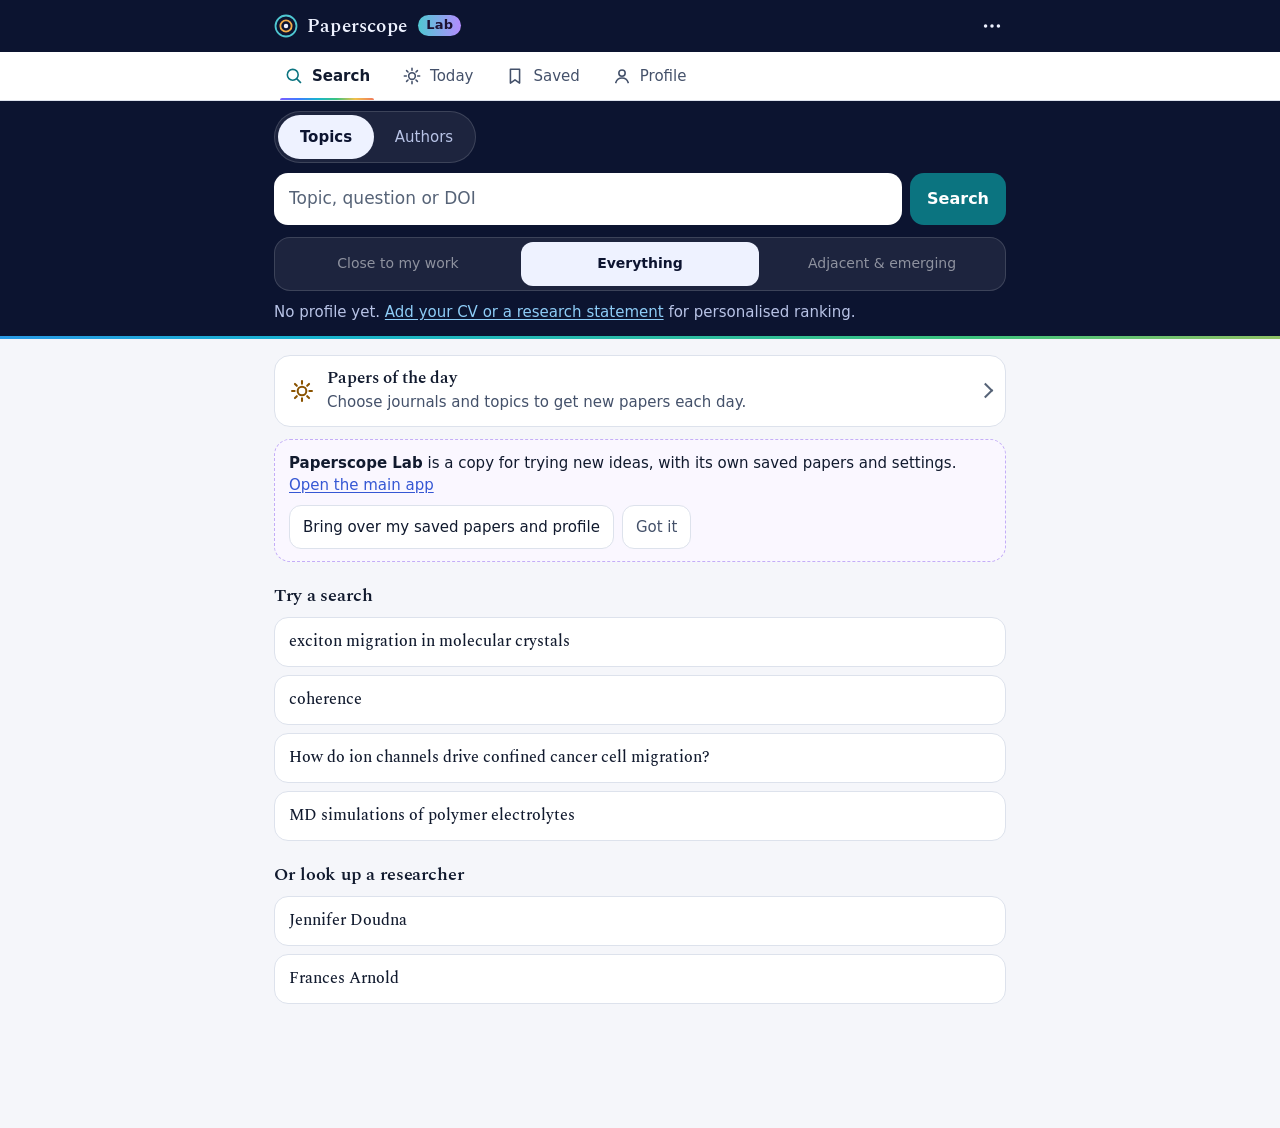
==== commit a72306e8: "Lab: mobile-first redesign Bottom navigation (Search, Today, Saved, Profile) with Settings and About" ====
--- a/lab/index.html
+++ b/lab/index.html
@@ -4,7 +4,7 @@
 <meta charset="utf-8">
 <meta name="viewport" content="width=device-width, initial-scale=1, viewport-fit=cover">
 <meta name="color-scheme" content="light dark">
-<meta name="theme-color" content="#1d1233">
+<meta name="theme-color" content="#0c1430">
 <script>try{var a=JSON.parse(localStorage.getItem('paperscope-lab.appearance')||'"auto"');if(a==='light'||a==='dark')document.documentElement.setAttribute('data-appearance',a);}catch(e){}</script>
 <meta name="description" content="Free research discovery: search OpenAlex, Crossref and Europe PMC, ranked against your own research profile, which never leaves your device.">
 <title>Paperscope Lab: experimental copy</title>
@@ -56,94 +56,110 @@
 .sr-only { position: absolute; width: 1px; height: 1px; overflow: hidden; clip: rect(0 0 0 0); white-space: nowrap; }
 [hidden] { display: none !important; }
 h1, h2, h3 { font-family: var(--display); line-height: 1.2; font-weight: 600; }
-h2 { font-size: 1.5rem; margin: 1.5em 0 .5em; letter-spacing: -.005em; }
-h3 { font-size: 1.12rem; margin: 1.2em 0 .4em; }
+h2 { font-size: 1.4rem; margin: 1.4em 0 .5em; letter-spacing: -.005em; }
+h3 { font-size: 1.125rem; margin: 1.2em 0 .4em; }
 p { margin: .5em 0; }
-.lede { font: 1.08rem/1.55 var(--sans); color: var(--ink-2); margin: 4px 0 14px; max-width: 60ch; }
+.lede { font: 1rem/1.55 var(--sans); color: var(--ink-2); margin: 4px 0 14px; max-width: 62ch; }
 .muted { color: var(--ink-2); }
-.small { font-size: .875rem; }
-.tiny { font-size: .8rem; color: var(--ink-3); }
-
-/* ---------- header: part of the night band */
-.top { background: var(--night); color: var(--star); padding: env(safe-area-inset-top) 0 0; }
-.top-inner { max-width: 760px; margin: 0 auto; padding: 12px 16px 8px; display: flex; align-items: center; justify-content: space-between; }
-.brand { display: flex; align-items: center; gap: 10px; font: 600 1.25rem/1 var(--display); letter-spacing: .01em; color: var(--star); text-decoration: none; }
+/* Body text is 16px. Secondary lines are 15px and captions 13px, never smaller. */
+.small { font-size: .9375rem; }
+.tiny { font-size: .8125rem; color: var(--ink-3); }
+
+/* ---------- app bar: back, name, ⋯ menu. Sticky, on the night band, clear of the notch */
+.skip-link { position: absolute; left: 8px; top: -60px; z-index: 80; background: var(--surface); color: var(--ink); padding: 10px 14px; border-radius: 10px; }
+.skip-link:focus { top: calc(8px + env(safe-area-inset-top)); }
+.appbar { position: sticky; top: 0; z-index: 32; background: var(--night); color: var(--star); padding: env(safe-area-inset-top) env(safe-area-inset-right) 0 env(safe-area-inset-left); }
+.appbar-in { max-width: 760px; margin: 0 auto; min-height: 52px; padding: 4px 6px; display: flex; align-items: center; gap: 4px; }
+.brand { display: flex; align-items: center; gap: 9px; min-height: 44px; padding: 0 8px; margin-right: auto; font: 600 1.2rem/1 var(--display); letter-spacing: .01em; color: var(--star); text-decoration: none; border-radius: 12px; }
 .brand svg { width: 24px; height: 24px; flex: none; }
-.icon-btn { appearance: none; width: 38px; height: 38px; border-radius: 50%; border: 1px solid rgb(255 255 255 / .22); background: rgb(255 255 255 / .06); color: var(--star); display: grid; place-items: center; cursor: pointer; }
-.icon-btn:hover { background: rgb(255 255 255 / .12); }
-.icon-btn svg { width: 18px; height: 18px; }
-
-/* ---------- tab bar: app-style at the bottom on phones, a strip under the header on wide screens */
-.tabbar { position: fixed; left: 0; right: 0; bottom: 0; z-index: 30; background: color-mix(in srgb, var(--surface) 90%, transparent);
-  backdrop-filter: saturate(1.4) blur(14px); -webkit-backdrop-filter: saturate(1.4) blur(14px); border-top: 1px solid var(--rule); padding-bottom: env(safe-area-inset-bottom); }
+.icon-btn { appearance: none; width: 44px; height: 44px; flex: none; border-radius: 50%; border: 0; background: transparent; color: var(--star); display: grid; place-items: center; cursor: pointer; }
+.icon-btn:hover { background: rgb(255 255 255 / .1); }
+.icon-btn:active { background: rgb(255 255 255 / .16); }
+.icon-btn svg { width: 22px; height: 22px; }
+.appbar :focus-visible { outline-color: var(--star); }
+
+/* ---------- bottom navigation: four tabs, fixed, above the home indicator */
+.tabbar { position: fixed; left: 0; right: 0; bottom: 0; z-index: 30; background: color-mix(in srgb, var(--surface) 92%, transparent);
+  backdrop-filter: saturate(1.4) blur(14px); -webkit-backdrop-filter: saturate(1.4) blur(14px); border-top: 1px solid var(--rule);
+  padding: 0 env(safe-area-inset-right) env(safe-area-inset-bottom) env(safe-area-inset-left); }
 .tabs { display: grid; grid-template-columns: repeat(4, 1fr); max-width: 560px; margin: 0 auto; }
-.tabs a { display: flex; flex-direction: column; align-items: center; gap: 2px; padding: 8px 4px 7px; text-decoration: none; color: var(--ink-3); font-size: .72rem; font-weight: 500; position: relative; }
-.tabs a svg { width: 22px; height: 22px; }
-.tabs a[aria-current="page"] { color: var(--ink); }
-.tabs a[aria-current="page"]::before { content: ""; position: absolute; top: 0; left: 30%; right: 30%; height: 2px; border-radius: 0 0 2px 2px; background: var(--spectrum); }
-.tabs .count { font-variant-numeric: tabular-nums; }
-main { max-width: 760px; margin: 0 auto; padding: 0 16px calc(96px + env(safe-area-inset-bottom)); }
-@media (min-width: 760px) {
-  .tabbar { position: sticky; top: 0; bottom: auto; border-top: 0; border-bottom: 1px solid rgb(255 255 255 / .08); background: color-mix(in srgb, var(--night) 94%, transparent); }
-  .tabs a { color: var(--star-2); }
-  .tabs a[aria-current="page"] { color: var(--star); }
+.tabs a { position: relative; display: flex; flex-direction: column; align-items: center; justify-content: center; gap: 3px; min-height: 60px; padding: 6px 2px; text-decoration: none; color: var(--ink-2); font-size: .8125rem; font-weight: 500; line-height: 1.1; }
+.tabs a svg { width: 24px; height: 24px; padding: 3px 18px; box-sizing: content-box; border-radius: 999px; transition: background-color .2s; }
+.tabs a[aria-current="page"] { color: var(--ink); font-weight: 650; }
+.tabs a[aria-current="page"] svg { background: color-mix(in srgb, var(--close) 17%, transparent); color: var(--close); }
+.tabs .count { position: absolute; top: 3px; left: calc(50% + 8px); min-width: 19px; height: 19px; padding: 0 5px; border-radius: 10px; background: var(--close); color: var(--surface);
+  font: 700 .75rem/19px var(--sans); text-align: center; font-variant-numeric: tabular-nums; }
+.tabs .count:empty { display: none; }
+main { --gutter-r: max(14px, env(safe-area-inset-right)); max-width: 760px; margin: 0 auto; padding: 0 var(--gutter-r) calc(96px + env(safe-area-inset-bottom)) max(14px, env(safe-area-inset-left)); }
+@media (min-width: 760px) and (min-height: 501px) {
+  .tabbar { position: sticky; top: calc(52px + env(safe-area-inset-top)); bottom: auto; z-index: 31; border-top: 0; border-bottom: 1px solid var(--rule); }
   .tabs { display: flex; max-width: 760px; padding: 0 10px; gap: 4px; }
-  .tabs a { flex-direction: row; gap: 7px; font-size: .92rem; padding: 11px 12px; }
-  .tabs a svg { width: 17px; height: 17px; }
-  .tabs a[aria-current="page"]::before { top: auto; bottom: 0; left: 10px; right: 10px; border-radius: 2px 2px 0 0; }
-  main { padding-bottom: 80px; }
+  .tabs a { flex-direction: row; gap: 8px; min-height: 48px; padding: 0 14px; font-size: .9375rem; }
+  .tabs a svg { width: 20px; height: 20px; padding: 0; background: none !important; }
+  .tabs a[aria-current="page"]::after { content: ""; position: absolute; left: 10px; right: 10px; bottom: 0; height: 2px; border-radius: 2px 2px 0 0; background: var(--spectrum); }
+  .tabs .count { position: static; }
+  main { padding-bottom: 80px; width: 100%; }
+  body { display: flex; flex-direction: column; min-height: 100vh; }
+  .skip-link { order: -3; } .appbar { order: -2; } .tabbar { order: -1; }
 }
-
-/* ---------- hero: full-bleed night band with the aperture rings and the spectrum line */
-.hero { position: relative; background: var(--night); color: var(--star); padding: 18px 0 26px; margin-bottom: 18px;
+/* the view's own heading under the app bar */
+.view-h { margin: 20px 0 6px; font-size: 1.5rem; }
+
+/* ---------- search panel: compact, on the night band, with the spectrum line under it */
+.searchpanel { position: relative; background: var(--night); color: var(--star); padding: 6px 0 16px; margin-bottom: 16px;
   box-shadow: 0 0 0 100vmax var(--night); clip-path: inset(0 -100vmax); }
-.hero::after { content: ""; position: absolute; left: -100vmax; right: -100vmax; bottom: 0; height: 3px; background: var(--spectrum); transform-origin: left; animation: sweep 1.1s cubic-bezier(.2, .7, .2, 1) both; }
+.searchpanel::after { content: ""; position: absolute; left: -100vmax; right: -100vmax; bottom: 0; height: 3px; background: var(--spectrum); transform-origin: left; animation: sweep 1.1s cubic-bezier(.2, .7, .2, 1) both; }
 @keyframes sweep { from { transform: scaleX(0); } to { transform: scaleX(1); } }
-.hero-rings { position: absolute; right: -70px; top: -66px; width: 270px; height: 270px; pointer-events: none; animation: dawn 1.4s ease-out both; }
-@keyframes dawn { from { opacity: 0; transform: scale(.94); } to { opacity: 1; transform: none; } }
-.hero-rings circle.r { fill: none; stroke: rgb(255 255 255 / .11); }
-.hero-rings circle.o1 { fill: var(--glow-close); filter: drop-shadow(0 0 6px var(--glow-close)); }
-.hero-rings circle.o2 { fill: var(--glow-adj); filter: drop-shadow(0 0 6px var(--glow-adj)); }
-.hero-title { position: relative; font: 500 2.05rem/1.1 var(--display); letter-spacing: -.012em; margin: 18px 0 8px; max-width: 15ch; color: var(--star); }
-.hero-lede { position: relative; color: var(--star-2); margin: 0 0 18px; max-width: 34ch; }
-.hero.compact { padding: 12px 0 18px; }
-.hero.compact .hero-title, .hero.compact .hero-lede { display: none; }
-.hero.compact .hero-rings { width: 170px; height: 170px; right: -60px; top: -70px; opacity: .55; }
-@media (min-width: 760px) { .hero-title { font-size: 2.7rem; } .hero-rings { width: 360px; height: 360px; right: -90px; top: -100px; } }
-@media (prefers-reduced-motion: reduce) { .hero::after, .hero-rings { animation: none; } body { transition: none; } }
+.hero-lede { position: relative; color: var(--star-2); margin: 10px 0 0; font-size: .9375rem; max-width: 46ch; }
+.searchpanel.compact { padding-bottom: 12px; }
+.searchpanel.compact .hero-lede, .searchpanel.compact .profile-line, .searchpanel.compact .mode-hint { display: none; }
+@media (prefers-reduced-motion: reduce) { .searchpanel::after { animation: none; } body { transition: none; } }
 
 /* search form */
 .searchbar { position: relative; display: flex; gap: 8px; }
-.searchbar input { flex: 1; min-width: 0; padding: 14px 16px; border: 1px solid rgb(255 255 255 / .22); border-radius: 14px; background: var(--surface); color: var(--ink); font-size: 1.05rem; box-shadow: 0 8px 28px rgb(0 0 0 / .22); }
+.searchbar input { flex: 1; min-width: 0; min-height: 50px; padding: 12px 14px; border: 1px solid rgb(255 255 255 / .22); border-radius: 14px; background: var(--surface); color: var(--ink); font-size: 1.0625rem; }
 .searchbar input::placeholder { color: var(--ink-3); }
-.searchbar .btn.primary { background: var(--btn); color: var(--btn-ink); border-color: transparent; padding: 0 18px; border-radius: 14px; }
-.btn { appearance: none; border: 1px solid var(--rule); background: var(--surface); padding: 9px 14px; border-radius: 12px; cursor: pointer; line-height: 1.2; transition: border-color .15s, transform .08s; }
+.searchbar .btn.primary { background: var(--btn); color: var(--btn-ink); border-color: transparent; min-height: 50px; padding: 0 16px; border-radius: 14px; }
+.btn { appearance: none; display: inline-flex; align-items: center; justify-content: center; gap: 6px; min-height: 44px; border: 1px solid var(--rule); background: var(--surface); padding: 10px 16px; border-radius: 12px; cursor: pointer; line-height: 1.2; text-align: center; transition: border-color .15s, transform .08s; }
 .btn:hover { border-color: var(--ink-3); }
 .btn:active { transform: translateY(1px); }
 .btn.primary { background: var(--primary); color: var(--primary-ink); border-color: var(--primary); font-weight: 600; }
-.btn.small { padding: 6px 11px; font-size: .875rem; border-radius: 10px; }
-.btn.link { border: 0; background: none; padding: 4px 2px; color: var(--focus); text-decoration: underline; text-underline-offset: 2px; }
+.btn.small { padding: 8px 13px; font-size: .9375rem; border-radius: 12px; }
+.btn.link { border: 0; background: none; padding: 6px 4px; color: var(--focus); text-decoration: underline; text-underline-offset: 3px; }
 .btn[disabled] { opacity: .5; cursor: not-allowed; }
 .row { display: flex; flex-wrap: wrap; gap: 8px; align-items: center; }
-.profile-line { position: relative; margin: 12px 0 0; font-size: .9rem; color: var(--star-2); }
-.profile-line a { color: var(--night-link); }
-
-/* mode selector: pills on the night band */
-.modes { position: relative; display: grid; grid-template-columns: repeat(3, 1fr); gap: 4px; margin: 14px 0 4px; padding: 4px; border-radius: 999px; background: rgb(255 255 255 / .07); border: 1px solid rgb(255 255 255 / .14); }
-.modes button { appearance: none; border: 0; background: none; padding: 8px 6px; font-size: .84rem; line-height: 1.15; cursor: pointer; color: var(--star-2); border-radius: 999px; transition: background .2s, color .2s; }
+.profile-line { position: relative; margin: 10px 0 0; font-size: .9375rem; color: var(--star-2); }
+.profile-line a { color: var(--night-link); display: inline-block; padding: 12px 0; margin: -12px 0; }
+
+/* mode selector: a segmented control on the night band */
+.modes { position: relative; display: grid; grid-template-columns: repeat(3, 1fr); gap: 4px; margin: 12px 0 0; padding: 4px; border-radius: 16px; background: rgb(255 255 255 / .07); border: 1px solid rgb(255 255 255 / .14); }
+.modes button { appearance: none; border: 0; background: none; min-height: 44px; padding: 6px 4px; font-size: .875rem; line-height: 1.15; cursor: pointer; color: var(--star-2); border-radius: 12px; transition: background .2s, color .2s; }
 .modes button[aria-checked="true"] { background: var(--star); color: #0c1430; font-weight: 600; }
-.modes button[data-mode="close"][aria-checked="true"] { box-shadow: inset 0 -2px 0 var(--glow-close); }
-.modes button[data-mode="adjacent"][aria-checked="true"] { box-shadow: inset 0 -2px 0 var(--glow-adj); }
-.modes button[disabled] { color: rgb(255 255 255 / .42); cursor: not-allowed; }
-.mode-hint { position: relative; font-size: .82rem; color: var(--star-2); margin: 6px 0 0; }
-
-/* ---------- start screen */
-#start { margin-top: 6px; }
-.start-h { font: 600 1.15rem var(--display); margin: 18px 0 6px; }
+.modes button[data-mode="close"][aria-checked="true"] { box-shadow: inset 0 -3px 0 var(--glow-close); }
+.modes button[data-mode="adjacent"][aria-checked="true"] { box-shadow: inset 0 -3px 0 var(--glow-adj); }
+.modes button[disabled] { color: rgb(255 255 255 / .5); cursor: not-allowed; }
+.mode-hint { position: relative; font-size: .9375rem; color: var(--star-2); margin: 8px 0 0; }
+
+/* search pathways (topics / authors) */
+.pathways { position: relative; display: inline-grid; grid-template-columns: 1fr 1fr; gap: 2px; margin: 4px 0 10px; padding: 3px; border-radius: 999px; background: rgb(255 255 255 / .07); border: 1px solid rgb(255 255 255 / .14); }
+.pathways button { appearance: none; border: 0; background: none; min-height: 44px; min-width: 96px; padding: 4px 16px; font-size: .9375rem; cursor: pointer; color: var(--star-2); border-radius: 999px; transition: background .2s, color .2s; }
+.pathways button[aria-checked="true"] { background: var(--star); color: #0c1430; font-weight: 600; }
+.searchpanel[data-search-by="author"] #modes, .searchpanel[data-search-by="author"] #mode-hint { display: none; }
+.authors-ex button { font-family: var(--sans); font-weight: 500; font-size: 1rem; }
+
+/* ---------- start screen: today's papers first, then examples */
+#start { margin-top: 4px; }
+.start-h { font: 600 1.125rem var(--display); margin: 20px 0 6px; }
 .examples { list-style: none; padding: 0; display: grid; gap: 8px; margin: 8px 0; }
-.examples button { appearance: none; width: 100%; text-align: left; border: 1px solid var(--rule); background: var(--surface); padding: 12px 14px; border-radius: 14px; cursor: pointer;
-  font: 500 1.02rem/1.35 var(--display); color: var(--ink); transition: border-color .15s; }
+.examples button { appearance: none; width: 100%; min-height: 50px; text-align: left; border: 1px solid var(--rule); background: var(--surface); padding: 12px 14px; border-radius: 14px; cursor: pointer;
+  font: 500 1rem/1.35 var(--display); color: var(--ink); transition: border-color .15s; }
 .examples button:hover { border-color: var(--ink-3); }
+.teaser { display: flex; gap: 12px; align-items: center; min-height: 64px; padding: 12px 14px; margin: 0 0 12px; border-radius: 16px; background: var(--surface); border: 1px solid var(--rule); color: var(--ink); text-decoration: none; }
+.teaser > svg { width: 26px; height: 26px; flex: none; fill: none; stroke: var(--adj); stroke-width: 1.9; stroke-linecap: round; }
+.teaser > span { display: grid; gap: 2px; min-width: 0; }
+.teaser strong { font: 600 1.0625rem/1.25 var(--display); }
+.teaser .teaser-s { color: var(--ink-2); font-size: .9375rem; display: flex; gap: 8px; align-items: center; overflow: hidden; text-overflow: ellipsis; }
+.teaser::after { content: ""; flex: none; margin-left: auto; width: 9px; height: 9px; border: solid var(--ink-3); border-width: 2px 2px 0 0; transform: rotate(45deg); }
 
 /* ---------- panels */
 .panel { background: var(--surface); border: 1px solid var(--rule); border-radius: 16px; padding: 14px 16px; margin: 14px 0; }
@@ -203,40 +219,76 @@
 .theme-list button:hover, .theme-list button[aria-pressed="true"] { background: rgb(255 255 255 / .07); }
 .theme-list .tl { display: grid; }
 .theme-list button { align-items: center; }
-.theme-list .dot { width: 22px; height: 22px; border-radius: 50%; flex: none; display: inline-grid; place-items: center; color: #0c1430; font: 700 .72rem/1 var(--sans); font-variant-numeric: tabular-nums; }
+.theme-list .dot { width: 26px; height: 26px; border-radius: 50%; flex: none; display: inline-grid; place-items: center; color: #0c1430; font: 700 .8125rem/1 var(--sans); font-variant-numeric: tabular-nums; }
 .theme-list .dot.close { background: var(--glow-close); box-shadow: 0 0 6px var(--glow-close); }
 .theme-list .dot.adj { background: var(--glow-adj); box-shadow: 0 0 6px var(--glow-adj); }
 .theme-list .meta { color: var(--star-2); font-size: .8rem; font-variant-numeric: tabular-nums; }
 
-/* ---------- filters */
-.filterbar { display: flex; align-items: center; gap: 8px; flex-wrap: wrap; margin: 20px 0 4px; }
-.filterbar .count { margin-left: auto; font-size: .85rem; color: var(--ink-2); font-variant-numeric: tabular-nums; }
-.sortsel select { padding: 7px 10px; border: 1px solid var(--rule); border-radius: 10px; background: var(--surface); font-size: .875rem; }
-.sheet-backdrop { position: fixed; inset: 0; background: rgb(6 10 24 / .45); backdrop-filter: blur(3px); z-index: 40; }
-.sheet { position: fixed; z-index: 41; left: 0; right: 0; bottom: 0; max-height: 86vh; overflow: auto; background: var(--surface); border-radius: 22px 22px 0 0;
-  padding: 20px 18px calc(18px + env(safe-area-inset-bottom)); box-shadow: 0 -10px 40px rgb(0 0 0 / .25); max-width: 760px; margin: 0 auto; }
+/* ---------- results toolbar: swipe, filters, sort; then the active filters and the count */
+.filterbar { display: flex; align-items: center; gap: 8px; flex-wrap: wrap; margin: 18px 0 6px; }
+.filterbar .swipe-btn { flex: 1 1 auto; }
+.filterbar #open-filters { flex: 0 0 auto; }
+.filterbar .chips { flex: 1 1 100%; }
+.filterbar .chips:empty { display: none; }
+.filterbar .fb-meta { flex: 1 1 100%; display: flex; align-items: center; justify-content: space-between; gap: 10px; }
+.filterbar .count { font-size: .9375rem; color: var(--ink-2); font-variant-numeric: tabular-nums; text-align: right; }
+.filterbar .fb-meta .sortsel { flex: 0 1 auto; }
+.filterbar .fb-meta .sortsel select { width: auto; max-width: 100%; }
+#open-filters svg { width: 18px; height: 18px; fill: none; stroke: currentColor; stroke-width: 2; stroke-linecap: round; }
+.sortsel select { width: 100%; min-height: 44px; padding: 8px 12px; border: 1px solid var(--rule); border-radius: 12px; background: var(--surface); font-size: .9375rem; }
+@media (min-width: 560px) { .filterbar .swipe-btn { flex: 0 0 auto; } }
+
+/* ---------- bottom sheets: filters, the ⋯ menu, a paper's actions */
+body.sheet-open { overflow: hidden; }
+.sheet-backdrop { position: fixed; inset: 0; background: rgb(6 10 24 / .5); z-index: 40; animation: fade .18s ease-out both; }
+.sheet { position: fixed; z-index: 41; left: 0; right: 0; bottom: 0; max-height: 86vh; max-height: 86dvh; overflow: auto; overscroll-behavior: contain; background: var(--surface); border-radius: 22px 22px 0 0;
+  padding: 6px max(18px, env(safe-area-inset-right)) calc(16px + env(safe-area-inset-bottom)) max(18px, env(safe-area-inset-left)); box-shadow: 0 -10px 40px rgb(0 0 0 / .25);
+  max-width: 600px; margin: 0 auto; animation: rise .22s cubic-bezier(.2, .8, .2, 1) both; }
+@keyframes rise { from { transform: translateY(24px); opacity: .4; } to { transform: none; opacity: 1; } }
+@keyframes fade { from { opacity: 0; } to { opacity: 1; } }
+.sheet-grip { width: 40px; height: 5px; border-radius: 3px; background: var(--rule); margin: 4px auto 10px; }
 .sheet h3 { margin-top: 0; }
+.sheet .sheet-title { font: 600 1.125rem/1.3 var(--display); display: -webkit-box; -webkit-line-clamp: 3; -webkit-box-orient: vertical; overflow: hidden; margin: 2px 0 6px; }
 .sheet fieldset { border: 0; padding: 0; margin: 0 0 16px; }
 .sheet legend { font-weight: 600; margin-bottom: 6px; }
-.check { display: flex; gap: 10px; align-items: flex-start; padding: 6px 0; }
-.check input { width: 20px; height: 20px; margin: 2px 0 0; flex: none; accent-color: var(--close); }
-.check span small { display: block; color: var(--ink-3); }
+.sheet .sheet-cancel { width: 100%; margin-top: 12px; }
+.menu-h { margin: 14px 0 4px; font: 600 .9375rem var(--sans); color: var(--ink-2); }
+.menu-list { display: grid; border-top: 1px solid var(--rule); }
+.menu-item { appearance: none; display: grid; gap: 1px; width: 100%; min-height: 56px; padding: 9px 4px; text-align: left; border: 0; border-bottom: 1px solid var(--rule); background: none; color: var(--ink); text-decoration: none; cursor: pointer; font-size: 1rem; align-content: center; }
+.menu-item > span { font-weight: 550; }
+.menu-item small { font-size: .875rem; color: var(--ink-2); }
+.menu-item:active { background: var(--surface-2); }
+a.menu-item > span::after { content: " ↗"; color: var(--ink-3); font-weight: 400; }
+a.menu-item[href="../"] > span::after { content: ""; }
+.seg { display: grid; grid-template-columns: repeat(3, 1fr); gap: 4px; padding: 4px; border-radius: 14px; background: var(--surface-2); }
+.seg button { appearance: none; display: flex; align-items: center; justify-content: center; gap: 6px; min-height: 44px; border: 0; border-radius: 10px; background: none; color: var(--ink-2); cursor: pointer; font-size: .9375rem; }
+.seg button svg { width: 18px; height: 18px; }
+.seg button[aria-pressed="true"] { background: var(--surface); color: var(--ink); font-weight: 600; box-shadow: 0 1px 3px rgb(0 0 0 / .15); }
+.check { display: flex; gap: 12px; align-items: flex-start; padding: 10px 0; min-height: 44px; }
+.check input { width: 22px; height: 22px; margin: 1px 0 0; flex: none; accent-color: var(--close); }
+.check span small { display: block; color: var(--ink-2); font-size: .875rem; }
 .years { display: flex; gap: 10px; align-items: center; }
-.years input { width: 6.5em; padding: 8px; border: 1px solid var(--rule); border-radius: 10px; background: var(--paper); }
-@media (min-width: 640px) {
-  .sheet { left: 50%; right: auto; transform: translateX(-50%); width: min(560px, 100vw); bottom: auto; top: 10vh; border-radius: 22px; }
+.years input { width: 7em; min-height: 44px; padding: 8px 10px; border: 1px solid var(--rule); border-radius: 12px; background: var(--paper); }
+@media (min-width: 640px) and (min-height: 560px) {
+  .sheet { left: 50%; right: auto; transform: translateX(-50%); width: min(560px, 100vw); bottom: auto; top: 8vh; border-radius: 22px; padding-bottom: 18px; animation: fade .18s ease-out both; }
+  .sheet-grip { display: none; }
 }
-
-/* ---------- result cards */
+@media (prefers-reduced-motion: reduce) { .sheet, .sheet-backdrop { animation: none; } }
+
+/* ---------- result cards: badges, title, authors, journal and year, why it is here, four actions */
 .results { list-style: none; padding: 0; margin: 6px 0 0; display: grid; gap: 12px; }
-.paper { background: var(--surface); border: 1px solid var(--rule); border-radius: 18px; padding: 15px 16px 13px; transition: border-color .15s; }
-.paper:hover { border-color: color-mix(in srgb, var(--ink-3) 55%, var(--rule)); }
-.paper h3 { font: 600 1.14rem/1.3 var(--display); margin: 6px 0 4px; letter-spacing: -.003em; }
+.paper { position: relative; background: var(--surface); border: 1px solid var(--rule); border-radius: 18px; padding: 14px 14px 6px; }
+.paper h3 { font: 600 1.125rem/1.3 var(--display); margin: 8px 0 4px; letter-spacing: -.003em; overflow-wrap: anywhere; }
 .paper h3 a { color: var(--ink); text-decoration: none; }
 .paper h3 a:hover { text-decoration: underline; text-decoration-thickness: 1px; }
-.byline { margin: 0; font-size: .87rem; color: var(--ink-2); }
+.byline { margin: 0; font-size: .9375rem; color: var(--ink-2); overflow-wrap: anywhere; }
 .byline .venue { font-style: italic; }
-.badges { display: flex; flex-wrap: wrap; gap: 6px; font-size: .76rem; align-items: center; }
+.publine { margin: 1px 0 0; font-size: .9375rem; color: var(--ink-2); }
+.publine .venue { font-style: italic; }
+.publine .year { font-variant-numeric: tabular-nums; }
+.badges { display: flex; flex-wrap: wrap; gap: 6px; font-size: .8125rem; align-items: center; }
+.paper > .badges { padding-right: 76px; min-height: 28px; }
+.paper > .badges .meter { position: absolute; top: 19px; right: 50px; margin: 0; }
 .badge { border: 1px solid transparent; background: var(--surface-2); color: var(--ink-2); border-radius: 999px; padding: 1px 9px; line-height: 1.6; font-weight: 500; }
 .badge.inferred, .badge.unverified { background: transparent; border: 1px dashed var(--ink-3); }
 .badge.oa { color: var(--ok); background: color-mix(in srgb, var(--ok) 11%, var(--surface)); }
@@ -249,29 +301,51 @@
 .meter.m1 i:nth-child(-n+1), .meter.m2 i:nth-child(-n+2), .meter.m3 i:nth-child(-n+3), .meter.m4 i:nth-child(-n+4), .meter.m5 i { background: currentColor; }
 .paper.close .meter { color: var(--close); }
 .paper.adj .meter { color: var(--adj); }
-.why { margin: 9px 0 0; font-size: .9rem; }
-.why ul { margin: 0; padding-left: 1.1em; color: var(--ink-2); }
-.why li { margin: 1px 0; }
+.why { margin: 10px 0 0; font-size: 1rem; line-height: 1.45; }
+.why-h { position: absolute; width: 1px; height: 1px; overflow: hidden; clip: rect(0 0 0 0); white-space: nowrap; margin: 0; }
+.why ul { margin: 0; padding-left: 1.15em; color: var(--ink-2); }
+.why li { margin: 2px 0; }
 .why li.profile { color: var(--close); }
 .why li.adjacent { color: var(--adj); }
 .why li.warning { color: var(--warn); font-weight: 600; }
 .why li.missing { color: var(--ink-2); list-style-type: circle; }
-.why blockquote { margin: 10px 0 0; padding: 4px 0 4px 13px; border-left: 2px solid; border-image: var(--spectrum-v) 1; font: italic 400 .98rem/1.5 var(--display); color: var(--ink); }
-.why blockquote cite { display: block; font: normal .75rem var(--sans); color: var(--ink-3); margin-top: 3px; }
-.why .note { color: var(--ink-3); font-size: .84rem; font-style: italic; }
+.why blockquote { margin: 10px 0 0; padding: 2px 0 2px 13px; border-left: 2px solid; border-image: var(--spectrum-v) 1; font: italic 400 1rem/1.5 var(--display); color: var(--ink); }
+.why blockquote cite { display: block; font: normal .8125rem var(--sans); color: var(--ink-3); margin-top: 3px; }
+.why .note { color: var(--ink-2); font-size: .9375rem; font-style: italic; }
+.abstract { margin: 12px 0 0; padding: 10px 12px; border-radius: 12px; background: var(--surface-2); font-size: 1rem; line-height: 1.55; }
+.abstract p { margin: 0; }
+.abstract .abs-h { font-weight: 600; margin-bottom: 4px; }
 mark { background: var(--mark); color: inherit; padding: 0 1px; border-radius: 3px; }
-.actions { display: flex; flex-wrap: wrap; gap: 6px 14px; margin-top: 11px; font-size: .88rem; align-items: center; }
-.actions .save { appearance: none; border: 1px solid var(--rule); background: var(--surface); border-radius: 999px; padding: 5px 13px; cursor: pointer; font-weight: 500; }
+.actions { display: flex; flex-wrap: wrap; gap: 4px 14px; margin-top: 10px; font-size: .9375rem; align-items: center; }
+.actions > a { display: inline-flex; align-items: center; min-height: 44px; }
+.actions .save { appearance: none; min-height: 44px; border: 1px solid var(--rule); background: var(--surface); border-radius: 999px; padding: 8px 16px; cursor: pointer; font-weight: 500; }
 .actions .save[aria-pressed="true"] { background: var(--primary); color: var(--primary-ink); border-color: var(--primary); }
-.trail { display: flex; flex-wrap: wrap; gap: 2px 12px; align-items: baseline; margin-top: 6px; padding-top: 8px; border-top: 1px solid var(--rule); font-size: .85rem; }
-.trail .btn.link { font-size: .85rem; }
-.details { margin-top: 10px; font-size: .84rem; color: var(--ink-2); background: var(--surface-2); border-radius: 12px; padding: 10px 12px; }
+/* the card's action bar: Save, Abstract, DOI, More like this, each an icon over its name; ⋯ sits top right */
+.card-actions { display: grid; grid-template-columns: repeat(4, minmax(0, 1fr)); gap: 2px; margin: 10px -6px 0; padding-top: 4px; border-top: 1px solid var(--rule); }
+.act { appearance: none; display: flex; flex-direction: column; align-items: center; justify-content: center; gap: 3px; min-height: 56px; padding: 6px 2px; border: 0; border-radius: 12px; background: none; color: var(--ink-2);
+  font: 500 .8125rem/1.15 var(--sans); text-align: center; text-decoration: none; cursor: pointer; }
+.act svg { width: 22px; height: 22px; fill: none; stroke: currentColor; stroke-width: 1.8; stroke-linecap: round; stroke-linejoin: round; }
+.act:hover { color: var(--ink); background: var(--surface-2); }
+.act:active { background: color-mix(in srgb, var(--ink) 8%, var(--surface-2)); }
+.act.none { pointer-events: none; }
+.actions .act.save { border: 0; padding: 6px 2px; border-radius: 12px; background: none; font-weight: 500; }
+.actions .act.save[aria-pressed="true"] { color: var(--close); background: none; }
+.act.save[aria-pressed="true"] svg { fill: currentColor; }
+.act[aria-expanded="true"] { color: var(--ink); }
+.act[aria-expanded="true"] svg { stroke: var(--close); }
+.act.more { position: absolute; top: 4px; right: 4px; width: 44px; min-height: 44px; height: 44px; padding: 0; border-radius: 50%; }
+.act.more svg { fill: currentColor; stroke: none; }
+.trail { display: flex; flex-wrap: wrap; gap: 2px 12px; align-items: baseline; margin-top: 6px; padding-top: 8px; border-top: 1px solid var(--rule); font-size: .9375rem; }
+.details { margin: 10px 0 8px; font-size: .9375rem; color: var(--ink-2); background: var(--surface-2); border-radius: 12px; padding: 10px 12px; }
 .details dl { display: grid; grid-template-columns: max-content 1fr; gap: 3px 12px; margin: 0; }
 .details dt { color: var(--ink-3); }
 .details dd { margin: 0; word-break: break-word; }
-.more { margin: 18px 0; display: grid; gap: 8px; justify-items: start; }
+.paper .grade { margin-top: 12px; }
+.paper .quest-act { margin-bottom: 8px; }
+.more { margin: 18px 0; display: grid; gap: 8px; justify-items: stretch; }
+@media (min-width: 560px) { .more { justify-items: start; } }
 .loading { padding: 24px 0; color: var(--ink-2); display: flex; gap: 10px; align-items: center; }
-.spinner { width: 16px; height: 16px; border: 2px solid var(--rule); border-top-color: var(--close); border-radius: 50%; animation: spin .8s linear infinite; }
+.spinner { width: 16px; height: 16px; flex: none; border: 2px solid var(--rule); border-top-color: var(--close); border-radius: 50%; animation: spin .8s linear infinite; }
 @keyframes spin { to { transform: rotate(360deg); } }
 @media (prefers-reduced-motion: reduce) { .spinner { animation-duration: 3s; } }
 
@@ -332,14 +406,6 @@
 .ap input:checked + .ap-prev { border-color: var(--focus); box-shadow: 0 0 0 3px color-mix(in srgb, var(--focus) 25%, transparent); }
 .ap input:focus-visible + .ap-prev { outline: 2px solid var(--focus); outline-offset: 2px; }
 
-/* ---------- search pathways (topics / authors) */
-.pathways { position: relative; display: inline-flex; gap: 2px; margin: 0 0 10px; padding: 3px; border-radius: 999px; background: rgb(255 255 255 / .07); border: 1px solid rgb(255 255 255 / .14); }
-.pathways button { appearance: none; border: 0; background: none; padding: 6px 16px; font-size: .86rem; cursor: pointer; color: var(--star-2); border-radius: 999px; transition: background .2s, color .2s; }
-.pathways button[aria-checked="true"] { background: var(--star); color: #0c1430; font-weight: 600; }
-.hero[data-search-by="author"] #modes, .hero[data-search-by="author"] #mode-hint { display: none; }
-.hero.compact .pathways { margin-bottom: 8px; }
-.authors-ex button { font-family: var(--sans); font-weight: 500; font-size: .98rem; }
-
 /* tappable author names */
 button.auth { appearance: none; border: 0; background: none; padding: 0; color: inherit; font: inherit; cursor: pointer; text-decoration: underline; text-decoration-color: color-mix(in srgb, var(--ink-3) 55%, transparent); text-underline-offset: 3px; }
 button.auth:hover { color: var(--focus); text-decoration-color: currentColor; }
@@ -435,7 +501,6 @@
 /* iOS zooms the page when a field under 16px is focused; keep every field at 16px on touch screens */
 @media (pointer: coarse) {
   input:not([type="checkbox"]):not([type="radio"]):not([type="range"]), select, textarea { font-size: 16px !important; }
-  .actions .btn.link, .actions > a, .trail .btn.link { padding-top: 7px; padding-bottom: 7px; }
 }
 /* saved papers read like result titles, with a quiet Remove */
 .saved-list h3 a { color: var(--ink); text-decoration: none; }
@@ -453,9 +518,11 @@
   .table-wrap td + td:not([class]) { color: var(--ink-2); }
 }
 @media (max-width: 380px) {
-  .hero-rings { right: -110px; opacity: .6; }
-  .searchbar .btn.primary { padding: 0 14px; }
-  .searchbar input { padding-left: 13px; padding-right: 10px; }
+  .searchbar .btn.primary { padding: 0 13px; }
+  .searchbar input { padding-left: 12px; padding-right: 8px; }
+  .modes button { font-size: .8125rem; }
+  main { --gutter-r: max(12px, env(safe-area-inset-right)); padding-left: max(12px, env(safe-area-inset-left)); }
+  .paper { padding-left: 12px; padding-right: 12px; }
 }
 #install-h { scroll-margin-top: 70px; }
 
@@ -473,7 +540,7 @@
 .keybox .key-own input { width: 100%; padding: 10px 12px; border: 1px solid var(--rule); border-radius: 12px; background: var(--surface); }
 
 /* ---------- Lab */
-.lab-chip { display: inline-block; margin-left: 6px; padding: 2px 8px 3px; border-radius: 999px; font: 600 .72rem/1.2 var(--sans); letter-spacing: .02em; color: #1d1233; background: linear-gradient(90deg, #4fc8d2, #b48cff); vertical-align: 3px; }
+.lab-chip { display: inline-block; margin-left: 6px; padding: 2px 8px 3px; border-radius: 999px; font: 600 .8125rem/1.2 var(--sans); letter-spacing: .02em; color: #1d1233; background: linear-gradient(90deg, #4fc8d2, #b48cff); vertical-align: 3px; }
 .lab-note { margin: 4px 0 18px; padding: 12px 14px; border-radius: 16px; border: 1px dashed color-mix(in srgb, #b48cff 60%, var(--rule)); background: color-mix(in srgb, #b48cff 7%, var(--surface)); }
 .lab-note p { margin: 0 0 8px; font-size: .92rem; }
 
@@ -676,62 +743,251 @@
 .tlabel.method { color: var(--ink-2); }
 .tlabel.adjacent { color: var(--adj); border-color: color-mix(in srgb, var(--adj) 45%, var(--rule)); }
 .today-list .via { margin-left: auto; color: var(--ink-3); }
+
+/* orbit (Lab) */
+.orbit .row { margin: 8px 0; }
+
+/* app-like feel on phones: no grey flash on tap, no double-tap zoom on controls, a visible press */
+a, button, label, summary, select, [role="radio"] { -webkit-tap-highlight-color: transparent; touch-action: manipulation; }
+.save:active, .tabs a:active, .chip:active, .grade button:active, .examples button:active, .btn.link:active { opacity: .7; }
+.nav-back { flex: none; }
+.today .skel { height: 64px; border-radius: 10px; margin: 10px 0; background: linear-gradient(90deg, var(--surface-2), color-mix(in srgb, var(--surface-2) 55%, var(--surface)), var(--surface-2)); background-size: 200% 100%; animation: skel 1.4s ease-in-out infinite; }
+@keyframes skel { from { background-position: 100% 0; } to { background-position: -100% 0; } }
+@media (prefers-reduced-motion: reduce) { .today .skel { animation: none; } }
+.today-busy { display: flex; align-items: center; gap: 8px; }
+
+/* papers that arrive after the list is shown (slower sources) */
+.late-pill { position: fixed; left: 50%; transform: translateX(-50%); bottom: calc(76px + env(safe-area-inset-bottom, 0px)); z-index: 35; border: 0; border-radius: 999px; padding: 10px 16px; font: inherit; font-size: .9rem; font-weight: 600; background: var(--ink); color: var(--surface); box-shadow: 0 6px 20px rgb(0 0 0 / .25); cursor: pointer; }
+.panel.note { border-left: 3px solid var(--ink-3); }
+
+/* which databases answered (above results), and the database check in Settings */
+.srcline { display: flex; flex-wrap: wrap; align-items: center; gap: 6px 10px; margin: 0 0 10px; font-size: .86rem; }
+.srcline .src { white-space: nowrap; color: var(--ink-2); }
+.srcline .src.ok span[aria-hidden] { color: var(--ok); font-weight: 700; }
+.srcline .src.fail { color: var(--warn); }
+.srcline .src.wait i, .srcline .src.off i { color: var(--ink-3); }
+.srcline b { color: var(--ink); font-weight: 600; }
+.src-check-box { margin: 10px 0 14px; }
+.src-check { list-style: none; padding: 0; margin: 8px 0 4px; font-size: .92rem; }
+.src-check li { padding: 4px 0 4px 22px; position: relative; }
+.src-check li::before { position: absolute; left: 0; top: 4px; font-weight: 700; }
+.src-check li.ok::before { content: '✓'; color: var(--ok); }
+.src-check li.fail::before { content: '✕'; color: var(--warn); }
+.src-check li.wait::before { content: '…'; color: var(--ink-3); }
+
+/* ======================================================================== mobile app layer (Lab redesign)
+   Phones 320–430 px wide, portrait and landscape. Every control is at least 44 × 44 px. */
+.toast { bottom: calc(76px + env(safe-area-inset-bottom)); font-size: .9375rem; text-align: center; }
+.late-pill { bottom: calc(72px + env(safe-area-inset-bottom, 0px)); min-height: 44px; font-size: .9375rem; }
+
+/* collapsible groups in Profile and Settings */
+details.group { margin: 12px 0; background: var(--surface); border: 1px solid var(--rule); border-radius: 16px; padding: 0 14px; }
+details.group > summary { list-style: none; cursor: pointer; display: flex; align-items: center; gap: 10px; min-height: 54px; font: 600 1.0625rem/1.25 var(--display); }
+details.group > summary::-webkit-details-marker { display: none; }
+details.group > summary::after { content: ""; margin-left: auto; flex: none; width: 9px; height: 9px; border: solid var(--ink-3); border-width: 0 2px 2px 0; transform: rotate(45deg) translateY(-3px); transition: transform .15s; }
+details.group[open] > summary::after { transform: rotate(-135deg) translateY(-3px); }
+details.group > summary .tiny { font-family: var(--sans); font-weight: 400; }
+details.group[open] { padding-bottom: 12px; }
+details.group > :not(summary):first-of-type { margin-top: 0; }
+details.group .keybox { margin: 0; border: 0; padding: 0; background: none; }
+details.group fieldset.scoring { margin-top: 0; }
+#view-settings .appearance { margin-top: 0; }
+#view-profile .drop { padding: 16px 12px; }
+#view-profile #orcid-form { margin: 0; }
+
+/* Today is its own tab: the list sits on the page, not in a box */
+#view-today .today { margin: 14px 0 0; padding: 0; border: 0; background: none; box-shadow: none; }
+#view-today .today h2 { font-size: 1.5rem; margin: 6px 0 0; }
+.today-list .tj { font-size: .875rem; }
+.today-list h3 { font-size: 1.0625rem; }
+.today-list .byline { font-size: .9375rem; }
+.today-list .actions { gap: 4px 14px; }
+.today-list .actions .save { min-width: 88px; }
+.today-set summary, .interp > summary, .key-own summary, details.map > summary, details.compare > summary { display: flex; align-items: center; min-height: 44px; }
+.today-set .pub { min-height: 44px; align-items: center; }
+.today-set .pubs { grid-template-columns: 1fr; }
+@media (min-width: 560px) { .today-set .pubs { grid-template-columns: 1fr 1fr; } }
+
+/* touch targets for the remaining controls */
+.chip { min-height: 34px; }
+.chip button { min-width: 44px; min-height: 44px; margin: -6px -12px -6px -6px; display: inline-grid; place-items: center; font-size: 1.15rem; }
+.chip.toggle, .chip.add { min-height: 44px; padding: 6px 13px; font-size: .9375rem; }
+.add-term input { min-height: 44px; padding: 8px 14px; font-size: 1rem; }
+.switch { min-height: 44px; align-items: flex-start; padding: 4px 0; }
+.switch input, .check input { width: 22px; height: 22px; }
+.field input[type="text"], .field input[type="password"], .field select, .keybox .key-own input, .share-link input { min-height: 44px; }
+.theme-list button, .fbars button { min-height: 44px; }
+.grade button { min-height: 44px; }
+.ap { min-width: 88px; }
+fieldset.scoring .radio { min-height: 44px; align-items: center; }
+fieldset.scoring .radio input { margin-top: 0; width: 20px; height: 20px; }
+.install-hint .btn.link, .lab-note .btn { min-height: 44px; }
+.lab-note { margin: 0 0 14px; }
+.lab-note p { font-size: .9375rem; }
+.lab-note a { display: inline-block; padding: 12px 0; margin: -12px 0; }
+.saved-list .actions .btn, .wrow .actions .btn.link, .trail-list .btn, .sky-panel .btn { min-height: 44px; }
+.deck-close { width: 44px; height: 44px; }
+summary { min-height: 44px; }
+.fgroup summary { min-height: 52px; }
+.panel .btn.link { min-height: 44px; }
+.srcline .btn.link { min-height: 44px; padding: 4px 6px; }
+.chips-line .chip { min-height: 34px; }
+
+/* text that is read, not scanned, stays at 16px */
+.panel > p:not(.tiny):not(.small), .today > p:not(.tiny):not(.small), #view-about p:not(.tiny):not(.small), #view-about td, .why li, .answer-text { font-size: 1rem; }
+#view-about table, .details { font-size: .9375rem; }
+
+/* ---------- landscape phones: a shorter app bar and tab bar, so more of the page shows */
+@media (orientation: landscape) and (max-height: 500px) {
+  .appbar-in { min-height: 44px; padding-top: 0; padding-bottom: 0; }
+  .tabs { max-width: 680px; }
+  .tabs a { flex-direction: row; gap: 8px; min-height: 48px; font-size: .875rem; }
+  .tabs a svg { padding: 2px 10px; width: 22px; height: 22px; }
+  .tabs .count { position: static; }
+  main { padding-bottom: calc(68px + env(safe-area-inset-bottom)); }
+  .toast { bottom: calc(60px + env(safe-area-inset-bottom)); }
+  .late-pill { bottom: calc(58px + env(safe-area-inset-bottom, 0px)); }
+  .searchpanel { padding-bottom: 12px; }
+  .searchpanel .modes { margin-top: 8px; }
+  .sheet { max-height: 92vh; max-height: 92dvh; left: max(0px, env(safe-area-inset-left)); right: max(0px, env(safe-area-inset-right)); }
+  .sheet .menu-list { grid-template-columns: 1fr 1fr; column-gap: 16px; }
+}
+
+/* ---------- swipe deck in landscape: the card on the left, the buttons in a column on the right */
+@media (orientation: landscape) and (max-height: 500px) {
+  .deck { display: grid; grid-template-columns: 1fr auto; grid-template-rows: auto 1fr; column-gap: 16px;
+    padding: calc(6px + env(safe-area-inset-top)) max(14px, env(safe-area-inset-right)) calc(8px + env(safe-area-inset-bottom)) max(14px, env(safe-area-inset-left)); }
+  .deck-top { grid-column: 1 / -1; max-width: none; }
+  .deck-top h2 { font-size: 1rem; }
+  .deck-stage { grid-column: 1; grid-row: 2; max-width: 620px; margin: 8px auto 0; width: 100%; }
+  .deck-hint { display: none; }
+  .deck-actions { grid-column: 2; grid-row: 2; display: grid; grid-template-columns: repeat(2, auto); align-content: center; justify-items: center; gap: 8px 10px; }
+  .deck-top { grid-template-columns: auto 1fr auto; row-gap: 4px; }
+  .dbtn { grid-template-columns: auto; font-size: .75rem; }
+  .dbtn svg { width: 22px; height: 22px; padding: 11px; }
+  .dbtn.undo svg { width: 18px; height: 18px; padding: 13px; }
+  .dcard { padding: 12px 16px 10px; gap: 4px; border-radius: 18px; }
+  .dcard h3 { font-size: 1.0625rem; -webkit-line-clamp: 2; }
+  .dcard .byline { -webkit-line-clamp: 1; font-size: .875rem; }
+  .dcard .why { font-size: .875rem; }
+  .dcard blockquote { -webkit-line-clamp: 3; font-size: .9375rem; }
+  .stamp { top: 10px; font-size: .95rem; }
+  .deck-done { grid-column: 1 / -1; grid-row: 2; }
+  .deck-done .dd-big { font-size: 1.5rem; }
+}
+/* the deck never sits under the notch or the home indicator in portrait either */
+.deck { padding-left: max(14px, env(safe-area-inset-left)); padding-right: max(14px, env(safe-area-inset-right)); }
+.dbtn { min-width: 52px; }
+
+/* ---------- reduced motion: nothing slides or sweeps */
+@media (prefers-reduced-motion: reduce) {
+  *, *::before, *::after { scroll-behavior: auto !important; }
+  .tabs a svg, details.group > summary::after, .btn, .modes button, .pathways button { transition: none !important; }
+}
+
+/* titles are links: the whole line is the target, at least 44 px tall, without moving the layout */
+.paper h3 a, .today-list h3 a, .saved-list h3 a, .tbody h4 a, .sky-card h4 a, .wrow a.wt { display: block; padding: 11px 0; margin: -11px 0; }
+.wrow a.wt { margin: -7px 0 -9px; }
+.details dd a { display: inline-flex; align-items: center; min-height: 44px; }
+.field select, .field input[type="text"], .field input[type="password"] { width: 100%; max-width: 100%; }
+
+/* ---------- results header on phones: the papers come first */
+.searchpanel:not([data-search-by="author"]) .hero-lede { display: none; }
+@media (max-width: 759px) {
+  .searchpanel.compact .pathways { display: none; }
+  .searchpanel.compact { padding-top: 10px; }
+}
+.related { margin: 6px 0 2px; }
+.related .chips { flex-wrap: nowrap; overflow-x: auto; scrollbar-width: none; margin: 6px calc(-1 * var(--gutter-r, 14px)) 0 0; padding: 0 var(--gutter-r, 14px) 4px 0; scroll-snap-type: x proximity; }
+.related .chips::-webkit-scrollbar { display: none; }
+.related .chips > li { flex: none; scroll-snap-align: start; }
+.related .chip.add { white-space: nowrap; }
+details.interp, details.answer.ai-off { padding-top: 0; padding-bottom: 0; }
+details.interp > summary, details.answer.ai-off > summary { display: flex; align-items: center; gap: 8px; flex-wrap: wrap; min-height: 48px; cursor: pointer; }
+details.interp[open], details.answer.ai-off[open] { padding-bottom: 12px; }
+.follow-row { margin: 8px 0 0; flex-wrap: nowrap; }
+.follow-row .tiny { flex: 1 1 auto; min-width: 0; }
+details.map > summary { justify-content: space-between; gap: 8px; }
+.map-n { font: 400 .875rem var(--sans); color: var(--star-2); }
+#interp .panel, #answer-holder .panel { margin: 10px 0; }
+
+/* theme map, how it was searched and the AI answer: one fold, open on wide screens, folded on phones */
+.search-more { margin: 10px 0; border: 1px solid var(--rule); border-radius: 16px; background: var(--surface); padding: 0 14px; }
+.search-more:not(:has(#interp-more > *, #map-holder > *, #answer-holder > *)) { display: none; }
+.search-more > summary { list-style: none; cursor: pointer; display: grid; grid-template-columns: 1fr auto; column-gap: 10px; align-items: center; min-height: 56px; padding: 6px 0; }
+.search-more > summary::-webkit-details-marker { display: none; }
+.search-more > summary::after { content: ""; grid-column: 2; grid-row: 1 / span 2; width: 9px; height: 9px; border: solid var(--ink-3); border-width: 0 2px 2px 0; transform: rotate(45deg) translateY(-3px); transition: transform .15s; }
+.search-more[open] > summary::after { transform: rotate(-135deg) translateY(-3px); }
+.sm-t { font: 600 1.0625rem/1.25 var(--display); }
+.sm-s { font-size: .875rem; color: var(--ink-2); }
+.search-more[open] { padding-bottom: 4px; }
+.search-more #interp-more .panel, .search-more #answer-holder .panel { margin: 4px 0 10px; }
+.search-more details.map { margin: 4px -6px 10px; }
+.follow-row .btn { white-space: nowrap; flex: none; }
+@media (prefers-reduced-motion: reduce) { .search-more > summary::after { transition: none; } }
+
+/* the shortest phones: fewer lines above the first paper */
+@media (max-width: 429px) {
+  .follow-row .tiny { display: none; }
+  .search-more .sm-s { display: none; }
+  .search-more > summary { min-height: 50px; }
+}
+/* landscape phones: after a search the search box and the ranking modes share one row */
+@media (orientation: landscape) and (max-height: 500px) {
+  .searchpanel.compact { display: grid; grid-template-columns: minmax(0, 1fr) minmax(0, 1fr); gap: 10px; align-items: center; padding-top: 8px; padding-bottom: 10px; }
+  .searchpanel.compact .pathways { display: none; }
+  .searchpanel.compact .modes { margin: 0; }
+  .searchpanel.compact .modes button { min-height: 44px; padding: 4px; }
+}
+#g-appearance legend { position: absolute; width: 1px; height: 1px; overflow: hidden; clip: rect(0 0 0 0); white-space: nowrap; }
 </style>
 </head>
 <body>
-<header class="top">
-  <div class="top-inner">
+<a class="skip-link" href="#main">Skip to content</a>
+<header class="appbar">
+  <div class="appbar-in">
+    <button type="button" class="icon-btn nav-back" id="nav-back" hidden aria-label="Back"><svg viewBox="0 0 24 24" fill="none" stroke="currentColor" stroke-width="2.2" stroke-linecap="round" stroke-linejoin="round" aria-hidden="true"><path d="M15 5l-7 7 7 7"/></svg></button>
     <a class="brand" href="#search" id="home-link" aria-label="Paperscope Lab, back to the start">
       <svg viewBox="0 0 32 32" aria-hidden="true"><circle cx="16" cy="16" r="14" fill="none" stroke="#4fc8d2" stroke-width="2.4"/><circle cx="16" cy="16" r="7.5" fill="none" stroke="#f0ac4b" stroke-width="2.4"/><circle cx="16" cy="16" r="3" fill="#eef2ff"/></svg>
       <span>Paperscope <span class="lab-chip">Lab</span></span>
     </a>
-    <button type="button" class="icon-btn" id="appearance-btn" aria-label="Appearance: Auto. Tap to change."></button>
+    <button type="button" class="icon-btn" id="menu-btn" aria-haspopup="dialog" aria-label="More: settings, about, appearance"><svg viewBox="0 0 24 24" fill="currentColor" aria-hidden="true"><circle cx="5" cy="12" r="1.9"/><circle cx="12" cy="12" r="1.9"/><circle cx="19" cy="12" r="1.9"/></svg></button>
   </div>
 </header>
-<div class="tabbar">
-  <nav class="tabs" aria-label="Sections">
-    <a href="#search" data-view="search"><svg viewBox="0 0 24 24" fill="none" stroke="currentColor" stroke-width="1.9" stroke-linecap="round" aria-hidden="true"><circle cx="10.5" cy="10.5" r="6.5"/><path d="m15.5 15.5 5 5"/></svg><span>Search</span></a>
-    <a href="#profile" data-view="profile"><svg viewBox="0 0 24 24" fill="none" stroke="currentColor" stroke-width="1.9" stroke-linecap="round" aria-hidden="true"><circle cx="12" cy="8.5" r="3.8"/><path d="M4.5 20c1.2-3.8 4-5.6 7.5-5.6s6.3 1.8 7.5 5.6"/></svg><span>Profile</span></a>
-    <a href="#saved" data-view="saved"><svg viewBox="0 0 24 24" fill="none" stroke="currentColor" stroke-width="1.9" stroke-linejoin="round" aria-hidden="true"><path d="M6.5 3.8h11v16.7l-5.5-3.9-5.5 3.9z"/></svg><span>Saved <span class="count" id="saved-count"></span></span></a>
-    <a href="#about" data-view="about"><svg viewBox="0 0 24 24" fill="none" stroke="currentColor" stroke-width="1.9" stroke-linecap="round" aria-hidden="true"><circle cx="12" cy="12" r="8.5"/><path d="M12 11v5.5M12 7.6v.1"/></svg><span>About</span></a>
-  </nav>
-</div>
-
-<main>
+
+<main id="main">
   <!-- SEARCH -->
   <section id="view-search" aria-labelledby="search-h">
-    <div class="hero" id="hero">
-    <svg class="hero-rings" viewBox="0 0 200 200" aria-hidden="true"><circle class="r" cx="100" cy="100" r="96"/><circle class="r" cx="100" cy="100" r="70"/><circle class="r" cx="100" cy="100" r="44"/><circle class="r" cx="100" cy="100" r="18"/><circle class="o1" cx="44" cy="141" r="4.5"/><circle class="o2" cx="181" cy="58" r="3.5"/><circle class="o1" cx="118" cy="57" r="2.5"/></svg>
-    <h1 id="search-h" class="hero-title">Find the papers that matter to your work.</h1>
-    <p class="hero-lede" id="hero-lede">Search open scholarly databases and see, for each paper, why it may matter to you.</p>
-    <div class="pathways" role="radiogroup" aria-label="Search by">
-      <button type="button" role="radio" data-pathway="topic" aria-checked="true">Topics</button>
-      <button type="button" role="radio" data-pathway="author" aria-checked="false">Authors</button>
+    <div class="searchpanel" id="hero">
+      <h1 id="search-h" class="sr-only">Search papers</h1>
+      <div class="pathways" role="radiogroup" aria-label="Search by">
+        <button type="button" role="radio" data-pathway="topic" aria-checked="true">Topics</button>
+        <button type="button" role="radio" data-pathway="author" aria-checked="false">Authors</button>
+      </div>
+      <form id="search-form" class="searchbar" role="search">
+        <label for="q" class="sr-only">Search terms, research question or DOI</label>
+        <input id="q" type="search" autocomplete="off" enterkeyhint="search" placeholder="Topic, question or DOI">
+        <button class="btn primary" type="submit">Search</button>
+      </form>
+      <div class="modes" role="radiogroup" aria-label="Which papers to favour" id="modes">
+        <button type="button" role="radio" data-mode="close" aria-checked="false">Close to my work</button>
+        <button type="button" role="radio" data-mode="all" aria-checked="true">Everything</button>
+        <button type="button" role="radio" data-mode="adjacent" aria-checked="false">Adjacent &amp; emerging</button>
+      </div>
+      <p class="mode-hint" id="mode-hint"></p>
+      <p class="profile-line" id="profile-line"></p>
+      <p class="hero-lede" id="hero-lede"></p>
     </div>
-    <form id="search-form" class="searchbar" role="search">
-      <label for="q" class="sr-only">Search terms, research question or DOI</label>
-      <input id="q" type="search" autocomplete="off" enterkeyhint="search" placeholder="Topic, question or DOI">
-      <button class="btn primary" type="submit">Search</button>
-    </form>
-    <p class="profile-line" id="profile-line"></p>
-    <div class="modes" role="radiogroup" aria-label="Which papers to favour" id="modes">
-      <button type="button" role="radio" data-mode="close" aria-checked="false">Close to my work</button>
-      <button type="button" role="radio" data-mode="all" aria-checked="true">Everything</button>
-      <button type="button" role="radio" data-mode="adjacent" aria-checked="false">Adjacent &amp; emerging</button>
-    </div>
-    <p class="mode-hint" id="mode-hint"></p>
-    </div>
 
     <div id="start">
-      <div id="today"></div>
+      <div id="today-teaser"></div>
       <div class="lab-note" role="note">
-        <p><strong>You’re in Paperscope Lab</strong>, a copy for trying new ideas: swipe through results, and see your saved papers as a night sky. It keeps its own saved papers and settings, separate from <a href="../">the main app</a>.</p>
-        <div class="row"><button type="button" class="btn small" id="lab-import">Bring over my saved papers and profile</button><button type="button" class="btn link" id="lab-note-hide">Got it</button></div>
+        <p><strong>Paperscope Lab</strong> is a copy for trying new ideas, with its own saved papers and settings. <a href="../">Open the main app</a></p>
+        <div class="row"><button type="button" class="btn small" id="lab-import">Bring over my saved papers and profile</button><button type="button" class="btn small quiet" id="lab-note-hide">Got it</button></div>
       </div>
       <div id="install-hint"></div>
       <div id="follows-start"></div>
       <h2 class="start-h">Try a search</h2>
-      <p class="muted small">Add a profile first for personalised ranking, or tap an example:</p>
       <ul class="examples" id="examples">
         <li><button type="button">exciton migration in molecular crystals</button></li>
         <li><button type="button">coherence</button></li>
@@ -739,7 +995,6 @@
         <li><button type="button">MD simulations of polymer electrolytes</button></li>
       </ul>
       <h2 class="start-h">Or look up a researcher</h2>
-      <p class="muted small">See everything an author has published, grouped by field. You can also tap any author’s name on a result.</p>
       <ul class="examples authors-ex">
         <li><button type="button" data-author-example="Jennifer Doudna">Jennifer Doudna</button></li>
         <li><button type="button" data-author-example="Frances Arnold">Frances Arnold</button></li>
@@ -748,8 +1003,11 @@
 
     <div id="clarify"></div>
     <div id="interp"></div>
-    <div id="map-holder"></div>
-    <div id="answer-holder"></div>
+    <details class="search-more" id="search-more"><summary><span class="sm-t">Theme map and search details</span><span class="sm-s">How it was searched, themes, AI answer</span></summary>
+      <div id="interp-more"></div>
+      <div id="map-holder"></div>
+      <div id="answer-holder"></div>
+    </details>
     <div id="filterbar"></div>
     <div id="grade-note"></div>
     <div id="loading" class="loading" hidden><span class="spinner" aria-hidden="true"></span><span id="loading-text">Searching…</span></div>
@@ -758,44 +1016,106 @@
     <div id="compare-holder"></div>
   </section>
 
+  <!-- TODAY -->
+  <section id="view-today" aria-labelledby="today-h" hidden>
+    <div id="today"></div>
+  </section>
+
+  <!-- SAVED -->
+  <section id="view-saved" aria-labelledby="saved-h" hidden>
+    <h2 id="saved-h" class="view-h">Saved papers</h2>
+    <div id="saved-body"></div>
+    <div id="follows-saved"></div>
+  </section>
+
   <!-- PROFILE -->
   <section id="view-profile" aria-labelledby="profile-h" hidden>
-    <h2 id="profile-h">Your research profile</h2>
+    <h2 id="profile-h" class="view-h">Your research profile</h2>
     <p class="lede">Upload a CV or paste a research statement. Paperscope reads it in this browser and lists your interests, methods and areas. Nothing from it is uploaded.</p>
-    <h3>Import from ORCID</h3>
-    <p class="small muted">Builds your profile from your publications in OpenAlex. Your ORCID iD is sent to OpenAlex; your publications are public there already.</p>
-    <form id="orcid-form" class="add-term"><label for="orcid" class="sr-only">ORCID iD</label><input id="orcid" autocomplete="off" inputmode="text" placeholder="0000-0002-1825-0097"><button class="btn small primary" type="submit">Import</button></form>
-    <p id="orcid-status" class="small muted" role="status"></p>
-    <h3>Or use a CV or research statement</h3>
-    <div class="drop" id="drop">
-      <p><label class="btn" for="cv-file">Choose a file</label> <span class="muted small">or drop it here: PDF, Word (.docx) or plain text</span></p>
-      <input id="cv-file" type="file" accept=".pdf,.docx,.txt,.md,.text,application/pdf,application/vnd.openxmlformats-officedocument.wordprocessingml.document,text/plain" class="sr-only">
-      <p class="tiny" id="file-note">Opening a PDF or Word file downloads a free reader library (pdf.js or mammoth.js, about 1 MB) from jsDelivr. Your file itself stays on this device.</p>
-    </div>
-    <p class="muted small" style="margin-top:14px">Or paste text:</p>
-    <label for="cv-text" class="sr-only">CV or research statement text</label>
-    <textarea id="cv-text" placeholder="Paste a CV, research statement or a few sentences about your work"></textarea>
-    <div class="row" style="margin-top:8px"><button class="btn primary" id="read-text" type="button">Read profile</button><span id="parse-status" class="small muted" role="status"></span></div>
+    <details class="group" id="g-orcid" open><summary>Import from ORCID</summary>
+      <p class="small muted">Builds your profile from your publications in OpenAlex. Your ORCID iD is sent to OpenAlex; your publications are public there already.</p>
+      <form id="orcid-form" class="add-term"><label for="orcid" class="sr-only">ORCID iD</label><input id="orcid" autocomplete="off" inputmode="text" placeholder="0000-0002-1825-0097"><button class="btn small primary" type="submit">Import</button></form>
+      <p id="orcid-status" class="small muted" role="status"></p>
+    </details>
+    <details class="group" id="g-cv" open><summary>Use a CV or research statement</summary>
+      <div class="drop" id="drop">
+        <p><label class="btn" for="cv-file">Choose a file</label> <span class="muted small">or drop it here: PDF, Word (.docx) or plain text</span></p>
+        <input id="cv-file" type="file" accept=".pdf,.docx,.txt,.md,.text,application/pdf,application/vnd.openxmlformats-officedocument.wordprocessingml.document,text/plain" class="sr-only">
+        <p class="tiny" id="file-note">Opening a PDF or Word file downloads a free reader library (pdf.js or mammoth.js, about 1 MB) from jsDelivr. Your file itself stays on this device.</p>
+      </div>
+      <p class="muted small" style="margin-top:14px">Or paste text:</p>
+      <label for="cv-text" class="sr-only">CV or research statement text</label>
+      <textarea id="cv-text" placeholder="Paste a CV, research statement or a few sentences about your work"></textarea>
+      <div class="row" style="margin-top:8px"><button class="btn primary" id="read-text" type="button">Read profile</button><span id="parse-status" class="small muted" role="status"></span></div>
+    </details>
     <div id="profile-editor"></div>
     <div id="taste-box"></div>
     <div id="bench-box"></div>
-
-    <h2>On-device relevance model <span class="tiny">(optional)</span></h2>
-    <div class="panel" id="ai-panel"></div>
+    <details class="group" id="g-model"><summary>On-device relevance model <span class="tiny">(optional)</span></summary>
+      <div id="ai-panel"></div>
+    </details>
   </section>
 
-  <!-- SAVED -->
-  <section id="view-saved" aria-labelledby="saved-h" hidden>
-    <h2 id="saved-h">Saved papers</h2>
-    <div id="saved-body"></div>
-    <div id="follows-saved"></div>
+  <!-- SETTINGS (from the menu) -->
+  <section id="view-settings" aria-labelledby="settings-h" hidden>
+    <h2 id="settings-h" class="view-h">Settings</h2>
+    <details class="group" id="g-appearance" open><summary>Appearance</summary>
+      <fieldset class="appearance" id="appearance-picker"><legend>Appearance</legend>
+        <label class="ap"><input type="radio" name="appearance" value="light"><span class="ap-prev light" aria-hidden="true"><b></b><i></i></span>Light</label>
+        <label class="ap"><input type="radio" name="appearance" value="dark"><span class="ap-prev dark" aria-hidden="true"><b></b><i></i></span>Dark</label>
+        <label class="ap"><input type="radio" name="appearance" value="auto"><span class="ap-prev auto" aria-hidden="true"><b></b><i></i></span>Auto</label>
+      </fieldset>
+      <p class="tiny">Auto follows your device’s light or dark setting, like other apps.</p>
+    </details>
+    <details class="group" id="g-sources" open><summary>Databases</summary>
+      <label class="switch"><input type="checkbox" id="set-semantic"><span>Meaning-based search (OpenAlex semantic search)<br><span class="tiny">Finds papers that use different words for the same idea. One extra OpenAlex call per search.</span></span></label>
+      <label class="switch"><input type="checkbox" id="set-rerank"><span>OpenAlex reranker (Lab)<br><span class="tiny">OpenAlex reorders its top 100 keyword results with a model that judges how well each answers your search, from the title, journal, year and type (not the abstract). Doubles the cost of the keyword search. Measure it on your graded searches first.</span></span></label>
+      <label class="switch"><input type="checkbox" id="set-crossref"><span>Include Crossref<br><span class="tiny">Adds DOI-registered items OpenAlex may lack. Free, no key.</span></span></label>
+      <label class="switch"><input type="checkbox" id="set-epmc"><span>Include Europe PMC<br><span class="tiny">Adds life-science papers and PubMed’s publication-type labels (useful for spotting reviews). Free, no key.</span></span></label>
+      <div class="src-check-box"><button type="button" class="btn small" id="check-sources">Check that all databases answer</button><div id="src-check" role="status"></div></div>
+
+    </details>
+    <details class="group" id="g-ranking"><summary>Ranking method</summary>
+      <fieldset class="scoring"><legend>Ranking method</legend>
+        <label class="radio"><input type="radio" name="scoring" value="v2"><span><strong>New</strong> (Lab): specific and rare ideas in your search count more, a paper missing one ranks lower, words close together count more, and synonyms count by how close they are.</span></label>
+        <label class="radio"><input type="radio" name="scoring" value="v1"><span><strong>Previous</strong>: every idea in your search counts the same.</span></label>
+        <p class="tiny">Compare them on your own graded searches under Profile › Graded searches.</p></fieldset>
+    </details>
+    <details class="group" id="g-key"><summary>Free OpenAlex key</summary>
+      <section class="keybox" id="key-box" aria-labelledby="key-h">
+        <h4 id="key-h">Free OpenAlex key: 10× more searches</h4>
+        <div id="key-status" role="status"></div>
+        <form id="key-form" class="add-term" novalidate>
+          <label for="key-email" class="sr-only">Your email address</label>
+          <input id="key-email" type="email" autocomplete="email" inputmode="email" autocapitalize="off" spellcheck="false" placeholder="Your email address">
+          <button class="btn small primary" type="submit">Email me a key</button>
+        </form>
+        <p class="tiny" id="key-note">Your email goes to OpenAlex only, to create the key. OpenAlex emails you a link, and the key starts working when you click it. The key is kept in this browser.</p>
+        <details class="key-own"><summary>Use a key you already have</summary>
+          <label for="api-key" class="small">OpenAlex API key</label>
+          <input id="api-key" type="password" autocomplete="off" placeholder="Paste your key">
+          <span class="tiny">Find it at <a href="https://openalex.org/settings/api-key" target="_blank" rel="noopener">openalex.org/settings/api-key</a>.</span>
+        </details>
+      </section>
+    </details>
+    <details class="group" id="g-ai"><summary>AI answers <span class="tiny">(optional)</span></summary>
+      <p class="small">Paperscope can ask an AI model to write a short answer to your search from the abstracts of the top papers, citing each one. It uses your own account with the provider, which bills you directly; Paperscope adds no charge. Your key is kept in this browser only.</p>
+      <div class="field"><label for="llm-provider">Provider</label>
+        <select id="llm-provider"><option value="anthropic">Anthropic (Claude)</option><option value="openai">OpenAI-compatible service or local model</option></select></div>
+      <div class="field"><label for="llm-key">API key</label><input id="llm-key" type="password" autocomplete="off" placeholder="Your own key (optional for a local model)"></div>
+      <div class="field"><label for="llm-model">Model</label><input id="llm-model" type="text" autocomplete="off" placeholder="Model name from your provider"></div>
+      <div class="field" id="llm-base-field"><label for="llm-base">Service address</label><input id="llm-base" type="text" autocomplete="off" placeholder="https://api.openai.com/v1 or http://localhost:11434/v1">
+        <span class="tiny">Any service with an OpenAI-style /chat/completions endpoint. A model running on your own computer costs nothing, but it must allow requests from this page.</span></div>
+      <label class="switch"><input type="checkbox" id="llm-consent"><span>I understand each answer sends my search and the top abstracts to this provider and may be billed to my account.</span></label>
+
+    </details>
   </section>
 
-  <!-- ABOUT -->
+  <!-- ABOUT (from the menu) -->
   <section id="view-about" aria-labelledby="about-h" hidden>
-    <h2 id="about-h">About Paperscope</h2>
+    <h2 id="about-h" class="view-h">About Paperscope</h2>
     <p>Paperscope searches free scholarly databases, merges the results and ranks them against your query and, if you add one, your research profile. It is not Google Scholar and does not search the same sources or reproduce its ranking. It is free to use and needs no paid AI service.</p>
-
+    <p class="small">This is <strong>Paperscope Lab</strong>, an experimental copy with its own saved papers and settings. <a href="../">The main app</a> is unchanged.</p>
     <h3>What leaves your device</h3>
     <div class="table-wrap"><table>
       <thead><tr><th>Information</th><th>Sent to</th></tr></thead>
@@ -809,10 +1129,11 @@
         <tr><td>Your “papers of the day” topics and chosen publishers (Lab)</td><td>Crossref and OpenAlex, once a day when you open the app, to find new papers.</td></tr>
         <tr><td>The DOIs of your 10 most recently saved papers, only if you turn on “papers like my saved ones” (Lab)</td><td>Semantic Scholar, once a day, to suggest similar new papers.</td></tr>
         <tr><td>The ORCID iD of an author you open (to check their papers)</td><td>ORCID, to read that person’s public record; Crossref, to find papers tagged with the iD; OpenAlex, to fetch the papers it lists.</td></tr>
-        <tr><td>For “Write a short answer” (off unless you set it up): your search and the titles and abstracts of the top papers</td><td>The AI provider you choose, with your own key, billed to you. Never your CV or profile.</td></tr>
+        <tr><td>For “Write a short answer” or “Check the top 30 with AI” (off unless you set it up): your search and the titles and abstracts of the top papers</td><td>The AI provider you choose, with your own key, billed to you. Never your CV or profile.</td></tr>
         <tr><td>Followed searches</td><td>Nowhere. Kept in this browser; checking one runs a normal search.</td></tr>
         <tr><td>Titles you paste into “Compare with Google Scholar”</td><td>Nowhere, unless you tap “Check OpenAlex”; then the missing titles go to OpenAlex.</td></tr>
         <tr><td>Saved papers</td><td>Nowhere. Kept in this browser.</td></tr>
+        <tr><td>“More like this” (Lab): the title and abstract of the starting paper, and its OpenAlex id</td><td>OpenAlex, to find similar papers and citation links.</td></tr>
       </tbody>
     </table></div>
     <p class="small muted">Code libraries are downloaded only when needed: pdf.js or mammoth.js from jsDelivr when you open a PDF or Word file, and the optional relevance model from jsDelivr and Hugging Face. These downloads do not include your data. Each service sees your IP address, as with any website.</p>
@@ -822,47 +1143,6 @@
 
     <h3 id="install-h">Install as an app</h3>
     <div id="install-panel"></div>
-
-    <h3>Settings</h3>
-    <fieldset class="appearance" id="appearance-picker"><legend>Appearance</legend>
-      <label class="ap"><input type="radio" name="appearance" value="light"><span class="ap-prev light" aria-hidden="true"><b></b><i></i></span>Light</label>
-      <label class="ap"><input type="radio" name="appearance" value="dark"><span class="ap-prev dark" aria-hidden="true"><b></b><i></i></span>Dark</label>
-      <label class="ap"><input type="radio" name="appearance" value="auto"><span class="ap-prev auto" aria-hidden="true"><b></b><i></i></span>Auto</label>
-    </fieldset>
-    <p class="tiny">Auto follows your device’s light or dark setting, like other apps.</p>
-    <section class="keybox" id="key-box" aria-labelledby="key-h">
-      <h4 id="key-h">Free OpenAlex key: 10× more searches</h4>
-      <div id="key-status" role="status"></div>
-      <form id="key-form" class="add-term" novalidate>
-        <label for="key-email" class="sr-only">Your email address</label>
-        <input id="key-email" type="email" autocomplete="email" inputmode="email" autocapitalize="off" spellcheck="false" placeholder="Your email address">
-        <button class="btn small primary" type="submit">Email me a key</button>
-      </form>
-      <p class="tiny" id="key-note">Your email goes to OpenAlex only, to create the key. OpenAlex emails you a link, and the key starts working when you click it. The key is kept in this browser.</p>
-      <details class="key-own"><summary>Use a key you already have</summary>
-        <label for="api-key" class="small">OpenAlex API key</label>
-        <input id="api-key" type="password" autocomplete="off" placeholder="Paste your key">
-        <span class="tiny">Find it at <a href="https://openalex.org/settings/api-key" target="_blank" rel="noopener">openalex.org/settings/api-key</a>.</span>
-      </details>
-    </section>
-    <fieldset class="scoring"><legend>Ranking method</legend>
-      <label class="radio"><input type="radio" name="scoring" value="v2"><span><strong>New</strong> (Lab): specific and rare ideas in your search count more, a paper missing one ranks lower, words close together count more, and synonyms count by how close they are.</span></label>
-      <label class="radio"><input type="radio" name="scoring" value="v1"><span><strong>Previous</strong>: every idea in your search counts the same.</span></label>
-      <p class="tiny">Compare them on your own graded searches under Profile › Graded searches.</p></fieldset>
-    <label class="switch"><input type="checkbox" id="set-semantic"><span>Meaning-based search (OpenAlex semantic search)<br><span class="tiny">Finds papers that use different words for the same idea. One extra OpenAlex call per search.</span></span></label>
-    <label class="switch"><input type="checkbox" id="set-crossref"><span>Include Crossref<br><span class="tiny">Adds DOI-registered items OpenAlex may lack. Free, no key.</span></span></label>
-    <label class="switch"><input type="checkbox" id="set-epmc"><span>Include Europe PMC<br><span class="tiny">Adds life-science papers and PubMed’s publication-type labels (useful for spotting reviews). Free, no key.</span></span></label>
-
-    <h3>AI answers (optional)</h3>
-    <p class="small">Paperscope can ask an AI model to write a short answer to your search from the abstracts of the top papers, citing each one. It uses your own account with the provider, which bills you directly; Paperscope adds no charge. Your key is kept in this browser only.</p>
-    <div class="field"><label for="llm-provider">Provider</label>
-      <select id="llm-provider"><option value="anthropic">Anthropic (Claude)</option><option value="openai">OpenAI-compatible service or local model</option></select></div>
-    <div class="field"><label for="llm-key">API key</label><input id="llm-key" type="password" autocomplete="off" placeholder="Your own key (optional for a local model)"></div>
-    <div class="field"><label for="llm-model">Model</label><input id="llm-model" type="text" autocomplete="off" placeholder="Model name from your provider"></div>
-    <div class="field" id="llm-base-field"><label for="llm-base">Service address</label><input id="llm-base" type="text" autocomplete="off" placeholder="https://api.openai.com/v1 or http://localhost:11434/v1">
-      <span class="tiny">Any service with an OpenAI-style /chat/completions endpoint. A model running on your own computer costs nothing, but it must allow requests from this page.</span></div>
-    <label class="switch"><input type="checkbox" id="llm-consent"><span>I understand each answer sends my search and the top abstracts to this provider and may be billed to my account.</span></label>
-
     <h3>Feature status</h3>
     <div class="table-wrap"><table id="feature-table">
       <thead><tr><th>Feature</th><th>Status</th><th>Notes</th></tr></thead>
@@ -876,6 +1156,15 @@
     <p class="small muted">Metadata from <a href="https://openalex.org" target="_blank" rel="noopener">OpenAlex</a> (CC0), <a href="https://www.crossref.org" target="_blank" rel="noopener">Crossref</a> and <a href="https://europepmc.org" target="_blank" rel="noopener">Europe PMC</a>. Optional model: all-MiniLM-L6-v2 (Apache 2.0) run with Transformers.js and ONNX Runtime Web. PDF reading by pdf.js; Word reading by mammoth.js. Typeface: Spectral by Production Type (SIL Open Font License), built into the page. Version <span id="version"></span>.</p>
   </section>
 </main>
+
+<div class="tabbar">
+  <nav class="tabs" aria-label="Sections">
+    <a href="#search" data-view="search"><svg viewBox="0 0 24 24" fill="none" stroke="currentColor" stroke-width="1.9" stroke-linecap="round" aria-hidden="true"><circle cx="10.5" cy="10.5" r="6.5"/><path d="m15.5 15.5 5 5"/></svg><span>Search</span></a>
+    <a href="#today" data-view="today"><svg viewBox="0 0 24 24" fill="none" stroke="currentColor" stroke-width="1.9" stroke-linecap="round" aria-hidden="true"><circle cx="12" cy="12" r="4"/><path d="M12 2.8v2.4M12 18.8v2.4M2.8 12h2.4M18.8 12h2.4M5.5 5.5l1.7 1.7M16.8 16.8l1.7 1.7M5.5 18.5l1.7-1.7M16.8 7.2l1.7-1.7"/></svg><span>Today <span class="count" id="today-count"></span></span></a>
+    <a href="#saved" data-view="saved"><svg viewBox="0 0 24 24" fill="none" stroke="currentColor" stroke-width="1.9" stroke-linejoin="round" aria-hidden="true"><path d="M6.5 3.8h11v16.7l-5.5-3.9-5.5 3.9z"/></svg><span>Saved <span class="count" id="saved-count"></span></span></a>
+    <a href="#profile" data-view="profile"><svg viewBox="0 0 24 24" fill="none" stroke="currentColor" stroke-width="1.9" stroke-linecap="round" aria-hidden="true"><circle cx="12" cy="8.5" r="3.8"/><path d="M4.5 20c1.2-3.8 4-5.6 7.5-5.6s6.3 1.8 7.5 5.6"/></svg><span>Profile</span></a>
+  </nav>
+</div>
 
 <div id="sheet-root"></div>
 <div id="deck" class="deck" role="dialog" aria-modal="true" aria-labelledby="deck-h" hidden></div>
@@ -1768,6 +2057,9 @@
       const how = { cites: 'Cites the paper you started from.', refs: 'Cited by the paper you started from.', related: 'OpenAlex lists it as related to the paper you started from.' }[ctx.trail.kind];
       if (how) reasons.push({ kind: 'trail', text: how });
     }
+    if (r.likeWhy) r.likeWhy.forEach(x => reasons.push({ kind: 'trail', text: x }));
+    if (r.shared && r.shared.length) reasons.push({ kind: 'profile', text: `Shares ${listify(r.shared.map(t => `“${t}”`))} with the papers you started from.` });
+    if (r.ai) reasons.unshift({ kind: r.ai.grade >= 2 ? 'profile' : 'adjacent', text: `AI check: ${['not relevant', 'only touches the topic', 'relevant', 'directly addresses the search'][r.ai.grade]}${r.ai.reason ? ` (${r.ai.reason.replace(/\.$/, '')})` : ''}.` });
     const qh = ctx && ctx.trail ? [] : (r.qHits || []);
     const inTitle = qh.filter(h => h.where === 'title').map(h => h.text);
     const inAbs = qh.filter(h => h.where === 'abstract').map(h => h.text);
@@ -2569,6 +2861,81 @@
     return picked;
   }
 
+  // ---------------------------------------------------------------- orbit: what your saved papers have in common
+  // The phrases (1–3 words) that recur across saved papers' titles and abstracts, or, for one paper, that recur in it.
+  // Recent saves count more (half weight after 90 days); title phrases and longer phrases count more.
+  function orbitTerms(works, { now = Date.now(), max = 20 } = {}) {
+    const docs = (works || []).filter(w => w && w.title).map(w => {
+      const fade = w.savedAt ? Math.pow(0.5, Math.max(0, now - Date.parse(w.savedAt)) / (90 * 864e5)) : 1;
+      const grams = new Map();
+      const addGrams = (ws, inTitle) => {
+        for (let n = 1; n <= 3; n++) for (let i = 0; i + n <= ws.length; i++) {
+          const g = ws.slice(i, i + n); const lo = g.map(x => x.toLowerCase());
+          if (lo.some(x => STOP.has(x) || /^\d+$/.test(x) || x.length < 2)) continue;
+          if (n === 1 && (lo[0].length < 6 || GENERIC_SINGLE.has(lo[0]))) continue;
+          if (n > 1 && lo.every(x => GENERIC_SINGLE.has(x) || STOP.has(x))) continue;
+          const st = g.map(stem); const key = st.join(' ');
+          const e = grams.get(key) || { text: lo.join(' '), stems: st, inTitle: false, n: 0 }; e.inTitle = e.inTitle || inTitle; e.n++; grams.set(key, e);
+        }
+      };
+      addGrams(words(w.title), true);
+      splitSentences(w.abstract || '').slice(0, 12).forEach(x => addGrams(words(x), false));
+      return { fade, grams };
+    });
+    const tally = new Map();
+    docs.forEach(d => d.grams.forEach((g, k) => {
+      const t = tally.get(k) || { text: g.text, stems: g.stems, df: 0, w: 0 };
+      t.df++; t.w += d.fade * (g.inTitle ? 1.5 : 1) * (g.stems.length > 1 ? 1.25 : 1) * Math.min(3, g.n); tally.set(k, t);
+    }));
+    let list = [...tally.values()];
+    if (docs.length > 1) list = list.filter(t => t.df >= 2);
+    else if (docs.length === 1) { // one paper: its title phrases and phrases its abstract repeats (else a few of its longer phrases)
+      const g = docs[0].grams; const key = t => t.stems.join(' ');
+      const strong = list.filter(t => g.get(key(t)).inTitle || g.get(key(t)).n >= 2);
+      list = strong.length >= 4 ? strong : strong.concat(list.filter(t => !strong.includes(t) && t.stems.length > 1).slice(0, 4 - strong.length));
+    }
+    list.sort((a, b) => b.w - a.w || b.stems.length - a.stems.length);
+    const kept = [];
+    for (const t of list) {
+      if (kept.some(k => k.stems.length > t.stems.length && hasPhrase(k.stems, t.stems) && k.df >= t.df)) continue;
+      kept.push(t); if (kept.length >= max) break;
+    }
+    const top = kept[0] ? kept[0].w : 1;
+    return kept.map(t => ({ text: t.text, stems: t.stems, kind: 'orbit', weight: 0.5 + 0.7 * t.w / top, df: t.df }));
+  }
+  // "More like these": papers found from the seed papers (similar abstracts, citation links, OpenAlex's related works),
+  // ranked by the phrases they share with the seeds, how strongly the sources found them and, if the on-device model
+  // is on, how close their meaning is to the seeds.
+  const LIKE_W = { like_sem: 1, like_rel: 0.8, like_cite: 0.7, like_ref: 0.7 };
+  function rankLike(works, { terms = [], sem = null, nowYear = new Date().getFullYear() } = {}) {
+    const rr = w => Object.entries(w.ranks || {}).reduce((a, [ch, r]) => a + (LIKE_W[ch] || 0.6) / (20 + r), 0);
+    const maxR = Math.max(1e-9, ...works.map(rr));
+    works.forEach(w => {
+      const pr = scoreProfile(w, terms); const rrf = rr(w) / maxR;
+      const sm = sem && sem.get(w.key); const sq = sm ? Math.max(0, Math.min(1, (sm.q - 0.2) / 0.5)) : null;
+      const age = w.year ? Math.max(0, nowYear - w.year) : 10; const recency = Math.max(0, Math.min(1, 1 - (age - 2) / 13));
+      const impact = w.pct != null ? w.pct : Math.min(1, Math.log1p(w.cites || 0) / Math.log1p(1000));
+      const score = sq == null ? 0.55 * pr.score + 0.37 * rrf + 0.05 * impact + 0.03 * recency : 0.4 * pr.score + 0.3 * rrf + 0.22 * sq + 0.05 * impact + 0.03 * recency;
+      w.rank = { score, qrel: score, q: pr.score, rrf, prof: 0, profRaw: 0, impact, recency, qHits: [], relHits: [], pHits: [], sem: sm || null, missing: [], scoring: 'like', shared: pr.hits.slice(0, 3).map(h => h.text) };
+    });
+    return works.slice().sort((a, b) => b.rank.score - a.rank.score);
+  }
+  // The AI check (optional, your own key): the model grades each of the top papers 0–3 with a short reason.
+  function buildCheckPrompt(q, papers) {
+    const system = 'You judge whether research papers address a literature search. Use only the title and abstract given. For each numbered paper give a grade: 3 = directly addresses the search (same system, mechanism or question), 2 = relevant, 1 = only touches the topic, 0 = not relevant. A paper that mentions the words but studies something else is 0 or 1. Reply with exactly one line per paper, in the form: number | grade | reason of at most 12 words. No other text.';
+    const user = `Search: ${q}\n\n` + papers.map((w, i) => `[${i + 1}] ${w.title}${w.year ? ` (${w.year})` : ''}\nAbstract: ${w.abstract ? String(w.abstract).slice(0, 700) : '(none; judge from the title)'}`).join('\n\n');
+    return { system, user };
+  }
+  function parseCheck(text, n) {
+    const out = new Map();
+    String(text || '').split(/\r?\n/).forEach(line => {
+      const m = line.match(/^\s*\[?(\d{1,3})\]?\s*[|:.)-]\s*([0-3])\s*(?:[|:–—-]\s*(.*))?$/);
+      if (!m) return; const i = Number(m[1]); if (i < 1 || i > n || out.has(i)) return;
+      out.set(i, { grade: Number(m[2]), reason: normSpace(m[3] || '').replace(/^["“]|["”]$/g, '').slice(0, 140) });
+    });
+    return out;
+  }
+
   // ---------------------------------------------------------------- benchmark (researcher-graded searches)
   // Grades: 0 not relevant, 1 slightly, 2 relevant, 3 exactly what was asked. Ungraded papers count as 0 in nDCG
   // (the ideal ordering uses all grades given), and the share of graded papers in the top k is reported beside it.
@@ -2604,6 +2971,7 @@
     tasteTerms, learnTaste, tasteBonus, topTaste, skyLayout, skyBackground, hash32,
     questStep, questSuggest, trailCode, parseTrailCode, trailStats,
     PUBLISHERS, todayTerms, todayQuery, todayQueries, todayRelated, rankToday, todaySince,
+    orbitTerms, rankLike, buildCheckPrompt, parseCheck,
     rankTodayV2, TODAY_LABELS, METHOD_RE, pubOfDoi, todayWindow, crossrefRecent, normS2,
     tokens, chemNorm, matchTermV2, groupStats, scoreQueryV2, nearAll, TIER_W, ndcgAt, precisionAt, judgedAt, benchMetrics, meanMetrics,
     relatedTerms, normOrcid, orcidChecksumOk, profileFromWorks, mergeProfiles, buildAnswerPrompt, checkAnswer, expandRefs, sortWorks,
@@ -2617,7 +2985,7 @@
 (function () {
   'use strict';
   const C = window.Core;
-  const VERSION = '0.9.0-lab';
+  const VERSION = '0.10.0-lab';
   const PAGE = 10;
   const OA = 'https://api.openalex.org';
   const CR = 'https://api.crossref.org';
@@ -2631,7 +2999,12 @@
     mammoth: 'https://cdn.jsdelivr.net/npm/mammoth@1.13.0/mammoth.browser.min.js',
     tjs: 'https://cdn.jsdelivr.net/npm/@huggingface/transformers@4.3.2/dist/transformers.min.js',
   };
-  const MODEL_ID = 'Xenova/all-MiniLM-L6-v2';
+  // On-device models to choose from. bge-small asks for an instruction before short search queries.
+  const MODELS = {
+    minilm: { id: 'Xenova/all-MiniLM-L6-v2', name: 'all-MiniLM-L6-v2', size: 'about 20 MB', license: 'Apache 2.0', qPrefix: '' },
+    bge: { id: 'Xenova/bge-small-en-v1.5', name: 'bge-small-en-v1.5', size: 'about 35 MB', license: 'MIT', qPrefix: 'Represent this sentence for searching relevant passages: ' },
+  };
+  const model = () => MODELS[S.settings.aiModel] || MODELS.minilm;
   const CHANNEL_NAMES = { oa_kw: 'OpenAlex keyword', oa_sem: 'OpenAlex meaning-based', oa_rel: 'OpenAlex related terms', oa_recent: 'OpenAlex recent', oa_trail: 'OpenAlex citation trail', crossref: 'Crossref', epmc: 'Europe PMC' };
   const CATS = [
     ['research', 'Original articles', 'Labelled "article" by the source and not flagged as a review or commentary'],
@@ -2676,7 +3049,7 @@
     search: null,
     sessionCost: 0,
     ai: { status: 'off', pipe: null, cache: new Map(), qcache: new Map(), progress: 0, lastRun: null, error: '' },
-    ui: { openDetails: new Set(), grading: false },
+    ui: { openDetails: new Set(), openAbstracts: new Set(), grading: false },
     bench: store.get('bench', []) || [],
   };
   if (S.settings.rememberProfile) S.profile = store.get('profile', null);
@@ -2749,7 +3122,8 @@
     if (r.status === 401 || r.status === 403) return `${src} refused the request (${r.status}). If you added an API key, check it in About › Settings.`;
     if (r.status === 400) return `${src} could not read this query (400). Try simpler wording.`;
     if (r.status === 0 && navigator.onLine === false) return 'You’re offline. Saved papers and your profile still work; searching needs a connection.';
-    if (r.status === 0) return `${src} could not be reached (${r.error}).`;
+    if (r.status === 0) return r.error === 'timed out' ? `${src} took too long to answer.` : `${src} did not answer (its server may be busy, or your connection dropped).`;
+    if (r.status >= 500) return `${src} had a problem on its side (${r.status}).`;
     return `${src} returned an error (${r.status}).`;
   }
 
@@ -2765,8 +3139,14 @@
     const root = document.documentElement;
     if (a === 'light' || a === 'dark') root.setAttribute('data-appearance', a); else root.removeAttribute('data-appearance');
     store.set('appearance', a);
-    renderAppearance();
-  }
+    renderAppearance(); syncThemeColor();
+  }
+  // The phone's status bar takes the colour of the app bar, in light and dark.
+  function syncThemeColor() {
+    const m = document.querySelector('meta[name="theme-color"]'); if (!m) return;
+    const c = getComputedStyle(document.documentElement).getPropertyValue('--night').trim(); if (c) m.setAttribute('content', c);
+  }
+  if (window.matchMedia) { const mq = window.matchMedia('(prefers-color-scheme: dark)'); if (mq.addEventListener) mq.addEventListener('change', () => syncThemeColor()); }
   function renderAppearance() {
     const a = currentAppearance();
     const b = $('#appearance-btn');
@@ -2776,33 +3156,145 @@
   function goHome() {
     searchToken++;
     S.search = null; S.prevSearch = null; S.filters.theme = null; S.quest = null;
-    ['#clarify', '#interp', '#map-holder', '#answer-holder', '#filterbar', '#results', '#more', '#compare-holder'].forEach(id => { $(id).innerHTML = ''; });
+    ['#clarify', '#interp', '#interp-more', '#map-holder', '#answer-holder', '#filterbar', '#results', '#more', '#compare-holder'].forEach(id => { $(id).innerHTML = ''; });
     setLoading(null);
     $('#start').hidden = false; $('#hero').classList.remove('compact'); $('#q').value = '';
-    renderModes(); renderFollows(); renderToday();
+    renderModes(); renderFollows(); renderToday(); updateBack();
   }
 
   // ---------------------------------------------------------------- routing
-  const VIEWS = ['search', 'profile', 'saved', 'about'];
+  // Search, Today, Saved and Profile are the tabs at the bottom; Settings and About open from the ⋯ menu.
+  const VIEWS = ['search', 'today', 'saved', 'profile', 'settings', 'about'];
+  const VIEW_TITLES = { search: 'Search', today: 'Papers of the day', saved: 'Saved papers', profile: 'Your research profile', settings: 'Settings', about: 'About' };
+  function showView(view) {
+    if (!VIEWS.includes(view)) view = 'search';
+    nav.view = view;
+    VIEWS.forEach(x => { $('#view-' + x).hidden = x !== view; });
+    document.querySelectorAll('.tabs a').forEach(a => { if (a.dataset.view === view) a.setAttribute('aria-current', 'page'); else a.removeAttribute('aria-current'); });
+    document.body.dataset.view = view;
+    if (view === 'saved') { renderSaved(); renderFollows(); }
+    if (view === 'search') renderFollows();
+    if (view === 'today') renderToday();
+    if (view === 'profile') { renderProfileEditor(); renderAI(); const tb = $('#taste-box'); if (tb) tb.innerHTML = tasteHTML(); renderBench(); }
+    if (view === 'settings' || view === 'about') { renderAbout(); renderInstall(); }
+    document.title = view === 'search' ? 'Paperscope Lab: experimental copy' : `${VIEW_TITLES[view]}: Paperscope Lab`;
+    updateBack();
+  }
+  // Open a group in Settings (e.g. the OpenAlex key) and bring it into view.
+  function openGroup(id) { const g = $(id); if (!g) return; if (g.tagName === 'DETAILS') g.open = true; setTimeout(() => g.scrollIntoView({ block: 'start' }), 0); }
+  // A link to #profile, #saved, #about, #install or #key inside the app (or typed in the address bar).
   function route() {
     const v = (location.hash || '#search').slice(1);
-    const view = v === 'install' || v === 'key' ? 'about' : VIEWS.includes(v) ? v : 'search'; // #install, #key: links into About
-    VIEWS.forEach(x => { $('#view-' + x).hidden = x !== view; });
-    document.querySelectorAll('.tabs a').forEach(a => a.setAttribute('aria-current', a.dataset.view === view ? 'page' : 'false'));
-    if (view === 'saved') { renderSaved(); renderFollows(); }
-    if (view === 'search') renderFollows();
-    if (view === 'profile') { renderProfileEditor(); renderAI(); const tb = $('#taste-box'); if (tb) tb.innerHTML = tasteHTML(); renderBench(); }
-    if (view === 'about') renderAbout();
-    if (v.startsWith('trail=')) { const code = v.slice(6); history.replaceState(null, '', '#search'); openSharedTrail(code); return; }
-    if (v === 'install' || v === 'key') { renderInstall(); const h = $(v === 'key' ? '#key-box' : '#install-h'); if (h) setTimeout(() => h.scrollIntoView({ block: 'start' }), 0); return; }
-    window.scrollTo(0, 0);
+    if (v.startsWith('trail=')) { history.replaceState(navState(), '', '#search'); showView('search'); openSharedTrail(v.slice(6)); return; }
+    const view = v === 'install' ? 'about' : v === 'key' ? 'settings' : VIEWS.includes(v) ? v : 'search'; // #install → About, #key → Settings
+    if (!history.state || !history.state.ps) { // the browser added this entry; give it a state like a tab tap would
+      const from = nav.view; if (from === 'search') nav.searchState = nav.lastSearchState || { ps: 'home', depth: 0 };
+      history.replaceState(view === 'search' ? (nav.searchState || { ps: 'home', depth: 0 }) : { ps: 'tab', view, depth: (nav.depth || 0) + 1 }, '', '#' + (v === 'install' || v === 'key' ? v : view));
+      nav.tabBase = from === 'search' && view !== 'search';
+    }
+    showView(view);
+    if (v === 'install' || v === 'key') { renderInstall(); openGroup(v === 'key' ? '#g-key' : '#install-h'); return; }
+    window.scrollTo(0, nav.scroll[view] || 0);
+  }
+
+  // ---------------------------------------------------------------- app-like navigation (the back button)
+  // Back works like in a phone app: it first closes an open panel (filters, swipe cards), then steps back from a
+  // paper's trail or "more like this" to the results, from results to the start screen, and from another tab to
+  // Search. Each place keeps its scroll position. Only from the start screen does back leave the app.
+  // A back arrow in the header does the same where the device has no back button (iPhone home-screen app).
+  const nav = { seq: 0, entries: new Map(), scroll: {}, homeScroll: 0, view: 'search', depth: 0, ignore: 0, popping: false, tabBase: false, searchState: null, lastSearchState: null };
+  if ('scrollRestoration' in history) history.scrollRestoration = 'manual';
+  const navState = () => (history.state && history.state.ps ? history.state : { ps: 'home', depth: 0 });
+  function saveScroll() {
+    const st = history.state || {}; const y = window.scrollY;
+    if (nav.view !== 'search') { nav.scroll[nav.view] = y; return; }
+    if ($('#start').hidden && !$('#results').children.length && !$('#clarify').children.length) return; // page is being replaced; keep what was saved
+    if (st.ps === 'res' && nav.entries.has(st.id)) nav.entries.get(st.id).scrollY = y; else nav.homeScroll = y;
+  }
+  function navPush(state, hash = '#search') {
+    saveScroll(); const cur = navState();
+    const next = Object.assign({ depth: (cur.depth || 0) + 1 }, state);
+    history.pushState(next, '', hash); nav.depth = next.depth;
+    if (nav.view === 'search' && state.ps !== 'tab' && state.ps !== 'overlay') nav.lastSearchState = next;
+    updateBack();
+  }
+  // Called when new results appear (a search, a trail, papers like this, an author, a DOI). Refining the same
+  // search (picking an acronym's meaning or a field) replaces the entry instead of adding one.
+  function navEnter() {
+    if (nav.popping || !S.search) return;
+    const cur = navState(); const s = S.search;
+    const old = cur.ps === 'res' && nav.entries.get(cur.id);
+    const id = ++nav.seq; nav.entries.set(id, { search: s, prev: S.prevSearch, scrollY: 0 });
+    if (nav.entries.size > 40) nav.entries.delete(nav.entries.keys().next().value);
+    if (old && old.search && old.search !== s && old.search.kind === s.kind && old.search.q === s.q) { history.replaceState({ ps: 'res', id, depth: cur.depth || 0 }, '', '#search'); nav.lastSearchState = history.state; }
+    else navPush({ ps: 'res', id });
+  }
+  function navHome() { // the logo: back to the start screen
+    if (nav.view === 'search' && !S.search) { window.scrollTo({ top: 0, behavior: 'smooth' }); return; }
+    if (nav.view !== 'search') showView('search');
+    navPush({ ps: 'home' }); goHome(); window.scrollTo(0, 0);
+  }
+  function goTab(view) {
+    if (view === nav.view) { window.scrollTo({ top: 0, behavior: 'smooth' }); return; }
+    saveScroll();
+    if (view === 'search') {
+      if (nav.tabBase && (history.state || {}).ps === 'tab') { history.back(); return; }
+      history.replaceState(nav.searchState || nav.lastSearchState || { ps: 'home', depth: 0 }, '', '#search'); nav.tabBase = false;
+      showView('search'); restoreSearchScroll(); return;
+    }
+    if (nav.view === 'search') { nav.searchState = navState(); nav.tabBase = true; navPush({ ps: 'tab', view }, '#' + view); }
+    else history.replaceState({ ps: 'tab', view, depth: navState().depth || 1 }, '', '#' + view);
+    showView(view); window.scrollTo(0, nav.scroll[view] || 0);
+  }
+  function restoreSearchScroll() {
+    const st = history.state || {}; const en = st.ps === 'res' && nav.entries.get(st.id);
+    const y = en ? en.scrollY : nav.homeScroll;
+    requestAnimationFrame(() => window.scrollTo(0, y || 0));
+  }
+  // Panels on top of the page (filters sheet, swipe cards) get their own entry, so back closes them.
+  function navOverlay(kind) { navPush({ ps: 'overlay', kind, view: nav.view }, location.hash || '#search'); }
+  function navCloseOverlay(then) { if ((history.state || {}).ps === 'overlay') { nav.ignore++; nav.then = then || null; history.back(); } else if (then) then(); }
+  function toSearchView() { if (nav.view !== 'search') { saveScroll(); showView('search'); } }
+  window.addEventListener('popstate', e => {
+    if (nav.ignore) { nav.ignore--; updateBack(); const f = nav.then; nav.then = null; if (f) f(); return; }
+    if ($('#sheet-root').innerHTML) { closeSheet(true); updateBack(); return; }
+    if (typeof S.deck !== 'undefined' && S.deck) { closeDeck(true); updateBack(); return; }
+    const st = e.state && e.state.ps ? e.state : null;
+    if (!st) { route(); return; }
+    nav.depth = st.depth || 0; nav.popping = true;
+    try {
+      if (st.ps === 'overlay') { history.back(); return; }
+      if (st.ps === 'tab') { if (nav.view === 'search') saveScroll(); showView(st.view); window.scrollTo(0, nav.scroll[st.view] || 0); return; }
+      if (nav.view !== 'search') { saveScroll(); showView('search'); }
+      nav.tabBase = false; nav.lastSearchState = st;
+      const en = st.ps === 'res' && nav.entries.get(st.id);
+      if (en) {
+        if (S.search !== en.search) {
+          searchToken++; S.search = en.search; S.prevSearch = en.prev; S.ui.grading = false;
+          clearSearchUI(); $('#q').value = S.search.kind === 'like' ? '' : (S.search.q || '');
+          S.pathway = S.search.kind === 'author' || S.search.kind === 'authorpick' ? 'author' : 'topic'; renderPathway();
+          if (S.search.kind === 'authorpick' && S.search.cands) renderAuthorPicker(S.search.cands); else { if (S.search.pool && S.search.kind !== 'quest') rerank(); renderAll(); }
+        }
+      } else if (S.search) goHome();
+      restoreSearchScroll();
+    } finally { nav.popping = false; updateBack(); }
+  });
+  function updateBack() {
+    const b = $('#nav-back'); if (!b) return;
+    b.hidden = !(nav.view !== 'search' || !!S.search); // on the start screen, back leaves the app as usual
+  }
+  function navBack() {
+    const st = history.state || {};
+    if ((st.depth || 0) > 0) { history.back(); return; }
+    if (nav.view !== 'search') { goTab('search'); return; }
+    if (S.search) { goHome(); history.replaceState({ ps: 'home', depth: 0 }, '', '#search'); updateBack(); }
   }
 
   // ---------------------------------------------------------------- search flow
   let searchToken = 0;
   function ctx() {
     const s = S.search;
-    return { analysis: s.analysis, profile: S.profile, mode: S.mode, nowYear: new Date().getFullYear(), sem: S.ai.status === 'ready' ? s.sem : null, hasProfile: hasProfile(), scoring: S.settings.scoring === 'v1' ? 'v1' : 'v2', trail: s.kind === 'trail' ? s.trail : null, author: s.kind === 'author' || s.kind === 'doi' ? (s.author || true) : null };
+    return { analysis: s.analysis, profile: S.profile, mode: S.mode, nowYear: new Date().getFullYear(), sem: S.ai.status === 'ready' ? s.sem : null, hasProfile: hasProfile(), scoring: S.settings.scoring === 'v1' ? 'v1' : 'v2', trail: s.kind === 'trail' ? s.trail : null, like: s.kind === 'like', author: s.kind === 'author' || s.kind === 'doi' ? (s.author || true) : null };
   }
   function hasProfile() { return !!(S.profile && ((S.profile.interests || []).length + (S.profile.methods || []).length + (S.profile.areas || []).length)); }
 
@@ -2820,7 +3312,7 @@
     S.filters.theme = null; S.prevSearch = null;
     if (S.pathway !== 'topic') { S.pathway = 'topic'; renderPathway(); }
     clearSearchUI();
-    if (location.hash && location.hash !== '#search') location.hash = '#search';
+    toSearchView(); navEnter();
 
     if (analysis.question && !opts.skipQuestion) { renderClarify({ kind: 'acronym', ...analysis.question }); return; }
 
@@ -2844,9 +3336,11 @@
   }
 
   function clearSearchUI() {
+    { const lp = $('#late-pill'); if (lp) lp.remove(); }
+    if (!nav.popping && nav.view === 'search') saveScroll(); // remember where you were before the page empties
     $('#start').hidden = true;
     $('#hero').classList.add('compact');
-    ['#clarify', '#interp', '#map-holder', '#answer-holder', '#filterbar', '#results', '#more', '#compare-holder'].forEach(id => { $(id).innerHTML = ''; });
+    ['#clarify', '#interp', '#interp-more', '#map-holder', '#answer-holder', '#filterbar', '#results', '#more', '#compare-holder'].forEach(id => { $(id).innerHTML = ''; });
   }
 
   // Follow the citation trail from one paper: papers citing it, its references, or OpenAlex's related works.
@@ -2859,7 +3353,7 @@
       q: seed.title, analysis, choices: {}, sense: null, pool: new Map(), ranked: [], themes: null, status: {}, pages: { oa_trail: 1 }, exhausted: {},
       shown: PAGE, cost: 0, sem: new Map(), dupes: 0, fetched: 0, compare: null, answer: null };
     S.prevSearch = prev; S.filters.theme = null;
-    clearSearchUI();
+    clearSearchUI(); toSearchView(); navEnter();
     window.scrollTo(0, 0);
     await fetchBatch(token);
   }
@@ -2883,14 +3377,14 @@
 
   async function fetchBatch(token, opts = {}) {
     const s = S.search; const a = s.analysis;
-    setLoading(s.fetched ? 'Getting more results…' : 'Searching OpenAlex' + (S.settings.crossref ? ', Crossref' : '') + (S.settings.epmc ? ' and Europe PMC' : '') + '…');
+    if (!opts.quiet) setLoading(s.fetched ? 'Getting more results…' : 'Searching OpenAlex' + (S.settings.crossref ? ', Crossref' : '') + (S.settings.epmc ? ' and Europe PMC' : '') + '…');
     const filter = oaFilter();
     const jobs = [];
     if (s.kind === 'trail') {
       const label = { cites: 'Papers citing it', refs: 'Its references', related: 'Related papers' }[s.trail.kind];
       if (!s.exhausted.oa_trail) jobs.push(['oa_trail', `OpenAlex: ${label.toLowerCase()}`, () => getJSON(oaURL({ filter, per_page: 50, page: s.pages.oa_trail, select: OA_SELECT, sort: s.trail.kind === 'related' ? '' : 'cited_by_count:desc' })), 50]);
     } else {
-    if (!s.exhausted.oa_kw) jobs.push(['oa_kw', 'OpenAlex keyword search', () => getJSON(oaURL({ search: a.keywordQuery, filter, per_page: 40, page: s.pages.oa_kw, select: OA_SELECT })), 40]);
+    if (!s.exhausted.oa_kw) jobs.push(['oa_kw', 'OpenAlex keyword search', () => getJSON(oaURL({ search: a.keywordQuery, filter, per_page: 40, page: s.pages.oa_kw, select: OA_SELECT, rerank: S.settings.oaRerank ? 'true' : '' })), 40]);
     if (S.settings.semantic && !s.exhausted.oa_sem) jobs.push(['oa_sem', 'OpenAlex meaning-based search', () => getJSON(oaURL({ 'search.semantic': a.semanticQuery, filter, per_page: 25, page: s.pages.oa_sem, select: OA_SELECT })), 25]);
     else if (!S.settings.semantic) s.status.oa_sem = { skip: true, label: 'OpenAlex meaning-based search', msg: 'off in Settings' };
     if (a.related.length && !s.exhausted.oa_rel) jobs.push(['oa_rel', 'OpenAlex related terms', () => getJSON(oaURL({ search: a.relatedQuery, filter, per_page: 25, page: 1, select: OA_SELECT })), 25]);
@@ -2917,16 +3411,26 @@
     }
 
     if (opts.only) { for (let k = jobs.length - 1; k >= 0; k--) if (!opts.only.includes(jobs[k][0])) jobs.splice(k, 1); }
-    const results = await Promise.all(jobs.map(j => j[2]()));
-    if (token !== searchToken) return;
-    const before = s.pool.size; let incoming = 0;
-    results.forEach((r, i) => {
-      const [ch, label] = jobs[i];
-      if (!r.ok) { s.status[ch] = { ok: false, label, msg: failText(label, r) }; s.exhausted[ch] = true; return; }
+    // Results appear as soon as OpenAlex answers. Crossref and Europe PMC (often slower: Europe PMC took 2–18 s in
+    // November 2026) get a short head start to arrive at the same time; anything later is added when it comes,
+    // without moving the list under your thumb.
+    const ingest = ([job, r]) => {
+      const [ch, label] = job;
+      if (!r.ok) {
+        // Crossref and Europe PMC sometimes fail for a moment (e.g. Europe PMC briefly sent answers browsers must
+        // refuse, 14 Nov 2026). Try once more a few seconds later, quietly, before reporting it.
+        if ((ch === 'crossref' || ch === 'epmc') && r.status !== 400 && !(s.retried || {})[ch]) {
+          s.retried = Object.assign({}, s.retried, { [ch]: true });
+          s.status[ch] = { pending: true, retrying: true, label };
+          setTimeout(() => { if (token === searchToken && S.search === s) { s.exhausted[ch] = false; fetchBatch(token, { only: [ch], quiet: true }); } }, 4000);
+          return 0;
+        }
+        s.status[ch] = { ok: false, label, msg: failText(label, r) }; s.exhausted[ch] = true; return 0;
+      }
       let items = [];
       if (ch.startsWith('oa_')) {
         addCost(r);
-        const per = jobs[i][3];
+        const per = job[3];
         s.pages[ch] = s.pages[ch] || 1;
         const off = (s.pages[ch] - 1) * per;
         const res = r.data.results || [];
@@ -2952,9 +3456,26 @@
         if (!res.length || !r.data.nextCursorMark || r.data.nextCursorMark === s.pages.epmc) s.exhausted.epmc = true;
         s.pages.epmc = r.data.nextCursorMark;
       }
-      incoming += items.length;
       C.dedupeInto(s.pool, items);
-    });
+      return items.length;
+    };
+    const run = j => j[2]().then(r => [j, r]);
+    const fastJobs = jobs.filter(j => j[0].startsWith('oa_')); const slowJobs = jobs.filter(j => !j[0].startsWith('oa_'));
+    slowJobs.forEach(j => { s.status[j[0]] = Object.assign({}, s.status[j[0]] || {}, { pending: true, ok: undefined, label: j[1] }); });
+    const slowP = slowJobs.map(run);
+    if (!fastJobs.length) { // only slower sources asked for (e.g. "Try again")
+      const res = await Promise.all(slowP); if (token !== searchToken) return;
+      if (!opts.quiet) setLoading(null); res.forEach(x => lateArrive(x, token, !opts.quiet)); return;
+    }
+    const fastRes = await Promise.all(fastJobs.map(run));
+    if (token !== searchToken) return;
+    const before = s.pool.size; let incoming = 0;
+    fastRes.forEach(x => { incoming += ingest(x); });
+    const early = slowP.length ? await Promise.race([Promise.all(slowP), sleep(2500).then(() => null)]) : [];
+    if (token !== searchToken) return;
+    if (early) early.forEach(x => { incoming += ingest(x); });
+    else slowP.forEach(p => p.then(x => lateArrive(x, token)));
+    s.ingest = ingest;
     s.fetched += incoming;
     s.dupes = s.fetched - s.pool.size;
     s.lastAdded = s.pool.size - before;
@@ -2966,9 +3487,40 @@
     else if (S.settings.ai && S.ai.status === 'off') loadAI(true);
   }
 
+  // A slower source answered after the list was shown. At the top of the page its papers are folded in; further
+  // down, a button offers to add them, so the list does not move while you read.
+  function lateArrive(x, token, asked) {
+    const s = S.search; if (!s || token !== searchToken || !s.ingest) return;
+    const before = s.pool.size; const n = s.ingest(x);
+    s.fetched += n; s.dupes = s.fetched - s.pool.size;
+    const added = s.pool.size - before;
+    if (added && (window.scrollY > 250 || $('#sheet-root').innerHTML) && !asked) { s.lateAdded = (s.lateAdded || 0) + added; renderInterp(); renderLatePill(); return; }
+    if (added) { rerank(); renderAll(); } else renderInterp();
+  }
+  function renderLatePill() {
+    const s = S.search; let el = $('#late-pill');
+    if (!s || !s.lateAdded) { if (el) el.remove(); return; }
+    if (!el) { el = document.createElement('button'); el.type = 'button'; el.id = 'late-pill'; el.className = 'late-pill'; document.body.appendChild(el); }
+    el.textContent = `${s.lateAdded} more paper${s.lateAdded === 1 ? '' : 's'} arrived · Add to the list`;
+  }
+
   function rerank() {
     const s = S.search; if (!s || !s.pool) return;
+    if (s.kind === 'like') {
+      s.ranked = C.rankLike([...s.pool.values()], { terms: s.orbit, sem: S.ai.status === 'ready' ? s.sem : null });
+      s.ranked.forEach(w => { const why = s.likeFrom.get(w.key); if (why) w.rank.likeWhy = [...why].slice(0, 2); });
+      s.themes = C.computeThemes(s.ranked, ctx()); return;
+    }
     s.ranked = C.rankWorks([...s.pool.values()], ctx());
+    if (s.kind === 'search' && S.saved.size >= 3 && S.settings.orbitLean !== false) {
+      const ot = orbitNow();
+      s.ranked.forEach(w => { if (S.saved.has(w.key)) return; const pr = C.scoreProfile(w, ot); const b = Math.min(0.06, 0.12 * pr.score); if (b > 0.005) { w.rank.orbit = { b, hits: pr.hits.slice(0, 2).map(h => h.text) }; w.rank.score += b; } });
+      s.ranked.sort((a, b) => b.rank.score - a.rank.score);
+    }
+    if (s.aiCheck) {
+      s.ranked.forEach(w => { const g = s.aiCheck.grades.get(w.key); if (g) w.rank.ai = g; });
+      if (s.aiCheck.order) { const idx = new Map(s.ranked.map((w, i) => [w.key, i])); s.ranked.sort((a, b) => { const ga = a.rank.ai ? a.rank.ai.grade : -1, gb = b.rank.ai ? b.rank.ai.grade : -1; return (gb >= 0 && ga >= 0 ? gb - ga : 0) || (ga < 0) - (gb < 0) || idx.get(a.key) - idx.get(b.key); }); }
+    }
     if (Object.keys(S.taste).length && s.kind !== 'author') {
       s.ranked.forEach(w => { const b = C.tasteBonus(w, S.taste); w.rank.taste = b; w.rank.score += b; });
       s.ranked.sort((a, b) => b.rank.score - a.rank.score);
@@ -3025,7 +3577,7 @@
       all: hp ? 'Ranked by match to your search, with a light nudge towards your profile.' : 'Add a profile to separate papers close to your work from adjacent ones.',
       adjacent: 'Favouring relevant papers outside your listed areas, and recent ones.',
     };
-    $('#mode-hint').textContent = hints[hp ? S.mode : 'all'];
+    $('#mode-hint').textContent = hints[hp ? S.mode : 'all']; $('#mode-hint').hidden = !hp; // without a profile, the line below says it
     const pl = $('#profile-line');
     if (hp) {
       const n = (S.profile.interests || []).length + (S.profile.methods || []).length + (S.profile.areas || []).length;
@@ -3069,13 +3621,74 @@
       ${['cites', 'refs', 'related'].filter(k => k !== t.kind).map(k => `<button type="button" class="btn small" data-trail-switch="${k}">${{ cites: 'Citing papers', refs: 'References', related: 'Similar papers' }[k]}</button>`).join('')}</div></div>`;
   }
 
+  // ---------------------------------------------------------------- orbit: more like your saved papers
+  // Starting from one or more papers, find papers with similar abstracts (OpenAlex meaning-based search on the
+  // paper's own title and abstract), OpenAlex's related works, newer papers citing them and their references.
+  // Ranked by the phrases they share with the starting papers. Saving some and tapping "Keep going" adds them as
+  // starting papers for another round, which shows only papers not shown before.
+  let orbitCache = null;
+  function orbitNow() {
+    const sig = `${S.saved.size}|${[...S.saved.values()].map(w => w.savedAt || '').sort().pop() || ''}`;
+    if (!orbitCache || orbitCache.sig !== sig) orbitCache = { sig, terms: C.orbitTerms([...S.saved.values()]) };
+    return orbitCache.terms;
+  }
+  const short = (t, n = 60) => (t.length > n ? t.slice(0, n - 2) + '…' : t);
+  async function runLike(seeds, { round = 1, shownBefore = [] } = {}) {
+    seeds = seeds.filter(w => w && w.title).slice(0, 8); if (!seeds.length) return;
+    const token = ++searchToken;
+    const prev = S.search && (S.search.kind === 'search' || S.search.kind === 'author') ? S.search : (S.prevSearch || null);
+    const orbit = C.orbitTerms(seeds);
+    const analysis = C.analyzeQuery(orbit.slice(0, 3).map(t => t.text).join(' ') || seeds[0].title, S.profile, {});
+    S.search = { kind: 'like', q: seeds.length === 1 ? `Papers like “${short(seeds[0].title)}”` : `Papers like ${seeds.length} saved papers`, seeds, orbit, round, likeShown: new Set(shownBefore), likeFrom: new Map(),
+      analysis, choices: {}, sense: null, pool: new Map(), ranked: [], themes: null, status: {}, pages: {}, exhausted: { oa_kw: true, oa_sem: true, crossref: true, epmc: true, oa_trail: true },
+      shown: PAGE, cost: 0, sem: new Map(), dupes: 0, fetched: 0, compare: null, answer: null, startedAt: new Date().toISOString() };
+    S.prevSearch = prev; S.filters.theme = null; S.ui.grading = false;
+    clearSearchUI(); $('#q').value = ''; toSearchView(); navEnter(); window.scrollTo(0, 0);
+    const s = S.search; const skip = new Set([...seeds.map(w => w.key), ...S.saved.keys(), ...shownBefore]);
+    const add = (results, ch, seed, why) => {
+      const ws = (results || []).map((r, i) => C.normOpenAlex(r, ch, i + 1)).filter(w => { const k = C.workKey(w); return !skip.has(k) && w.title; });
+      ws.forEach(w => { const k = C.workKey(w); if (!s.likeFrom.has(k)) s.likeFrom.set(k, new Set()); s.likeFrom.get(k).add(`${why} “${short(seed.title, 70)}”.`); });
+      C.dedupeInto(s.pool, ws);
+    };
+    let n = 0;
+    for (const seed of seeds.slice(0, 5)) {
+      n++; setLoading(`Looking for papers like ${seeds.length > 1 ? `your saved paper ${n} of ${Math.min(5, seeds.length)}` : 'this one'}…`);
+      const text = `${seed.title}. ${seed.abstract || ''}`.slice(0, 1800);
+      const jobs = [['like_sem', 'Similar abstract to', () => getJSON(oaURL({ 'search.semantic': text, per_page: 25, select: OA_SELECT }))]];
+      const id = seed.openalexId && shortId(seed.openalexId);
+      if (id) jobs.push(['like_rel', 'OpenAlex lists it as related to', () => getJSON(oaURL({ filter: `related_to:${id}`, per_page: 25, select: OA_SELECT }))],
+        ['like_cite', 'Cites', () => getJSON(oaURL({ filter: `cites:${id}`, per_page: 25, sort: 'publication_date:desc', select: OA_SELECT }))],
+        ['like_ref', 'Cited by', () => getJSON(oaURL({ filter: `cited_by:${id}`, per_page: 25, sort: 'cited_by_count:desc', select: OA_SELECT }))]);
+      for (const [ch, why, job] of jobs) {
+        const r = await job(); if (token !== searchToken) return;
+        if (r.ok) { addCost(r); add(r.data.results, ch, seed, why); s.status[ch] = { ok: true }; } else s.status[ch] = { ok: false, msg: failText('OpenAlex', r) };
+      }
+      if (n < Math.min(5, seeds.length)) await sleep(1100); // meaning-based search allows one request a second
+    }
+    setLoading(null); s.fetched = s.pool.size;
+    rerank(); renderAll();
+    if (S.ai.status === 'ready') embedPool();
+  }
+  function renderLikeHeader() {
+    const s = S.search; const failed = Object.values(s.status).filter(x => x && x.ok === false);
+    const savedHere = [...S.saved.values()].filter(w => s.pool.has(w.key) && (w.savedAt || '') >= s.startedAt);
+    $('#interp').innerHTML = `${failed.length && !s.pool.size ? `<div class="panel warn" role="alert"><strong>Could not search.</strong> ${esc(failed[0].msg)}</div>` : ''}
+      <div class="panel trail-head"><p class="small muted" style="margin:0">More like ${s.seeds.length === 1 ? 'this paper' : 'these papers'}${s.round > 1 ? `, round ${s.round}` : ''}</p>
+      <h3 style="margin:.2em 0 .4em">${esc(s.q)}</h3>
+      ${s.orbit.length ? `<p class="small" style="margin:0 0 4px">What they have in common: ${esc(s.orbit.slice(0, 8).map(t => t.text).join(', '))}.</p>` : ''}
+      <p class="tiny" style="margin:0">Found from similar abstracts, OpenAlex’s related works, newer papers citing them and their references; ranked by the phrases they share with ${s.seeds.length === 1 ? 'it' : 'them'}${S.ai.status === 'ready' ? ' and by meaning (on-device model)' : ''}. Papers you have saved${s.round > 1 ? ' or seen in earlier rounds' : ''} are left out. OpenAlex cost: $${s.cost.toFixed(4)}.</p>
+      <div class="row" style="margin-top:8px">${S.prevSearch ? `<button type="button" class="btn small" id="trail-back">Back to “${esc(short(S.prevSearch.q, 40))}”</button>` : ''}
+      <button type="button" class="btn small primary" id="like-more" ${savedHere.length ? '' : 'disabled'}>Keep going${savedHere.length ? ` with the ${savedHere.length} you saved here` : ''}</button></div>
+      ${savedHere.length ? '' : '<p class="tiny" style="margin:6px 0 0">Save the papers that fit, then tap Keep going to search again from them as well.</p>'}</div>`;
+  }
+
   function renderRelated() {
     const s = S.search; const a = s.analysis;
     if (s.kind !== 'search' || !s.ranked.length) return '';
     const sugg = C.relatedTerms(s.ranked, a, 8);
     const active = a.related.map(r => `<li class="chip on">+ ${esc(r.text)} <button type="button" data-related-rm="${esc(r.text)}" aria-label="Stop searching ${esc(r.text)}">×</button></li>`).join('');
     if (!sugg.length && !active) return '';
-    return `<div class="related"><p class="small" style="margin:0"><strong>Related terms in these results</strong> <span class="tiny">Tap one to search it as well</span></p>
+    return `<div class="related"><p class="small" style="margin:0"><strong>Related terms</strong> <span class="tiny">tap to add one to the search</span></p>
       <ul class="chips">${active}${sugg.map(t => `<li><button type="button" class="chip add" data-related-add="${esc(t.text)}">${esc(t.text)} <span class="tiny">${t.n}</span></button></li>`).join('')}</ul></div>`;
   }
 
@@ -3083,7 +3696,9 @@
 
   function renderInterp() {
     const s = S.search;
+    $('#interp-more').innerHTML = '';
     if (s.kind === 'trail') { renderTrailHeader(); return; }
+    if (s.kind === 'like') { renderLikeHeader(); return; }
     if (s.kind === 'doi') {
       const st = s.status.doi || {};
       $('#interp').innerHTML = `<div class="panel ${st.ok === false ? 'warn' : ''}"><strong>${st.ok === false ? 'No paper found for this DOI.' : 'Paper found from its DOI.'}</strong> <code>${esc(s.q)}</code>
@@ -3103,6 +3718,7 @@
     const rows = ['groupby', 'oa_kw', 'oa_sem', 'crossref', 'epmc'].filter(k => st[k]).map(k => {
       const x = st[k];
       if (x.skip) return `<li class="skip">${esc(x.label)}: ${esc(x.msg)}</li>`;
+      if (x.pending) return `<li class="skip">${esc(x.label)}: ${x.retrying ? 'no answer yet, trying again…' : 'still answering…'}</li>`;
       if (!x.ok) return `<li class="fail">${esc(x.label)}: ${esc(x.msg)}</li>`;
       return `<li>${esc(x.label)}: ${fmt(x.n)} fetched${x.total != null ? ` of ${fmt(x.total)} matches` : ''}</li>`;
     });
@@ -3110,11 +3726,59 @@
     bits.push(`<p class="tiny">${fmt(s.pool.size)} unique papers after merging ${fmt(s.dupes)} duplicates. OpenAlex cost for this search: $${s.cost.toFixed(3)} (session $${S.sessionCost.toFixed(3)}; free allowance $${S.settings.apiKey ? '1.00' : '0.10'} a day${S.settings.apiKey ? ' with your key' : ' without a key'}). ${esc(budgetText(true))}${!S.settings.apiKey ? ' <a href="#key">Get a free key</a> for 10× more.' : ''}${S.ai.status === 'ready' ? ' Re-ranked with the on-device model.' : ''}</p>`);
     const failed = Object.values(st).filter(x => x && x.ok === false);
     const keyLink = !S.settings.apiKey && failed.some(x => /free daily allowance/.test(x.msg)) ? ' <a href="#key">Get a free key now</a>.' : '';
-    const warn = failed.length ? `<div class="panel warn" role="alert"><strong>These results are incomplete.</strong> ${[...new Set(failed.map(x => x.msg))].map(esc).join(' ')}${keyLink}</div>` : '';
+    const failedKeys = Object.keys(st).filter(k => st[k] && st[k].ok === false);
+    // The main source is OpenAlex's keyword search (or the citation lookup on a trail). If it answered, a missing
+    // extra source (Crossref, Europe PMC, meaning-based search, the field check) is a note, not a warning.
+    const mainFailed = failedKeys.some(k => k === 'oa_kw' || k === 'oa_trail' || /free daily allowance/.test(st[k].msg));
+    const retryable = failedKeys.filter(k => k === 'crossref' || k === 'epmc');
+    const warn = !failed.length ? '' : !mainFailed
+      ? `<div class="panel note" role="status">${failedKeys.map(k => esc(st[k].label)).join(' and ')} did not answer this time, so a few papers found only there may be missing. The main search (OpenAlex) worked. ${retryable.map(k => `<button type="button" class="btn small" data-retry="${k}">Try ${esc(st[k].label)} again</button>`).join(' ')}</div>`
+      : `<div class="panel warn" role="alert"><strong>These results are incomplete.</strong> ${[...new Set(failed.map(x => x.msg))].map(esc).join(' ')}${keyLink}</div>`;
     const fi = followIndex(s);
     const since = s.since ? `<div class="panel since"><strong>Papers published since ${esc(s.since)}</strong> for “${esc(s.q)}”. ${s.pool.size ? '' : 'Nothing new yet.'} <span class="tiny">Uses publication dates, so papers indexed late with older dates can be missed.</span></div>` : '';
     const follow = `<div class="row follow-row"><button type="button" class="btn small" id="follow-toggle" aria-pressed="${fi >= 0}">${fi >= 0 ? 'Following this search' : 'Follow this search'}</button><span class="tiny">${fi >= 0 ? 'Check it for new papers from the Saved tab.' : 'Keep it on this device and check later for new papers.'}</span></div>`;
-    $('#interp').innerHTML = `${warn}${since}${renderRelated()}<details class="panel interp"><summary class="small"><strong>How this was searched</strong></summary>${bits.join('')}</details>${follow}`;
+    $('#interp').innerHTML = `${warn}${since}${sourcesLine(s)}${renderRelated()}${follow}`;
+    $('#interp-more').innerHTML = `<details class="panel interp"><summary class="small"><strong>How this was searched</strong></summary>${bits.join('')}</details>`;
+  }
+
+  // Always visible above the results: which databases answered this search and how many papers each gave.
+  function sourcesLine(s) {
+    const st = s.status || {}; const parts = [];
+    const oa = ['oa_kw', 'oa_sem', 'oa_rel', 'oa_recent'].map(k => st[k]).filter(Boolean);
+    if (oa.length) {
+      const n = oa.filter(x => x.ok).reduce((a, x) => a + (x.n || 0), 0);
+      const bad = oa.filter(x => x.ok === false).map(x => String(x.label).replace(/^OpenAlex /, ''));
+      parts.push(oa.every(x => x.ok === false) ? ['fail', 'OpenAlex', 'no answer'] : oa.some(x => x.pending) ? ['wait', 'OpenAlex', 'searching…'] : ['ok', 'OpenAlex', fmt(n) + (bad.length ? ` (${bad.join(', ')} did not answer)` : '')]);
+    }
+    [['crossref', 'Crossref'], ['epmc', 'Europe PMC']].forEach(([k, name]) => {
+      const x = st[k];
+      if (!S.settings[k]) parts.push(['off', name, 'off in Settings']);
+      else if (!x) return;
+      else if (x.pending) parts.push(['wait', name, x.retrying ? 'trying again…' : 'searching…']);
+      else if (x.ok === false) parts.push(['fail', name, 'no answer']);
+      else parts.push(['ok', name, fmt(x.n || 0)]);
+    });
+    if (!parts.length) return '';
+    const mark = { ok: '✓', wait: '…', fail: '✕', off: '–' };
+    return `<p class="srcline" role="status"><span class="tiny">Searched:</span> ${parts.map(([c, name, v]) => `<span class="src ${c}"><span aria-hidden="true">${mark[c]}</span> ${esc(name)} ${c === 'ok' ? `<b>${esc(v)}</b>` : `<i>${esc(v)}</i>`}</span>`).join(' ')}</p>`;
+  }
+  // About › Settings: test, from this device, that each database answers (tiny requests; the OpenAlex one is free).
+  let srcCheck = null;
+  async function checkSources() {
+    const list = [['OpenAlex', PROBE + (S.settings.apiKey ? `&api_key=${encodeURIComponent(S.settings.apiKey.trim())}` : '')], ['Crossref', `${CR}/works?rows=1&select=DOI&query.bibliographic=exciton`], ['Europe PMC', `${EP}/search?query=exciton&format=json&pageSize=1&resultType=lite`]];
+    srcCheck = { running: true, rows: list.map(([name]) => ({ name })) }; renderSourceCheck();
+    srcCheck.rows = await Promise.all(list.map(async ([name, url]) => {
+      const t0 = performance.now(); const r = await getJSON(url, { timeout: 15000, retries: 0 });
+      return { name, ok: r.ok, ms: Math.round(performance.now() - t0), msg: r.ok ? '' : failText(name, r) };
+    }));
+    srcCheck.running = false; srcCheck.at = new Date(); renderSourceCheck();
+  }
+  function renderSourceCheck() {
+    const el = $('#src-check'); if (!el) return;
+    if (!srcCheck) { el.innerHTML = ''; return; }
+    const off = { 'Crossref': !S.settings.crossref, 'Europe PMC': !S.settings.epmc };
+    el.innerHTML = `<ul class="src-check">${srcCheck.rows.map(r => `<li class="${srcCheck.running ? 'wait' : r.ok ? 'ok' : 'fail'}"><strong>${esc(r.name)}</strong>: ${srcCheck.running ? 'checking…' : r.ok ? `answering (${(r.ms / 1000).toFixed(1)} s)${off[r.name] ? ', but it is turned off below, so searches skip it' : ''}` : `${esc(r.msg.replace(r.name + ' ', ''))} Searches still use the other databases; try again in a few minutes.`}</li>`).join('')}</ul>
+      ${!srcCheck.running ? `<p class="tiny">Checked from this device at ${esc(srcCheck.at.toLocaleTimeString([], { hour: 'numeric', minute: '2-digit' }))}.</p>` : ''}`;
   }
 
   // A fixed, faint starfield behind the theme map (seeded, so it does not jump between renders).
@@ -3173,7 +3837,7 @@
     const legend = `<div class="legend"><span><i style="background:var(--close)"></i>${hp ? 'Close to your profile' : 'Most of the top results'}</span><span><i style="background:var(--adj)"></i>${hp ? 'Adjacent to your profile' : 'Further from the top results'}</span><span><i class="e"></i>Emerging: many papers from the last 3 years</span></div>`;
     const list = `<ul class="theme-list">${top.map(t => `<li><button type="button" data-theme="${esc(t.id)}" aria-pressed="${sel === t.id}"><span class="dot ${t.close ? 'close' : 'adj'}" aria-hidden="true">${num.get(t.id)}</span><span class="tl"><span>${esc(t.name)}</span><span class="meta">${t.count} paper${t.count === 1 ? '' : 's'}${t.field ? `, ${esc(t.field)}` : ''}${t.emerging ? ', emerging' : ''}</span></span></button></li>`).join('')}</ul>`;
     const wasOpen = $('#map-holder details') ? $('#map-holder details').open : true;
-    $('#map-holder').innerHTML = `<details class="map" ${wasOpen ? 'open' : ''}><summary>Theme map</summary>
+    $('#map-holder').innerHTML = `<details class="map" ${wasOpen ? 'open' : ''}><summary>Theme map <span class="map-n">${top.length} themes</span></summary>
       <p class="small muted">Themes are the OpenAlex topics of the papers found. ${hp ? 'Inner ring: themes that overlap your profile. Outer ring: adjacent themes.' : 'Inner ring: themes holding most of the top results.'} Bigger bubbles hold more papers; numbers match the list below. Tap a theme to see only its papers.</p>
       ${svg}${legend}${list}</details>`;
   }
@@ -3187,9 +3851,8 @@
     if (f.oaOnly) chips.push(`<li class="chip">Open access <button data-clear="oaOnly" aria-label="Clear">×</button></li>`);
     if (f.theme && s.themes) { const t = s.themes.themes.find(x => x.id === f.theme); if (t) chips.push(`<li class="chip">Theme: ${esc(t.name)} <button data-clear="theme" aria-label="Clear theme">×</button></li>`); }
     const canSwipe = s.kind !== 'author' && !inQuest() && vis.some(w => !S.saved.has(w.key) && !S.later.has(w.key));
-    $('#filterbar').innerHTML = `<div class="filterbar">${canSwipe ? '<button type="button" class="btn small swipe-btn" id="swipe-open"><svg viewBox="0 0 24 24" aria-hidden="true"><rect x="6" y="3.5" width="12" height="17" rx="3"/><path d="M2.5 9.5 1 12l1.5 2.5M21.5 9.5 23 12l-1.5 2.5"/></svg>Swipe to sort</button>' : ''}<button type="button" class="btn small" id="open-filters">Filters${filtersActive() ? ' (on)' : ''}</button>${s.kind === 'search' ? `<button type="button" class="btn small" id="grade-toggle" aria-pressed="${S.ui.grading}">${S.ui.grading ? 'Done grading' : 'Grade results'}</button>` : ''}
-      <label class="sortsel"><span class="sr-only">Sort results</span><select id="sort">${sortOptions(s)}</select></label>
-      <ul class="chips" style="margin:0">${chips.join('')}</ul><span class="count">${s.kind === 'author' ? `${fmt(vis.length)} works` : grading() ? `${gradingList().length} to grade` : `${Math.min(s.shown, vis.length)} of ${vis.length} shown`}</span></div>`;
+    $('#filterbar').innerHTML = `<div class="filterbar">${canSwipe ? '<button type="button" class="btn small swipe-btn" id="swipe-open"><svg viewBox="0 0 24 24" aria-hidden="true"><rect x="6" y="3.5" width="12" height="17" rx="3"/><path d="M2.5 9.5 1 12l1.5 2.5M21.5 9.5 23 12l-1.5 2.5"/></svg>Swipe to sort</button>' : ''}<button type="button" class="btn small" id="open-filters"><svg viewBox="0 0 24 24" aria-hidden="true"><path d="M4 6h16M7 12h10M10 18h4"/></svg>Filters${filtersActive() ? ' (on)' : ''}</button>${S.ui.grading && s.kind === 'search' ? '<button type="button" class="btn small" id="grade-toggle" aria-pressed="true">Done grading</button>' : ''}
+      <ul class="chips" style="margin:0">${chips.join('')}</ul><div class="fb-meta"><label class="sortsel"><span class="sr-only">Sort results</span><select id="sort">${sortOptions(s)}</select></label><span class="count">${s.kind === 'author' ? `${fmt(vis.length)} works` : grading() ? `${gradingList().length} to grade` : `${Math.min(s.shown, vis.length)} of ${vis.length} shown`}</span></div></div>`;
   }
 
   function sortOptions(s) {
@@ -3227,23 +3890,29 @@
     const pdf = safeUrl(w.pdf);
     const open = S.ui.openDetails.has(w.key);
     const reasons = ex.reasons.map(r => `<li class="${esc(r.kind)}">${esc(r.text)}</li>`).join('')
-      + (w.rank.taste > 0.025 ? '<li class="profile">Like papers you kept while swiping.</li>' : '');
+      + (w.rank.taste > 0.025 ? '<li class="profile">Like papers you kept while swiping.</li>' : '')
+      + (w.rank.orbit ? `<li class="profile">Close to papers you saved: ${esc(w.rank.orbit.hits.join(', '))}.</li>` : '');
     const ev = ex.evidence ? `<blockquote>“${highlight(ex.evidence.text, hset)}${ex.evidence.truncated ? '…' : ''}”<cite>From the abstract (${esc(ex.evidence.from)})</cite></blockquote>` : '';
     const sem = w.rank.sem ? `; model similarity to query ${w.rank.sem.q.toFixed(2)}${w.rank.sem.p != null ? `, to profile ${w.rank.sem.p.toFixed(2)}` : ''}` : '';
+    const absOpen = S.ui.openAbstracts.has(w.key);
+    const kid = cssId(w.key);
+    // A card: what the paper is, why it is here, then four actions. Citation trails, links and the score are in ⋯.
     return `<li class="paper ${closeCls}" data-key="${esc(w.key)}">
       <div class="badges">${S.search && S.search.since && w.date && w.date >= S.search.since ? '<span class="badge new">New</span>' : ''}<span class="badge ${esc(ti.conf)}" title="${esc(ti.why)}">${esc(ti.label)}</span>${w.isOA ? '<span class="badge oa">Open access</span>' : ''}${w.retracted ? '<span class="badge warn">Retracted</span>' : ''}${w.cites ? `<span class="badge">Cited by ${fmt(w.cites)}</span>` : ''}${meter}</div>
-      <h3>${link ? `<a href="${esc(link)}" target="_blank" rel="noopener">${esc(w.title)}</a>` : esc(w.title)}</h3>
-      <p class="byline">${authors}${authors ? '. ' : ''}${w.venue ? `<span class="venue">${esc(w.venue)}</span>` : ''}${w.year ? ` (${w.year})` : ''}</p>
-      <div class="why"><ul>${reasons}</ul>${ev}${ex.note ? `<p class="note">${esc(ex.note)}</p>` : ''}</div>
+      <h3 id="t-${kid}">${link ? `<a href="${esc(link)}" target="_blank" rel="noopener">${esc(w.title)}</a>` : esc(w.title)}</h3>
+      ${authors ? `<p class="byline">${authors}</p>` : ''}
+      ${w.venue || w.year ? `<p class="publine">${w.venue ? `<span class="venue">${esc(w.venue)}</span>` : ''}${w.venue && w.year ? ', ' : ''}${w.year ? `<span class="year">${w.year}</span>` : ''}</p>` : ''}
+      <div class="why"><p class="why-h">Why it’s here</p><ul>${reasons}</ul>${ev}${ex.note ? `<p class="note">${esc(ex.note)}</p>` : ''}</div>
+      ${w.abstract ? `<div class="abstract" id="abs-${kid}" ${absOpen ? '' : 'hidden'}><p class="abs-h">Abstract${w.abstractFrom ? ` <span class="tiny">from ${esc(w.abstractFrom)}</span>` : ''}</p><p>${highlight(w.abstract, hset)}</p></div>` : ''}
       ${grading() ? gradeHTML(w) : ''}
-      <div class="actions">
-        <button type="button" class="save" data-save="${esc(w.key)}" aria-pressed="${saved}">${saved ? 'Saved' : 'Save'}</button>
-        ${link ? `<a href="${esc(link)}" target="_blank" rel="noopener">${w.doi ? 'Publisher page' : 'Source page'}</a>` : ''}
-        ${free && free !== link ? `<a href="${esc(free)}" target="_blank" rel="noopener">Free full text${w.oaHost ? ` (${esc(w.oaHost)})` : ''}</a>` : ''}
-        ${pdf && pdf !== free ? `<a href="${esc(pdf)}" target="_blank" rel="noopener">PDF</a>` : ''}
-        <button type="button" class="btn link" data-details="${esc(w.key)}" aria-expanded="${open}">Details</button>
+      <div class="actions card-actions">
+        <button type="button" class="act save" data-save="${esc(w.key)}" aria-pressed="${saved}"><svg viewBox="0 0 24 24" aria-hidden="true"><path d="M6.5 3.8h11v16.7l-5.5-3.9-5.5 3.9z"/></svg><span>${saved ? 'Saved' : 'Save'}</span></button>
+        ${w.abstract ? `<button type="button" class="act" data-abstract="${esc(w.key)}" aria-expanded="${absOpen}" aria-controls="abs-${kid}"><svg viewBox="0 0 24 24" aria-hidden="true"><path d="M5 6h14M5 10.5h14M5 15h9"/></svg><span>Abstract</span></button>` : '<span class="act none" aria-hidden="true"></span>'}
+        ${w.doi ? `<a class="act" href="https://doi.org/${esc(w.doi)}" target="_blank" rel="noopener" aria-label="DOI: open the publisher’s page"><svg viewBox="0 0 24 24" aria-hidden="true"><path d="M10 14a4 4 0 0 0 5.7 0l3-3a4 4 0 0 0-5.7-5.7l-1 1M14 10a4 4 0 0 0-5.7 0l-3 3a4 4 0 0 0 5.7 5.7l1-1"/></svg><span>DOI</span></a>` : link ? `<a class="act" href="${esc(link)}" target="_blank" rel="noopener"><svg viewBox="0 0 24 24" aria-hidden="true"><path d="M10 14a4 4 0 0 0 5.7 0l3-3a4 4 0 0 0-5.7-5.7l-1 1M14 10a4 4 0 0 0-5.7 0l-3 3a4 4 0 0 0 5.7 5.7l1-1"/></svg><span>Source</span></a>` : '<span class="act none" aria-hidden="true"></span>'}
+        <button type="button" class="act" data-like="${esc(w.key)}"><svg viewBox="0 0 24 24" aria-hidden="true"><circle cx="12" cy="12" r="2.6"/><circle cx="12" cy="12" r="8" stroke-dasharray="3 3"/></svg><span>More like this</span></button>
+        <button type="button" class="act more" data-card-menu="${esc(w.key)}" aria-haspopup="dialog" aria-label="More actions" aria-describedby="t-${kid}"><svg viewBox="0 0 24 24" aria-hidden="true"><circle cx="5" cy="12" r="1.7"/><circle cx="12" cy="12" r="1.7"/><circle cx="19" cy="12" r="1.7"/></svg></button>
       </div>
-      ${inQuest() ? questCardHTML(w) : w.openalexId ? `<div class="trail"><span class="tiny">Explore:</span>${w.cites ? `<button type="button" class="btn link" data-trail="cites" data-key="${esc(w.key)}">Cited by ${fmt(w.cites)}</button>` : ''}<button type="button" class="btn link" data-trail="refs" data-key="${esc(w.key)}">References</button><button type="button" class="btn link" data-trail="related" data-key="${esc(w.key)}">Similar</button><button type="button" class="btn link quest-go" data-quest-start="origin" data-key="${esc(w.key)}">Trace its origin</button></div>` : ''}
+      ${inQuest() ? questCardHTML(w) : ''}
       <div class="details" ${open ? '' : 'hidden'}><dl>
         <dt>Type</dt><dd>${esc(ti.label)}: ${esc(ti.why)}</dd>
         ${w.topic ? `<dt>Topic</dt><dd>${esc(w.topic.name)} (${esc(w.topic.field || '')})</dd>` : ''}
@@ -3253,6 +3922,57 @@
         <dt>Score</dt><dd>${w.rank.score.toFixed(2)} (search match ${w.rank.q.toFixed(2)}, source rank ${w.rank.rrf.toFixed(2)}${hp ? `, profile ${w.rank.prof.toFixed(2)}` : ''}${sem})</dd>
       </dl></div>
     </li>`;
+  }
+
+  const cssId = k => String(k).replace(/[^A-Za-z0-9_-]/g, '_');
+  // ⋯ on a card: the citation trail, the paper's links, and the details and score.
+  function openCardMenu(key) {
+    const w = S.search && S.search.pool.get(key); if (!w) return;
+    const link = primaryLink(w); const free = safeUrl(w.oaUrl) && w.isOA ? safeUrl(w.oaUrl) : ''; const pdf = safeUrl(w.pdf);
+    const k = esc(w.key); const open = S.ui.openDetails.has(w.key);
+    const item = (attrs, label, sub) => `<button type="button" class="menu-item" ${attrs}><span>${label}</span>${sub ? `<small>${sub}</small>` : ''}</button>`;
+    const ext = (href, label, sub) => `<a class="menu-item" href="${esc(href)}" target="_blank" rel="noopener"><span>${label}</span>${sub ? `<small>${sub}</small>` : ''}</a>`;
+    const explore = w.openalexId && !inQuest() ? `<h4 class="menu-h">Follow the citation trail</h4><div class="menu-list">
+        ${w.cites ? item(`data-trail="cites" data-key="${k}"`, `Cited by ${fmt(w.cites)}`, 'Later papers that cite this one') : ''}
+        ${item(`data-trail="refs" data-key="${k}"`, 'References', 'Papers this one cites')}
+        ${item(`data-trail="related" data-key="${k}"`, 'Similar papers', 'Related works listed by OpenAlex')}
+        ${item(`class="quest-go" data-quest-start="origin" data-key="${k}"`, 'Trace its origin', 'Step back through references to where the idea started')}
+      </div>` : '';
+    const links = [link ? ext(link, w.doi ? 'Publisher page' : 'Source page', w.doi ? esc(w.doi) : '') : '',
+      free && free !== link ? ext(free, 'Free full text', w.oaHost ? esc(w.oaHost) : '') : '', pdf && pdf !== free ? ext(pdf, 'PDF', '') : '',
+      w.openalexId ? ext(safeUrl(w.openalexId), 'OpenAlex record', '') : ''].filter(Boolean).join('');
+    openSheet(`<h3 id="sheet-h" class="sheet-title">${esc(w.title)}</h3>
+      ${explore}
+      ${links ? `<h4 class="menu-h">Read it</h4><div class="menu-list">${links}</div>` : ''}
+      <h4 class="menu-h">This result</h4><div class="menu-list">${item(`data-details="${k}" data-key="${k}"`, open ? 'Hide details and score' : 'Details and score', 'Type, topic, which databases found it, and how it was ranked')}</div>
+      <button type="button" class="btn sheet-cancel" data-close-sheet>Close</button>`, 'card');
+  }
+  // Run what was picked in a paper's ⋯ sheet once the sheet (and its history entry) is gone.
+  function cardAction(d) {
+    const w = S.search && S.search.pool.get(d.key || d.details || d.like); if (!w) return;
+    if (d.trail) { runTrail(w, d.trail); return; }
+    if (d.questStart) { startQuest(w, d.questStart); return; }
+    if (d.details) {
+      const li = document.querySelector(`#results .paper[data-key="${CSS.escape(w.key)}"]`); const box = li && $('.details', li);
+      if (!box) return; box.hidden = !box.hidden; box.hidden ? S.ui.openDetails.delete(w.key) : S.ui.openDetails.add(w.key);
+      if (!box.hidden) box.scrollIntoView({ block: 'nearest', behavior: reduceMotion() ? 'auto' : 'smooth' });
+    }
+  }
+  // The ⋯ in the header: Settings, About, appearance, install, the main app.
+  function openMenu() {
+    const a = currentAppearance();
+    const seg = ['auto', 'light', 'dark'].map(x => `<button type="button" data-menu-appearance="${x}" aria-pressed="${a === x}">${APPEARANCE_ICONS[x]}<span>${x === 'auto' ? 'Auto' : APPEARANCE_NAMES[x]}</span></button>`).join('');
+    const item = (view, label, sub) => `<button type="button" class="menu-item" data-menu="${view}"><span>${label}</span><small>${sub}</small></button>`;
+    openSheet(`<h3 id="sheet-h" class="sr-only">More</h3>
+      <div class="menu-list">
+        ${item('settings', 'Settings', 'Databases, ranking, OpenAlex key, AI answers')}
+        ${item('about', 'About Paperscope', 'How it works, what leaves your device, costs')}
+        ${isStandalone() ? '' : item('install', 'Install as an app', 'Home screen icon, opens offline')}
+        <a class="menu-item" href="../"><span>Open the main app</span><small>Paperscope without the Lab experiments</small></a>
+      </div>
+      <h4 class="menu-h" id="menu-appearance-h">Appearance</h4>
+      <div class="seg" role="group" aria-labelledby="menu-appearance-h">${seg}</div>
+      <button type="button" class="btn sheet-cancel" data-close-sheet>Close</button>`, 'menu');
   }
 
   function renderResults() {
@@ -3320,10 +4040,7 @@
   // ---------------------------------------------------------------- filters sheet
   function openFilters() {
     const f = S.filters;
-    const root = $('#sheet-root');
-    root.innerHTML = `<div class="sheet-backdrop" data-close-sheet></div>
-      <div class="sheet" role="dialog" aria-modal="true" aria-labelledby="sheet-h">
-        <h3 id="sheet-h">Filter results</h3>
+    openSheet(`<h3 id="sheet-h">Filter results</h3>
         <fieldset><legend>Publication type</legend>
           ${CATS.map(([k, label, sub]) => `<label class="check"><input type="checkbox" name="cat" value="${k}" ${f.cats.has(k) ? 'checked' : ''}><span>${esc(label)}${sub ? `<small>${esc(sub)}</small>` : ''}</span></label>`).join('')}
           <label class="check"><input type="checkbox" id="f-inferred" ${f.hideInferred ? 'checked' : ''}><span>Hide types that are only inferred<small>Types marked with ? come from title or abstract wording, not from the database.</small></span></label>
@@ -3334,10 +4051,32 @@
         <fieldset><legend>Access</legend><label class="check"><input type="checkbox" id="f-oa" ${f.oaOnly ? 'checked' : ''}><span>Open access only</span></label></fieldset>
         <div class="row"><button type="button" class="btn primary" id="apply-filters">Apply</button><button type="button" class="btn" id="reset-filters">Reset</button><button type="button" class="btn link" data-close-sheet>Cancel</button></div>
         <p class="tiny" style="margin-top:12px">Filters apply to the papers already fetched. If few remain, you can search the databases again with them.</p>
-      </div>`;
-    $('.sheet input', root).focus();
-  }
-  function closeSheet() { $('#sheet-root').innerHTML = ''; const b = $('#open-filters'); if (b) b.focus(); }
+        ${S.search && S.search.kind === 'search' ? `<h4 class="menu-h">Benchmark (Lab)</h4><button type="button" class="btn" id="grade-toggle" aria-pressed="${S.ui.grading}">${S.ui.grading ? 'Done grading' : 'Grade these results'}</button><p class="tiny">Mark how relevant each paper is. Your grades measure how well the ranking works (Profile › Graded searches).</p>` : ''}`, 'filters');
+  }
+  // Bottom sheets (filters, the ⋯ menu, a paper's actions) have their own history entry, so back closes them.
+  // `then` runs once that entry is gone, so an action picked in a sheet adds its own entry in the right place.
+  let sheetOpener = null;
+  function openSheet(html, kind, label) {
+    sheetOpener = document.activeElement && document.activeElement !== document.body ? document.activeElement : null;
+    $('#sheet-root').innerHTML = `<div class="sheet-backdrop" data-close-sheet></div><div class="sheet" data-kind="${kind}" role="dialog" aria-modal="true" aria-labelledby="sheet-h"><div class="sheet-grip" aria-hidden="true"></div>${html}</div>`;
+    document.body.classList.add('sheet-open');
+    const first = $('#sheet-root .sheet [data-autofocus]') || $('#sheet-root .sheet button, #sheet-root .sheet a, #sheet-root .sheet input');
+    if (first) first.focus({ preventScroll: true });
+    navOverlay(kind || 'sheet');
+  }
+  // Grading mode (Lab benchmark): offered in the Filters sheet; “Done grading” sits in the toolbar while it is on.
+  function setGrading(on) {
+    S.ui.grading = on; gradingCache = null; renderResults();
+    if (!S.ui.grading) toast(benchEntry(S.search) ? 'Grades saved on this device' : 'Grading off');
+    else $('#grade-note').scrollIntoView({ behavior: reduceMotion() ? 'auto' : 'smooth', block: 'start' });
+  }
+  function closeSheet(fromBack, then) {
+    if (!$('#sheet-root').innerHTML) { if (then) then(); return; }
+    $('#sheet-root').innerHTML = ''; document.body.classList.remove('sheet-open');
+    const o = sheetOpener; sheetOpener = null;
+    if (o && document.contains(o) && !then) o.focus({ preventScroll: true }); else if (!then) { const b = $('#open-filters'); if (b) b.focus({ preventScroll: true }); }
+    if (!fromBack) navCloseOverlay(then); else if (then) then();
+  }
   function applyFilters() {
     const f = S.filters;
     f.cats = new Set([...document.querySelectorAll('.sheet input[name="cat"]:checked')].map(i => i.value));
@@ -3360,20 +4099,26 @@
       toast(store.set('__probe', 1) ? 'Saved on this device' : 'Saved for this session only (browser storage is unavailable)');
     }
     persistSaved(); updateSavedCount();
-    document.querySelectorAll(`[data-save="${CSS.escape(key)}"]`).forEach(b => { const on = S.saved.has(key); b.setAttribute('aria-pressed', on); b.textContent = on ? 'Saved' : 'Save'; });
-  }
-  function updateSavedCount() { $('#saved-count').textContent = S.saved.size ? `(${S.saved.size})` : ''; }
+    document.querySelectorAll(`[data-save="${CSS.escape(key)}"]`).forEach(b => { const on = S.saved.has(key); b.setAttribute('aria-pressed', on); const sp = b.querySelector('span'); (sp || b).textContent = on ? 'Saved' : 'Save'; });
+    if (S.search && S.search.kind === 'like') renderLikeHeader();
+  }
+  function updateSavedCount() { $('#saved-count').textContent = S.saved.size ? String(S.saved.size) : ''; }
   function renderSaved() {
     const list = [...S.saved.values()].sort((a, b) => (b.savedAt || '').localeCompare(a.savedAt || ''));
     if (!list.length) { $('#saved-body').innerHTML = `${skyHTML()}${trailsHTML()}<p class="muted">Papers you save appear here. They are kept in this browser, not in an account.</p>${laterHTML()}`; return; }
-    $('#saved-body').innerHTML = `${skyHTML()}${trailsHTML()}<h3 class="list-h">List</h3><div class="row" style="margin-bottom:10px">
+    const ot = orbitNow();
+    $('#saved-body').innerHTML = `${skyHTML()}${trailsHTML()}<section class="panel orbit" aria-labelledby="orbit-h"><h3 id="orbit-h">Your orbit</h3>
+        ${ot.length ? `<p class="small">What your saved papers have in common: ${esc(ot.slice(0, 10).map(t => t.text).join(', '))}.</p>` : `<p class="small">${list.length < 2 ? 'Save a few more papers and Paperscope will show what they have in common.' : 'Your saved papers share no phrases yet.'}</p>`}
+        <div class="row"><button type="button" class="btn small primary" id="like-saved">Find more like my saved papers</button></div>
+        <label class="switch small"><input type="checkbox" id="orbit-lean" ${S.settings.orbitLean !== false ? 'checked' : ''}><span>Lean searches a little towards these phrases<br><span class="tiny">Adds at most 0.06 to a paper’s score (from 3 saved papers on), and says so on the paper. Recent saves count more.</span></span></label></section>
+      <h3 class="list-h">List</h3><div class="row" style="margin-bottom:10px">
         <button class="btn small" data-export="bib">Copy BibTeX</button><button class="btn small" data-export="ris">Copy RIS</button>
         <button class="btn small" data-download="bib">Download .bib</button><button class="btn small" data-download="ris">Download .ris</button><button class="btn small" data-download="csv">Download .csv</button>
       </div>
       <ul class="saved-list">${list.map(w => `<li><div class="badges"><span class="badge ${esc(w.typeInfo.conf)}">${esc(w.typeInfo.label)}</span>${w.isOA ? '<span class="badge oa">Open access</span>' : ''}</div>
         <h3><a href="${esc(primaryLink(w))}" target="_blank" rel="noopener">${esc(w.title)}</a></h3>
         <p class="byline">${esc(w.authors.slice(0, 3).join(', '))}${w.authors.length > 3 ? ' et al.' : ''}${w.venue ? `. <span class="venue">${esc(w.venue)}</span>` : ''}${w.year ? ` (${w.year})` : ''}</p>
-        <div class="actions"><button type="button" class="btn small quiet" data-unsave="${esc(w.key)}">Remove</button>${safeUrl(w.oaUrl) && w.isOA ? `<a href="${esc(w.oaUrl)}" target="_blank" rel="noopener">Free full text</a>` : ''}</div></li>`).join('')}</ul>
+        <div class="actions"><button type="button" class="btn small quiet" data-unsave="${esc(w.key)}">Remove</button><button type="button" class="btn link" data-like-saved="${esc(w.key)}">More like this</button>${safeUrl(w.oaUrl) && w.isOA ? `<a href="${esc(w.oaUrl)}" target="_blank" rel="noopener">Free full text</a>` : ''}</div></li>`).join('')}</ul>
       <p style="margin-top:16px"><button class="btn small" id="clear-saved">Remove all saved papers</button></p>${laterHTML()}`;
   }
   function exportText(kind) {
@@ -3469,8 +4214,13 @@
   function renderAI() {
     const d = deviceInfo();
     const a = S.ai;
-    let body = `<p class="small">A small open-weight language model (all-MiniLM-L6-v2, Apache 2.0) can run in this browser to judge meaning, not just shared words: it re-ranks results and compares them with your profile. It does not write text, so it cannot invent findings.</p>
-      <ul class="small"><li>Download: about 20 MB once (model 23 MB and runtime 14 MB before compression), from Hugging Face and jsDelivr. Stored in the browser cache; clear it by clearing this site’s data.</li>
+    const m = model();
+    let body = `<p class="small">A small open-weight language model (${esc(m.name)}, ${esc(m.license)}) can run in this browser to judge meaning, not just shared words: it re-ranks results and compares them with your profile. It does not write text, so it cannot invent findings.</p>
+      <fieldset class="scoring"><legend>Model</legend>
+        <label class="radio"><input type="radio" name="ai-model" value="minilm" ${S.settings.aiModel !== 'bge' ? 'checked' : ''}><span><strong>all-MiniLM-L6-v2</strong>: smaller and faster, general purpose (about 20 MB).</span></label>
+        <label class="radio"><input type="radio" name="ai-model" value="bge" ${S.settings.aiModel === 'bge' ? 'checked' : ''}><span><strong>bge-small-en-v1.5</strong>: scores better on retrieval benchmarks (about 35 MB).</span></label>
+        <p class="tiny">Measure either on your own graded searches (Graded searches, above).</p></fieldset>
+      <ul class="small"><li>Download: ${esc(m.size)} once, plus the runtime (about 14 MB before compression), from Hugging Face and jsDelivr. Stored in the browser cache; clear it by clearing this site’s data.</li>
       <li>Speed: roughly a few seconds per search on a recent phone, faster on a laptop. Runs on the processor (WebAssembly).</li>
       <li>This device: WebAssembly ${d.wasm ? 'available' : '<strong>not available (the model cannot run here)</strong>'}; memory ${esc(d.mem)}.</li></ul>`;
     if (a.status === 'off') body += `<button class="btn primary" id="ai-on" ${d.wasm ? '' : 'disabled'}>Download and turn on</button>`;
@@ -3491,7 +4241,7 @@
         const v = onnx && onnx.versions && onnx.versions.web;
         if (v && onnx.wasm) onnx.wasm.wasmPaths = { mjs: `https://cdn.jsdelivr.net/npm/onnxruntime-web@${v}/dist/ort-wasm-simd-threaded.mjs`, wasm: `https://cdn.jsdelivr.net/npm/onnxruntime-web@${v}/dist/ort-wasm-simd-threaded.wasm` };
       } catch (e) { /* keep library default */ }
-      S.ai.pipe = await t.pipeline('feature-extraction', MODEL_ID, {
+      S.ai.pipe = await t.pipeline('feature-extraction', model().id, {
         dtype: 'q8', device: 'wasm',
         progress_callback: p => {
           if (p.status === 'progress' && p.file) { files.set(p.file, { loaded: p.loaded || 0, total: p.total || 0 }); }
@@ -3520,7 +4270,7 @@
     const run = ++embedRun; const token = searchToken;
     const t0 = performance.now();
     const qtext = s.analysis.semanticQuery;
-    if (!S.ai.qcache.has('q:' + qtext)) S.ai.qcache.set('q:' + qtext, (await embedTexts([qtext]))[0]);
+    if (!S.ai.qcache.has('q:' + qtext)) S.ai.qcache.set('q:' + qtext, (await embedTexts([model().qPrefix + qtext]))[0]);
     const ptext = hasProfile() ? C.profileText(S.profile) : '';
     if (ptext && !S.ai.qcache.has('p:' + ptext)) S.ai.qcache.set('p:' + ptext, (await embedTexts([ptext]))[0]);
     const todo = [...s.pool.values()].filter(w => !S.ai.cache.has(w.key));
@@ -3547,9 +4297,9 @@
     raw = String(raw || '').trim(); if (!raw) return;
     $('#q').value = raw;
     const token = ++searchToken;
-    if (location.hash && location.hash !== '#search') location.hash = '#search';
+    toSearchView();
     S.prevSearch = null; S.filters.theme = null;
-    S.search = newAuthorState('authorpick', raw);
+    S.search = newAuthorState('authorpick', raw); navEnter();
     clearSearchUI(); setLoading('Looking up authors…');
     const orcid = /\d{4}/.test(raw) ? C.normOrcid(raw) : null;
     const r = orcid ? await getJSON(oaPath(`/authors/orcid:${orcid}`)) : await getJSON(oaPath('/authors', { search: raw, per_page: 8 }));
@@ -3566,7 +4316,7 @@
     renderAuthorPicker(cands);
   }
   function renderAuthorPicker(cands) {
-    const q = S.search.q;
+    const q = S.search.q; S.search.cands = cands;
     $('#clarify').innerHTML = `<div class="panel ask" role="group" aria-labelledby="ap-h">
       <h3 id="ap-h">Which “${esc(q)}”?</h3>
       <p class="small muted">OpenAlex sometimes splits one person into several profiles. Tick every profile that is the same person, then show their works.</p>
@@ -3586,10 +4336,10 @@
     const s = newAuthorState('author', cands[0].name);
     s.author = { cands, ids, name: cands[0].name };
     s.openFields = new Set(); s.fieldShown = {}; s.fieldCounts = null; s.fieldDone = {}; s.hiddenFields = new Set();
-    S.search = s; S.prevSearch = prev && prev !== s ? prev : null; S.filters.theme = null;
+    S.search = s; S.prevSearch = prev && prev !== s ? prev : null; S.filters.theme = null; navEnter();
     S.pathway = 'author'; renderPathway();
     $('#q').value = cands[0].name;
-    if (location.hash && location.hash !== '#search') location.hash = '#search';
+    toSearchView();
     clearSearchUI(); window.scrollTo(0, 0);
     setLoading(`Loading works by ${cands[0].name}…`);
     const jobs = [getJSON(oaURL({ filter: `author.id:${ids.join('|')}`, group_by: 'primary_topic.field.id' })),
@@ -3873,7 +4623,7 @@
     const token = ++searchToken;
     $('#q').value = doi;
     S.prevSearch = null; S.filters.theme = null;
-    const s = newAuthorState('doi', doi); S.search = s;
+    const s = newAuthorState('doi', doi); S.search = s; toSearchView(); navEnter();
     clearSearchUI(); setLoading('Looking up the DOI…');
     let r = await getJSON(oaPath(`/works/doi:${doiPath(doi)}`));
     if (token !== searchToken) return;
@@ -3902,10 +4652,16 @@
     const s = S.search; const el = $('#answer-holder');
     if (!s || !s.ranked.length || s.kind !== 'search') { el.innerHTML = ''; return; }
     const a = s.answer;
+    const ck = s.aiCheck;
+    const checkLine = ck ? (ck.loading ? `<p class="small" role="status"><span class="spinner" aria-hidden="true"></span> AI is checking the top ${ck.n} papers…</p>`
+      : ck.error ? `<p class="small warn-text" role="alert">AI check failed: ${esc(ck.error)}</p>`
+      : `<p class="small">AI checked the top ${ck.n} papers (${esc(ck.model)}${ck.usage ? `, ${esc(ck.usage)} tokens, billed to your account` : ''}): ${ck.counts[3]} directly address your search, ${ck.counts[2]} relevant, ${ck.counts[1] + ck.counts[0]} only touch it or not.${ck.missing ? ` ${ck.missing} got no grade.` : ''} <button type="button" class="btn link" id="ai-order">${ck.order ? 'Show the usual order' : 'Order by the AI check'}</button></p>`) : '';
     if (!a) {
       const n = answerPapers().length;
-      el.innerHTML = `<div class="panel answer"><div class="row"><button type="button" class="btn" id="answer-run" ${llmReady() && n >= 2 ? '' : 'disabled'}>Write a short answer from the top papers</button></div>
-        <p class="tiny" style="margin:6px 0 0">${llmReady() ? `Sends your search and the abstracts of the top ${n} papers to ${S.settings.llmProvider === 'anthropic' ? 'Anthropic' : esc(S.settings.llmBase)}, billed to your account. Your CV and profile are not sent.` : 'Optional. Uses an AI model with your own key; set it up in <a href="#about">About › Settings</a>. Off by default.'}</p></div>`;
+      const inner = `<div class="row"><button type="button" class="btn" id="answer-run" ${llmReady() && n >= 2 ? '' : 'disabled'}>Write a short answer from the top papers</button><button type="button" class="btn" id="ai-check" ${llmReady() && !(ck && ck.loading) ? '' : 'disabled'}>Check the top 30 with AI</button></div>${checkLine}
+        <p class="tiny" style="margin:6px 0 0">${llmReady() ? `Sends your search and the titles and abstracts of the top papers to ${S.settings.llmProvider === 'anthropic' ? 'Anthropic' : esc(S.settings.llmBase)}, billed to your account. The check asks the model whether each paper studies what you searched for, not just whether it uses the words. Your CV and profile are not sent.` : 'Optional. Uses an AI model with your own key; set it up in <a href="#settings">Settings</a>. Off by default.'}</p>`;
+      // Not set up: a folded line, so it does not push the papers down.
+      el.innerHTML = llmReady() || ck ? `<div class="panel answer">${inner}</div>` : `<details class="panel answer ai-off"><summary class="small"><strong>AI answer and check</strong> <span class="tiny">off: needs your own key</span></summary>${inner}</details>`;
       return;
     }
     if (a.loading) { el.innerHTML = `<div class="panel answer loading"><span class="spinner" aria-hidden="true"></span> Writing an answer from ${a.papers.length} abstracts…</div>`; return; }
@@ -3924,14 +4680,14 @@
       <ol class="ans-src">${a.papers.map((w, i) => `<li id="ans-src-${i + 1}"><a href="${esc(primaryLink(w))}" target="_blank" rel="noopener">${esc(w.title)}</a> <span class="tiny">(${w.year || 'n.d.'}${chk.cited.includes(i + 1) ? '' : ', not cited'})</span></li>`).join('')}</ol>
       <p class="tiny">Model: ${esc(a.model)}. ${a.usage ? `Tokens: ${esc(a.usage)}, billed to your account.` : ''} <button type="button" class="btn link" id="answer-clear">Hide</button></p></div>`;
   }
-  async function callLLM(system, user) {
+  async function callLLM(system, user, maxTokens = 700) {
     const st = S.settings;
     const ctl = new AbortController(); const timer = setTimeout(() => ctl.abort(), 60000);
     try {
       if (st.llmProvider === 'anthropic') {
         const res = await fetch('https://api.anthropic.com/v1/messages', { method: 'POST', signal: ctl.signal,
           headers: { 'content-type': 'application/json', 'x-api-key': st.llmKey, 'anthropic-version': '2023-06-01', 'anthropic-dangerous-direct-browser-access': 'true' },
-          body: JSON.stringify({ model: st.llmModel || 'claude-haiku-5-5', max_tokens: 700, system, messages: [{ role: 'user', content: user }] }) });
+          body: JSON.stringify({ model: st.llmModel || 'claude-haiku-5-5', max_tokens: maxTokens, system, messages: [{ role: 'user', content: user }] }) });
         const data = await res.json().catch(() => null);
         if (!res.ok) throw new Error((data && data.error && data.error.message) || `The provider returned HTTP ${res.status}.`);
         return { text: (data.content || []).filter(b => b.type === 'text').map(b => b.text).join('\n'), usage: data.usage ? `${data.usage.input_tokens} in, ${data.usage.output_tokens} out` : '' };
@@ -3941,7 +4697,7 @@
       if (st.llmKey) headers.authorization = `Bearer ${st.llmKey}`;
       const send = async lenKey => {
         const body = { model: st.llmModel, messages: [{ role: 'system', content: system }, { role: 'user', content: user }] };
-        body[lenKey] = 700;
+        body[lenKey] = maxTokens;
         const res = await fetch(`${base}/chat/completions`, { method: 'POST', signal: ctl.signal, headers, body: JSON.stringify(body) });
         const data = await res.json().catch(() => null);
         return { res, data };
@@ -3957,10 +4713,13 @@
       throw e;
     } finally { clearTimeout(timer); }
   }
+  // The AI answer and check sit in the “Theme map and search details” fold; open it when one is asked for.
+  function showSearchMore() { const m = $('#search-more'); if (m) m.open = true; }
   async function runAnswer() {
     const s = S.search; if (!s || !llmReady()) return;
     const papers = answerPapers();
     if (papers.length < 2) { toast('Need at least two papers with abstracts'); return; }
+    showSearchMore();
     const token = searchToken;
     s.answer = { loading: true, papers }; renderAnswer();
     const { system, user } = C.buildAnswerPrompt(s.q, papers);
@@ -3974,6 +4733,36 @@
       s.answer = { papers, error: e.message || String(e) };
     }
     renderAnswer();
+  }
+
+  // The AI check: the model grades the top 30 papers 0–3 with a reason; you can order the list by its grades. On a
+  // graded search, its order is kept so Graded searches can show how it compares with your own grades.
+  async function runAICheck() {
+    const s = S.search; if (!s || !llmReady()) return;
+    const papers = visibleWorks().slice(0, 30); if (!papers.length) return;
+    const token = searchToken;
+    s.aiCheck = { loading: true, n: papers.length }; showSearchMore(); renderAnswer();
+    const { system, user } = C.buildCheckPrompt(s.q, papers);
+    try {
+      const out = await callLLM(system, user, 1500);
+      if (token !== searchToken) return;
+      const parsed = C.parseCheck(out.text, papers.length);
+      if (!parsed.size) throw new Error('The model’s reply could not be read as grades.');
+      const grades = new Map(); const counts = [0, 0, 0, 0];
+      parsed.forEach((g, i) => { grades.set(papers[i - 1].key, g); counts[g.grade]++; });
+      s.aiCheck = { n: papers.length, grades, counts, missing: papers.length - parsed.size, model: S.settings.llmModel || 'claude-haiku-5-5', usage: out.usage, order: true };
+      const e = benchEntry(s);
+      if (e) {
+        const graded = papers.filter(w => grades.has(w.key)).sort((a, b) => grades.get(b.key).grade - grades.get(a.key).grade);
+        e.ai = { at: new Date().toISOString(), model: s.aiCheck.model, order: [...graded.map(w => w.key), ...s.ranked.map(w => w.key).filter(k => !grades.has(k))] };
+        const map = new Map(e.pool.map(w => [w.key, w])); papers.forEach(w => { if (!map.has(w.key)) map.set(w.key, benchSlim(w)); }); e.pool = [...map.values()];
+        persistBench();
+      }
+    } catch (err) {
+      if (token !== searchToken) return;
+      s.aiCheck = { n: papers.length, error: err.message || String(err) };
+    }
+    rerank(); renderAll();
   }
 
   // ---------------------------------------------------------------- followed searches
@@ -4061,7 +4850,7 @@
     $('#version').textContent = VERSION;
     $('#api-key').value = S.settings.apiKey || '';
     renderKey(); if (S.settings.pendingKey) checkKey(false); else if (!S.budget || Date.now() - S.budget.at > 60000) refreshBudget();
-    $('#set-semantic').checked = S.settings.semantic; $('#set-crossref').checked = S.settings.crossref; $('#set-epmc').checked = S.settings.epmc;
+    $('#set-semantic').checked = S.settings.semantic; $('#set-crossref').checked = S.settings.crossref; $('#set-epmc').checked = S.settings.epmc; $('#set-rerank').checked = !!S.settings.oaRerank;
     document.querySelectorAll('input[name="scoring"]').forEach(i => { i.checked = i.value === (S.settings.scoring === 'v1' ? 'v1' : 'v2'); });
     $('#llm-provider').value = S.settings.llmProvider; $('#llm-key').value = S.settings.llmKey || ''; $('#llm-model').value = S.settings.llmModel || '';
     $('#llm-base').value = S.settings.llmBase || ''; $('#llm-consent').checked = !!S.settings.llmConsent;
@@ -4096,9 +4885,29 @@
 
   // ---------------------------------------------------------------- events
   document.addEventListener('click', e => {
+    const tab = e.target.closest('.tabs a[data-view]');
+    if (tab) { e.preventDefault(); goTab(tab.dataset.view); return; }
+    if (e.target.classList && e.target.classList.contains('sheet-backdrop')) { closeSheet(); return; } // tap outside a sheet
     const t = e.target.closest('button, [data-theme], [data-exp], [data-star], a[href^="#"]');
     if (!t) return;
     const d = t.dataset;
+    { const h = t.tagName === 'A' && t.getAttribute('href'); const m = h && /^#(search|today|saved|profile|settings|about)$/.exec(h);
+      if (m && !t.closest('.tabs') && t.id !== 'home-link') { e.preventDefault(); const go = () => goTab(m[1]); $('#sheet-root').innerHTML ? closeSheet(false, go) : go(); return; } }
+    if (t.id === 'menu-btn') { openMenu(); return; }
+    if (d.menu) { const v = d.menu; closeSheet(false, () => { if (v === 'install') { goTab('about'); openGroup('#install-h'); } else goTab(v); }); return; }
+    if (d.menuAppearance) {
+      applyAppearance(d.menuAppearance);
+      document.querySelectorAll('[data-menu-appearance]').forEach(b => b.setAttribute('aria-pressed', String(b.dataset.menuAppearance === d.menuAppearance)));
+      return;
+    }
+    if (d.cardMenu) { openCardMenu(d.cardMenu); return; }
+    if (t.closest('.sheet[data-kind="card"]') && (d.trail || d.questStart || d.details)) { const ds = Object.assign({}, d); closeSheet(false, () => cardAction(ds)); return; }
+    if (d.abstract) {
+      const k = d.abstract; const box = document.getElementById('abs-' + cssId(k)); if (!box) return;
+      box.hidden = !box.hidden; t.setAttribute('aria-expanded', String(!box.hidden));
+      box.hidden ? S.ui.openAbstracts.delete(k) : S.ui.openAbstracts.add(k);
+      return;
+    }
     if (d.mode && t.closest('#modes')) {
       if (t.disabled) return;
       S.mode = d.mode; store.set('mode', S.mode); renderModes();
@@ -4130,16 +4939,15 @@
       const order = ['auto', 'light', 'dark']; const next = order[(order.indexOf(currentAppearance()) + 1) % 3];
       applyAppearance(next); toast(`Appearance: ${APPEARANCE_NAMES[next]}`); return;
     }
-    if (t.id === 'home-link') { goHome(); return; }
+    if (d.retry && S.search && S.search.status[d.retry]) { const ch = d.retry; S.search.exhausted[ch] = false; S.search.status[ch] = { pending: true, label: S.search.status[ch].label }; renderInterp(); fetchBatch(searchToken, { only: [ch] }); return; }
+    if (t.id === 'late-pill') { const s = S.search; if (s) { s.lateAdded = 0; rerank(); renderAll(); const r = $('#results'); if (r) r.scrollIntoView({ block: 'start' }); } renderLatePill(); return; }
+    if (t.id === 'home-link') { e.preventDefault(); navHome(); return; }
+    if (t.id === 'check-sources') { checkSources(); return; }
+    if (t.id === 'nav-back') { navBack(); return; }
     if (t.id === 'lab-import') { labImport(); return; }
     if (t.id === 'lab-note-hide') { store.set('labNoteHidden', true); const n = $('.lab-note'); if (n) n.hidden = true; return; }
     if (t.id === 'swipe-open') { openDeck(); return; }
-    if (t.id === 'grade-toggle' || t.id === 'grade-done') {
-      S.ui.grading = t.id === 'grade-toggle' ? !S.ui.grading : false; gradingCache = null; renderResults();
-      if (!S.ui.grading) toast(benchEntry(S.search) ? 'Grades saved on this device' : 'Grading off');
-      else $('#grade-note').scrollIntoView({ behavior: 'smooth', block: 'start' });
-      return;
-    }
+    if (t.id === 'grade-toggle' || t.id === 'grade-done') { const on = t.id === 'grade-toggle' ? !S.ui.grading : false; t.closest('.sheet') ? closeSheet(false, () => setGrading(on)) : setGrading(on); return; }
     if (d.grade !== undefined && d.key) {
       gradeWork(d.key, Number(d.grade));
       const e = benchEntry(S.search); const g = e && e.grades[d.key];
@@ -4148,7 +4956,20 @@
       return;
     }
     if (t.id === 'bench-export') { exportBench(); return; }
-    if (d.benchOpen !== undefined) { const e = benchResults().rows[Number(d.benchOpen)].e; location.hash = '#search'; S.ui.grading = true; S.mode = e.mode || S.mode; renderModes(); runSearch(e.q, { choices: e.choices, sense: e.sense, allFields: e.allFields }); return; }
+    if (d.like) { const w = S.search && S.search.pool.get(d.like); if (w) runLike([w]); return; }
+    if (d.likeSaved) { const w = S.saved.get(d.likeSaved); if (w) runLike([w]); return; }
+    if (t.id === 'like-saved') { const list = [...S.saved.values()].sort((a, b) => String(b.savedAt || '').localeCompare(String(a.savedAt || ''))); if (!list.length) { toast('Save some papers first'); return; } runLike(list.slice(0, 8)); return; }
+    if (t.id === 'like-more') {
+      const s = S.search; if (!s || s.kind !== 'like') return;
+      const fresh = [...S.saved.values()].filter(w => s.pool.has(w.key) && (w.savedAt || '') >= s.startedAt);
+      const seeds = [...fresh, ...s.seeds].slice(0, 8);
+      runLike(seeds, { round: s.round + 1, shownBefore: [...s.likeShown, ...s.ranked.slice(0, s.shown).map(w => w.key)] }); return;
+    }
+    if (t.id === 'ai-check') { runAICheck(); return; }
+    if (t.id === 'ai-order') { const s = S.search; if (s && s.aiCheck) { s.aiCheck.order = !s.aiCheck.order; rerank(); renderAll(); } return; }
+    if (t.id === 'bench-model') { t.disabled = true; benchMeasureModel().finally(() => { t.disabled = false; }); return; }
+    if (t.id === 'bench-rerank') { t.disabled = true; benchMeasureRerank().finally(() => { t.disabled = false; }); return; }
+    if (d.benchOpen !== undefined) { const e = benchResults().rows[Number(d.benchOpen)].e; S.ui.grading = true; S.mode = e.mode || S.mode; renderModes(); runSearch(e.q, { choices: e.choices, sense: e.sense, allFields: e.allFields }); return; }
     if (d.benchDel !== undefined) {
       const e = benchResults().rows[Number(d.benchDel)].e;
       if (S.ui.benchDel !== e.id) { S.ui.benchDel = e.id; t.textContent = 'Tap again to delete'; return; }
@@ -4180,17 +5001,17 @@
     if (t.id === 'trail-share') { shareTrail(S.search.trail); return; }
     if (t.id === 'trail-continue') { const tr = S.search.trail; S.quest = { goal: tr.goal, steps: tr.steps.slice(), startedFrom: S.prevSearch }; runTrail(tr.steps[tr.steps.length - 1], QUEST[tr.goal].kind); return; }
     if (t.id === 'trail-forward') { const tr = S.search.trail; S.quest = { goal: 'forward', steps: [Object.assign({}, tr.steps[0], { via: 'start' })], startedFrom: S.prevSearch }; runTrail(tr.steps[0], 'cites'); return; }
-    if (d.trailOpen) { const tr = S.trails.find(x => x.id === d.trailOpen); if (tr) { location.hash = '#search'; showTrail(tr, { replay: true }); } return; }
+    if (d.trailOpen) { const tr = S.trails.find(x => x.id === d.trailOpen); if (tr) showTrail(tr, { replay: true }); return; }
     if (d.trailShare) { const tr = S.trails.find(x => x.id === d.trailShare); if (tr) shareTrail(tr); return; }
     if (d.trailRm) { S.trails = S.trails.filter(x => x.id !== d.trailRm); store.set('trails', S.trails); renderSaved(); return; }
     if (d.deck) { if (d.deck === 'undo') undoDeck(); else fly(d.deck); return; }
     if (t.id === 'deck-close' || t.id === 'deck-close2') { closeDeck(); return; }
     if (t.id === 'deck-undo') { undoDeck(); return; }
-    if (t.id === 'deck-sky') { closeDeck(); location.hash = '#saved'; return; }
+    if (t.id === 'deck-sky') { closeDeck(false, () => goTab('saved')); return; }
     if (d.star) { S.ui.skySel = S.ui.skySel === d.star ? null : d.star; renderSaved(); const g = document.querySelector(`[data-star="${CSS.escape(d.star)}"]`); if (g) g.focus({ preventScroll: true }); return; }
     if (d.laterSave) { const w = S.later.get(d.laterSave); if (w) { w.savedAt = new Date().toISOString(); S.saved.set(w.key, w); S.later.delete(w.key); persistSaved(); persistLater(); updateSavedCount(); S.taste = C.learnTaste(S.taste, w, 0.5); store.set('taste', S.taste); toast('Kept: it’s a bright star now'); renderSaved(); } return; }
     if (d.laterRm) { S.later.delete(d.laterRm); persistLater(); if (S.ui.skySel === d.laterRm) S.ui.skySel = null; renderSaved(); return; }
-    if (d.skySimilar) { const w = S.saved.get(d.skySimilar) || S.later.get(d.skySimilar); if (w) { location.hash = '#search'; runTrail(w, 'related'); } return; }
+    if (d.skySimilar) { const w = S.saved.get(d.skySimilar) || S.later.get(d.skySimilar); if (w) { toSearchView(); runTrail(w, 'related'); } return; }
     if (t.id === 'sky-png') { skyImage(); return; }
     if (t.id === 'taste-reset') { S.taste = {}; store.set('taste', S.taste); toast('Swipe learning cleared'); const b = $('#taste-box'); if (b) b.innerHTML = ''; if (S.search) { rerank(); renderAll(); } return; }
     if (t.id === 'install-btn' || t.id === 'install-btn2') { promptInstall(); return; }
@@ -4227,6 +5048,7 @@
     if (t.id === 'verify-toggle' || d.verifyShow) { const v = S.search.verify; v.showAside = !v.showAside; renderAuthorView(); toast(v.showAside ? 'Showing papers that were not confirmed' : 'Not-confirmed papers set aside'); return; }
     if (d.trail && d.key) { const w = S.search && S.search.pool.get(d.key); if (w) runTrail(w, d.trail); return; }
     if (d.trailSwitch) { runTrail(S.search.trail.seed, d.trailSwitch); return; }
+    if (t.id === 'trail-back' && (history.state || {}).ps === 'res' && (history.state.depth || 0) > 1) { history.back(); return; }
     if (t.id === 'trail-back' && S.prevSearch) {
       searchToken++; S.search = S.prevSearch; S.prevSearch = null; $('#q').value = S.search.q;
       S.pathway = S.search.kind === 'author' ? 'author' : 'topic'; renderPathway();
@@ -4246,11 +5068,10 @@
     if (t.id === 'follow-toggle') { toggleFollow(); return; }
     if (d.checkFollow !== undefined) {
       const i = Number(d.checkFollow); const f = S.follows[i]; if (!f) return;
-      location.hash = '#search';
       runSearch(f.q, { choices: f.choices, sense: f.sense, allFields: !f.sense, skipQuestion: true, since: f.lastChecked, followIndex: i });
       return;
     }
-    if (d.openFollow !== undefined) { const f = S.follows[Number(d.openFollow)]; if (f) { location.hash = '#search'; runSearch(f.q, { choices: f.choices, sense: f.sense, allFields: !f.sense, skipQuestion: true }); } return; }
+    if (d.openFollow !== undefined) { const f = S.follows[Number(d.openFollow)]; if (f) { runSearch(f.q, { choices: f.choices, sense: f.sense, allFields: !f.sense, skipQuestion: true }); } return; }
     if (d.unfollow !== undefined) { S.follows.splice(Number(d.unfollow), 1); persistFollows(); renderFollows(); if (S.search && S.search.kind === 'search') renderInterp(); return; }
     if (t.id === 'answer-run') { runAnswer(); return; }
     if (t.id === 'answer-clear') { S.search.answer = null; renderAnswer(); return; }
@@ -4300,6 +5121,13 @@
   }, true);
   document.addEventListener('keydown', e => {
     if (e.key === 'Escape' && $('#sheet-root').innerHTML) closeSheet();
+    if (e.key === 'Tab' && $('#sheet-root').innerHTML) { // keep the keyboard inside an open sheet
+      const f = [...document.querySelectorAll('#sheet-root .sheet button, #sheet-root .sheet a[href], #sheet-root .sheet input, #sheet-root .sheet select, #sheet-root .sheet textarea')].filter(x => !x.disabled && x.offsetParent !== null);
+      if (f.length) { const first = f[0], last = f[f.length - 1];
+        if (!document.querySelector('#sheet-root .sheet').contains(document.activeElement)) { e.preventDefault(); first.focus(); }
+        else if (e.shiftKey && document.activeElement === first) { e.preventDefault(); last.focus(); }
+        else if (!e.shiftKey && document.activeElement === last) { e.preventDefault(); first.focus(); } }
+    }
     if ((e.key === 'Enter' || e.key === ' ') && e.target.matches('[data-theme], [data-exp], [data-star]')) { e.preventDefault(); e.target.dispatchEvent(new MouseEvent('click', { bubbles: true })); }
   });
   document.addEventListener('submit', e => {
@@ -4331,9 +5159,18 @@
     if (t.id === 'api-key') { S.settings.apiKey = t.value.trim(); if (S.settings.apiKey) S.settings.pendingKey = null; saveSettings(); S.budget = null; keyMsg = null; toast(S.settings.apiKey ? 'API key saved in this browser' : 'API key removed'); refreshBudget(); }
     if (t.id === 'set-semantic') { S.settings.semantic = t.checked; saveSettings(); }
     if (t.id === 'bench-import' && t.files[0]) { importBench(t.files[0]); t.value = ''; }
+    if (t.id === 'set-rerank') { S.settings.oaRerank = t.checked; saveSettings(); }
+    if (t.id === 'orbit-lean') { S.settings.orbitLean = t.checked; saveSettings(); }
+    if (t.name === 'ai-model') {
+      S.settings.aiModel = t.value === 'bge' ? 'bge' : 'minilm'; saveSettings();
+      const was = S.ai.status === 'ready';
+      S.ai = { status: 'off', pipe: null, cache: new Map(), qcache: new Map(), progress: 0, lastRun: null, error: '' }; benchExtra.model.clear();
+      if (S.search) { S.search.sem = new Map(); rerank(); renderAll(); }
+      renderAI(); renderBench(); if (was) loadAI(false);
+    }
     if (t.name === 'scoring') { S.settings.scoring = t.value === 'v1' ? 'v1' : 'v2'; saveSettings(); gradingCache = null; if (S.search && S.search.pool) { rerank(); } toast(S.settings.scoring === 'v1' ? 'Using the previous ranking' : 'Using the new ranking'); }
-    if (t.id === 'set-crossref') { S.settings.crossref = t.checked; saveSettings(); }
-    if (t.id === 'set-epmc') { S.settings.epmc = t.checked; saveSettings(); }
+    if (t.id === 'set-crossref') { S.settings.crossref = t.checked; saveSettings(); renderSourceCheck(); }
+    if (t.id === 'set-epmc') { S.settings.epmc = t.checked; saveSettings(); renderSourceCheck(); }
     if (t.id === 'sort') {
       S.sort = t.value; store.set('sort', S.sort);
       const s = S.search; if (!s) return;
@@ -4355,7 +5192,8 @@
   ['dragenter', 'dragover'].forEach(ev => drop.addEventListener(ev, e => { e.preventDefault(); drop.classList.add('over'); }));
   ['dragleave', 'drop'].forEach(ev => drop.addEventListener(ev, e => { e.preventDefault(); drop.classList.remove('over'); }));
   drop.addEventListener('drop', e => { const f = e.dataTransfer.files[0]; if (f) readFile(f); });
-  window.addEventListener('hashchange', route);
+  // Moving back or forward between the app's own entries is handled by popstate; hashchange is for links and typed addresses.
+  window.addEventListener('hashchange', () => { if (history.state && history.state.ps) return; route(); });
 
   // ---------------------------------------------------------------- free OpenAlex key, requested from inside the app
   // OpenAlex creates a key for an email address and emails an activation link; the key works once the link is clicked.
@@ -4507,7 +5345,19 @@
   const todaySig = () => `3|${pubsOn().map(p => p.id).join(',')}|${C.todayQuery(todayTermsNow())}|${S.settings.todayS2 ? 's2' : ''}`;
   function todayWork(w) { if (!w._prep) C.prepWork(w); return w; }
   const VIA = { crossref: 'Crossref', oa_kw: 'OpenAlex', s2: 'Semantic Scholar' };
-  function renderToday() {
+  function renderToday() { renderTodayBox(); renderTodayExtras(); }
+  // The Today tab shows how many new papers there are; the start screen shows a one-line pointer to them.
+  function renderTodayExtras() {
+    const t = S.today; const n = t && t.day === localDay() ? (t.items || []).length : 0;
+    const c = $('#today-count'); if (c) c.textContent = n ? String(n) : '';
+    const tz = $('#today-teaser'); if (!tz) return;
+    const terms = todayTermsNow();
+    const body = !terms.length ? 'Choose journals and topics to get new papers each day.'
+      : todayBusy && !n ? '<span class="spinner" aria-hidden="true"></span> Checking for new papers…'
+      : n ? `${n} new: ${esc(short(t.items[0].title))}` : 'Nothing new on your topics yet today.';
+    tz.innerHTML = `<a class="teaser" href="#today"><svg viewBox="0 0 24 24" aria-hidden="true"><circle cx="12" cy="12" r="4"/><path d="M12 2.8v2.4M12 18.8v2.4M2.8 12h2.4M18.8 12h2.4M5.5 5.5l1.7 1.7M16.8 16.8l1.7 1.7M5.5 18.5l1.7-1.7M16.8 7.2l1.7-1.7"/></svg><span><strong>Papers of the day</strong><span class="teaser-s">${body}</span></span></a>`;
+  }
+  function renderTodayBox() {
     const box = $('#today'); if (!box) return;
     const terms = todayTermsNow(); const pubs = pubsOn(); const t = S.today; const related = C.todayRelated(terms);
     const names = pubs.map(p => p.name); const pubList = names.length > 1 ? `${names.slice(0, -1).join(', ')} and ${names[names.length - 1]}` : names[0] || 'no publishers';
@@ -4517,14 +5367,16 @@
         <textarea id="today-topics" rows="3" placeholder="e.g. exciton diffusion, transient absorption, perylene diimide">${esc(S.settings.todayTopics || '')}</textarea>
         ${related.length ? `<p class="tiny" id="today-related">Related wording that also counts: ${esc(related.slice(0, 10).join(', '))}${related.length > 10 ? ` and ${related.length - 10} more` : ''}.</p>` : ''}
         <label class="switch small"><input type="checkbox" id="today-s2" ${S.settings.todayS2 ? 'checked' : ''}><span>Also suggest papers like my saved ones<br><span class="tiny">Sends the DOIs of your 10 most recently saved papers to Semantic Scholar, which suggests similar new papers. ${S.saved.size ? `You have ${S.saved.size} saved.` : 'Save some papers first.'}</span></span></label>
-        <p class="tiny">${hasProfile() ? 'Your profile’s terms are used too.' : 'Tip: a profile (Profile tab, or “Bring over” above) adds your terms automatically.'} Your topics and the publishers are sent to Crossref and OpenAlex to find new papers.</p>
+        <p class="tiny">${hasProfile() ? 'Your profile’s terms are used too.' : 'Tip: a profile (the Profile tab, or “Bring over my saved papers and profile” on Search) adds your terms automatically.'} Your topics and the publishers are sent to Crossref and OpenAlex to find new papers.</p>
         <button type="button" class="btn small primary" id="today-save">Save and check now</button></details>`;
     if (!terms.length) {
       box.innerHTML = `<section class="today" aria-labelledby="today-h"><h2 id="today-h">Papers of the day</h2>
         <p class="small">Tell Paperscope what you work on, and each day it picks new papers for you from ${esc(pubList)} when you open the app.</p>${settings}</section>`;
       return;
     }
-    if (todayBusy) { box.innerHTML = `<section class="today" aria-labelledby="today-h" aria-busy="true"><h2 id="today-h">Papers of the day</h2><p class="small" role="status">${esc(todayProgress || `Looking through new papers from ${pubList}…`)}</p></section>`; return; }
+    // While checking, keep showing the last list (or placeholders the first time), so the page does not jump.
+    const busyLine = todayBusy ? `<p class="small today-busy" role="status"><span class="spinner" aria-hidden="true"></span> ${esc(todayProgress || `Looking through new papers from ${pubList}…`)}</p>` : '';
+    if (todayBusy && !(t && t.items && t.items.length)) { box.innerHTML = `<section class="today" aria-labelledby="today-h" aria-busy="true"><h2 id="today-h">Papers of the day</h2>${busyLine}<div class="skel" aria-hidden="true"></div><div class="skel" aria-hidden="true"></div><div class="skel" aria-hidden="true"></div></section>`; return; }
     if (!t) { box.innerHTML = `<section class="today" aria-labelledby="today-h"><h2 id="today-h">Papers of the day</h2><p class="small">Not checked yet.</p><button type="button" class="btn small primary" id="today-refresh">Check now</button>${settings}</section>`; return; }
     const items = t.items || [];
     const shown = todayShowAll ? items : items.slice(0, 5);
@@ -4533,9 +5385,9 @@
     const parts = [[n('direct'), 'on your topics'], [n('method'), 'using your methods'], [n('adjacent'), 'nearby']].filter(([k]) => k).map(([k, x]) => `${k} ${x}`);
     const days = Math.round((Date.now() - Date.parse((t.since || localDay()) + 'T12:00:00Z')) / 864e5);
     const src = t.counts ? `Looked at ${fmt(t.considered)} new papers: ${fmt(t.counts.crossref)} from Crossref, ${fmt(t.counts.openalex)} from OpenAlex${t.seeds ? `, ${fmt(t.counts.s2)} from Semantic Scholar` : ''}${t.counts.old ? `; ${fmt(t.counts.old)} older papers with new DOI records were left out` : ''}.` : '';
-    box.innerHTML = `<section class="today" aria-labelledby="today-h">
+    box.innerHTML = `<section class="today" aria-labelledby="today-h"${todayBusy ? ' aria-busy="true"' : ''}>
       <div class="today-head"><h2 id="today-h">Papers of the day</h2><span class="tiny">${esc(new Date().toLocaleDateString([], { weekday: 'long', day: 'numeric', month: 'long' }))}</span></div>
-      <p class="small">${items.length ? `${items.length} new paper${items.length === 1 ? '' : 's'} from ${esc(pubList)} in the last ${days} days${parts.length ? `: ${parts.join(', ')}` : ''}.` : `Nothing new matching your topics in ${esc(pubList)} in the last ${days} days. Try adding topics or publishers.`}</p>
+      ${busyLine}<p class="small">${todayBusy ? 'Last check: ' : ''}${items.length ? `${items.length} new paper${items.length === 1 ? '' : 's'} from ${esc(pubList)} in the last ${days} days${parts.length ? `: ${parts.join(', ')}` : ''}.` : `Nothing new matching your topics in ${esc(pubList)} in the last ${days} days. Try adding topics or publishers.`}</p>
       ${src ? `<p class="tiny">${esc(src)}</p>` : ''}
       ${t.errors && t.errors.length ? `<p class="small warn-text" role="alert">${esc(t.errors.join(' '))}</p>` : ''}
       ${items.length ? `<ol class="today-list">${shown.map(w => { todayWork(w); const link = primaryLink(w); const saved = S.saved.has(w.key); const lab = w.label || 'direct'; return `<li>
@@ -4545,7 +5397,7 @@
           <p class="tw small">${w.hits && w.hits.length ? `Mentions ${esc(w.hits.join(', '))}${w.abstract ? '' : '. No abstract yet, so this is from the title'}.` : (w.via || []).includes('s2') ? 'Suggested by Semantic Scholar as similar to your saved papers; it shares none of your topic words.' : ''}</p>
           <div class="actions"><button type="button" class="save" data-today-save="${esc(w.key)}" aria-pressed="${saved}">${saved ? 'Saved' : 'Save'}</button>${link ? `<a href="${esc(link)}" target="_blank" rel="noopener">Read it</a>` : ''}<span class="tiny via">Found by ${esc((w.via || []).map(v => VIA[v] || v).join(' and '))}</span></div></li>`; }).join('')}</ol>
         ${items.length > 5 ? `<button type="button" class="btn link" id="today-more">${todayShowAll ? 'Show fewer' : `Show all ${items.length}`}</button>` : ''}` : ''}
-      <div class="row today-btns">${items.length ? '<button type="button" class="btn small primary" id="today-swipe">Swipe through them</button>' : ''}<button type="button" class="btn small" id="today-refresh">Check again</button></div>
+      <div class="row today-btns">${items.length ? '<button type="button" class="btn small primary" id="today-swipe">Swipe through them</button>' : ''}<button type="button" class="btn small" id="today-refresh" ${todayBusy ? 'disabled' : ''}>Check again</button></div>
       ${settings}</section>`;
   }
   function todayDeck() {
@@ -4566,7 +5418,7 @@
   function startQuest(w, goal) {
     if (!w || !w.openalexId) return;
     S.quest = { goal, steps: [C.questStep(w, 'start')], startedFrom: S.search && S.search.kind === 'search' ? S.search : (S.prevSearch || null) };
-    if (location.hash !== '#search') history.replaceState(null, '', '#search');
+    toSearchView();
     runTrail(w, QUEST[goal].kind);
   }
   function questStepTo(key) {
@@ -4647,8 +5499,7 @@
     S.quest = null;
     S.search = { kind: 'quest', trail, shared, q: trail.steps[0].title, pool: new Map(), ranked: [], status: {}, analysis: C.analyzeQuery('', S.profile, {}) };
     S.prevSearch = from;
-    if (location.hash !== '#search') history.replaceState(null, '', '#search');
-    route(); clearSearchUI(); renderQuestSummary(); window.scrollTo(0, 0);
+    toSearchView(); clearSearchUI(); renderQuestSummary(); navEnter(); window.scrollTo(0, 0);
     if (replay) replayTrail();
   }
   function renderQuestSummary() {
@@ -4741,10 +5592,11 @@
     S.deck = { list, i: 0, history: [], counts: { save: 0, later: 0, skip: 0 }, returnTo: document.activeElement, pool, explain, onClose, title };
     document.body.classList.add('deck-open');
     $('#deck').hidden = false;
-    renderDeck();
-  }
-  function closeDeck() {
+    renderDeck(); navOverlay('deck');
+  }
+  function closeDeck(fromBack, then) {
     const d = S.deck; if (!d) return;
+    if (!fromBack) navCloseOverlay(then);
     $('#deck').hidden = true; $('#deck').innerHTML = ''; document.body.classList.remove('deck-open');
     S.deck = null;
     if (d.onClose) d.onClose(); else { renderResults(); renderFilterbar(visibleWorks()); }
@@ -5010,17 +5862,57 @@
     e.pool = [...map.values()]; e.mode = S.mode; e.at = new Date().toISOString();
     persistBench();
   }
-  function benchRank(e, how) {
-    const works = e.pool.map(w => { const c = Object.assign({}, w); delete c._prep; C.prepWork(c); return c; });
+  function benchRank(e, how, extra = {}) {
+    const works = e.pool.map(w => { const c = Object.assign({}, w, { ranks: Object.assign({}, w.ranks) }); delete c._prep; C.prepWork(c); return c; });
     if (how === 'source') return works.sort((a, b) => rrfOf(b) - rrfOf(a)).map(w => w.key);
+    if (extra.rr) { const pos = new Map(extra.rr.map((k, i) => [k, i + 1])); works.forEach(w => { if (pos.has(w.key)) w.ranks.oa_kw = pos.get(w.key); else delete w.ranks.oa_kw; }); }
     const analysis = C.analyzeQuery(e.q, S.profile, e.choices || {});
-    return C.rankWorks(works, { analysis, profile: S.profile, mode: e.mode || 'all', nowYear: new Date().getFullYear(), scoring: how, sem: null }).map(w => w.key);
-  }
+    return C.rankWorks(works, { analysis, profile: S.profile, mode: e.mode || 'all', nowYear: new Date().getFullYear(), scoring: how, sem: extra.sem || null }).map(w => w.key);
+  }
+  // Extra measurements, made on request: the on-device model (needs it downloaded) and OpenAlex's reranker (costs a request per search).
+  const benchExtra = { model: new Map(), modelName: '' };
   function benchResults() {
-    const rows = S.bench.filter(e => Object.keys(e.grades).length).map(e => ({ e, n: Object.keys(e.grades).length,
-      m: { source: C.benchMetrics(benchRank(e, 'source'), e.grades), v1: C.benchMetrics(benchRank(e, 'v1'), e.grades), v2: C.benchMetrics(benchRank(e, 'v2'), e.grades) } }));
-    const mean = k => C.meanMetrics(rows.map(r => r.m[k]));
-    return { rows, mean: rows.length ? { source: mean('source'), v1: mean('v1'), v2: mean('v2') } : null };
+    const rows = S.bench.filter(e => Object.keys(e.grades).length).map(e => {
+      const m = { source: C.benchMetrics(benchRank(e, 'source'), e.grades), v1: C.benchMetrics(benchRank(e, 'v1'), e.grades), v2: C.benchMetrics(benchRank(e, 'v2'), e.grades) };
+      const sem = benchExtra.model.get(e.id); if (sem) m.model = C.benchMetrics(benchRank(e, 'v2', { sem }), e.grades);
+      if (e.rr && e.rr.order) { m.rrAlone = C.benchMetrics(e.rr.order, e.grades); m.rr = C.benchMetrics(benchRank(e, 'v2', { rr: e.rr.order }), e.grades); }
+      if (e.ai && e.ai.order) m.ai = C.benchMetrics(e.ai.order, e.grades);
+      return { e, n: Object.keys(e.grades).length, m };
+    });
+    const mean = k => { const l = rows.filter(r => r.m[k]).map(r => r.m[k]); return l.length ? Object.assign(C.meanMetrics(l), { n: l.length }) : null; };
+    return { rows, mean: rows.length ? { source: mean('source'), v1: mean('v1'), v2: mean('v2'), model: mean('model'), rr: mean('rr'), rrAlone: mean('rrAlone'), ai: mean('ai') } : null };
+  }
+  async function benchMeasureModel() {
+    if (S.ai.status !== 'ready') { toast('Turn on the on-device model first (below)'); return; }
+    const list = S.bench.filter(e => Object.keys(e.grades).length); let done = 0;
+    for (const e of list) {
+      const qtext = C.analyzeQuery(e.q, S.profile, e.choices || {}).semanticQuery;
+      const qv = (await embedTexts([model().qPrefix + qtext]))[0];
+      const ptext = hasProfile() ? C.profileText(S.profile) : ''; const pv = ptext ? (await embedTexts([ptext]))[0] : null;
+      const todo = e.pool.filter(w => !S.ai.cache.has(w.key));
+      for (let i = 0; i < todo.length; i += 8) {
+        const batch = todo.slice(i, i + 8);
+        const vecs = await embedTexts(batch.map(w => `${w.title}. ${C.splitSentences(w.abstract).slice(0, 2).join(' ')}`.slice(0, 700)));
+        batch.forEach((w, k) => S.ai.cache.set(w.key, vecs[k])); await sleep(0);
+      }
+      const sem = new Map(); e.pool.forEach(w => { const v = S.ai.cache.get(w.key); if (v) sem.set(w.key, { q: dot(qv, v), p: pv ? dot(pv, v) : null }); });
+      benchExtra.model.set(e.id, sem); done++;
+      const b = $('#bench-progress'); if (b) b.textContent = `Measuring the on-device model: ${done} of ${list.length} searches…`;
+    }
+    benchExtra.modelName = model().name; renderBench();
+  }
+  async function benchMeasureRerank() {
+    const list = S.bench.filter(e => Object.keys(e.grades).length && !(e.rr && e.rr.order)); let done = 0, failed = 0;
+    for (const e of list) {
+      const a = C.analyzeQuery(e.q, S.profile, e.choices || {});
+      const r = await getJSON(oaURL({ search: a.keywordQuery, filter: e.sense ? `primary_topic.domain.id:${e.sense.id}` : '', per_page: 100, rerank: 'true', select: 'id,doi,display_name,publication_year' }));
+      if (!r.ok) { failed++; continue; }
+      const byDoi = new Map(e.pool.filter(w => w.doi).map(w => [w.doi, w.key])); const byTitle = new Map(e.pool.map(w => [C.normTitle(w.title), w.key]));
+      e.rr = { at: new Date().toISOString(), order: (r.data.results || []).map(x => { const w = C.normOpenAlex(x, 'oa_kw', 1); return byDoi.get(w.doi) || byTitle.get(C.normTitle(w.title)) || C.workKey(w); }) };
+      done++; const b = $('#bench-progress'); if (b) b.textContent = `Asking OpenAlex’s reranker: ${done} of ${list.length} searches…`;
+    }
+    persistBench(); renderBench();
+    if (failed) toast(`OpenAlex refused ${failed} request${failed === 1 ? '' : 's'}; try again later`);
   }
   const pct = x => `${Math.round(100 * x)}%`;
   function benchHTML() {
@@ -5035,6 +5927,12 @@
       <ul class="bench-list">${rows.map(({ e, n, m }, i) => `<li><p class="bq">${esc(e.q)} <span class="tiny">${n} graded</span></p>
         <p class="small">Top 10 quality: previous ${cell(m.v1, 'ndcg10')} → new <span${better(m.v1.ndcg10, m.v2.ndcg10)}>${cell(m.v2, 'ndcg10')}</span>. Relevant in top 5: ${cell(m.v1, 'p5')} → <span${better(m.v1.p5, m.v2.p5)}>${cell(m.v2, 'p5')}</span>.</p>
         <div class="row bench-act"><button type="button" class="btn link" data-bench-open="${i}">Open and grade more</button><button type="button" class="btn link" data-bench-del="${i}" aria-label="Delete grades for ${esc(e.q)}">Delete</button></div></li>`).join('')}</ul>
+      <h4>Models</h4>
+      ${mean.model ? `<p class="small">New ranking with the on-device model (${esc(benchExtra.modelName)}): top 10 <strong>${mean.model.ndcg10.toFixed(2)}</strong> (without it ${mean.v2.ndcg10.toFixed(2)}), relevant in top 5 ${pct(mean.model.p5)}. Graded share of its top 10: ${pct(mean.model.judged10)}.</p>` : ''}
+      ${mean.rr ? `<p class="small">OpenAlex’s reranker on its own: top 10 ${mean.rrAlone.ndcg10.toFixed(2)}; new ranking using the reranked order: <strong>${mean.rr.ndcg10.toFixed(2)}</strong> (without it ${mean.v2.ndcg10.toFixed(2)}), over ${mean.rr.n} search${mean.rr.n === 1 ? '' : 'es'}. Graded share of the reranker’s top 10: ${pct(mean.rrAlone.judged10)}; papers it ranks that you have not graded count as not relevant, so grade more of them before trusting this.</p>` : ''}
+      ${mean.ai ? `<p class="small">AI check (your own key), over ${mean.ai.n} search${mean.ai.n === 1 ? '' : 'es'} where you ran it: top 10 <strong>${mean.ai.ndcg10.toFixed(2)}</strong> (new ranking on the same searches: ${C.meanMetrics(rows.filter(r => r.m.ai).map(r => r.m.v2)).ndcg10.toFixed(2)}), relevant in top 5 ${pct(mean.ai.p5)}. Run “Check the top 30 with AI” on a graded search to add it.</p>` : ''}
+      <div class="row"><button type="button" class="btn small" id="bench-model">${mean.model ? 'Measure the on-device model again' : 'Measure the on-device model'}</button><button type="button" class="btn small" id="bench-rerank">${mean.rr ? 'Ask the reranker for new searches' : 'Measure OpenAlex’s reranker'}</button></div>
+      <p class="tiny" id="bench-progress" role="status">${S.ai.status === 'ready' ? 'The model runs on this device; nothing is sent.' : 'The on-device model must be turned on first (below).'} The reranker costs about $0.002 of your OpenAlex allowance per graded search, once.</p>
       <p class="tiny">nDCG compares each ranking’s top 10 with the best possible order of your grades; ungraded papers count as not relevant. Graded share of each top 10: previous ${pct(mean.v1.judged10)}, new ${pct(mean.v2.judged10)}. Grades are kept on this device.</p>${tools}</section>`;
   }
   function renderBench() { const b = $('#bench-box'); if (b) b.innerHTML = benchHTML(); }
@@ -5132,7 +6030,9 @@
   }
 
   // ---------------------------------------------------------------- init
-  updateSavedCount(); renderModes(); route(); renderFollows(); renderAppearance(); renderInstall();
+  { const st = history.state || {}; if (st.ps === 'res' || st.ps === 'overlay') history.replaceState({ ps: 'home', depth: st.depth || 0 }, '', '#search'); nav.depth = (history.state || {}).depth || 0; }
+  { const m = $('#search-more'); if (m) m.open = !(window.matchMedia && window.matchMedia('(max-width: 759px), (max-height: 500px)').matches); } // folded on phones, either way up
+  updateSavedCount(); renderModes(); route(); renderFollows(); renderAppearance(); syncThemeColor(); renderInstall();
   { const n = $('.lab-note'); if (n && store.get('labNoteHidden', false)) n.hidden = true; }
   S.today = store.get('today', null); renderToday(); if (!location.hash.startsWith('#trail=')) fetchToday(false);
   if (S.settings.pendingKey) checkKey(true);
